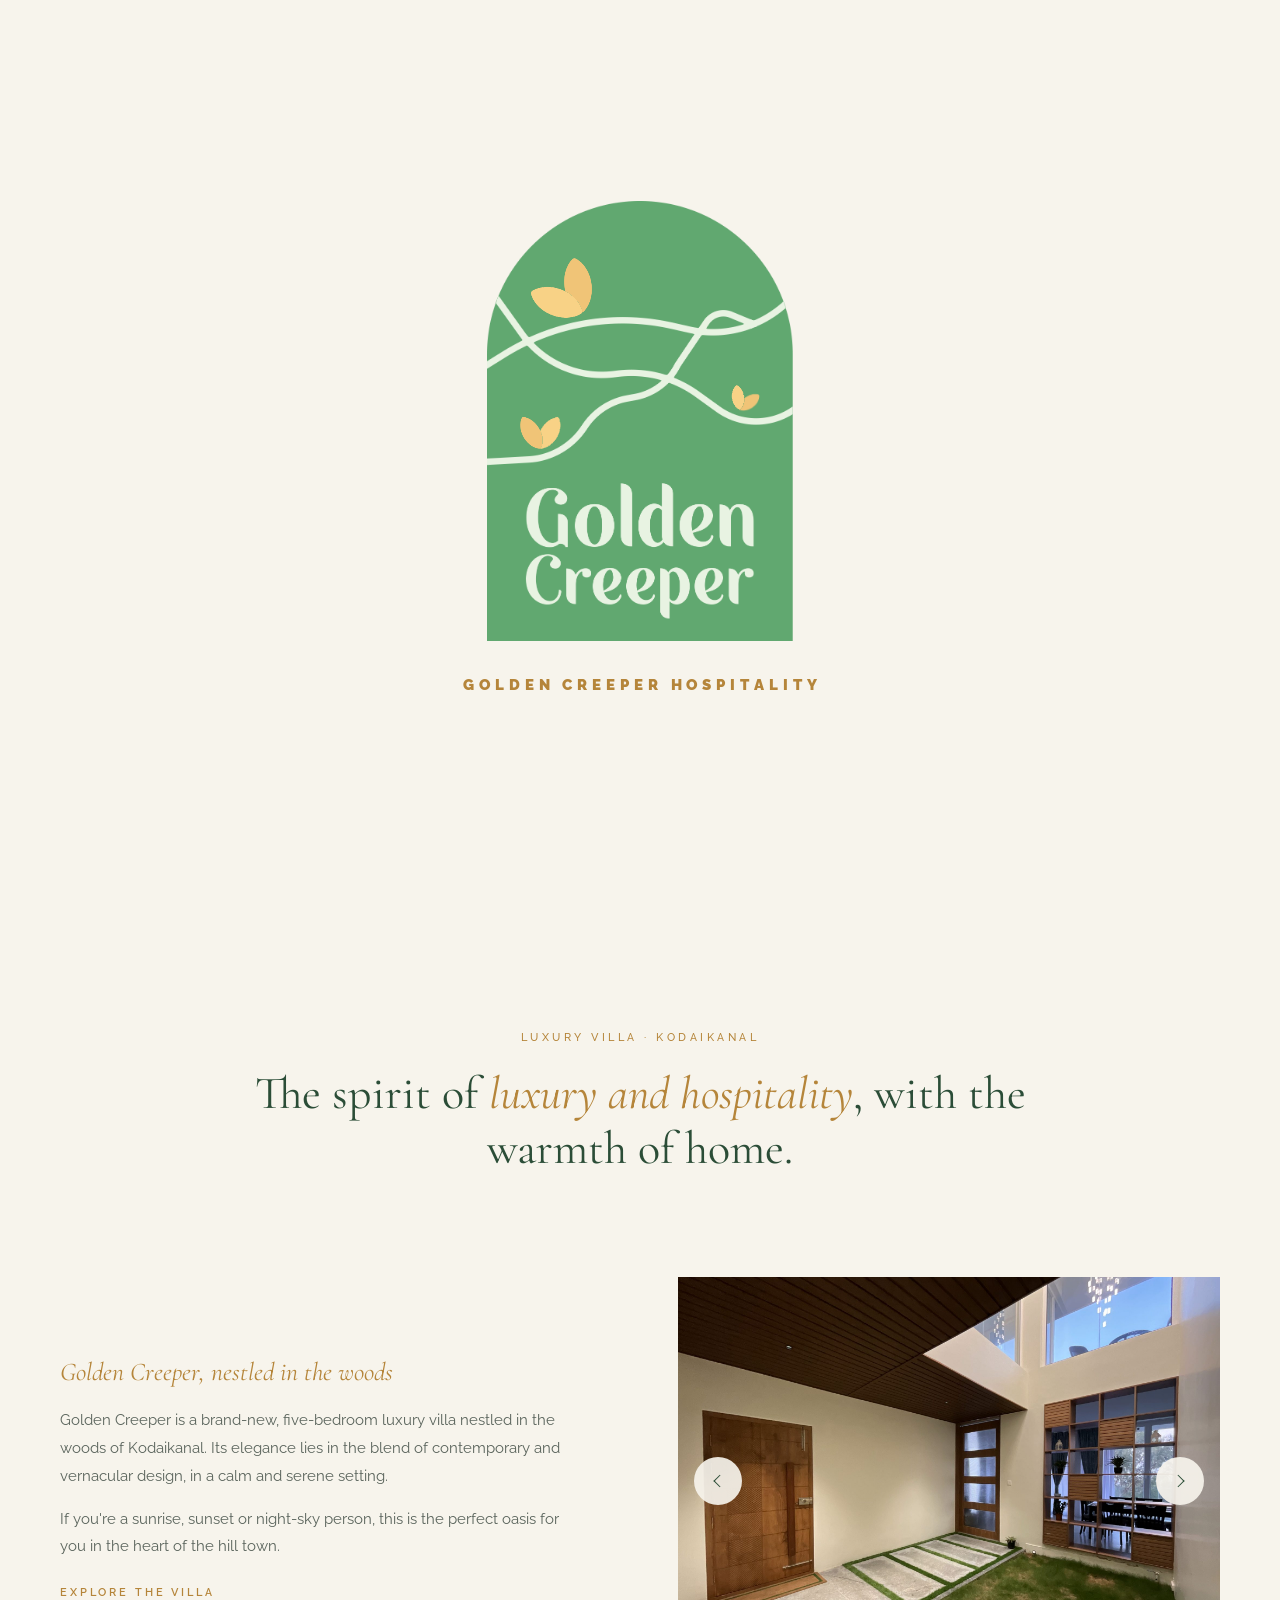
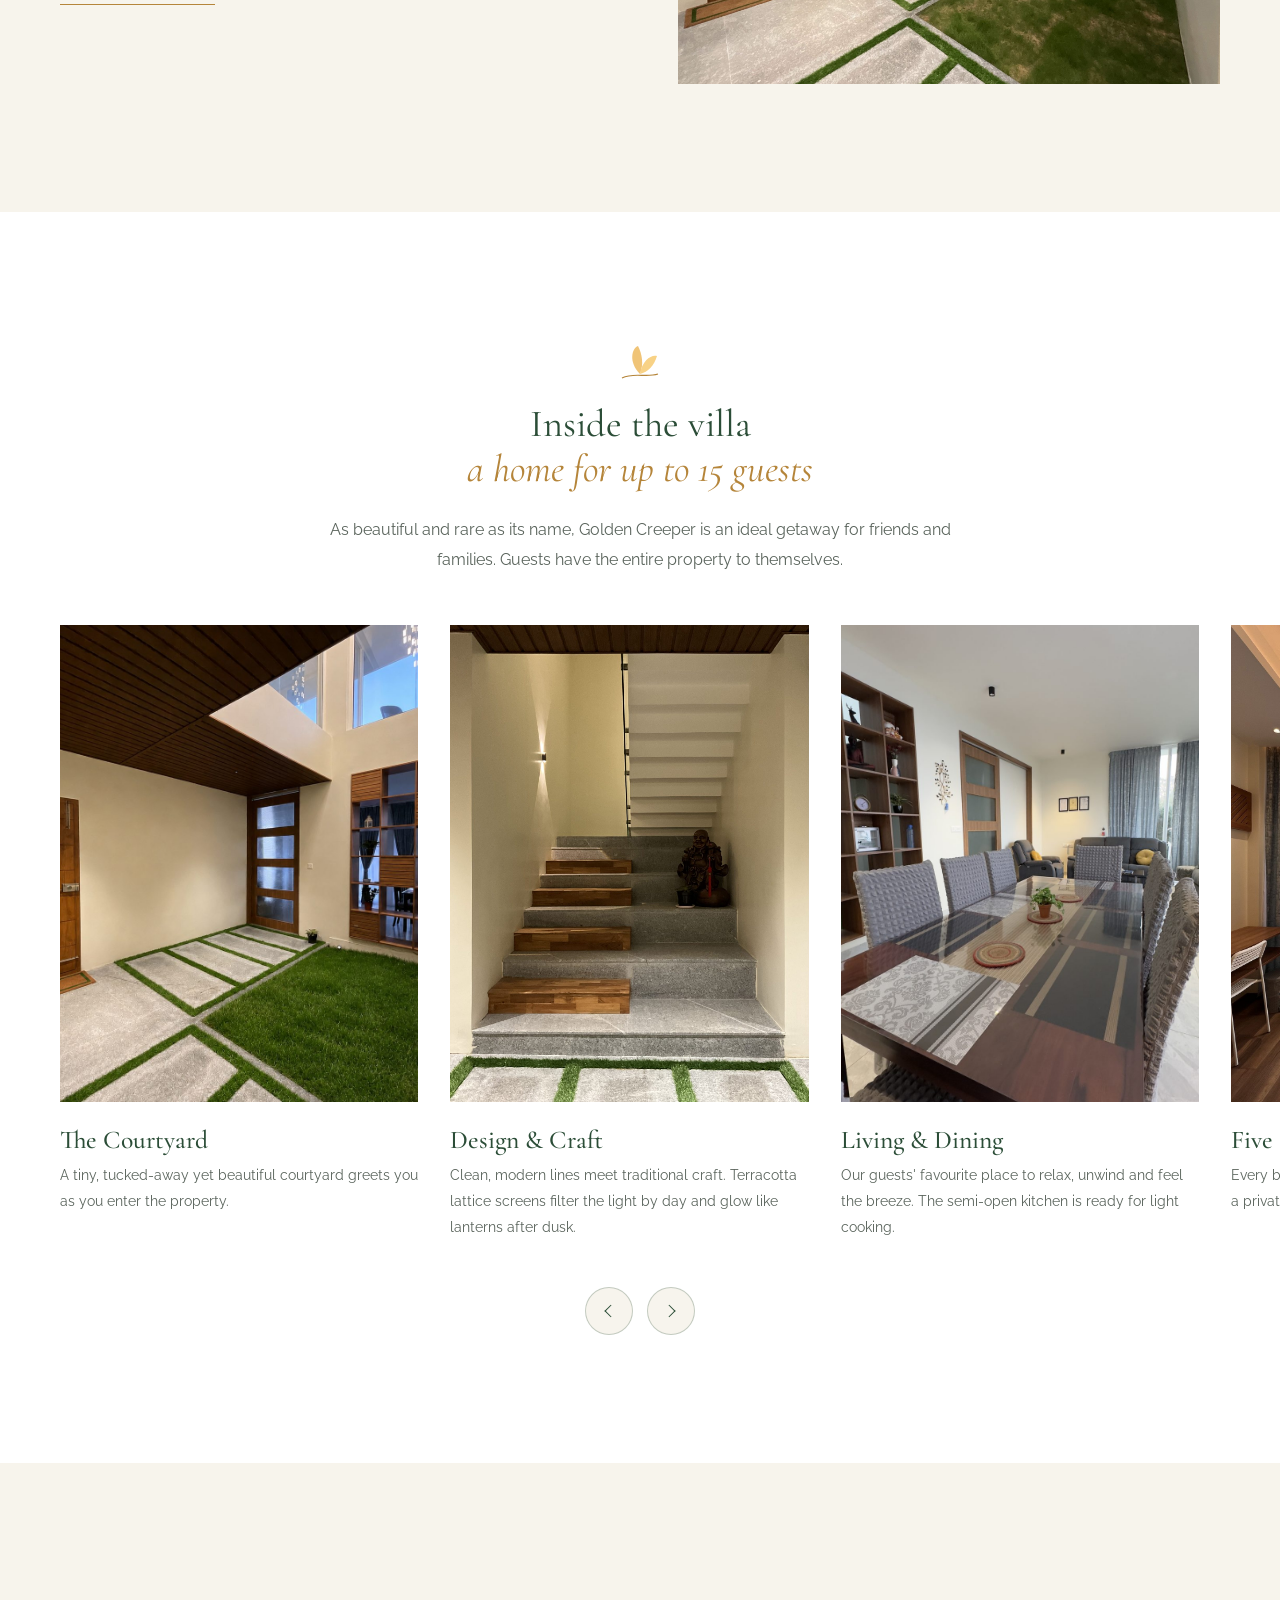
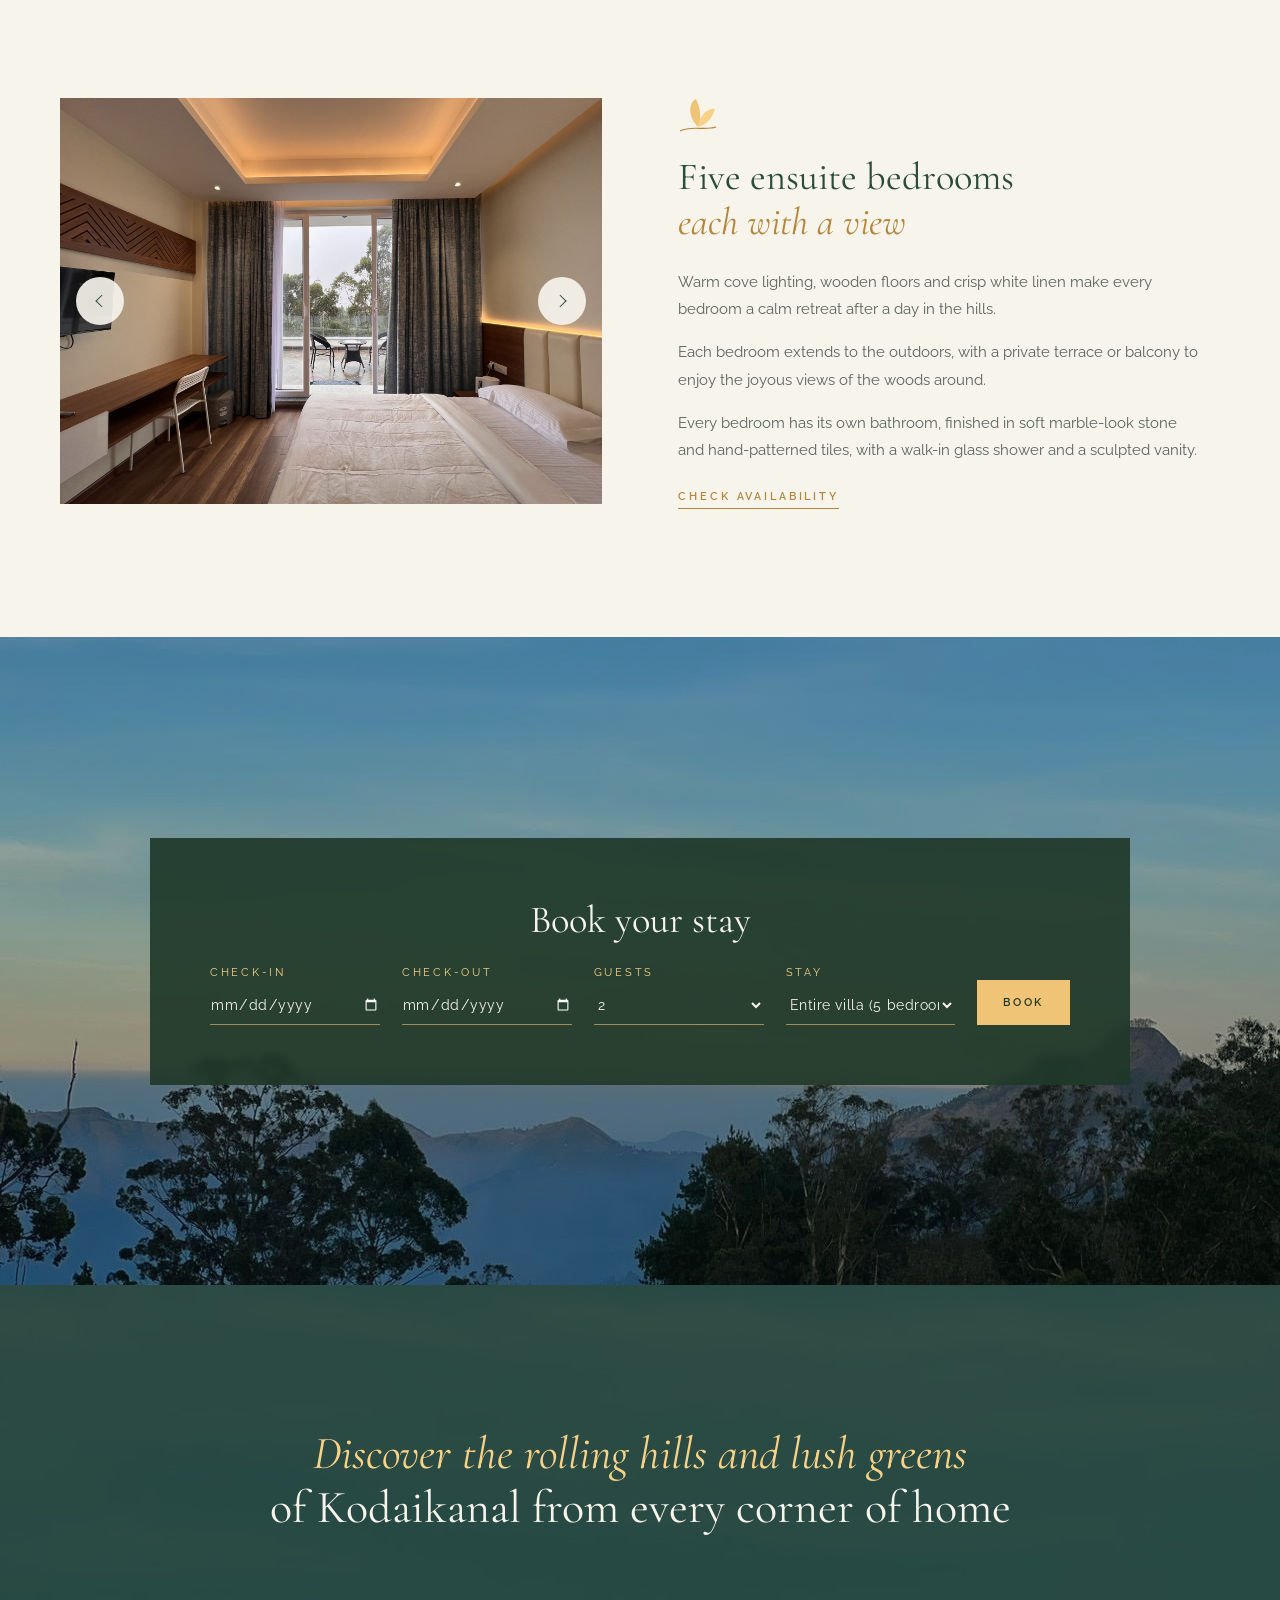
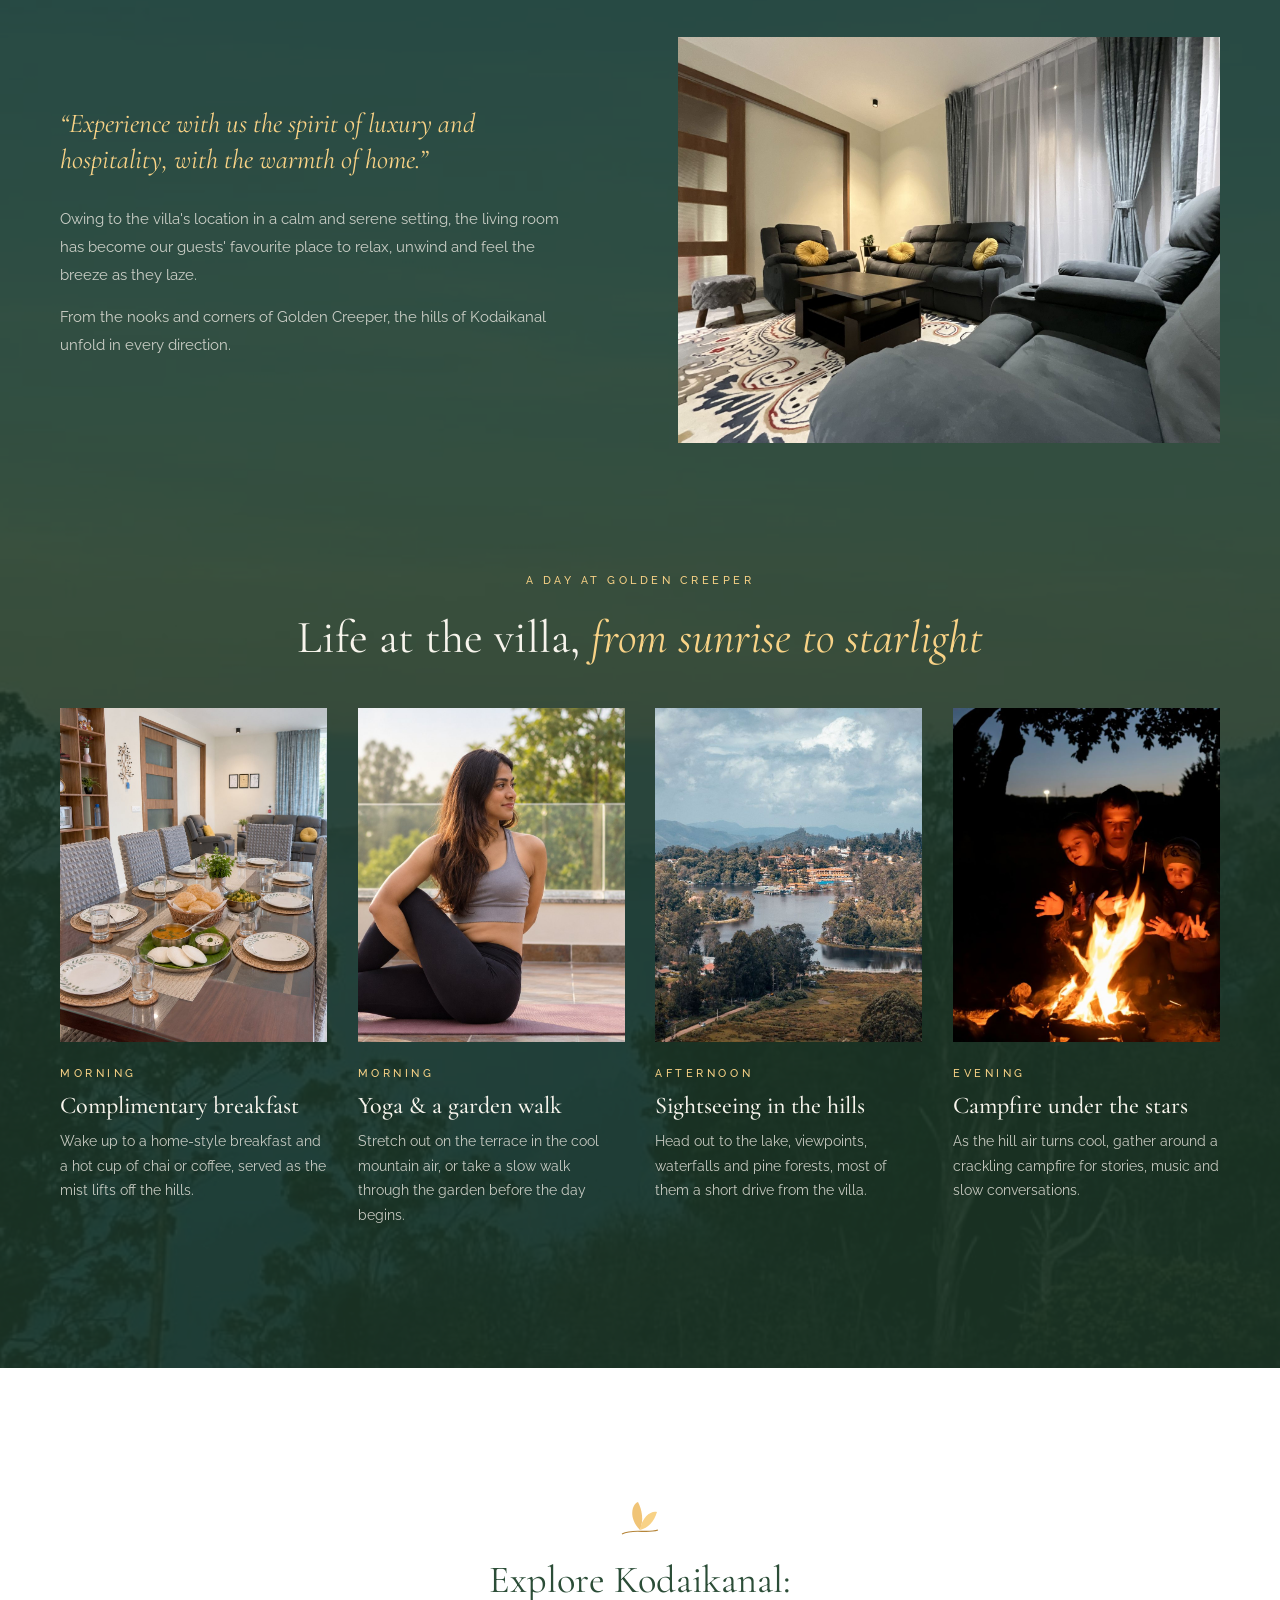
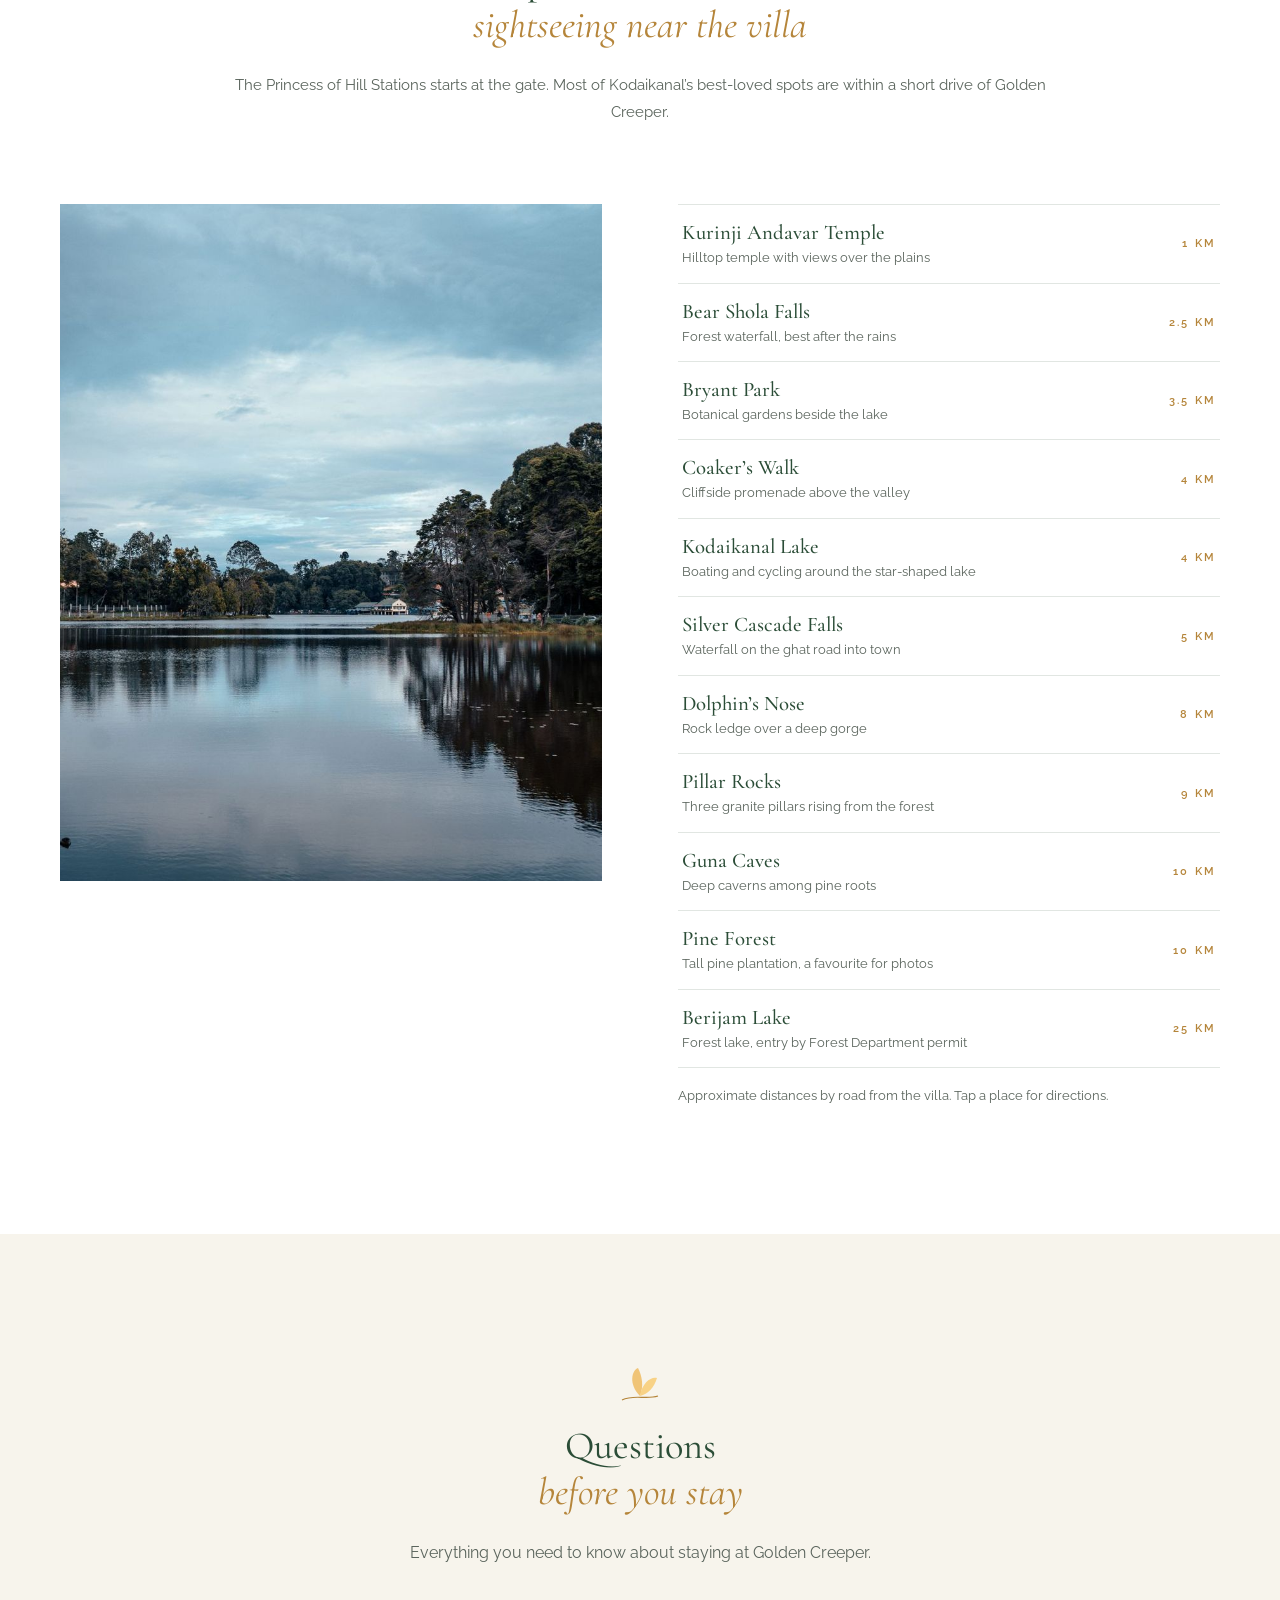
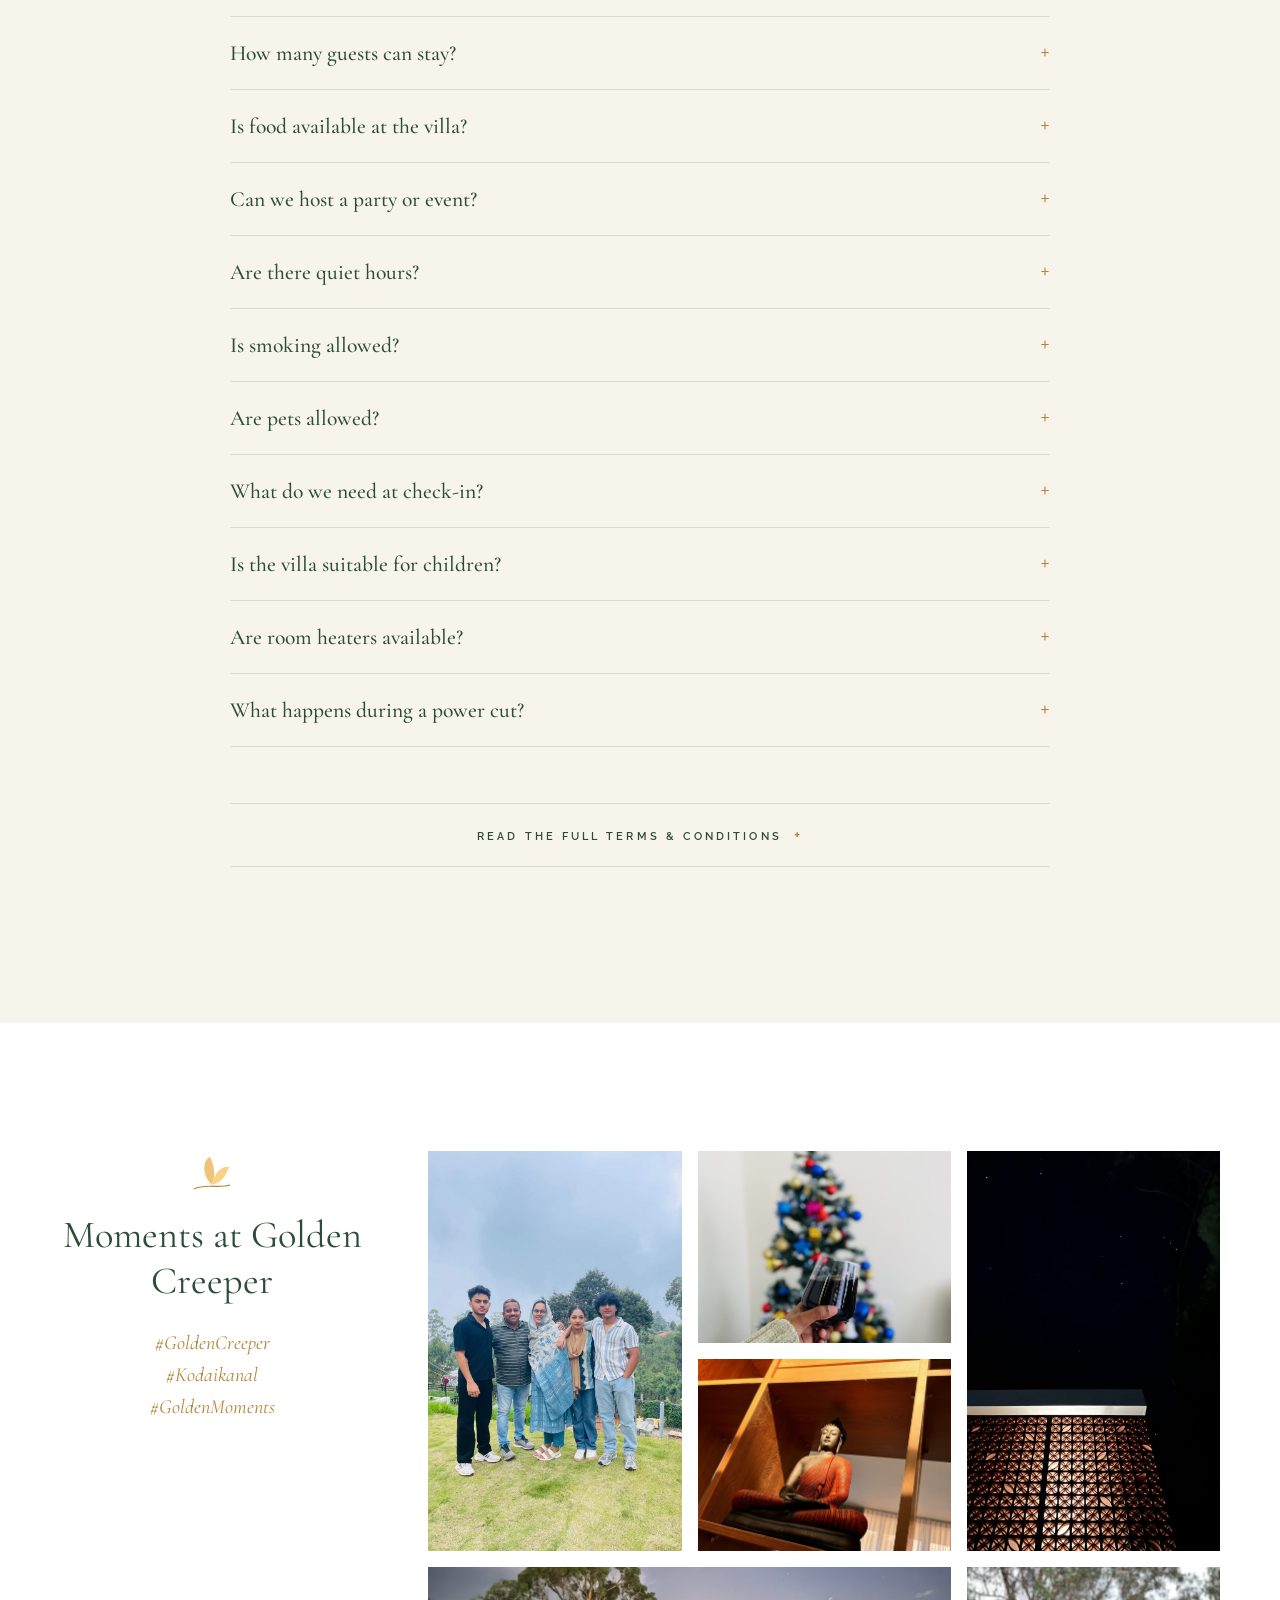
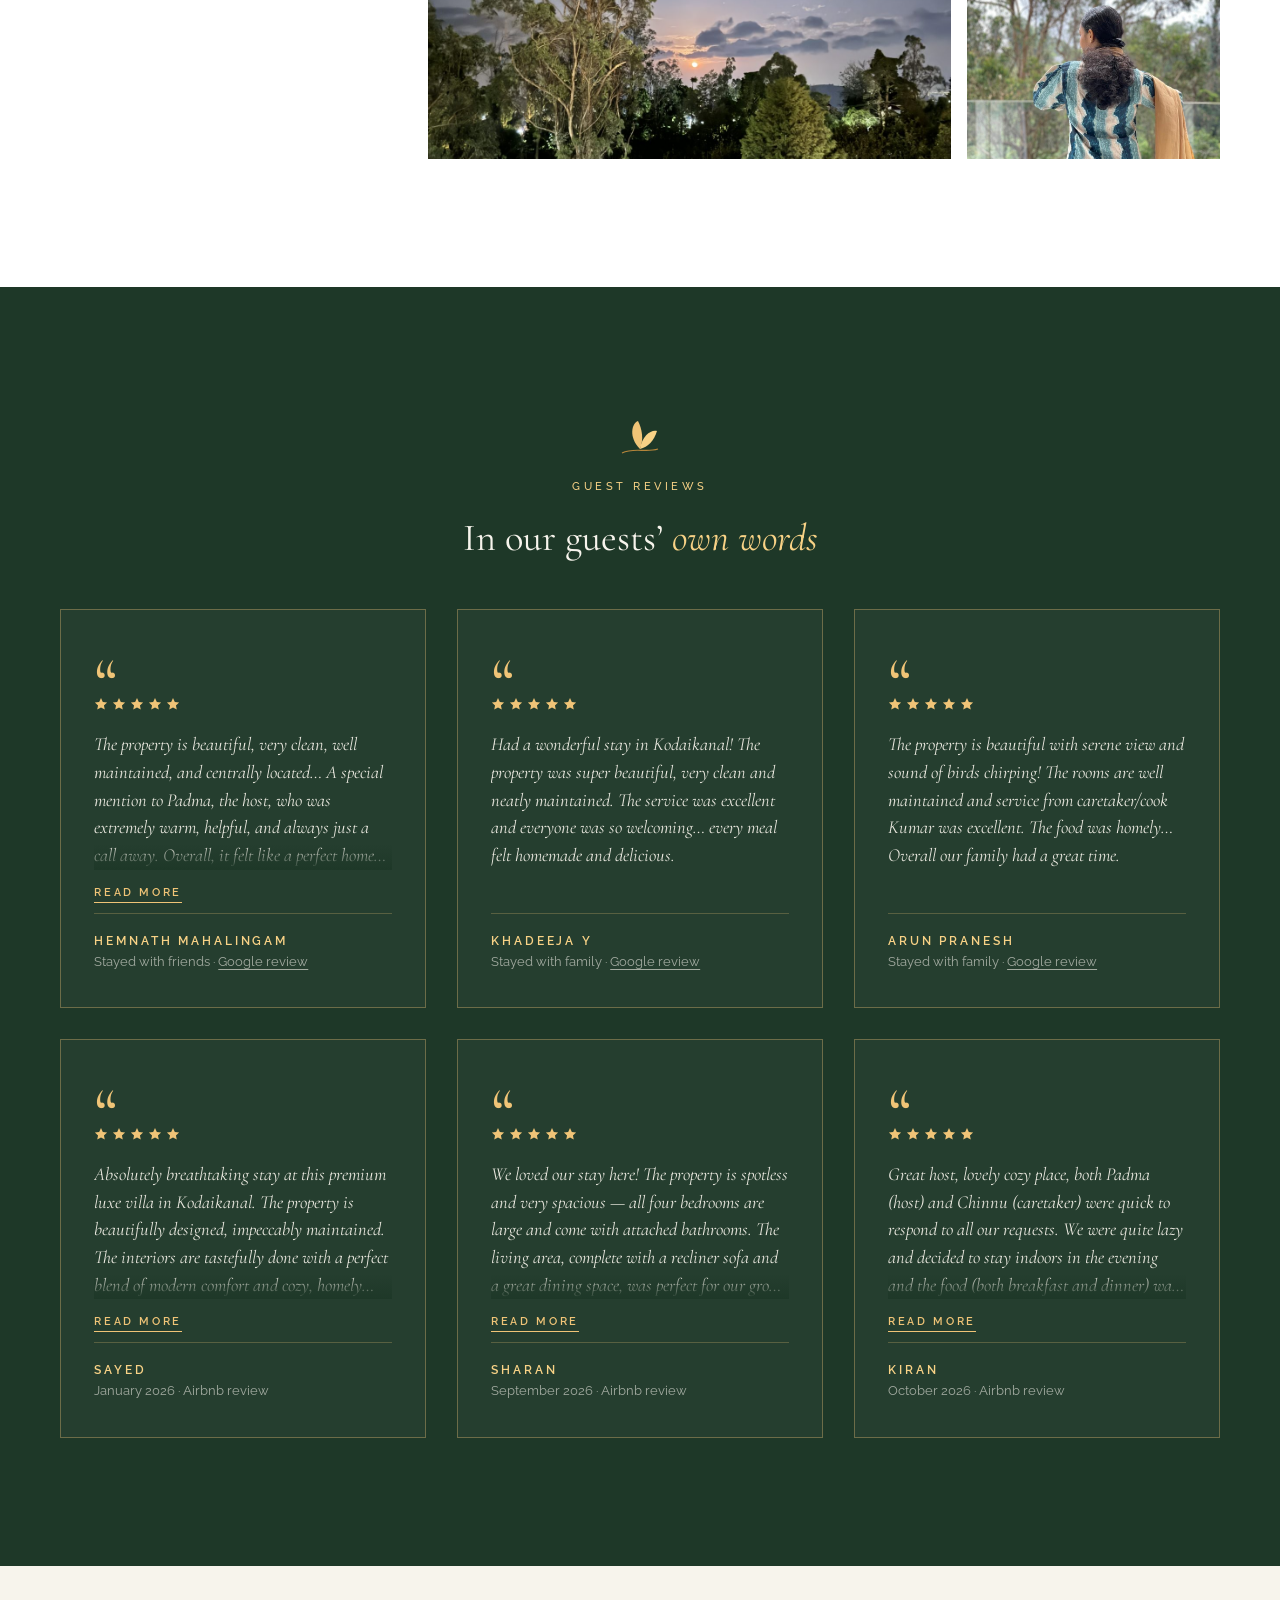
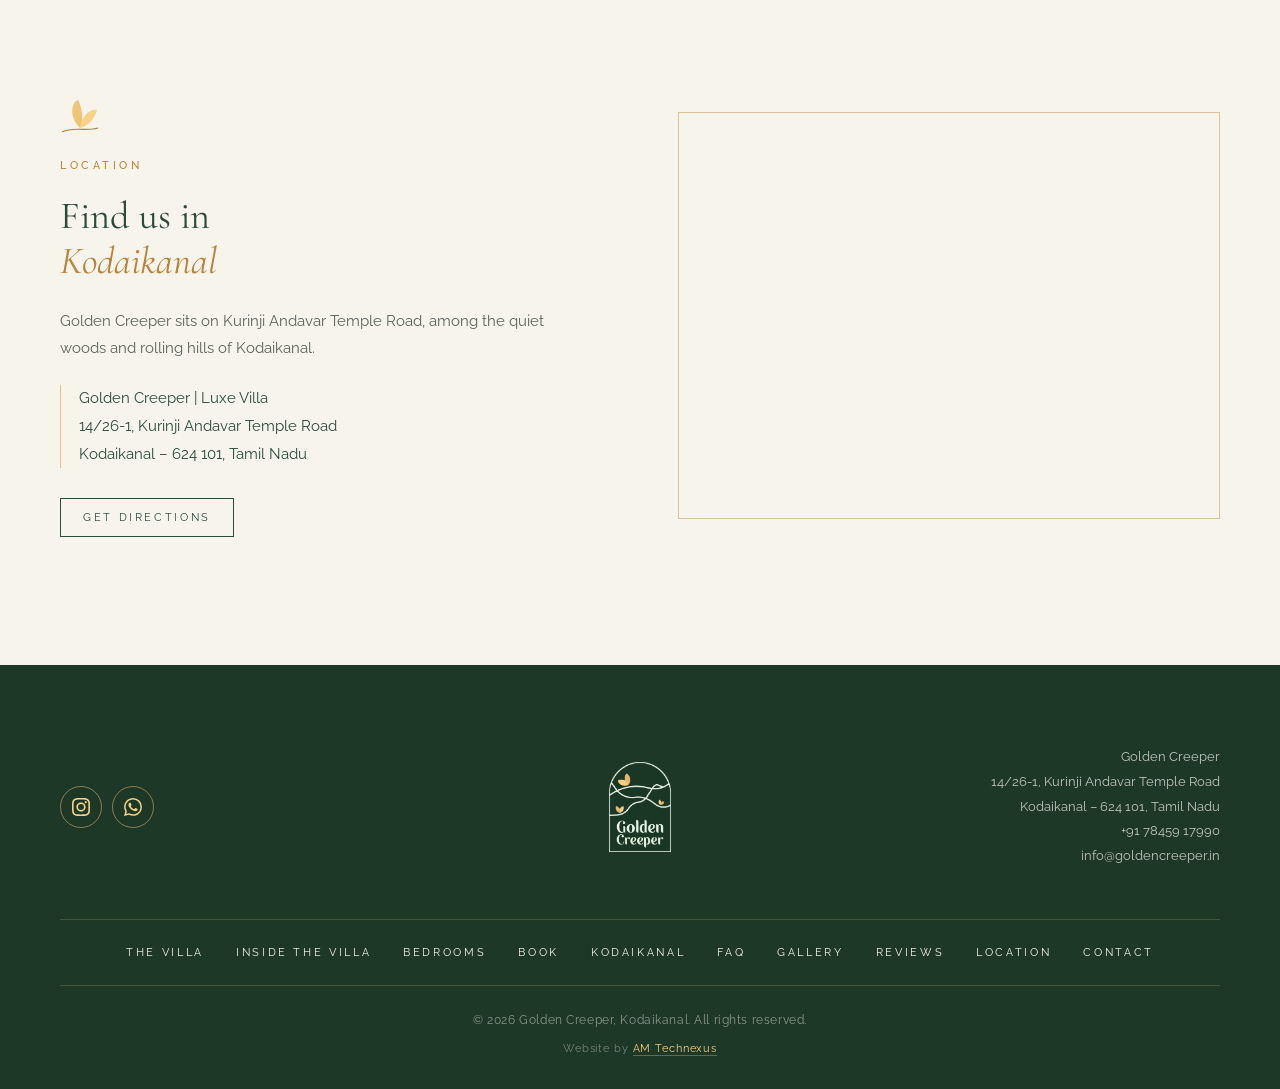
==== kodaikanal/index.html @ 905bf450 "Reviews: full Airbnb text with Read more/less toggle on all cards Generated with [Devin](https://dev" ====
<!doctype html>
<html lang="en">
<head>
  <meta charset="utf-8">
  <meta name="viewport" content="width=device-width, initial-scale=1">
  <title>Golden Creeper · Luxury Villa in Kodaikanal · Official Site</title>
  <meta name="description" content="Golden Creeper is a brand-new five-bedroom luxury villa nestled in the woods of Kodaikanal, for families and friends of up to 15 guests.">
  <link rel="icon" type="image/png" href="../img/logo.png">
  <link rel="preconnect" href="https://fonts.googleapis.com">
  <link rel="preconnect" href="https://fonts.gstatic.com" crossorigin>
  <link href="https://fonts.googleapis.com/css2?family=Cormorant+Garamond:ital,wght@0,400;0,500;0,600;1,400;1,500&family=Playfair+Display&family=Great+Vibes&family=Alex+Brush&family=Raleway:wght@300;400;500;600;900&display=swap" rel="stylesheet">
  <link rel="preload" as="image" href="img/cover.jpg">
  <link rel="stylesheet" href="../css/styles.css">
</head>
<body class="is-intro">

  <!-- ============ INTRO / LANDING SCREEN ============ -->
  <div class="intro" id="intro" aria-hidden="true">
    <div class="intro__bg"></div>
    <div class="intro__stage">
      <div class="intro__logo" id="introLogo">
        <div class="intro__logo-inner">
          <div class="intro__logo-color">
            <img src="../img/logo-base.png" alt="">
            <svg class="intro__creepers" viewBox="0 0 787 1131" aria-hidden="true">
              <defs>
                <filter id="gcSoft" x="-10%" y="-10%" width="120%" height="120%"><feGaussianBlur stdDeviation="7"/></filter>
                <mask id="gcGrow1" maskUnits="userSpaceOnUse" x="0" y="0" width="787" height="700"><path class="vine-grow" pathLength="1" style="--d:0.9s;--t:1.51s" d="M-8.8 441.4 L1.7 425.5 L4.6 420.6 L8.4 416.4 L13.0 412.9 L18.0 409.6 L23.1 406.4 L28.2 403.3 L33.3 400.2 L38.4 397.0 L43.4 393.8 L48.4 390.6 L53.5 387.5 L58.7 384.5 L63.8 381.5 L69.0 378.5 L74.2 375.6 L79.4 372.8 L84.7 370.0 L90.0 367.2 L95.2 364.5 L100.4 362.0 L105.7 359.9 L111.0 357.7 L116.3 355.3 L121.6 352.8 L127.0 350.4 L132.6 348.2 L138.1 346.0 L143.7 343.8 L149.2 341.7 L154.9 339.7 L160.6 337.8 L166.3 335.9 L172.0 334.0 L177.7 332.1 L183.4 330.2 L189.1 328.4 L194.8 326.7 L200.6 325.2 L206.3 323.7 L212.1 322.2 L217.8 320.8 L223.6 319.5 L229.4 318.2 L235.2 317.0 L241.0 315.8 L246.9 314.8 L252.7 313.8 L258.6 312.9 L264.4 312.1 L270.3 311.3 L276.2 310.5 L282.1 309.8 L287.9 309.1 L293.8 308.5 L299.8 308.0 L305.7 307.5 L311.6 307.0 L317.5 306.5 L323.5 306.2 L329.4 306.0 L335.4 306.0 L341.4 306.0 L347.4 306.0 L353.4 306.0 L359.4 306.0 L365.4 306.0 L371.4 306.2 L377.4 306.5 L383.3 306.9 L389.2 307.3 L395.1 307.8 L401.0 308.4 L406.9 309.1 L412.8 309.8 L418.7 310.4 L424.6 311.1 L430.5 311.9 L436.4 312.7 L442.2 313.4 L448.1 314.3 L453.9 315.4 L459.7 316.5 L465.5 317.7 L471.3 318.9 L477.1 320.1 L482.9 321.4 L488.7 322.7 L494.5 324.0 L500.3 325.3 L506.1 326.7 L511.9 328.0 L517.7 329.3 L523.5 330.5 L529.3 331.7 L535.1 332.7 L541.0 333.5 L546.9 334.0 L552.8 334.6 L558.7 335.3 L564.6 335.8 L570.6 336.0 L576.6 336.0 L582.6 336.0 L588.6 336.0 L594.6 335.9 L600.5 335.6 L606.4 335.2 L612.3 334.6 L618.2 333.8 L624.1 332.9 L629.9 331.8 L635.7 330.6 L641.5 329.3 L647.3 328.0 L653.0 326.5 L658.7 324.9 L664.0 322.8 L668.9 320.0 L673.7 317.2 L679.0 315.2 L684.7 313.9 L690.4 312.5 L696.0 310.6 L701.4 308.3 L706.7 305.5 L711.9 302.8 L717.1 299.9 L722.3 296.9 L727.5 293.9 L732.6 290.8 L737.5 287.4 L742.3 283.9 L747.1 280.3 L751.7 276.6 L755.8 272.5 L758.8 267.7 L761.0 262.3 L768.3 248.0"/></mask>
                <mask id="gcGrow2" maskUnits="userSpaceOnUse" x="0" y="0" width="787" height="700"><path class="vine-grow" pathLength="1" style="--d:1.0s;--t:1.64s" d="M26.4 228.2 L29.0 247.0 L30.1 252.8 L31.8 258.4 L34.3 263.7 L37.5 268.7 L40.8 273.7 L44.3 278.5 L47.9 283.3 L51.4 288.2 L54.8 293.1 L58.3 297.9 L61.9 302.7 L65.4 307.6 L68.8 312.6 L72.2 317.4 L75.8 322.2 L79.3 327.1 L82.7 332.0 L86.2 336.8 L89.8 341.6 L93.2 346.5 L96.5 351.5 L100.0 355.8 L104.2 359.3 L108.5 362.4 L112.1 366.3 L115.6 370.9 L119.4 375.4 L123.7 379.6 L128.1 383.6 L132.6 387.5 L137.3 391.2 L142.0 394.9 L146.9 398.4 L151.8 401.8 L156.8 405.2 L161.8 408.4 L166.9 411.5 L172.1 414.5 L177.3 417.3 L182.6 420.0 L188.0 422.6 L193.4 425.0 L198.9 427.3 L204.5 429.4 L210.1 431.4 L215.8 433.3 L221.5 435.1 L227.3 436.8 L233.0 438.4 L238.8 439.8 L244.6 441.0 L250.4 442.1 L256.2 443.1 L262.1 444.0 L268.0 444.7 L273.9 445.3 L279.8 445.7 L285.8 445.9 L291.8 446.0 L297.8 446.0 L303.8 445.9 L309.7 445.7 L315.6 445.2 L321.6 444.7 L327.5 444.1 L333.4 443.5 L339.3 442.9 L345.2 442.3 L351.1 441.8 L357.0 441.3 L363.0 441.1 L369.0 441.0 L375.0 441.0 L380.9 441.2 L386.9 441.5 L392.8 441.9 L398.7 442.5 L404.6 443.1 L410.5 443.9 L416.4 444.7 L422.2 445.6 L428.0 446.7 L433.8 448.0 L439.6 449.3 L445.3 450.9 L450.9 452.9 L456.3 454.9 L461.8 456.5 L467.3 457.8 L472.8 459.5 L478.1 461.7 L483.5 464.1 L489.0 466.5 L494.4 469.0 L499.7 471.6 L505.0 474.3 L510.3 477.1 L515.5 480.0 L520.6 483.0 L525.7 486.2 L530.7 489.5 L535.7 492.8 L540.5 496.3 L545.3 499.9 L550.2 503.4 L555.1 506.8 L560.0 510.2 L564.8 513.8 L569.7 517.3 L574.5 520.7 L579.4 524.2 L584.2 527.8 L589.1 531.3 L594.0 534.7 L599.0 538.0 L604.1 541.2 L609.2 544.2 L614.5 547.0 L619.8 549.6 L625.2 552.1 L630.7 554.4 L636.3 556.4 L642.0 558.3 L647.8 560.0 L653.5 561.4 L659.3 562.7 L665.1 563.7 L671.0 564.5 L677.0 564.9 L682.9 565.2 L688.8 565.5 L694.7 565.5 L700.7 565.3 L706.6 564.9 L712.5 564.5 L718.4 563.7 L724.2 562.5 L730.0 561.2 L735.8 559.9 L741.5 558.3 L747.2 556.5 L752.8 554.4 L758.3 552.1 L763.7 549.6 L769.0 546.8 L774.0 543.7 L778.3 539.9 L781.6 535.2 L784.3 530.0 L792.7 516.4"/></mask>
                <mask id="gcGrow3" maskUnits="userSpaceOnUse" x="0" y="0" width="787" height="700"><path class="vine-grow" pathLength="1" style="--d:1.15s;--t:1.54s" d="M-9.8 672.3 L8.8 669.1 L14.8 668.5 L20.7 668.1 L26.7 667.9 L32.6 667.6 L38.6 667.3 L44.5 666.9 L50.5 666.6 L56.4 666.3 L62.3 666.0 L68.3 665.6 L74.2 665.3 L80.2 665.0 L86.1 664.6 L92.1 664.3 L98.0 664.0 L104.0 663.7 L109.9 663.2 L115.8 662.7 L121.7 661.9 L127.5 661.0 L133.4 659.9 L139.2 658.7 L144.9 657.3 L150.7 655.7 L156.4 653.8 L162.0 651.8 L167.5 649.5 L172.9 647.1 L178.3 644.5 L183.5 641.7 L188.7 638.8 L193.8 635.7 L198.9 632.4 L203.8 629.1 L208.7 625.6 L213.3 621.8 L217.8 617.9 L222.2 613.8 L226.4 609.6 L230.6 605.2 L234.6 600.8 L238.5 596.3 L242.1 591.6 L245.7 586.9 L249.1 582.1 L252.5 577.2 L256.0 572.3 L259.6 567.5 L263.5 563.0 L267.5 558.6 L271.7 554.3 L276.0 550.1 L280.4 546.0 L284.9 542.1 L289.5 538.4 L294.3 534.8 L299.2 531.4 L304.3 528.3 L309.4 525.2 L314.6 522.3 L319.9 519.8 L325.4 517.4 L330.9 515.3 L336.5 513.3 L342.1 511.5 L347.8 509.8 L353.6 508.3 L359.4 507.0 L365.2 505.8 L371.0 504.7 L376.8 503.6 L382.6 502.4 L388.4 501.1 L394.2 499.8 L399.9 498.2 L405.6 496.3 L411.1 494.0 L416.5 491.5 L421.8 488.8 L427.1 486.1 L432.2 483.2 L437.3 480.0 L442.2 476.7 L446.9 473.1 L451.2 469.0 L454.9 464.6 L458.4 460.5 L462.7 457.6 L467.3 455.2 L471.2 451.7 L474.2 446.9 L477.0 441.8 L480.1 436.7 L483.3 431.6 L486.3 426.4 L489.5 421.4 L492.8 416.4 L496.1 411.4 L499.4 406.4 L502.8 401.4 L506.1 396.4 L509.4 391.4 L512.7 386.4 L516.1 381.4 L519.4 376.4 L522.7 371.4 L526.0 366.4 L529.4 361.4 L532.7 356.4 L535.8 351.4 L538.6 346.4 L541.8 341.9 L546.0 338.3 L550.4 334.8 L553.8 330.6 L556.1 325.5 L558.3 320.0 L561.1 314.8 L564.6 310.0 L568.6 305.6 L573.0 301.5 L577.6 297.7 L582.6 294.6 L588.0 292.2 L593.6 290.4 L599.4 289.1 L605.3 288.5 L611.2 288.7 L617.0 289.5 L622.8 290.8 L628.5 292.7 L634.0 294.8 L639.5 297.1 L645.0 299.4 L650.5 301.7 L656.0 304.0 L661.3 306.5 L666.3 309.5 L671.1 312.4 L676.1 314.2 L693.9 319.5 L693.9 319.5"/></mask>
                <mask id="gcGlow" maskUnits="userSpaceOnUse" x="0" y="0" width="787" height="700"><g filter="url(#gcSoft)"><path class="vine-glow" pathLength="1" style="--g:0.00s" d="M-8.8 441.4 L1.7 425.5 L4.6 420.6 L8.4 416.4 L13.0 412.9 L18.0 409.6 L23.1 406.4 L28.2 403.3 L33.3 400.2 L38.4 397.0 L43.4 393.8 L48.4 390.6 L53.5 387.5 L58.7 384.5 L63.8 381.5 L69.0 378.5 L74.2 375.6 L79.4 372.8 L84.7 370.0 L90.0 367.2 L95.2 364.5 L100.4 362.0 L105.7 359.9 L111.0 357.7 L116.3 355.3 L121.6 352.8 L127.0 350.4 L132.6 348.2 L138.1 346.0 L143.7 343.8 L149.2 341.7 L154.9 339.7 L160.6 337.8 L166.3 335.9 L172.0 334.0 L177.7 332.1 L183.4 330.2 L189.1 328.4 L194.8 326.7 L200.6 325.2 L206.3 323.7 L212.1 322.2 L217.8 320.8 L223.6 319.5 L229.4 318.2 L235.2 317.0 L241.0 315.8 L246.9 314.8 L252.7 313.8 L258.6 312.9 L264.4 312.1 L270.3 311.3 L276.2 310.5 L282.1 309.8 L287.9 309.1 L293.8 308.5 L299.8 308.0 L305.7 307.5 L311.6 307.0 L317.5 306.5 L323.5 306.2 L329.4 306.0 L335.4 306.0 L341.4 306.0 L347.4 306.0 L353.4 306.0 L359.4 306.0 L365.4 306.0 L371.4 306.2 L377.4 306.5 L383.3 306.9 L389.2 307.3 L395.1 307.8 L401.0 308.4 L406.9 309.1 L412.8 309.8 L418.7 310.4 L424.6 311.1 L430.5 311.9 L436.4 312.7 L442.2 313.4 L448.1 314.3 L453.9 315.4 L459.7 316.5 L465.5 317.7 L471.3 318.9 L477.1 320.1 L482.9 321.4 L488.7 322.7 L494.5 324.0 L500.3 325.3 L506.1 326.7 L511.9 328.0 L517.7 329.3 L523.5 330.5 L529.3 331.7 L535.1 332.7 L541.0 333.5 L546.9 334.0 L552.8 334.6 L558.7 335.3 L564.6 335.8 L570.6 336.0 L576.6 336.0 L582.6 336.0 L588.6 336.0 L594.6 335.9 L600.5 335.6 L606.4 335.2 L612.3 334.6 L618.2 333.8 L624.1 332.9 L629.9 331.8 L635.7 330.6 L641.5 329.3 L647.3 328.0 L653.0 326.5 L658.7 324.9 L664.0 322.8 L668.9 320.0 L673.7 317.2 L679.0 315.2 L684.7 313.9 L690.4 312.5 L696.0 310.6 L701.4 308.3 L706.7 305.5 L711.9 302.8 L717.1 299.9 L722.3 296.9 L727.5 293.9 L732.6 290.8 L737.5 287.4 L742.3 283.9 L747.1 280.3 L751.7 276.6 L755.8 272.5 L758.8 267.7 L761.0 262.3 L768.3 248.0"/><path class="vine-glow" pathLength="1" style="--g:0.12s" d="M26.4 228.2 L29.0 247.0 L30.1 252.8 L31.8 258.4 L34.3 263.7 L37.5 268.7 L40.8 273.7 L44.3 278.5 L47.9 283.3 L51.4 288.2 L54.8 293.1 L58.3 297.9 L61.9 302.7 L65.4 307.6 L68.8 312.6 L72.2 317.4 L75.8 322.2 L79.3 327.1 L82.7 332.0 L86.2 336.8 L89.8 341.6 L93.2 346.5 L96.5 351.5 L100.0 355.8 L104.2 359.3 L108.5 362.4 L112.1 366.3 L115.6 370.9 L119.4 375.4 L123.7 379.6 L128.1 383.6 L132.6 387.5 L137.3 391.2 L142.0 394.9 L146.9 398.4 L151.8 401.8 L156.8 405.2 L161.8 408.4 L166.9 411.5 L172.1 414.5 L177.3 417.3 L182.6 420.0 L188.0 422.6 L193.4 425.0 L198.9 427.3 L204.5 429.4 L210.1 431.4 L215.8 433.3 L221.5 435.1 L227.3 436.8 L233.0 438.4 L238.8 439.8 L244.6 441.0 L250.4 442.1 L256.2 443.1 L262.1 444.0 L268.0 444.7 L273.9 445.3 L279.8 445.7 L285.8 445.9 L291.8 446.0 L297.8 446.0 L303.8 445.9 L309.7 445.7 L315.6 445.2 L321.6 444.7 L327.5 444.1 L333.4 443.5 L339.3 442.9 L345.2 442.3 L351.1 441.8 L357.0 441.3 L363.0 441.1 L369.0 441.0 L375.0 441.0 L380.9 441.2 L386.9 441.5 L392.8 441.9 L398.7 442.5 L404.6 443.1 L410.5 443.9 L416.4 444.7 L422.2 445.6 L428.0 446.7 L433.8 448.0 L439.6 449.3 L445.3 450.9 L450.9 452.9 L456.3 454.9 L461.8 456.5 L467.3 457.8 L472.8 459.5 L478.1 461.7 L483.5 464.1 L489.0 466.5 L494.4 469.0 L499.7 471.6 L505.0 474.3 L510.3 477.1 L515.5 480.0 L520.6 483.0 L525.7 486.2 L530.7 489.5 L535.7 492.8 L540.5 496.3 L545.3 499.9 L550.2 503.4 L555.1 506.8 L560.0 510.2 L564.8 513.8 L569.7 517.3 L574.5 520.7 L579.4 524.2 L584.2 527.8 L589.1 531.3 L594.0 534.7 L599.0 538.0 L604.1 541.2 L609.2 544.2 L614.5 547.0 L619.8 549.6 L625.2 552.1 L630.7 554.4 L636.3 556.4 L642.0 558.3 L647.8 560.0 L653.5 561.4 L659.3 562.7 L665.1 563.7 L671.0 564.5 L677.0 564.9 L682.9 565.2 L688.8 565.5 L694.7 565.5 L700.7 565.3 L706.6 564.9 L712.5 564.5 L718.4 563.7 L724.2 562.5 L730.0 561.2 L735.8 559.9 L741.5 558.3 L747.2 556.5 L752.8 554.4 L758.3 552.1 L763.7 549.6 L769.0 546.8 L774.0 543.7 L778.3 539.9 L781.6 535.2 L784.3 530.0 L792.7 516.4"/><path class="vine-glow" pathLength="1" style="--g:0.24s" d="M-9.8 672.3 L8.8 669.1 L14.8 668.5 L20.7 668.1 L26.7 667.9 L32.6 667.6 L38.6 667.3 L44.5 666.9 L50.5 666.6 L56.4 666.3 L62.3 666.0 L68.3 665.6 L74.2 665.3 L80.2 665.0 L86.1 664.6 L92.1 664.3 L98.0 664.0 L104.0 663.7 L109.9 663.2 L115.8 662.7 L121.7 661.9 L127.5 661.0 L133.4 659.9 L139.2 658.7 L144.9 657.3 L150.7 655.7 L156.4 653.8 L162.0 651.8 L167.5 649.5 L172.9 647.1 L178.3 644.5 L183.5 641.7 L188.7 638.8 L193.8 635.7 L198.9 632.4 L203.8 629.1 L208.7 625.6 L213.3 621.8 L217.8 617.9 L222.2 613.8 L226.4 609.6 L230.6 605.2 L234.6 600.8 L238.5 596.3 L242.1 591.6 L245.7 586.9 L249.1 582.1 L252.5 577.2 L256.0 572.3 L259.6 567.5 L263.5 563.0 L267.5 558.6 L271.7 554.3 L276.0 550.1 L280.4 546.0 L284.9 542.1 L289.5 538.4 L294.3 534.8 L299.2 531.4 L304.3 528.3 L309.4 525.2 L314.6 522.3 L319.9 519.8 L325.4 517.4 L330.9 515.3 L336.5 513.3 L342.1 511.5 L347.8 509.8 L353.6 508.3 L359.4 507.0 L365.2 505.8 L371.0 504.7 L376.8 503.6 L382.6 502.4 L388.4 501.1 L394.2 499.8 L399.9 498.2 L405.6 496.3 L411.1 494.0 L416.5 491.5 L421.8 488.8 L427.1 486.1 L432.2 483.2 L437.3 480.0 L442.2 476.7 L446.9 473.1 L451.2 469.0 L454.9 464.6 L458.4 460.5 L462.7 457.6 L467.3 455.2 L471.2 451.7 L474.2 446.9 L477.0 441.8 L480.1 436.7 L483.3 431.6 L486.3 426.4 L489.5 421.4 L492.8 416.4 L496.1 411.4 L499.4 406.4 L502.8 401.4 L506.1 396.4 L509.4 391.4 L512.7 386.4 L516.1 381.4 L519.4 376.4 L522.7 371.4 L526.0 366.4 L529.4 361.4 L532.7 356.4 L535.8 351.4 L538.6 346.4 L541.8 341.9 L546.0 338.3 L550.4 334.8 L553.8 330.6 L556.1 325.5 L558.3 320.0 L561.1 314.8 L564.6 310.0 L568.6 305.6 L573.0 301.5 L577.6 297.7 L582.6 294.6 L588.0 292.2 L593.6 290.4 L599.4 289.1 L605.3 288.5 L611.2 288.7 L617.0 289.5 L622.8 290.8 L628.5 292.7 L634.0 294.8 L639.5 297.1 L645.0 299.4 L650.5 301.7 L656.0 304.0 L661.3 306.5 L666.3 309.5 L671.1 312.4 L676.1 314.2 L693.9 319.5 L693.9 319.5"/></g></mask>
              </defs>
              <image href="../img/logo-creeper-1.png" width="787" height="700" mask="url(#gcGrow1)"/>
              <image href="../img/logo-creeper-2.png" width="787" height="700" mask="url(#gcGrow2)"/>
              <image href="../img/logo-creeper-3.png" width="787" height="700" mask="url(#gcGrow3)"/>
              <image class="vine-shine" href="../img/logo-creepers-glow.png" width="787" height="700" mask="url(#gcGlow)"/>
              <image class="leaf" href="../img/logo-leaf-1a.png" x="112" y="146" width="159" height="155" style="--d:1.25s;--r:-35deg;transform-origin:201.8px 299px"/>
              <image class="leaf" href="../img/logo-leaf-1b.png" x="112" y="219" width="134" height="82" style="--d:1.39s;--r:35deg;transform-origin:201.8px 299px"/>
              <image class="leaf" href="../img/logo-leaf-2a.png" x="628" y="473" width="73" height="67" style="--d:2.26s;--r:-35deg;transform-origin:659.0px 538px"/>
              <image class="leaf" href="../img/logo-leaf-2b.png" x="628" y="472" width="34" height="66" style="--d:2.40s;--r:35deg;transform-origin:659.0px 538px"/>
              <image class="leaf" href="../img/logo-leaf-3a.png" x="84" y="554" width="106" height="84" style="--d:1.32s;--r:35deg;transform-origin:136.0px 636px"/>
              <image class="leaf" href="../img/logo-leaf-3b.png" x="136" y="554" width="54" height="84" style="--d:1.46s;--r:-35deg;transform-origin:136.0px 636px"/>
            </svg>
          </div>
          <img class="intro__logo-outline" src="../img/logo-outline.png" alt="">
          <span class="intro__logo-shine"></span>
        </div>
      </div>
      <p class="intro__tagline" aria-label="Golden Creeper Hospitality"><span class="intro__letters" aria-hidden="true"><span style="--i:0">G</span><span style="--i:1">o</span><span style="--i:2">l</span><span style="--i:3">d</span><span style="--i:4">e</span><span style="--i:5">n</span><span class="sp" style="--i:6"></span><span style="--i:7">C</span><span style="--i:8">r</span><span style="--i:9">e</span><span style="--i:10">e</span><span style="--i:11">p</span><span style="--i:12">e</span><span style="--i:13">r</span><span class="sp" style="--i:14"></span><span style="--i:15">H</span><span style="--i:16">o</span><span style="--i:17">s</span><span style="--i:18">p</span><span style="--i:19">i</span><span style="--i:20">t</span><span style="--i:21">a</span><span style="--i:22">l</span><span style="--i:23">i</span><span style="--i:24">t</span><span style="--i:25">y</span></span></p>
    </div>
  </div>

  <!-- ============ HEADER ============ -->
  <header class="header" id="header">
    <button class="header__menu" id="menuBtn" type="button" aria-label="Open menu" aria-expanded="false">
      <span class="burger"><i></i><i></i><i></i></span><span class="header__label">Menu</span>
    </button>
    <a class="header__brand" href="#top" aria-label="Golden Creeper home">
      <img class="header__wordmark header__wordmark--light" src="../img/wordmark.png" alt="Golden Creeper">
      <img class="header__wordmark header__wordmark--dark" src="../img/wordmark-green.png" alt="">
    </a>
    <nav class="header__right">
      <a href="#faq" class="header__link hide-sm">FAQ</a>
      <a href="#book" class="btn btn--line">Book</a>
    </nav>
  </header>

  <!-- ============ FULL-SCREEN MENU ============ -->
  <div class="menu" id="menu">
    <div class="menu__inner">
      <ul class="menu__list">
        <li><a href="#discover">The Villa</a></li>
        <li><a href="#spaces">Inside the Villa</a></li>
        <li><a href="#bedrooms">Bedrooms</a></li>
        <li><a href="#book">Book Your Stay</a></li>
        <li><a href="#experiences">Kodaikanal</a></li>
        <li><a href="#faq">FAQ</a></li>
        <li><a href="#gallery">Gallery</a></li>
        <li><a href="#reviews">Reviews</a></li>
        <li><a href="#location">Location</a></li>
        <li><a href="#contact">Contact</a></li>
      </ul>
      <div class="menu__media"><img src="img/terrace.jpg" alt=""></div>
    </div>
  </div>

  <main id="top">
    <!-- ============ HERO ============ -->
    <section class="hero">
      <div class="hero__media"><img src="img/cover.jpg" alt="Golden Creeper villa lit up at dusk in the woods of Kodaikanal"></div>
      <div class="hero__shade"></div>
      <div class="hero__content">
        <img class="hero__mark" id="heroMark" src="../img/logo-outline.png" alt="Golden Creeper">
        <h1 class="hero__title"><em>Welcome</em> home<br><span class="nowrap">to the hills of Kodaikanal</span></h1>
      </div>
      <aside class="hero__card" id="offers">
        <button class="hero__card-close" type="button" aria-label="Close">&times;</button>
        <p class="kicker">Private luxury villa</p>
        <h3>The whole villa, just for you</h3>
        <p>Five ensuite bedrooms, a courtyard, living and dining spaces and private terraces for up to 15 guests, in the woods of Kodaikanal.</p>
        <a href="#book" class="link">Check availability</a>
      </aside>
      <a href="#discover" class="hero__scroll" aria-label="Scroll down"><span></span></a>
    </section>

    <!-- ============ INTRO TEXT ============ -->
    <section class="section section--ivory" id="discover">
      <div class="container narrow center">
        <p class="kicker reveal">Luxury villa · Kodaikanal</p>
        <h2 class="display reveal">The spirit of <em>luxury and hospitality</em>, with the warmth of home.</h2>
      </div>
      <div class="container split split--text-left">
        <div class="split__text reveal">
          <h3 class="subhead"><em>Golden Creeper, nestled in the woods</em></h3>
          <p>Golden Creeper is a brand-new, five-bedroom luxury villa nestled in the woods of Kodaikanal. Its elegance lies in the blend of contemporary and vernacular design, in a calm and serene setting.</p>
          <p>If you're a sunrise, sunset or night-sky person, this is the perfect oasis for you in the heart of the hill town.</p>
          <a href="#spaces" class="link">Explore the villa</a>
        </div>
        <div class="split__media reveal">
          <div class="slider" data-slider>
            <div class="slider__track">
              <div class="slide"><img src="img/courtyard.jpg" alt="The tucked-away entrance courtyard"></div>
              <div class="slide"><img src="img/valley.jpg" alt="Misty valley and hills of Kodaikanal at dawn"></div>
              <div class="slide"><img src="img/terrace.jpg" alt="Open terrace overlooking the eucalyptus woods at sunset"></div>
              <div class="slide"><img src="img/garden-terrace.jpg" alt="Terraced lawns and stone walls beside the villa"></div>
              <div class="slide"><img src="img/lattice-flowers.jpg" alt="Terracotta lattice facade in golden evening light, framed by wildflowers"></div>
              <div class="slide"><img src="img/garden.jpg" alt="The lawn and garden steps inside the gate"></div>
              <div class="slide"><img src="img/cover.jpg" alt="The villa lit up at dusk in the woods"></div>
            </div>
            <button class="slider__btn slider__btn--prev" aria-label="Previous"></button>
            <button class="slider__btn slider__btn--next" aria-label="Next"></button>
          </div>
        </div>
      </div>
    </section>

    <!-- ============ SPACES ============ -->
    <section class="section section--white" id="spaces">
      <div class="container center narrow">
        <span class="ornament reveal"></span>
        <h2 class="title reveal">Inside the villa<br><em>a home for up to 15 guests</em></h2>
        <p class="lead reveal">As beautiful and rare as its name, Golden Creeper is an ideal getaway for friends and families. Guests have the entire property to themselves.</p>
      </div>
      <div class="rooms" data-slider>
        <div class="slider__track rooms__track">
          <article class="room"><div class="room__img"><img src="img/foyer.jpg" alt="Entrance courtyard with lawn, stone pathway and teak front door"></div><h3>The Courtyard</h3><p>A tiny, tucked-away yet beautiful courtyard greets you as you enter the property.</p></article>
          <article class="room"><div class="room__img"><img src="img/stairs.jpg" alt="Stone and teak staircase rising from the courtyard"></div><h3>Design &amp; Craft</h3><p>Clean, modern lines meet traditional craft. Terracotta lattice screens filter the light by day and glow like lanterns after dusk.</p></article>
          <article class="room"><div class="room__img"><img src="img/dining.jpg" alt="Long dining table beside the living room"></div><h3>Living &amp; Dining</h3><p>Our guests' favourite place to relax, unwind and feel the breeze. The semi-open kitchen is ready for light cooking.</p></article>
          <article class="room"><div class="room__img"><img src="img/bedroom-2.jpg" alt="Bedroom opening onto a private terrace among eucalyptus trees"></div><h3>Five Ensuite Bedrooms</h3><p>Every bedroom has its own bathroom and opens onto a private terrace or balcony.</p></article>
          <article class="room"><div class="room__img"><img src="img/terrace.jpg" alt="Terrace with glass railings overlooking the woods"></div><h3>Terraces &amp; Balconies</h3><p>Step outside to take in the joyous views of the woods and the hills all around.</p></article>
          <article class="room"><div class="room__img"><img src="img/carport.jpg" alt="Covered carport inside the villa gate"></div><h3>Covered Parking</h3><p>A covered carport inside the gate, so you can drive right up to the front door.</p></article>
        </div>
        <div class="rooms__nav">
          <button class="slider__btn slider__btn--prev" aria-label="Previous"></button>
          <button class="slider__btn slider__btn--next" aria-label="Next"></button>
        </div>
      </div>
    </section>

    <!-- ============ BEDROOMS & BATHS ============ -->
    <section class="section section--ivory" id="bedrooms">
      <div class="container split">
        <div class="split__media reveal">
          <div class="slider" data-slider>
            <div class="slider__track">
              <div class="slide"><img src="img/bedroom-2.jpg" alt="Bedroom with sliding doors onto a private terrace"></div>
              <div class="slide"><img src="img/bedroom-1.jpg" alt="Bedroom with a backlit wooden ceiling disc and window seat"></div>
              <div class="slide"><img src="img/bedroom-3.jpg" alt="Bedroom with tall windows and a dressing area"></div>
              <div class="slide"><img src="img/balcony.jpg" alt="Private balcony with seating"></div>
              <div class="slide"><img src="img/bath-1.jpg" alt="Bathroom with walk-in glass shower and round mirror"></div>
              <div class="slide"><img src="img/bath-2.jpg" alt="Shower with lit niche of patterned tiles"></div>
              <div class="slide"><img src="img/bath-3.jpg" alt="Bathroom with vessel basin and warm cove lighting"></div>
              <div class="slide"><img src="img/bath-4.jpg" alt="Bathroom with patterned tile feature wall"></div>
            </div>
            <button class="slider__btn slider__btn--prev" aria-label="Previous"></button>
            <button class="slider__btn slider__btn--next" aria-label="Next"></button>
          </div>
        </div>
        <div class="split__text reveal">
          <span class="ornament"></span>
          <h2 class="title">Five ensuite bedrooms<br><em>each with a view</em></h2>
          <p>Warm cove lighting, wooden floors and crisp white linen make every bedroom a calm retreat after a day in the hills.</p>
          <p>Each bedroom extends to the outdoors, with a private terrace or balcony to enjoy the joyous views of the woods around.</p>
          <p>Every bedroom has its own bathroom, finished in soft marble-look stone and hand-patterned tiles, with a walk-in glass shower and a sculpted vanity.</p>
          <a href="#book" class="link">Check availability</a>
        </div>
      </div>
    </section>

    <!-- ============ BOOK BAND ============ -->
    <section class="book" id="book">
      <div class="book__media"><img src="img/valley.jpg" alt=""></div>
      <div class="book__panel reveal">
        <h2 class="title title--light">Book your stay</h2>
        <form class="book__form" id="bookForm">
          <label>Check-in<input type="date" name="checkin" required></label>
          <label>Check-out<input type="date" name="checkout" required></label>
          <label>Guests<select name="guests">
            <option>1</option><option selected>2</option><option>3</option><option>4</option><option>5</option><option>6</option>
            <option>7</option><option>8</option><option>9</option><option>10</option><option>11</option><option>12</option><option>13</option><option>14</option><option>15</option>
          </select></label>
          <label>Stay<select name="stay">
            <option>Entire villa (5 bedrooms)</option><option>1 bedroom</option><option>2 bedrooms</option><option>3 bedrooms</option><option>4 bedrooms</option>
          </select></label>
          <button class="btn btn--gold" type="submit">Book</button>
        </form>
      </div>
    </section>

    <!-- ============ DARK FEATURE ============ -->
    <section class="feature">
      <div class="feature__bg"><img src="img/valley.jpg" alt=""></div>
      <div class="container feature__head center">
        <h2 class="display display--light reveal"><em>Discover the rolling hills and lush greens</em><br>of Kodaikanal from every corner of home</h2>
      </div>
      <div class="container split feature__body">
        <div class="split__text reveal">
          <blockquote>“Experience with us the spirit of luxury and hospitality, with the warmth of home.”</blockquote>
          <p>Owing to the villa's location in a calm and serene setting, the living room has become our guests' favourite place to relax, unwind and feel the breeze as they laze.</p>
          <p>From the nooks and corners of Golden Creeper, the hills of Kodaikanal unfold in every direction.</p>
        </div>
        <div class="split__media reveal"><img src="img/living-2.jpg" alt="The living room, our guests' favourite place to unwind"></div>
      </div>
      <div class="container day">
        <div class="day__head center reveal">
          <p class="kicker">A day at Golden Creeper</p>
          <h3 class="display display--light">Life at the villa, <em>from sunrise to starlight</em></h3>
        </div>
        <div class="day__grid">
          <article class="day__item reveal">
            <div class="day__img"><img src="img/life-breakfast.jpg" alt="South Indian breakfast of idli, sambar, poori and potato masala on the villa dining table" loading="lazy"></div>
            <p class="kicker">Morning</p>
            <h4>Complimentary breakfast</h4>
            <p>Wake up to a home-style breakfast and a hot cup of chai or coffee, served as the mist lifts off the hills.</p>
          </article>
          <article class="day__item reveal">
            <div class="day__img"><img src="img/life-yoga.jpg" alt="Morning yoga on a sunlit terrace among the trees" loading="lazy"></div>
            <p class="kicker">Morning</p>
            <h4>Yoga &amp; a garden walk</h4>
            <p>Stretch out on the terrace in the cool mountain air, or take a slow walk through the garden before the day begins.</p>
          </article>
          <article class="day__item reveal">
            <div class="day__img"><img src="img/life-sightseeing.jpg" alt="Kodaikanal Lake and the town among the hills" loading="lazy"></div>
            <p class="kicker">Afternoon</p>
            <h4>Sightseeing in the hills</h4>
            <p>Head out to the lake, viewpoints, waterfalls and pine forests, most of them a short drive from the villa.</p>
          </article>
          <article class="day__item reveal">
            <div class="day__img"><img src="img/life-campfire.jpg" alt="A family gathered around a campfire at night" loading="lazy"></div>
            <p class="kicker">Evening</p>
            <h4>Campfire under the stars</h4>
            <p>As the hill air turns cool, gather around a crackling campfire for stories, music and slow conversations.</p>
          </article>
        </div>
      </div>
    </section>

    <!-- ============ EXPERIENCES ============ -->
    <section class="section section--white" id="experiences">
      <div class="container center narrow">
        <span class="ornament reveal"></span>
        <h2 class="title reveal">Explore Kodaikanal:<br><em>sightseeing near the villa</em></h2>
        <p class="reveal">The Princess of Hill Stations starts at the gate. Most of Kodaikanal&rsquo;s best-loved spots are within a short drive of Golden Creeper.</p>
      </div>
      <div class="container split nearby">
        <div class="split__media reveal"><img src="img/lake.jpg" alt="Kodaikanal Lake on a cloudy day" loading="lazy"></div>
        <div class="reveal">
          <ol class="nearby__list">
            <li><a href="https://www.google.com/maps/dir/?api=1&amp;origin=10.2509363,77.4962362&amp;destination=Kurinji+Andavar+Temple%2C+Kodaikanal" target="_blank" rel="noopener"><span class="nearby__text"><span class="nearby__name">Kurinji Andavar Temple</span><span class="nearby__note">Hilltop temple with views over the plains</span></span><span class="nearby__km">1 km</span></a></li>
            <li><a href="https://www.google.com/maps/dir/?api=1&amp;origin=10.2509363,77.4962362&amp;destination=Bear+Shola+Falls%2C+Kodaikanal" target="_blank" rel="noopener"><span class="nearby__text"><span class="nearby__name">Bear Shola Falls</span><span class="nearby__note">Forest waterfall, best after the rains</span></span><span class="nearby__km">2.5 km</span></a></li>
            <li><a href="https://www.google.com/maps/dir/?api=1&amp;origin=10.2509363,77.4962362&amp;destination=Bryant+Park%2C+Kodaikanal" target="_blank" rel="noopener"><span class="nearby__text"><span class="nearby__name">Bryant Park</span><span class="nearby__note">Botanical gardens beside the lake</span></span><span class="nearby__km">3.5 km</span></a></li>
            <li><a href="https://www.google.com/maps/dir/?api=1&amp;origin=10.2509363,77.4962362&amp;destination=Coaker%27s+Walk%2C+Kodaikanal" target="_blank" rel="noopener"><span class="nearby__text"><span class="nearby__name">Coaker&rsquo;s Walk</span><span class="nearby__note">Cliffside promenade above the valley</span></span><span class="nearby__km">4 km</span></a></li>
            <li><a href="https://www.google.com/maps/dir/?api=1&amp;origin=10.2509363,77.4962362&amp;destination=Kodaikanal+Lake" target="_blank" rel="noopener"><span class="nearby__text"><span class="nearby__name">Kodaikanal Lake</span><span class="nearby__note">Boating and cycling around the star-shaped lake</span></span><span class="nearby__km">4 km</span></a></li>
            <li><a href="https://www.google.com/maps/dir/?api=1&amp;origin=10.2509363,77.4962362&amp;destination=Silver+Cascade+Falls%2C+Kodaikanal" target="_blank" rel="noopener"><span class="nearby__text"><span class="nearby__name">Silver Cascade Falls</span><span class="nearby__note">Waterfall on the ghat road into town</span></span><span class="nearby__km">5 km</span></a></li>
            <li><a href="https://www.google.com/maps/dir/?api=1&amp;origin=10.2509363,77.4962362&amp;destination=Dolphin%27s+Nose%2C+Kodaikanal" target="_blank" rel="noopener"><span class="nearby__text"><span class="nearby__name">Dolphin&rsquo;s Nose</span><span class="nearby__note">Rock ledge over a deep gorge</span></span><span class="nearby__km">8 km</span></a></li>
            <li><a href="https://www.google.com/maps/dir/?api=1&amp;origin=10.2509363,77.4962362&amp;destination=Pillar+Rocks%2C+Kodaikanal" target="_blank" rel="noopener"><span class="nearby__text"><span class="nearby__name">Pillar Rocks</span><span class="nearby__note">Three granite pillars rising from the forest</span></span><span class="nearby__km">9 km</span></a></li>
            <li><a href="https://www.google.com/maps/dir/?api=1&amp;origin=10.2509363,77.4962362&amp;destination=Guna+Caves%2C+Kodaikanal" target="_blank" rel="noopener"><span class="nearby__text"><span class="nearby__name">Guna Caves</span><span class="nearby__note">Deep caverns among pine roots</span></span><span class="nearby__km">10 km</span></a></li>
            <li><a href="https://www.google.com/maps/dir/?api=1&amp;origin=10.2509363,77.4962362&amp;destination=Pine+Forest%2C+Kodaikanal" target="_blank" rel="noopener"><span class="nearby__text"><span class="nearby__name">Pine Forest</span><span class="nearby__note">Tall pine plantation, a favourite for photos</span></span><span class="nearby__km">10 km</span></a></li>
            <li><a href="https://www.google.com/maps/dir/?api=1&amp;origin=10.2509363,77.4962362&amp;destination=Berijam+Lake%2C+Kodaikanal" target="_blank" rel="noopener"><span class="nearby__text"><span class="nearby__name">Berijam Lake</span><span class="nearby__note">Forest lake, entry by Forest Department permit</span></span><span class="nearby__km">25 km</span></a></li>
          </ol>
          <p class="nearby__foot">Approximate distances by road from the villa. Tap a place for directions.</p>
        </div>
      </div>
    </section>

    <!-- ============ FAQ ============ -->
    <section class="section section--ivory" id="faq">
      <div class="container center narrow">
        <span class="ornament reveal"></span>
        <h2 class="title reveal">Questions<br><em>before you stay</em></h2>
        <p class="lead reveal">Everything you need to know about staying at Golden Creeper.</p>
      </div>
      <div class="container narrow faq">
        <details class="faq__item reveal"><summary>How many guests can stay?</summary><p>The villa hosts up to 15 guests. Only the guests named in the booking may stay; bookings that exceed this will not be honoured.</p></details>
        <details class="faq__item reveal"><summary>Is food available at the villa?</summary><p>Yes. Breakfast is complimentary, and an à la carte menu is available for lunch and dinner.</p></details>
        <details class="faq__item reveal"><summary>Can we host a party or event?</summary><p>No. Parties and large gatherings of any kind are strictly prohibited. A cleaning charge of Rs 1,000 applies if extra cleaning is needed.</p></details>
        <details class="faq__item reveal"><summary>Are there quiet hours?</summary><p>Yes. Please keep music and voices low after 10 PM out of respect for our neighbours.</p></details>
        <details class="faq__item reveal"><summary>Is smoking allowed?</summary><p>Only on the balconies and terraces, using the ashtrays provided. There is no smoking, chewing tobacco or spitting inside or around the property.</p></details>
        <details class="faq__item reveal"><summary>Are pets allowed?</summary><p>We're unable to host pets at the property.</p></details>
        <details class="faq__item reveal"><summary>What do we need at check-in?</summary><p>Every guest completes a registration form with a driving licence, Aadhaar, voter ID or passport. Foreign nationals also share passport and visa details.</p></details>
        <details class="faq__item reveal"><summary>Is the villa suitable for children?</summary><p>Children are very welcome. Please supervise them at all times, especially on the balconies, and don't lean on the glass railings.</p></details>
        <details class="faq__item reveal"><summary>Are room heaters available?</summary><p>Yes, electric room heaters are provided on request.</p></details>
        <details class="faq__item reveal"><summary>What happens during a power cut?</summary><p>The lights and sockets on the inverter connection keep running on the in-house UPS.</p></details>
      </div>
      <div class="container narrow">
        <details class="terms reveal">
          <summary>Read the full terms &amp; conditions</summary>
          <div class="terms__body">
            <h4>General regulations</h4>
            <ul>
              <li>Guests must not pursue any commercial or illegal activity on the property, including using the host's internet connection to access illegal sites.</li>
              <li>Guests must not take anything from the property that belongs to the owner.</li>
              <li>Guests are responsible for the safe custody of all valuables and money they bring. The housekeeper and manager are not responsible for any loss or theft.</li>
              <li>Please turn off gas, stoves, switches and appliances when not in use. Guests are liable for any damage caused by negligence.</li>
              <li>Please hand over the house keys to the caretaker at check-out.</li>
            </ul>
            <h4>Security</h4>
            <ul>
              <li>Whenever you leave the villa, please make sure all windows and doors are closed and locked to keep the villa secure and to keep out rain, insects, mosquitoes and animals.</li>
              <li>The owner and caretaker are not responsible for any accident or self-harm during the stay.</li>
            </ul>
            <h4>Footwear</h4>
            <ul><li>Please leave your footwear at the villa entrance and use the slippers provided inside.</li></ul>
            <h4>Noise &amp; neighbourhood</h4>
            <ul>
              <li>Guests are fully responsible for the safety and security of their children at all times.</li>
              <li>Music and volume must be kept to the lowest level after 10 PM. Neighbours may complain to the local authorities about loud noise, and guests will bear any resulting charges.</li>
            </ul>
            <h4>Visitors</h4>
            <ul><li>Only the number of guests booked may stay; extra guests are not allowed. The property has a maximum of 15 guests, and bookings that exceed this will not be honoured.</li></ul>
            <h4>Events</h4>
            <ul>
              <li>Parties and large gatherings of any kind are strictly prohibited.</li>
              <li>A cleaning charge of Rs 1,000 applies for extra cleaning, for example after a party.</li>
            </ul>
            <h4>Pets</h4>
            <ul><li>Pets are not allowed on the property.</li></ul>
            <h4>Balcony &amp; deck areas</h4>
            <ul>
              <li>Do not lean on the balcony glass railings. Babies and children must be supervised on the balconies at all times.</li>
              <li>Clothes may be dried only on the drying racks, not on the balcony or terrace railings.</li>
            </ul>
            <h4>Power &amp; backup</h4>
            <ul>
              <li>Electric room heaters are provided on request.</li>
              <li>During power cuts, only the lights and sockets on the inverter connection will work, on the in-house UPS.</li>
            </ul>
            <h4>Smoking</h4>
            <ul>
              <li>No smoking inside the property. Smoking is allowed only on the balcony and terrace areas.</li>
              <li>No chewing tobacco or spitting in or around the property. Cigarette butts must go in the ashtrays provided, not on the grounds. Any damage will be charged to the guest.</li>
            </ul>
            <h4>Damages &amp; breakages</h4>
            <ul>
              <li>Please do not move or rearrange any furniture, artefacts, cutlery, linen or decorations.</li>
              <li>Guests and their party are responsible for any damage to or loss of these items.</li>
            </ul>
            <h4>Compliance</h4>
            <ul><li>Breaking any of these house rules breaches the terms and conditions of occupancy. The owner and manager may end the stay of any guest or visitor who refuses to follow them.</li></ul>
          </div>
        </details>
      </div>
    </section>

    <!-- ============ GALLERY ============ -->
    <section class="section section--white" id="gallery">
      <div class="gallery container">
        <div class="gallery__intro reveal">
          <span class="ornament"></span>
          <h2 class="title">Moments at Golden Creeper</h2>
          <p class="handles"><em>#GoldenCreeper<br>#Kodaikanal<br>#GoldenMoments</em></p>
        </div>
        <div class="gallery__grid">
          <figure class="g1 reveal"><img src="img/moment-family.jpg" alt="A family of guests on the villa lawn" loading="lazy"></figure>
          <figure class="g2 reveal"><img src="img/christmas.jpg" alt="Christmas at the villa" loading="lazy"></figure>
          <figure class="g3 reveal"><img src="img/moment-view.jpg" alt="A guest taking in the eucalyptus woods from the terrace" loading="lazy"></figure>
          <figure class="g4 reveal"><img style="object-position:50% 85%" src="img/lattice-night.jpg" alt="The glowing lattice under a starry sky" loading="lazy"></figure>
          <figure class="g5 reveal"><img style="object-position:50% 50%" src="img/starry-night.jpg" alt="Moonrise and stars over the woods from the terrace" loading="lazy"></figure>
          <figure class="g6 reveal"><img src="img/buddha.jpg" alt="A Buddha statue in the sunlit living-room shelves" loading="lazy"></figure>
        </div>
      </div>
    </section>
    <!-- ============ REVIEWS ============ -->
    <section class="reviews" id="reviews">
      <div class="container center narrow">
        <span class="ornament reveal"></span>
        <p class="kicker reveal">Guest reviews</p>
        <h2 class="title title--light reveal">In our guests&rsquo; <em>own words</em></h2>
      </div>
      <div class="container">
        <div class="reviews__list">
          <figure class="review reveal">
            <div class="review__stars" role="img" aria-label="Rated 5 out of 5"><svg viewBox="0 0 20 20" aria-hidden="true"><path d="M10 1.5l2.6 5.6 6.1.7-4.5 4.2 1.2 6L10 15l-5.4 3 1.2-6L1.3 7.8l6.1-.7z"/></svg><svg viewBox="0 0 20 20" aria-hidden="true"><path d="M10 1.5l2.6 5.6 6.1.7-4.5 4.2 1.2 6L10 15l-5.4 3 1.2-6L1.3 7.8l6.1-.7z"/></svg><svg viewBox="0 0 20 20" aria-hidden="true"><path d="M10 1.5l2.6 5.6 6.1.7-4.5 4.2 1.2 6L10 15l-5.4 3 1.2-6L1.3 7.8l6.1-.7z"/></svg><svg viewBox="0 0 20 20" aria-hidden="true"><path d="M10 1.5l2.6 5.6 6.1.7-4.5 4.2 1.2 6L10 15l-5.4 3 1.2-6L1.3 7.8l6.1-.7z"/></svg><svg viewBox="0 0 20 20" aria-hidden="true"><path d="M10 1.5l2.6 5.6 6.1.7-4.5 4.2 1.2 6L10 15l-5.4 3 1.2-6L1.3 7.8l6.1-.7z"/></svg></div>
            <blockquote class="review__text">The property is beautiful, very clean, well maintained, and centrally located&hellip; A special mention to Padma, the host, who was extremely warm, helpful, and always just a call away. Overall, it felt like a perfect home away from home in Kodaikanal.</blockquote>
            <button class="review__more" type="button" aria-expanded="false">Read more</button>
            <figcaption class="review__by"><span class="review__name">Hemnath Mahalingam</span><span class="review__meta">Stayed with friends &middot; <a href="https://share.google/P3jqXFSqR9djDPU3i" target="_blank" rel="noopener">Google review</a></span></figcaption>
          </figure>
          <figure class="review reveal">
            <div class="review__stars" role="img" aria-label="Rated 5 out of 5"><svg viewBox="0 0 20 20" aria-hidden="true"><path d="M10 1.5l2.6 5.6 6.1.7-4.5 4.2 1.2 6L10 15l-5.4 3 1.2-6L1.3 7.8l6.1-.7z"/></svg><svg viewBox="0 0 20 20" aria-hidden="true"><path d="M10 1.5l2.6 5.6 6.1.7-4.5 4.2 1.2 6L10 15l-5.4 3 1.2-6L1.3 7.8l6.1-.7z"/></svg><svg viewBox="0 0 20 20" aria-hidden="true"><path d="M10 1.5l2.6 5.6 6.1.7-4.5 4.2 1.2 6L10 15l-5.4 3 1.2-6L1.3 7.8l6.1-.7z"/></svg><svg viewBox="0 0 20 20" aria-hidden="true"><path d="M10 1.5l2.6 5.6 6.1.7-4.5 4.2 1.2 6L10 15l-5.4 3 1.2-6L1.3 7.8l6.1-.7z"/></svg><svg viewBox="0 0 20 20" aria-hidden="true"><path d="M10 1.5l2.6 5.6 6.1.7-4.5 4.2 1.2 6L10 15l-5.4 3 1.2-6L1.3 7.8l6.1-.7z"/></svg></div>
            <blockquote class="review__text">Had a wonderful stay in Kodaikanal! The property was super beautiful, very clean and neatly maintained. The service was excellent and everyone was so welcoming&hellip; every meal felt homemade and delicious.</blockquote>
            <button class="review__more" type="button" aria-expanded="false">Read more</button>
            <figcaption class="review__by"><span class="review__name">Khadeeja Y</span><span class="review__meta">Stayed with family &middot; <a href="https://share.google/GL1rX3VuOD65A2c68" target="_blank" rel="noopener">Google review</a></span></figcaption>
          </figure>
          <figure class="review reveal">
            <div class="review__stars" role="img" aria-label="Rated 5 out of 5"><svg viewBox="0 0 20 20" aria-hidden="true"><path d="M10 1.5l2.6 5.6 6.1.7-4.5 4.2 1.2 6L10 15l-5.4 3 1.2-6L1.3 7.8l6.1-.7z"/></svg><svg viewBox="0 0 20 20" aria-hidden="true"><path d="M10 1.5l2.6 5.6 6.1.7-4.5 4.2 1.2 6L10 15l-5.4 3 1.2-6L1.3 7.8l6.1-.7z"/></svg><svg viewBox="0 0 20 20" aria-hidden="true"><path d="M10 1.5l2.6 5.6 6.1.7-4.5 4.2 1.2 6L10 15l-5.4 3 1.2-6L1.3 7.8l6.1-.7z"/></svg><svg viewBox="0 0 20 20" aria-hidden="true"><path d="M10 1.5l2.6 5.6 6.1.7-4.5 4.2 1.2 6L10 15l-5.4 3 1.2-6L1.3 7.8l6.1-.7z"/></svg><svg viewBox="0 0 20 20" aria-hidden="true"><path d="M10 1.5l2.6 5.6 6.1.7-4.5 4.2 1.2 6L10 15l-5.4 3 1.2-6L1.3 7.8l6.1-.7z"/></svg></div>
            <blockquote class="review__text">The property is beautiful with serene view and sound of birds chirping! The rooms are well maintained and service from caretaker/cook Kumar was excellent. The food was homely&hellip; Overall our family had a great time.</blockquote>
            <button class="review__more" type="button" aria-expanded="false">Read more</button>
            <figcaption class="review__by"><span class="review__name">Arun Pranesh</span><span class="review__meta">Stayed with family &middot; <a href="https://share.google/6e0MXGbFPizs7Uhui" target="_blank" rel="noopener">Google review</a></span></figcaption>
          </figure>
          <figure class="review reveal">
            <div class="review__stars" role="img" aria-label="Rated 5 out of 5"><svg viewBox="0 0 20 20" aria-hidden="true"><path d="M10 1.5l2.6 5.6 6.1.7-4.5 4.2 1.2 6L10 15l-5.4 3 1.2-6L1.3 7.8l6.1-.7z"/></svg><svg viewBox="0 0 20 20" aria-hidden="true"><path d="M10 1.5l2.6 5.6 6.1.7-4.5 4.2 1.2 6L10 15l-5.4 3 1.2-6L1.3 7.8l6.1-.7z"/></svg><svg viewBox="0 0 20 20" aria-hidden="true"><path d="M10 1.5l2.6 5.6 6.1.7-4.5 4.2 1.2 6L10 15l-5.4 3 1.2-6L1.3 7.8l6.1-.7z"/></svg><svg viewBox="0 0 20 20" aria-hidden="true"><path d="M10 1.5l2.6 5.6 6.1.7-4.5 4.2 1.2 6L10 15l-5.4 3 1.2-6L1.3 7.8l6.1-.7z"/></svg><svg viewBox="0 0 20 20" aria-hidden="true"><path d="M10 1.5l2.6 5.6 6.1.7-4.5 4.2 1.2 6L10 15l-5.4 3 1.2-6L1.3 7.8l6.1-.7z"/></svg></div>
            <blockquote class="review__text">Absolutely breathtaking stay at this premium luxe villa in Kodaikanal. The property is beautifully designed, impeccably maintained. The interiors are tastefully done with a perfect blend of modern comfort and cozy, homely warmth. The rooms are spacious, spotless, and equipped with all the amenities one would expect from a high-end luxury stay. The staff is exceptionally courteous, attentive, and always ready to help without being intrusive, which elevates the entire experience. The food was delicious and freshly prepared, with special attention to our preferences. What truly stands out is the peaceful ambiance — it's the perfect escape from city chaos, yet close enough to key attractions in Kodaikanal for easy sightseeing. Whether it's enjoying a cup of coffee on the balcony, relaxing by the fireplace, or simply soaking in the serenity, every moment here feels memorable. Highly recommended for families, couples, and group of members. Solid 5 star.</blockquote>
            <button class="review__more" type="button" aria-expanded="false">Read more</button>
            <figcaption class="review__by"><span class="review__name">Sayed</span><span class="review__meta">January 2026 &middot; Airbnb review</span></figcaption>
          </figure>
          <figure class="review reveal">
            <div class="review__stars" role="img" aria-label="Rated 5 out of 5"><svg viewBox="0 0 20 20" aria-hidden="true"><path d="M10 1.5l2.6 5.6 6.1.7-4.5 4.2 1.2 6L10 15l-5.4 3 1.2-6L1.3 7.8l6.1-.7z"/></svg><svg viewBox="0 0 20 20" aria-hidden="true"><path d="M10 1.5l2.6 5.6 6.1.7-4.5 4.2 1.2 6L10 15l-5.4 3 1.2-6L1.3 7.8l6.1-.7z"/></svg><svg viewBox="0 0 20 20" aria-hidden="true"><path d="M10 1.5l2.6 5.6 6.1.7-4.5 4.2 1.2 6L10 15l-5.4 3 1.2-6L1.3 7.8l6.1-.7z"/></svg><svg viewBox="0 0 20 20" aria-hidden="true"><path d="M10 1.5l2.6 5.6 6.1.7-4.5 4.2 1.2 6L10 15l-5.4 3 1.2-6L1.3 7.8l6.1-.7z"/></svg><svg viewBox="0 0 20 20" aria-hidden="true"><path d="M10 1.5l2.6 5.6 6.1.7-4.5 4.2 1.2 6L10 15l-5.4 3 1.2-6L1.3 7.8l6.1-.7z"/></svg></div>
            <blockquote class="review__text">We loved our stay here! The property is spotless and very spacious — all four bedrooms are large and come with attached bathrooms. The living area, complete with a recliner sofa and a great dining space, was perfect for our group to hang out, play games, and have fun. A huge highlight was the in-house food. Both the veg and non-veg dishes were delicious and tasted like authentic, home-cooked meals. The caretaker was also available 24/7 and very helpful. At night, the surroundings are completely peaceful, and stargazing from the roof was an amazing experience. Totally worth the price!</blockquote>
            <button class="review__more" type="button" aria-expanded="false">Read more</button>
            <figcaption class="review__by"><span class="review__name">Sharan</span><span class="review__meta">September 2026 &middot; Airbnb review</span></figcaption>
          </figure>
          <figure class="review reveal">
            <div class="review__stars" role="img" aria-label="Rated 5 out of 5"><svg viewBox="0 0 20 20" aria-hidden="true"><path d="M10 1.5l2.6 5.6 6.1.7-4.5 4.2 1.2 6L10 15l-5.4 3 1.2-6L1.3 7.8l6.1-.7z"/></svg><svg viewBox="0 0 20 20" aria-hidden="true"><path d="M10 1.5l2.6 5.6 6.1.7-4.5 4.2 1.2 6L10 15l-5.4 3 1.2-6L1.3 7.8l6.1-.7z"/></svg><svg viewBox="0 0 20 20" aria-hidden="true"><path d="M10 1.5l2.6 5.6 6.1.7-4.5 4.2 1.2 6L10 15l-5.4 3 1.2-6L1.3 7.8l6.1-.7z"/></svg><svg viewBox="0 0 20 20" aria-hidden="true"><path d="M10 1.5l2.6 5.6 6.1.7-4.5 4.2 1.2 6L10 15l-5.4 3 1.2-6L1.3 7.8l6.1-.7z"/></svg><svg viewBox="0 0 20 20" aria-hidden="true"><path d="M10 1.5l2.6 5.6 6.1.7-4.5 4.2 1.2 6L10 15l-5.4 3 1.2-6L1.3 7.8l6.1-.7z"/></svg></div>
            <blockquote class="review__text">Great host, lovely cozy place, both Padma (host) and Chinnu (caretaker) were quick to respond to all our requests. We were quite lazy and decided to stay indoors in the evening and the food (both breakfast and dinner) was nice.</blockquote>
            <button class="review__more" type="button" aria-expanded="false">Read more</button>
            <figcaption class="review__by"><span class="review__name">Kiran</span><span class="review__meta">October 2026 &middot; Airbnb review</span></figcaption>
          </figure>
        </div>
      </div>
    </section>
    <!-- ============ LOCATION ============ -->
    <section class="section section--ivory" id="location">
      <div class="container split location">
        <div class="split__text reveal">
          <span class="ornament"></span>
          <p class="kicker">Location</p>
          <h2 class="title">Find us in<br><em>Kodaikanal</em></h2>
          <p>Golden Creeper sits on Kurinji Andavar Temple Road, among the quiet woods and rolling hills of Kodaikanal.</p>
          <address class="location__address">Golden Creeper | Luxe Villa<br>14/26-1, Kurinji Andavar Temple Road<br>Kodaikanal – 624 101, Tamil Nadu</address>
          <div class="location__actions">
            <a href="https://maps.app.goo.gl/Nrv1e7bVHPSLemMFA" class="btn btn--line" target="_blank" rel="noopener">Get directions</a>
          </div>
        </div>
        <div class="location__map reveal">
          <iframe src="https://www.google.com/maps?q=10.2509363,77.4962362&amp;z=15&amp;output=embed" title="Golden Creeper on Google Maps" loading="lazy" referrerpolicy="no-referrer-when-downgrade" allowfullscreen></iframe>
        </div>
      </div>
    </section>
  </main>

  <!-- ============ FOOTER ============ -->
  <footer class="footer" id="contact">
    <div class="container footer__top">
      <div class="footer__social">
        <a href="https://www.instagram.com/goldencreeperkodai/" aria-label="Instagram" target="_blank" rel="noopener"><svg viewBox="0 0 24 24" aria-hidden="true"><path d="M7.0301.084c-1.2768.0602-2.1487.264-2.911.5634-.7888.3075-1.4575.72-2.1228 1.3877-.6652.6677-1.075 1.3368-1.3802 2.127-.2954.7638-.4956 1.6365-.552 2.914-.0564 1.2775-.0689 1.6882-.0626 4.947.0062 3.2586.0206 3.6671.0825 4.9473.061 1.2765.264 2.1482.5635 2.9107.308.7889.72 1.4573 1.388 2.1228.6679.6655 1.3365 1.0743 2.1285 1.38.7632.295 1.6361.4961 2.9134.552 1.2773.056 1.6884.069 4.9462.0627 3.2578-.0062 3.668-.0207 4.9478-.0814 1.28-.0607 2.147-.2652 2.9098-.5633.7889-.3086 1.4578-.72 2.1228-1.3881.665-.6682 1.0745-1.3378 1.3795-2.1284.2957-.7632.4966-1.636.552-2.9124.056-1.2809.0692-1.6898.063-4.948-.0063-3.2583-.021-3.6668-.0817-4.9465-.0607-1.2797-.264-2.1487-.5633-2.9117-.3084-.7889-.72-1.4568-1.3876-2.1228C21.2982 1.33 20.628.9208 19.8378.6165 19.074.321 18.2017.1197 16.9244.0645 15.6471.0093 15.236-.005 11.977.0014 8.718.0076 8.31.0215 7.0301.0839m.1402 21.6932c-1.17-.0509-1.8053-.2453-2.2287-.408-.5606-.216-.96-.4771-1.3819-.895-.422-.4178-.6811-.8186-.9-1.378-.1644-.4234-.3624-1.058-.4171-2.228-.0595-1.2645-.072-1.6442-.079-4.848-.007-3.2037.0053-3.583.0607-4.848.05-1.169.2456-1.805.408-2.2282.216-.5613.4762-.96.895-1.3816.4188-.4217.8184-.6814 1.3783-.9003.423-.1651 1.0575-.3614 2.227-.4171 1.2655-.06 1.6447-.072 4.848-.079 3.2033-.007 3.5835.005 4.8495.0608 1.169.0508 1.8053.2445 2.228.408.5608.216.96.4754 1.3816.895.4217.4194.6816.8176.9005 1.3787.1653.4217.3617 1.056.4169 2.2263.0602 1.2655.0739 1.645.0796 4.848.0058 3.203-.0055 3.5834-.061 4.848-.051 1.17-.245 1.8055-.408 2.2294-.216.5604-.4763.96-.8954 1.3814-.419.4215-.8181.6811-1.3783.9-.4224.1649-1.0577.3617-2.2262.4174-1.2656.0595-1.6448.072-4.8493.079-3.2045.007-3.5825-.006-4.848-.0608M16.953 5.5864A1.44 1.44 0 1 0 18.39 4.144a1.44 1.44 0 0 0-1.437 1.4424M5.8385 12.012c.0067 3.4032 2.7706 6.1557 6.173 6.1493 3.4026-.0065 6.157-2.7701 6.1506-6.1733-.0065-3.4032-2.771-6.1565-6.174-6.1498-3.403.0067-6.156 2.771-6.1496 6.1738M8 12.0077a4 4 0 1 1 4.008 3.9921A3.9996 3.9996 0 0 1 8 12.0077"/></svg></a><a href="https://wa.me/917845917990" aria-label="WhatsApp" target="_blank" rel="noopener"><svg viewBox="0 0 24 24" aria-hidden="true"><path d="M17.472 14.382c-.297-.149-1.758-.867-2.03-.967-.273-.099-.471-.148-.67.15-.197.297-.767.966-.94 1.164-.173.199-.347.223-.644.075-.297-.15-1.255-.463-2.39-1.475-.883-.788-1.48-1.761-1.653-2.059-.173-.297-.018-.458.13-.606.134-.133.298-.347.446-.52.149-.174.198-.298.298-.497.099-.198.05-.371-.025-.52-.075-.149-.669-1.612-.916-2.207-.242-.579-.487-.5-.669-.51-.173-.008-.371-.01-.57-.01-.198 0-.52.074-.792.372-.272.297-1.04 1.016-1.04 2.479 0 1.462 1.065 2.875 1.213 3.074.149.198 2.096 3.2 5.077 4.487.709.306 1.262.489 1.694.625.712.227 1.36.195 1.871.118.571-.085 1.758-.719 2.006-1.413.248-.694.248-1.289.173-1.413-.074-.124-.272-.198-.57-.347m-5.421 7.403h-.004a9.87 9.87 0 01-5.031-1.378l-.361-.214-3.741.982.998-3.648-.235-.374a9.86 9.86 0 01-1.51-5.26c.001-5.45 4.436-9.884 9.888-9.884 2.64 0 5.122 1.03 6.988 2.898a9.825 9.825 0 012.893 6.994c-.003 5.45-4.437 9.884-9.885 9.884m8.413-18.297A11.815 11.815 0 0012.05 0C5.495 0 .16 5.335.157 11.892c0 2.096.547 4.142 1.588 5.945L.057 24l6.305-1.654a11.882 11.882 0 005.683 1.448h.005c6.554 0 11.89-5.335 11.893-11.893a11.821 11.821 0 00-3.48-8.413Z"/></svg></a>
      </div>
      <img class="footer__logo" src="../img/logo-outline.png" alt="Golden Creeper">
      <address>
        Golden Creeper<br>
        14/26-1, Kurinji Andavar Temple Road<br>
        Kodaikanal – 624 101, Tamil Nadu<br>
        <a href="tel:+917845917990">+91 78459 17990</a><br>
        <a href="mailto:info@goldencreeper.in">info@goldencreeper.in</a>
      </address>
    </div>
    <nav class="footer__nav">
      <a href="#discover">The Villa</a><a href="#spaces">Inside the Villa</a><a href="#bedrooms">Bedrooms</a><a href="#book">Book</a><a href="#experiences">Kodaikanal</a><a href="#faq">FAQ</a><a href="#gallery">Gallery</a><a href="#reviews">Reviews</a><a href="#location">Location</a><a href="#contact">Contact</a>
    </nav>
    <p class="footer__legal">&copy; <span id="year"></span> Golden Creeper, Kodaikanal. All rights reserved.</p>
    <p class="footer__credit">Website by <a href="https://amtechnexus.com/" target="_blank" rel="noopener">AM Technexus</a></p>
  </footer>

  <script src="../js/main.js"></script>
</body>
</html>
---- css/styles.css ----
:root{
  --ivory:#F7F4EC; --cream:#E8F3E2; --green:#61A870; --forest:#1E3828; --forest-2:#2B4D37;
  --gold:#F0C477; --gold-soft:#F8D286; --gold-deep:#B5853A; --ink:#2A2F2A; --muted:#5A645C;
  --serif:"Cormorant Garamond", "Cochin", Georgia, serif; --sans:"Raleway", Arial, sans-serif;
  --ease:cubic-bezier(.2,.7,.2,1); --ease-io:cubic-bezier(.77,0,.18,1);
}
*,*::before,*::after{box-sizing:border-box}
html{scroll-behavior:smooth}
body{margin:0;font-family:var(--sans);color:var(--ink);background:var(--ivory);-webkit-font-smoothing:antialiased}
body.is-intro,body.menu-open{overflow:hidden}
img{display:block;max-width:100%}
a{color:inherit;text-decoration:none}
button{font:inherit;color:inherit;background:none;border:0;cursor:pointer;padding:0}
em{font-style:italic}

/* ================= INTRO ================= */
.intro{position:fixed;inset:0;z-index:300;display:grid;place-items:center;background-color:#fff;cursor:pointer;transition:background-color 1.2s ease}
.intro__bg{position:absolute;inset:0;background:var(--ivory);clip-path:polygon(50% 0,50% 0,50% 100%,50% 100%);animation:bkgAppear 1.4s .15s var(--ease-io) forwards;transition:opacity 1.2s ease .1s}
.intro__stage{position:relative;display:flex;flex-direction:column;align-items:center}
.intro__logo{height:min(52vh,440px);aspect-ratio:787/1131;transform-origin:center center;will-change:transform}
.intro__logo-inner{position:relative;width:100%;height:100%;opacity:0;animation:logoGrow 1.9s .55s var(--ease) forwards}
.intro__logo-inner img{position:absolute;inset:0;width:100%;height:100%}
.intro__logo-outline{opacity:0}
.intro__logo-color{position:absolute;inset:0}
.intro__creepers{position:absolute;inset:0;width:100%;height:100%;overflow:visible}
.vine-grow{fill:none;stroke:#fff;stroke-width:30;stroke-dasharray:1 1;stroke-dashoffset:1;animation:vineGrow var(--t) var(--d) linear forwards}
.vine-glow{fill:none;stroke:#fff;stroke-width:34;stroke-linecap:round;stroke-dasharray:.16 1.4;stroke-dashoffset:.22;animation:vineGlow 1.5s calc(2.9s + var(--g)) ease-in-out forwards}
.leaf{transform-box:view-box;opacity:0;transform:rotate(var(--r)) scale(.15);animation:leafOut .85s var(--d) cubic-bezier(.22,.9,.3,1.12) forwards}
.intro__logo-shine{position:absolute;inset:0;-webkit-mask:url(../img/logo-leaves.png) center/100% 100% no-repeat;mask:url(../img/logo-leaves.png) center/100% 100% no-repeat;background:linear-gradient(115deg,rgba(255,255,255,0) 38%,rgba(255,255,255,1) 50%,rgba(255,255,255,0) 62%) 120% 0/300% 100% no-repeat,linear-gradient(rgba(255,232,150,.7),rgba(255,232,150,.7));opacity:0;pointer-events:none;animation:leafShine 1s 3.6s ease-in-out forwards}
.intro.is-leaving .intro__logo-shine{opacity:0!important;animation:none}
.intro__tagline{margin:3.4vh 0 0;display:flex;flex-direction:column;align-items:center;font-family:var(--sans);font-weight:900;font-size:clamp(13px,1.2vw,16px);letter-spacing:.32em;text-transform:uppercase;color:var(--gold-deep);white-space:nowrap}
.intro__letters{padding-left:.32em}
.intro__letters span{display:inline-block;opacity:0;transform:translateY(.7em);filter:blur(5px);animation:letterIn .9s calc(1.9s + var(--i) * 45ms) var(--ease) forwards}
.intro__letters .sp{width:.5em}
.intro.is-leaving{background-color:transparent;pointer-events:none}
.intro.is-leaving .intro__bg{opacity:0}
.intro.is-leaving .intro__tagline{opacity:0!important;transition:opacity .5s}
.intro.is-leaving .intro__logo{transition:transform 1.45s cubic-bezier(.65,0,.25,1)}
.intro.is-leaving .intro__logo-color{opacity:0;transition:opacity 1s ease .25s}
.intro.is-leaving .intro__logo-outline{opacity:1;transition:opacity 1s ease .25s}
.intro.is-fading .intro__logo{opacity:0;transform:scale(.94);transition:opacity .9s ease,transform 1.2s cubic-bezier(.65,0,.25,1)}
.intro.is-fading .intro__logo-outline{opacity:0}

@keyframes bkgAppear{from{clip-path:polygon(50% 0,50% 0,50% 100%,50% 100%)}to{clip-path:polygon(0 0,100% 0,100% 100%,0 100%)}}
@keyframes logoGrow{0%{opacity:0;transform:scale(.6)}35%{opacity:1}100%{opacity:1;transform:scale(1)}}
@keyframes letterIn{to{opacity:1;transform:none;filter:blur(0)}}
@keyframes vineGrow{to{stroke-dashoffset:0}}
@keyframes vineGlow{to{stroke-dashoffset:-1.22}}
@keyframes leafOut{60%{opacity:1}to{opacity:1;transform:none}}
@keyframes leafShine{0%{opacity:0;background-position:120% 0,0 0}20%{opacity:1}60%{opacity:1}100%{opacity:0;background-position:-20% 0,0 0}}
@keyframes fadeIn{to{opacity:1}}

/* ================= HEADER ================= */
.header{position:fixed;top:0;left:0;right:0;z-index:160;display:flex;align-items:center;justify-content:space-between;padding:22px clamp(20px,3vw,44px);color:#fff;transition:background-color .5s,color .5s,padding .5s,box-shadow .5s,opacity .9s .3s,transform .9s .3s var(--ease)}
body.is-intro .header{opacity:0;transform:translateY(-20px)}
.header--solid{background:var(--ivory);color:var(--forest-2);padding-top:12px;padding-bottom:12px;box-shadow:0 1px 0 rgba(43,77,55,.08)}
.header__menu{display:flex;align-items:center;gap:14px;font-size:11px;letter-spacing:.28em;text-transform:uppercase}
.burger{display:grid;gap:5px;width:26px}
.burger i{display:block;height:1px;background:currentColor;transition:transform .4s,opacity .3s}
.burger i:nth-child(2){width:70%}
.header__brand{position:absolute;left:50%;transform:translateX(-50%);height:48px;transition:opacity .5s}
.header__wordmark{height:100%;width:auto}
.header__wordmark--dark{display:none}
.header--solid .header__wordmark--light{display:none}
.header--solid .header__wordmark--dark{display:block}
.header__right{display:flex;align-items:center;gap:28px;font-size:11px;letter-spacing:.24em;text-transform:uppercase}
.header__link{position:relative}
.btn{display:inline-block;font-size:11px;letter-spacing:.24em;text-transform:uppercase;padding:12px 22px;transition:background-color .3s,color .3s,border-color .3s}
.btn--line{border:1px solid currentColor}
.btn--line:hover{background:var(--gold);border-color:var(--gold);color:var(--forest)}
.btn--gold{background:var(--gold);color:var(--forest);font-weight:600}
.btn--gold:hover{background:var(--gold-soft)}
body.menu-open .header{background:transparent;color:#fff;box-shadow:none}
body.menu-open .header__brand{opacity:0}
body.menu-open .burger i:nth-child(1){transform:translateY(6px) rotate(45deg)}
body.menu-open .burger i:nth-child(2){opacity:0}
body.menu-open .burger i:nth-child(3){transform:translateY(-6px) rotate(-45deg)}

/* ================= MENU ================= */
.menu{position:fixed;inset:0;z-index:150;background:var(--forest);color:var(--ivory);clip-path:inset(0 0 100% 0);transition:clip-path .9s var(--ease-io);visibility:hidden}
body.menu-open .menu{clip-path:inset(0 0 0 0);visibility:visible}
.menu__inner{display:grid;grid-template-columns:1fr 1fr;height:100%}
.menu__list{list-style:none;margin:0;padding:120px clamp(30px,8vw,120px) 60px;display:flex;flex-direction:column;justify-content:center;gap:1.4vh}
.menu__list li{opacity:0;transform:translateY(20px);transition:opacity .6s,transform .6s var(--ease)}
body.menu-open .menu__list li{opacity:1;transform:none}
body.menu-open .menu__list li:nth-child(1){transition-delay:.35s}
body.menu-open .menu__list li:nth-child(2){transition-delay:.4s}
body.menu-open .menu__list li:nth-child(3){transition-delay:.45s}
body.menu-open .menu__list li:nth-child(4){transition-delay:.5s}
body.menu-open .menu__list li:nth-child(5){transition-delay:.55s}
body.menu-open .menu__list li:nth-child(6){transition-delay:.6s}
body.menu-open .menu__list li:nth-child(7){transition-delay:.65s}
.menu__list a{font-family:var(--serif);font-size:clamp(1.8rem,3.4vw,3rem);transition:color .3s,padding-left .3s}
.menu__list a:hover{color:var(--gold);padding-left:12px}
.menu__media{overflow:hidden}
.menu__media img{width:100%;height:100%;object-fit:cover;transform:scale(1.15);transition:transform 1.6s var(--ease)}
body.menu-open .menu__media img{transform:scale(1)}

/* ================= HERO ================= */
.hero{position:relative;height:100vh;height:100svh;min-height:620px;overflow:hidden;color:#fff;background:var(--forest)}
.hero__media,.hero__shade{position:absolute;inset:0}
.hero__media img{width:100%;height:100%;object-fit:cover;transform:scale(1.14)}
body.is-revealing .hero__media img,body.is-ready .hero__media img{transform:scale(1);transition:transform 9s cubic-bezier(.15,.6,.2,1)}
.hero__shade{background:radial-gradient(ellipse 55% 50% at 50% 55%,rgba(14,28,19,.38),rgba(14,28,19,0) 70%),linear-gradient(180deg,rgba(14,28,19,.55) 0%,rgba(14,28,19,.22) 35%,rgba(14,28,19,.3) 65%,rgba(14,28,19,.72) 100%)}
.hero__content{position:absolute;inset:0;display:flex;flex-direction:column;align-items:center;justify-content:flex-end;text-align:center;padding:clamp(96px,12vh,124px) 20px clamp(104px,13vh,130px)}
.hero__mark{display:none}
body.is-intro .hero__mark{opacity:0}
.hero__title{font-family:"Alex Brush",cursive;font-weight:400;font-size:calc(1.3 * clamp(1.7rem,3.2vw,3rem));line-height:1.2;margin:0;text-shadow:0 2px 30px rgba(0,0,0,.25);transition:opacity 1.2s .45s,transform 1.2s .45s var(--ease)}
.hero__title em{color:var(--gold-soft);font-style:normal;font-weight:400;font-size:1.15em;line-height:1}
body.is-intro .hero__title{opacity:0;transform:translateY(24px)}
@media (min-width:561px){.hero__title{align-self:flex-start;text-align:left;margin-left:clamp(4px,4vw,64px)}}
.hero__card{position:absolute;right:clamp(20px,3vw,44px);bottom:48px;width:min(360px,calc(100% - 40px));background:var(--ivory);color:var(--ink);padding:30px 32px 26px;border-top:3px solid var(--gold);transition:opacity 1s 1s,transform 1s 1s var(--ease)}
body.is-intro .hero__card{opacity:0;transform:translateY(30px)}
.hero__card.is-closed{display:none}
.hero__card h3{font-family:var(--serif);font-weight:500;font-size:1.5rem;color:var(--forest-2);margin:.2em 0 .5em;line-height:1.15}
.hero__card p{font-size:13.5px;line-height:1.7;color:var(--muted);margin:0 0 14px}
.hero__card .kicker{margin:0}
.hero__card-close{position:absolute;top:10px;right:14px;font-size:22px;line-height:1;color:var(--muted)}
.hero__scroll{position:absolute;left:50%;bottom:28px;width:1px;height:60px;background:rgba(255,255,255,.3);overflow:hidden;transition:opacity 1s 1.2s}
.hero__scroll span{position:absolute;left:0;top:-50%;width:1px;height:50%;background:#fff;animation:scrollLine 2.2s infinite var(--ease-io)}
body.is-intro .hero__scroll{opacity:0}
@keyframes scrollLine{0%{top:-50%}100%{top:100%}}

/* ================= COMMON ================= */
.container{width:100%;max-width:1240px;margin:0 auto;padding:0 clamp(20px,4vw,40px)}
.narrow{max-width:900px}
.center{text-align:center}
.section{padding:clamp(80px,10vw,140px) 0}
.section--ivory{background:var(--ivory)}
.section--white{background:#fff}
.kicker{font-size:11px;letter-spacing:.32em;text-transform:uppercase;color:var(--gold-deep);margin:0 0 18px;font-weight:500}
.display,.title{font-family:var(--serif);font-weight:400;color:var(--forest-2);line-height:1.18;margin:0 0 .6em}
.display{font-size:clamp(2rem,3.6vw,3.2rem)}
.title{font-size:clamp(1.9rem,3vw,2.7rem)}
.display em,.title em{color:var(--gold-deep)}
.display--light,.title--light{color:var(--ivory)}
.display--light em{color:var(--gold-soft)}
.subhead{font-family:var(--serif);font-weight:400;font-size:1.6rem;color:var(--gold-deep);margin:0 0 .8em}
p{font-size:15px;line-height:1.85;color:var(--muted);font-weight:400}
.link{display:inline-block;margin-top:10px;font-size:11px;letter-spacing:.26em;text-transform:uppercase;color:var(--gold-deep);font-weight:600;padding-bottom:6px;background:linear-gradient(currentColor,currentColor) left bottom/100% 1px no-repeat;transition:background-size .4s var(--ease)}
.link:hover{background-size:30% 1px}
.ornament{display:block;width:40px;height:40px;margin:0 auto 22px;background:url("data:image/svg+xml,%3Csvg xmlns='http://www.w3.org/2000/svg' viewBox='0 0 40 40'%3E%3Cpath d='M20 34 C 8 22 12 8 18 6 C 22 14 24 24 20 34Z' fill='%23F0C477'/%3E%3Cpath d='M20 34 C 22 20 32 14 37 16 C 34 26 28 32 20 34Z' fill='%23F8D286'/%3E%3Cpath d='M2 38 C 14 32 26 38 38 34' stroke='%23B5853A' stroke-width='1.2' fill='none'/%3E%3C/svg%3E") center/contain no-repeat}
.split__text .ornament{margin-left:0}

.split{display:grid;grid-template-columns:1fr 1fr;gap:clamp(40px,6vw,96px);align-items:center;margin-top:clamp(60px,8vw,110px)}
.split__media{overflow:hidden}
.split__media>img,.slide img{width:100%;aspect-ratio:4/3;object-fit:cover}
.split__media--tall>img{aspect-ratio:4/5}
.split__text{max-width:520px}

/* slider */
.slider{position:relative;overflow:hidden}
.slider__track{display:flex;transition:transform .9s var(--ease-io)}
.slide{flex:0 0 100%}
.slider__btn{position:absolute;top:50%;width:48px;height:48px;margin-top:-24px;border-radius:50%;background:rgba(247,244,236,.92);transition:background-color .3s;z-index:2}
.slider__btn::after{content:"";position:absolute;top:50%;left:50%;width:9px;height:9px;border-top:1px solid var(--forest-2);border-right:1px solid var(--forest-2)}
.slider__btn--prev{left:16px}.slider__btn--prev::after{transform:translate(-30%,-50%) rotate(-135deg)}
.slider__btn--next{right:16px}.slider__btn--next::after{transform:translate(-70%,-50%) rotate(45deg)}
.slider__btn:hover{background:var(--gold)}

/* rooms */
.rooms{margin-top:50px;overflow:hidden;position:relative}
.rooms__track{gap:32px;padding:0 max(clamp(20px,4vw,40px),calc((100vw - 1240px)/2 + 40px))}
.room{flex:0 0 clamp(270px,28vw,380px)}
.room__img{overflow:hidden;margin-bottom:22px}
.room__img img{width:100%;aspect-ratio:3/4;object-fit:cover;transition:transform 1.2s var(--ease)}
.room:hover .room__img img{transform:scale(1.06)}
.room h3,.card h3{font-family:var(--serif);font-weight:500;font-size:1.6rem;color:var(--forest-2);margin:0 0 .3em}
.room p{margin:0 0 6px;font-size:14px}
.rooms__nav{display:flex;justify-content:center;gap:14px;margin-top:40px}
.rooms__nav .slider__btn{position:relative;top:auto;left:auto;right:auto;margin:0;border:1px solid rgba(43,77,55,.25)}

/* book */
.book{position:relative;min-height:72vh;display:grid;place-items:center;padding:100px 20px;overflow:hidden}
.book__media{position:absolute;inset:0}
.book__media img{width:100%;height:100%;object-fit:cover}
.book__media::after{content:"";position:absolute;inset:0;background:rgba(14,28,19,.35)}
.book__panel{position:relative;background:rgba(30,56,40,.9);backdrop-filter:blur(4px);padding:clamp(30px,5vw,60px);text-align:center;width:min(980px,100%)}
.book__form{display:grid;grid-template-columns:repeat(4,1fr) auto;gap:22px;align-items:end;margin-top:18px}
.book__form label{display:flex;flex-direction:column;gap:8px;text-align:left;font-size:10.5px;letter-spacing:.26em;text-transform:uppercase;color:var(--gold-soft)}
.book__form label{min-width:0}
.book__form input,.book__form select{width:100%;min-width:0;background:transparent;border:0;border-bottom:1px solid rgba(240,196,119,.6);color:var(--ivory);font:inherit;font-size:14px;letter-spacing:.04em;text-transform:none;padding:10px 0;color-scheme:dark}
.book__form select option{color:var(--ink)}
.book__form .btn{padding:16px 26px}
.book__alt{margin:28px 0 0;display:flex;flex-direction:column;align-items:center;gap:14px;font-size:10.5px;letter-spacing:.26em;text-transform:uppercase;color:rgba(247,244,236,.75)}
.book__icons{display:flex;gap:14px}
.book__icons a{width:48px;height:48px;border-radius:50%;border:1px solid rgba(240,196,119,.6);display:grid;place-items:center;color:var(--gold-soft);transition:background-color .3s,color .3s}
.book__icons svg{width:20px;height:20px;fill:currentColor}
.book__icons a:hover{background:var(--gold);color:var(--forest)}

/* feature */
.feature{position:relative;background:var(--forest);color:var(--ivory);padding:clamp(90px,11vw,160px) 0;overflow:hidden}
.feature__bg{position:absolute;inset:0;opacity:.14}
.feature__bg img{width:100%;height:100%;object-fit:cover}
.feature .container{position:relative}
.feature p{color:rgba(247,244,236,.78)}
.feature blockquote{font-family:var(--serif);font-style:italic;font-size:1.7rem;line-height:1.35;color:var(--gold-soft);margin:0 0 1em}

/* cards */
.cards{display:grid;grid-template-columns:repeat(3,1fr);gap:clamp(24px,3vw,44px);margin-top:50px}
.card__img{overflow:hidden;margin-bottom:24px}
.card__img img{width:100%;aspect-ratio:4/5;object-fit:cover;transition:transform 1.2s var(--ease)}
.card:hover .card__img img{transform:scale(1.06)}
.card .kicker{margin-bottom:8px}
.card p{font-size:14px;margin:0 0 6px}
.card:nth-child(2){transition-delay:.12s}.card:nth-child(3){transition-delay:.24s}

/* gallery */
.gallery{display:grid;grid-template-columns:1fr 2.6fr;gap:clamp(30px,5vw,70px);align-items:start}
.gallery__intro{position:sticky;top:120px;text-align:center}
.gallery__intro .ornament{margin-left:auto}
.handles{font-family:var(--serif);font-size:1.25rem;color:var(--gold-deep);line-height:1.6}
.gallery__grid{display:grid;grid-template-columns:repeat(3,1fr);grid-auto-rows:clamp(140px,15vw,220px);gap:16px}
.gallery__grid figure{margin:0;overflow:hidden}
.gallery__grid img{width:100%;height:100%;object-fit:cover;transition:transform 1.2s var(--ease)}
.gallery__grid figure:hover img{transform:scale(1.06)}
.g1{grid-area:1/1/3/2}.g2{grid-area:1/2/2/3}.g4{grid-area:1/3/3/4}.g6{grid-area:2/2/3/3}.g5{grid-area:3/1/4/3}.g3{grid-area:3/3/4/4}
.g2{transition-delay:.1s}.g3{transition-delay:.2s}

/* location */
.location{margin-top:0}
.location__address{font-style:normal;font-size:15px;line-height:1.85;color:var(--forest-2);margin:22px 0 30px;padding-left:18px;border-left:1px solid var(--gold)}
.location__actions{display:flex;flex-wrap:wrap;align-items:center;gap:18px 30px}
.location__actions .btn{color:var(--forest-2)}
.location__actions .link{margin-top:0}
.location__map{position:relative;aspect-ratio:4/3;padding:12px;border:1px solid rgba(181,133,58,.45)}
.location__map iframe{width:100%;height:100%;border:0;display:block;filter:grayscale(.35) sepia(.12) contrast(.95);transition:filter .6s}
.location__map:hover iframe{filter:none}

/* footer */
.footer{background:var(--forest);color:var(--ivory);padding:80px 0 30px;text-align:center}
.footer__top{display:grid;grid-template-columns:1fr auto 1fr;align-items:center;gap:40px}
.footer__social{display:flex;gap:10px;justify-self:start}
.footer__social a{width:42px;height:42px;border-radius:50%;border:1px solid rgba(240,196,119,.5);display:grid;place-items:center;color:var(--gold-soft);transition:background-color .3s,color .3s}
.footer__social svg{width:18px;height:18px;fill:currentColor}
.footer__social a:hover{background:var(--gold);color:var(--forest)}
.footer__logo{height:90px;width:auto}
.footer address{font-style:normal;justify-self:end;text-align:right;font-size:13px;line-height:1.9;color:rgba(247,244,236,.75)}
.footer__nav{display:flex;flex-wrap:wrap;justify-content:center;gap:12px 32px;margin:50px auto 0;padding:26px 20px;border-top:1px solid rgba(240,196,119,.2);border-bottom:1px solid rgba(240,196,119,.2);max-width:1160px;font-size:11px;letter-spacing:.24em;text-transform:uppercase}
.footer__nav a:hover{color:var(--gold)}
.footer__legal{font-size:11.5px;color:rgba(247,244,236,.5);margin:24px 0 0;letter-spacing:.05em}
.footer__credit{font-size:11px;color:rgba(247,244,236,.4);margin:8px 0 0;letter-spacing:.08em}
.footer__credit a{color:var(--gold-soft);border-bottom:1px solid rgba(240,196,119,.35);transition:color .3s,border-color .3s}
.footer__credit a:hover{color:var(--gold);border-color:var(--gold)}

/* house rules */
.lead{font-size:16px;max-width:640px;margin:0 auto}
.faq{margin-top:48px}
.faq__item:first-child{border-top:1px solid rgba(43,77,55,.15)}
.faq__item{border-bottom:1px solid rgba(43,77,55,.15)}
.faq__item summary{cursor:pointer;list-style:none;display:flex;justify-content:space-between;align-items:center;gap:20px;padding:22px 0;font-family:var(--serif);font-weight:500;font-size:1.35rem;line-height:1.3;color:var(--forest-2)}
.faq__item summary::-webkit-details-marker{display:none}
.faq__item summary::after{content:"+";flex:none;color:var(--gold-deep);font-family:var(--sans);font-size:24px;font-weight:300;line-height:1}
.faq__item[open] summary::after{content:"\2212"}
.faq__item p{margin:0 0 24px;font-size:14.5px;line-height:1.8;color:var(--muted);max-width:640px}
.terms{margin:56px 0 28px;border-top:1px solid rgba(43,77,55,.15);border-bottom:1px solid rgba(43,77,55,.15)}
.terms summary{cursor:pointer;list-style:none;padding:22px 0;text-align:center;font-size:11px;letter-spacing:.28em;text-transform:uppercase;color:var(--forest-2);font-weight:600}
.terms summary::-webkit-details-marker{display:none}
.terms summary::after{content:"+";margin-left:12px;color:var(--gold-deep);font-size:15px}
.terms[open] summary::after{content:"\2212"}
.terms__body{padding:0 0 30px}
.terms__body h4{font-family:var(--serif);font-weight:500;font-size:1.25rem;color:var(--gold-deep);margin:1.4em 0 .3em}
.terms__body ul{margin:0;padding-left:1.2em}
.terms__body li{font-size:14px;line-height:1.75;color:var(--muted);margin-bottom:4px}

img.pos-right{object-position:78% 50%}
.hero__media img{object-position:62% 50%}

/* reveal on scroll */
.reveal{opacity:0;transform:translateY(40px);transition:opacity 1.1s ease,transform 1.1s var(--ease)}
.reveal.in-view{opacity:1;transform:none}
.reveal>img,.reveal .slide img{transform:scale(1.08);transition:transform 1.8s var(--ease)}
.reveal.in-view>img,.reveal.in-view .slide img{transform:scale(1)}

/* responsive */
@media (max-width:1100px) and (min-width:901px){
}
@media (max-width:1360px) and (min-width:901px){
  .hero__content{padding-right:calc(clamp(20px,3vw,44px) + 380px)}
}
@media (max-width:900px){
  .hide-sm{display:none}
  .header__label{display:none}
  .split,.cards,.gallery,.footer__top{grid-template-columns:1fr}
  .location__map{aspect-ratio:1/1;padding:8px}
  .split--text-left .split__text{order:2}
  .split__text{max-width:none}
  .gallery__intro{position:static}
  .book__form{grid-template-columns:1fr 1fr}
  .book__form .btn{grid-column:1/-1}
  .footer__top{gap:28px}
  .footer__logo{order:-1;justify-self:center;height:64px}
  .footer__social,.footer address{justify-self:center;text-align:center}
  .footer__social{order:1}
  .menu__inner{grid-template-columns:1fr}
  .menu__media{display:none}
  .hero__card{display:none}
  .hero__title{font-size:clamp(2rem,10.2vw,3.4rem);line-height:1.12}
  .hero__title .nowrap{white-space:nowrap}
  .header__brand{height:38px}
}
@media (max-width:900px){
  .slider__track{overflow-x:auto;scroll-snap-type:x mandatory;overscroll-behavior-x:contain;scrollbar-width:none;-webkit-overflow-scrolling:touch;transform:none!important;transition:none;gap:12px}
  .slider__track::-webkit-scrollbar{display:none}
  .slider__track>*{scroll-snap-align:start}
  .slider .slide{flex-basis:88%}
  .rooms__track{gap:16px;scroll-padding-left:clamp(20px,4vw,40px)}
  .slider__btn,.rooms__nav{display:none}
}
@media (prefers-reduced-motion:reduce){
  *,*::before,*::after{animation-duration:.01ms!important;animation-delay:0s!important;transition-duration:.01ms!important;transition-delay:0s!important}
}
.slider--portrait{max-width:440px;margin:0 auto}
.slider--portrait .slide img{aspect-ratio:3/4}

/* life at the villa */
.day{margin-top:clamp(80px,10vw,140px)}
.day__head .kicker{color:var(--gold-soft)}
.day__grid{display:grid;grid-template-columns:repeat(4,1fr);gap:clamp(20px,2.4vw,36px);margin-top:44px}
.day__img{overflow:hidden;margin-bottom:22px}
.day__img img{width:100%;aspect-ratio:4/5;object-fit:cover;transition:transform 1.2s var(--ease)}
.day__item:hover .day__img img{transform:scale(1.06)}
.day__item .kicker{color:var(--gold-soft);margin-bottom:8px}
.day__item h4{font-family:var(--serif);font-weight:500;font-size:1.5rem;line-height:1.2;color:var(--ivory);margin:0 0 .35em}
.day__item p:last-child{font-size:14px;line-height:1.75;margin:0}
.day__item:nth-child(2){transition-delay:.1s}.day__item:nth-child(3){transition-delay:.2s}.day__item:nth-child(4){transition-delay:.3s}
/* nearby sightseeing */
.nearby{align-items:start;margin-top:clamp(50px,6vw,80px)}
.nearby .split__media img{aspect-ratio:4/5;object-fit:cover}
.nearby__list{list-style:none;margin:0;padding:0;border-top:1px solid rgba(43,77,55,.14)}
.nearby__list a{display:flex;align-items:center;justify-content:space-between;gap:20px;padding:15px 4px;border-bottom:1px solid rgba(43,77,55,.14);transition:background-color .3s,padding .3s}
.nearby__list a:hover{background:var(--ivory);padding-left:12px;padding-right:12px}
.nearby__text{display:flex;flex-direction:column;gap:2px}
.nearby__name{font-family:var(--serif);font-weight:500;font-size:1.3rem;line-height:1.25;color:var(--forest-2)}
.nearby__note{font-size:13px;line-height:1.5;color:var(--muted)}
.nearby__km{flex:none;font-size:11px;letter-spacing:.2em;text-transform:uppercase;font-weight:600;color:var(--gold-deep);white-space:nowrap}
.nearby__foot{margin:18px 0 0;font-size:12.5px;line-height:1.6}
@media (max-width:1100px){
  .day__grid{grid-template-columns:repeat(2,1fr)}
}
@media (max-width:900px){
  .day__grid{display:flex;overflow-x:auto;scroll-snap-type:x mandatory;overscroll-behavior-x:contain;scrollbar-width:none;-webkit-overflow-scrolling:touch;gap:14px;margin-right:calc(-1 * var(--pad,20px));padding-right:20px}
  .day__grid::-webkit-scrollbar{display:none}
  .day__item{flex:0 0 78%;scroll-snap-align:start}
  .nearby .split__media{display:none}
  .nearby__name{font-size:1.2rem}
}

/* Reviews */
.reviews{position:relative;background:var(--forest);color:var(--ivory);padding:clamp(80px,10vw,140px) 0}
.reviews .kicker{color:var(--gold-soft)}
.reviews .title em{color:var(--gold-soft)}
.reviews__list{display:grid;grid-template-columns:repeat(3,1fr);gap:clamp(18px,2.4vw,32px);margin-top:clamp(28px,4vw,48px)}
.review{position:relative;margin:0;display:flex;flex-direction:column;padding:clamp(30px,3vw,42px) clamp(26px,2.6vw,36px);border:1px solid rgba(240,196,119,.35);background:rgba(247,244,236,.03)}
.review::before{content:"\201C";display:block;height:.5em;margin-bottom:14px;font-family:var(--serif);font-size:4.4rem;line-height:1;color:var(--gold)}
.review__stars{display:flex;gap:4px;margin-bottom:20px}
.review__stars svg{width:14px;height:14px;fill:var(--gold)}
.review__text{position:relative;margin:0 0 28px;font-family:var(--serif);font-style:italic;font-size:clamp(1.15rem,1.35vw,1.3rem);line-height:1.5;color:rgba(247,244,236,.92);flex:1;display:-webkit-box;-webkit-box-orient:vertical;-webkit-line-clamp:5;overflow:hidden}
.review.is-open .review__text{display:block;-webkit-line-clamp:unset}
.review.is-clamped:not(.is-open) .review__text::after{content:"";position:absolute;left:0;right:0;bottom:0;height:1.4em;background:linear-gradient(rgba(30,56,40,0),var(--forest))}
.review__by{display:flex;flex-direction:column;gap:6px;padding-top:20px;border-top:1px solid rgba(240,196,119,.25)}
.review__name{font-size:12px;letter-spacing:.24em;text-transform:uppercase;font-weight:600;color:var(--gold-soft)}
.review__meta{font-size:12.5px;color:rgba(247,244,236,.6)}
.review__meta a{color:inherit;text-decoration:underline;text-underline-offset:3px}
.review__meta a:hover{color:var(--gold-soft)}
.review__more{display:none;align-self:flex-start;margin:-12px 0 10px;font-size:11px;letter-spacing:.24em;text-transform:uppercase;font-weight:600;color:var(--gold);padding-bottom:4px;background:linear-gradient(currentColor,currentColor) left bottom/100% 1px no-repeat;transition:color .3s}
.review.is-clamped .review__more{display:inline-block}
.review__more:hover{color:var(--gold-soft)}
@media (max-width:900px){
  .reviews__list{display:flex;overflow-x:auto;scroll-snap-type:x mandatory;gap:16px;margin-left:calc(-1 * clamp(20px,4vw,40px));margin-right:calc(-1 * clamp(20px,4vw,40px));padding:24px clamp(20px,4vw,40px) 8px;scrollbar-width:none}
  .reviews__list::-webkit-scrollbar{display:none}
  .review{flex:0 0 min(84%,420px);scroll-snap-align:center}
}
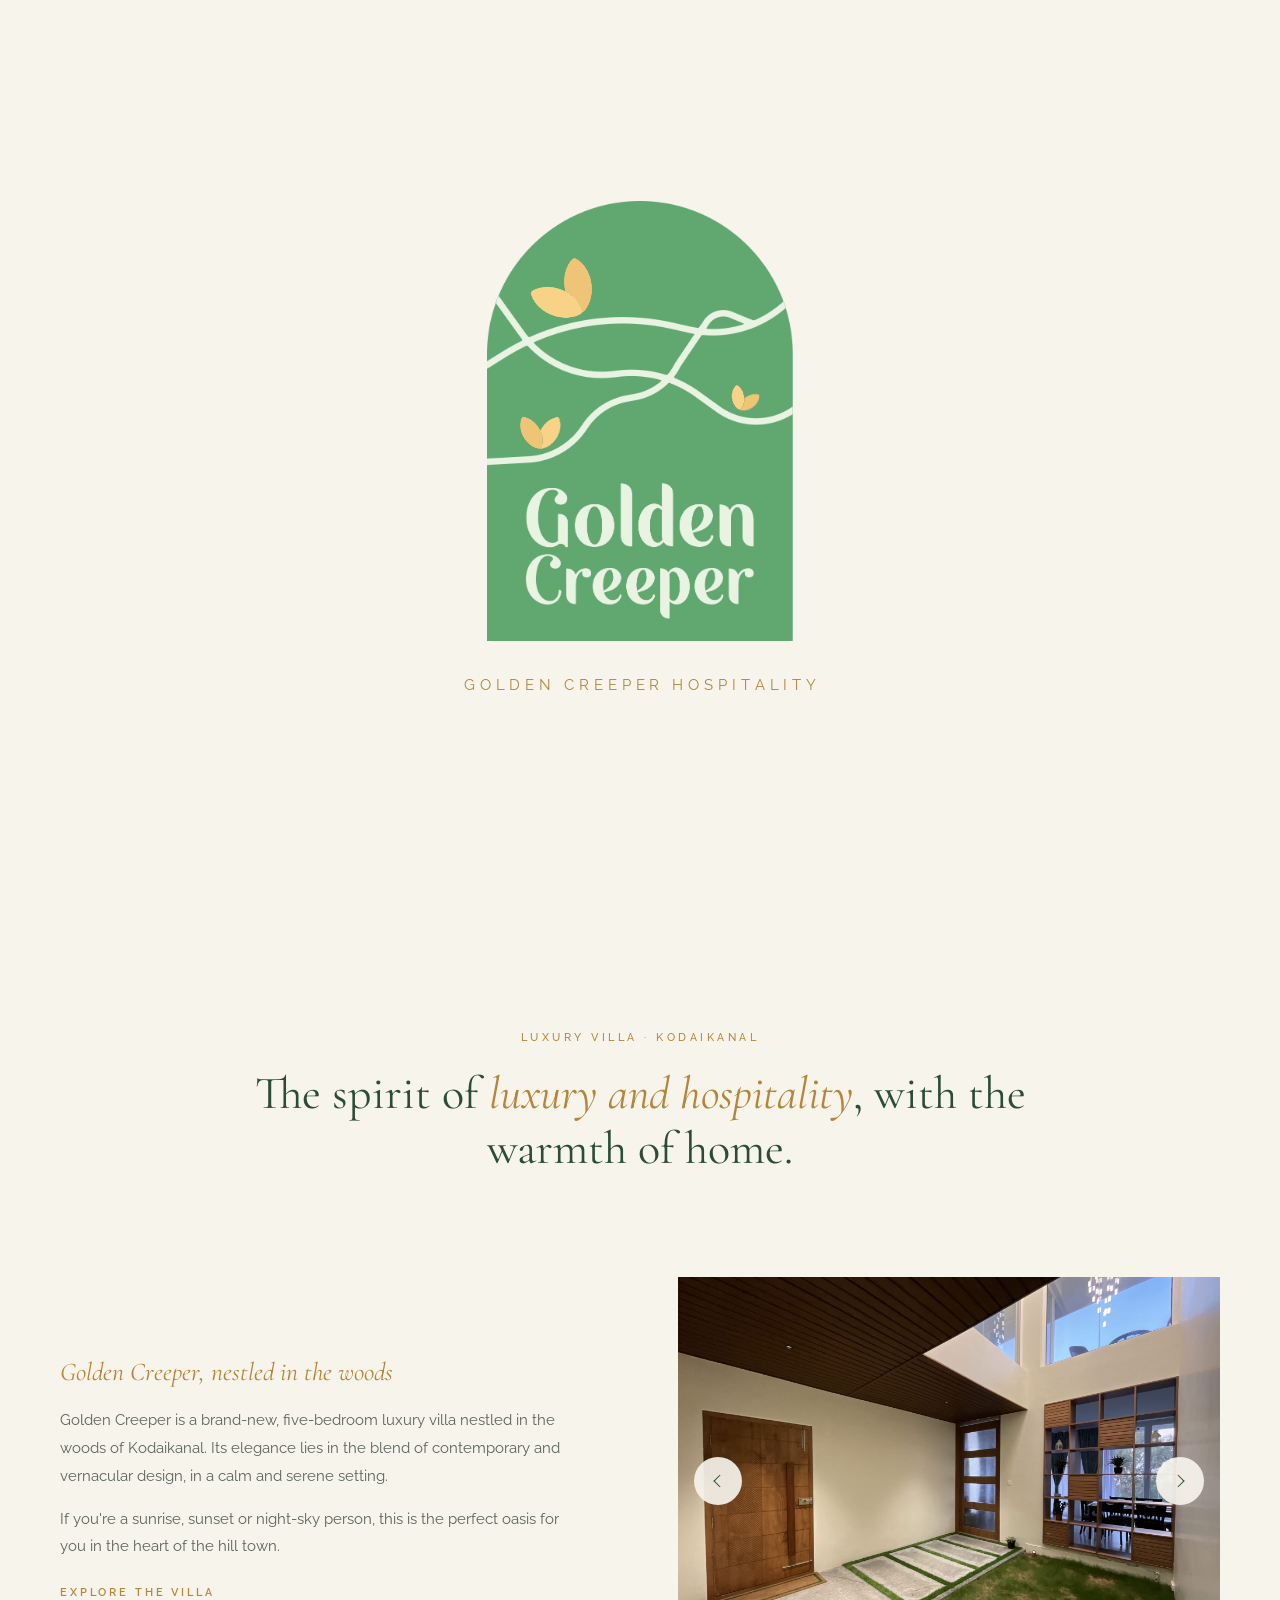
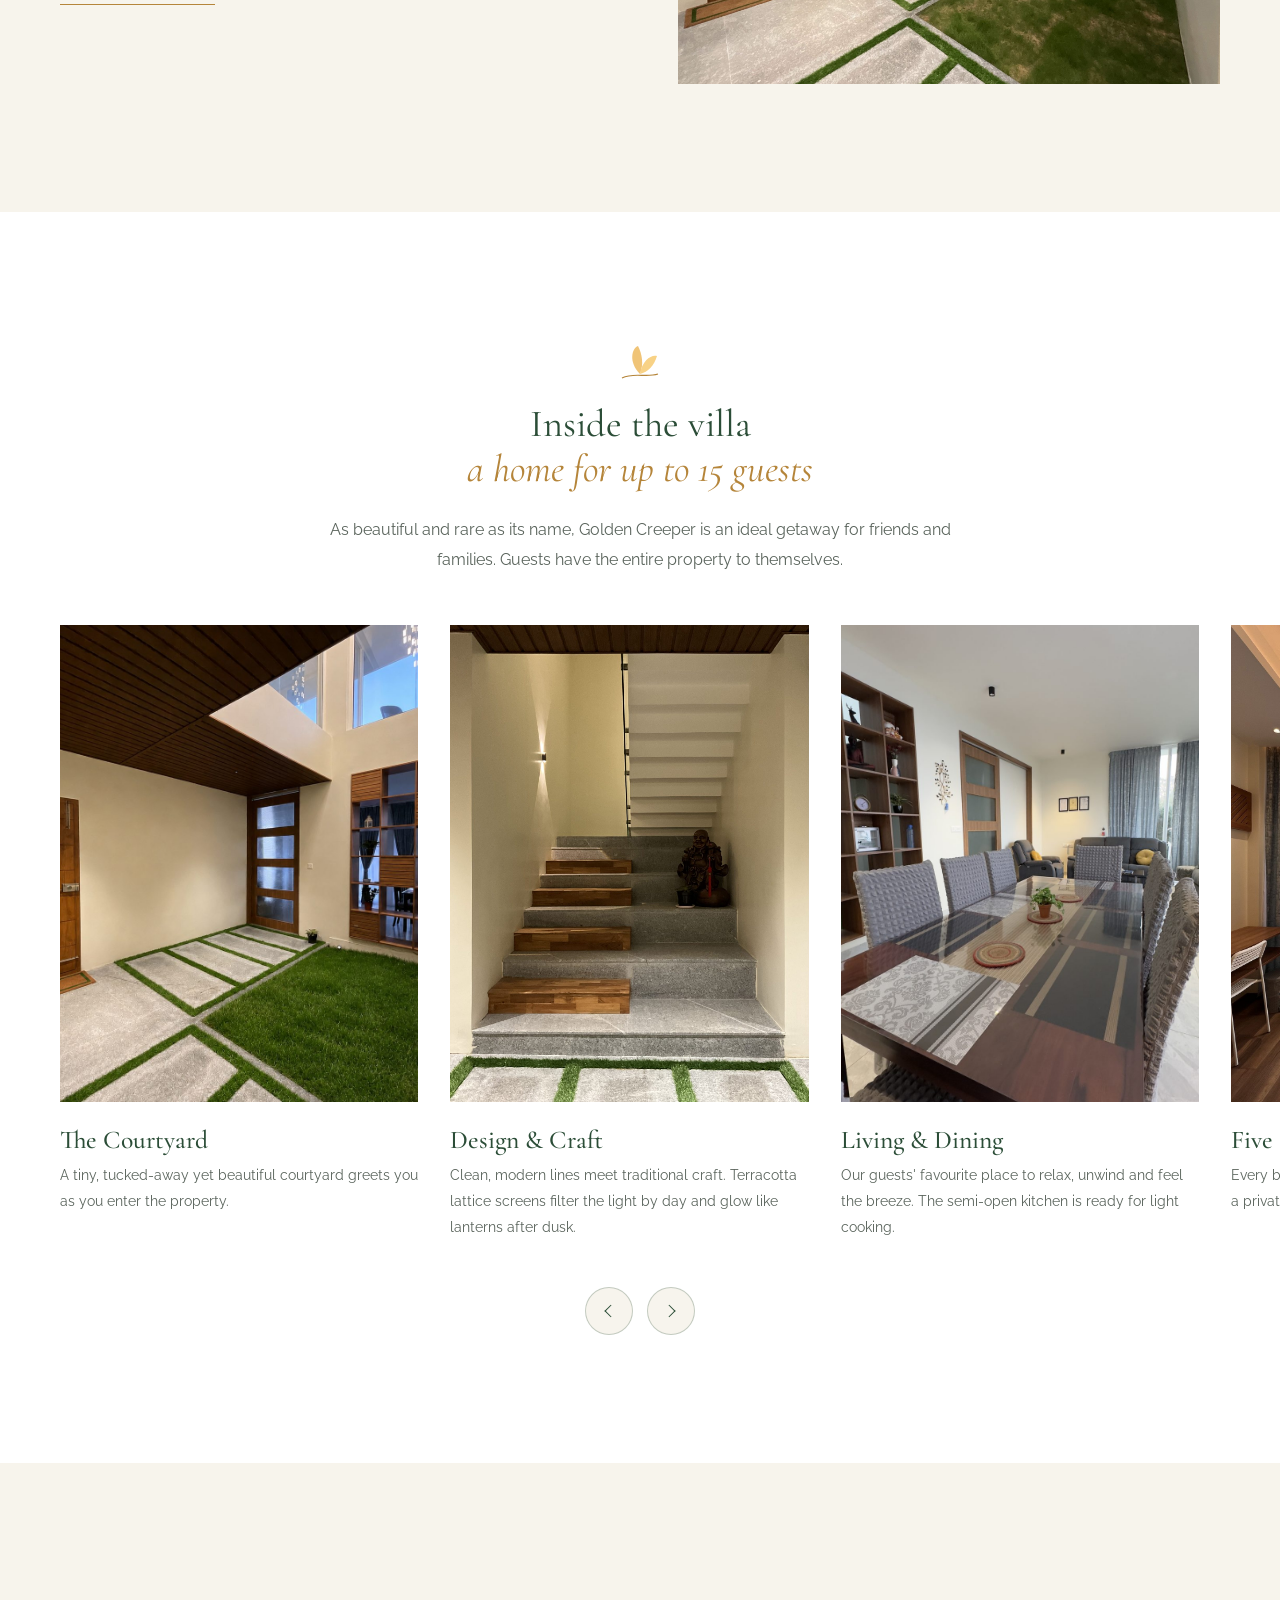
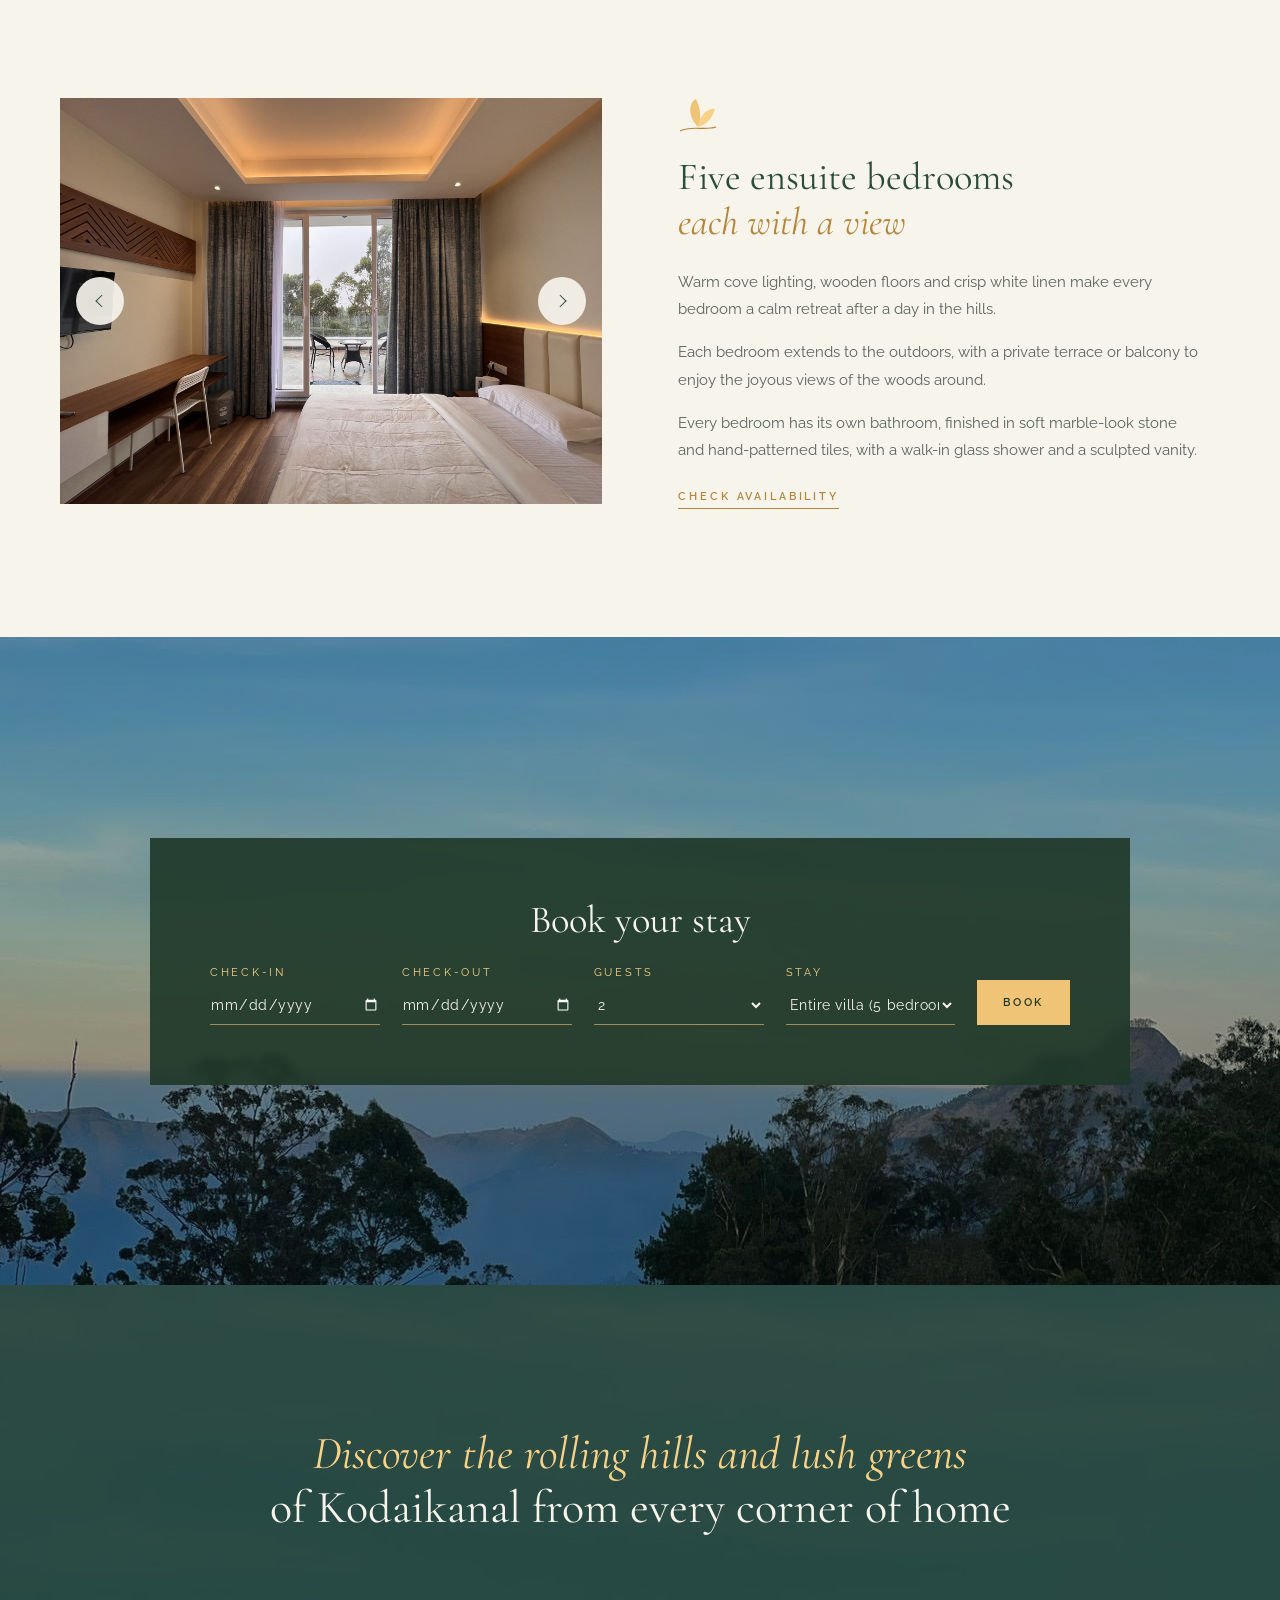
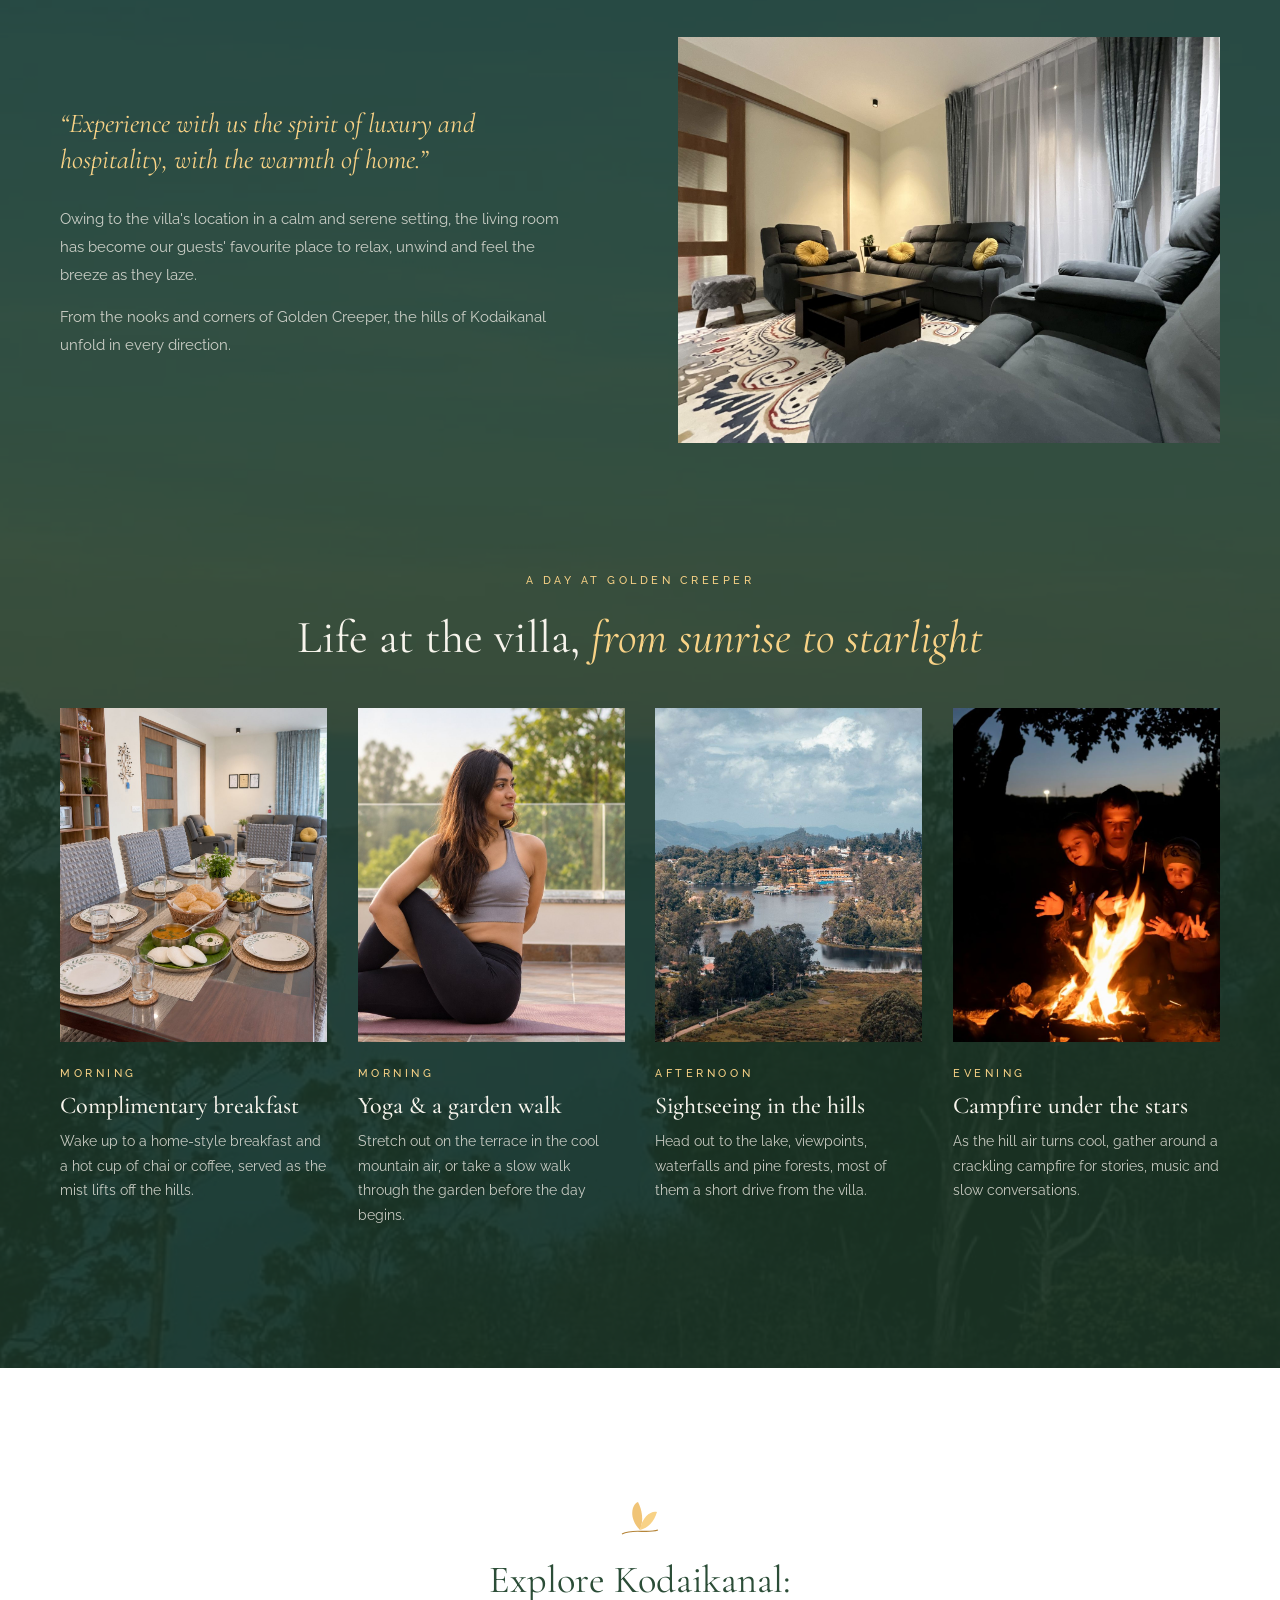
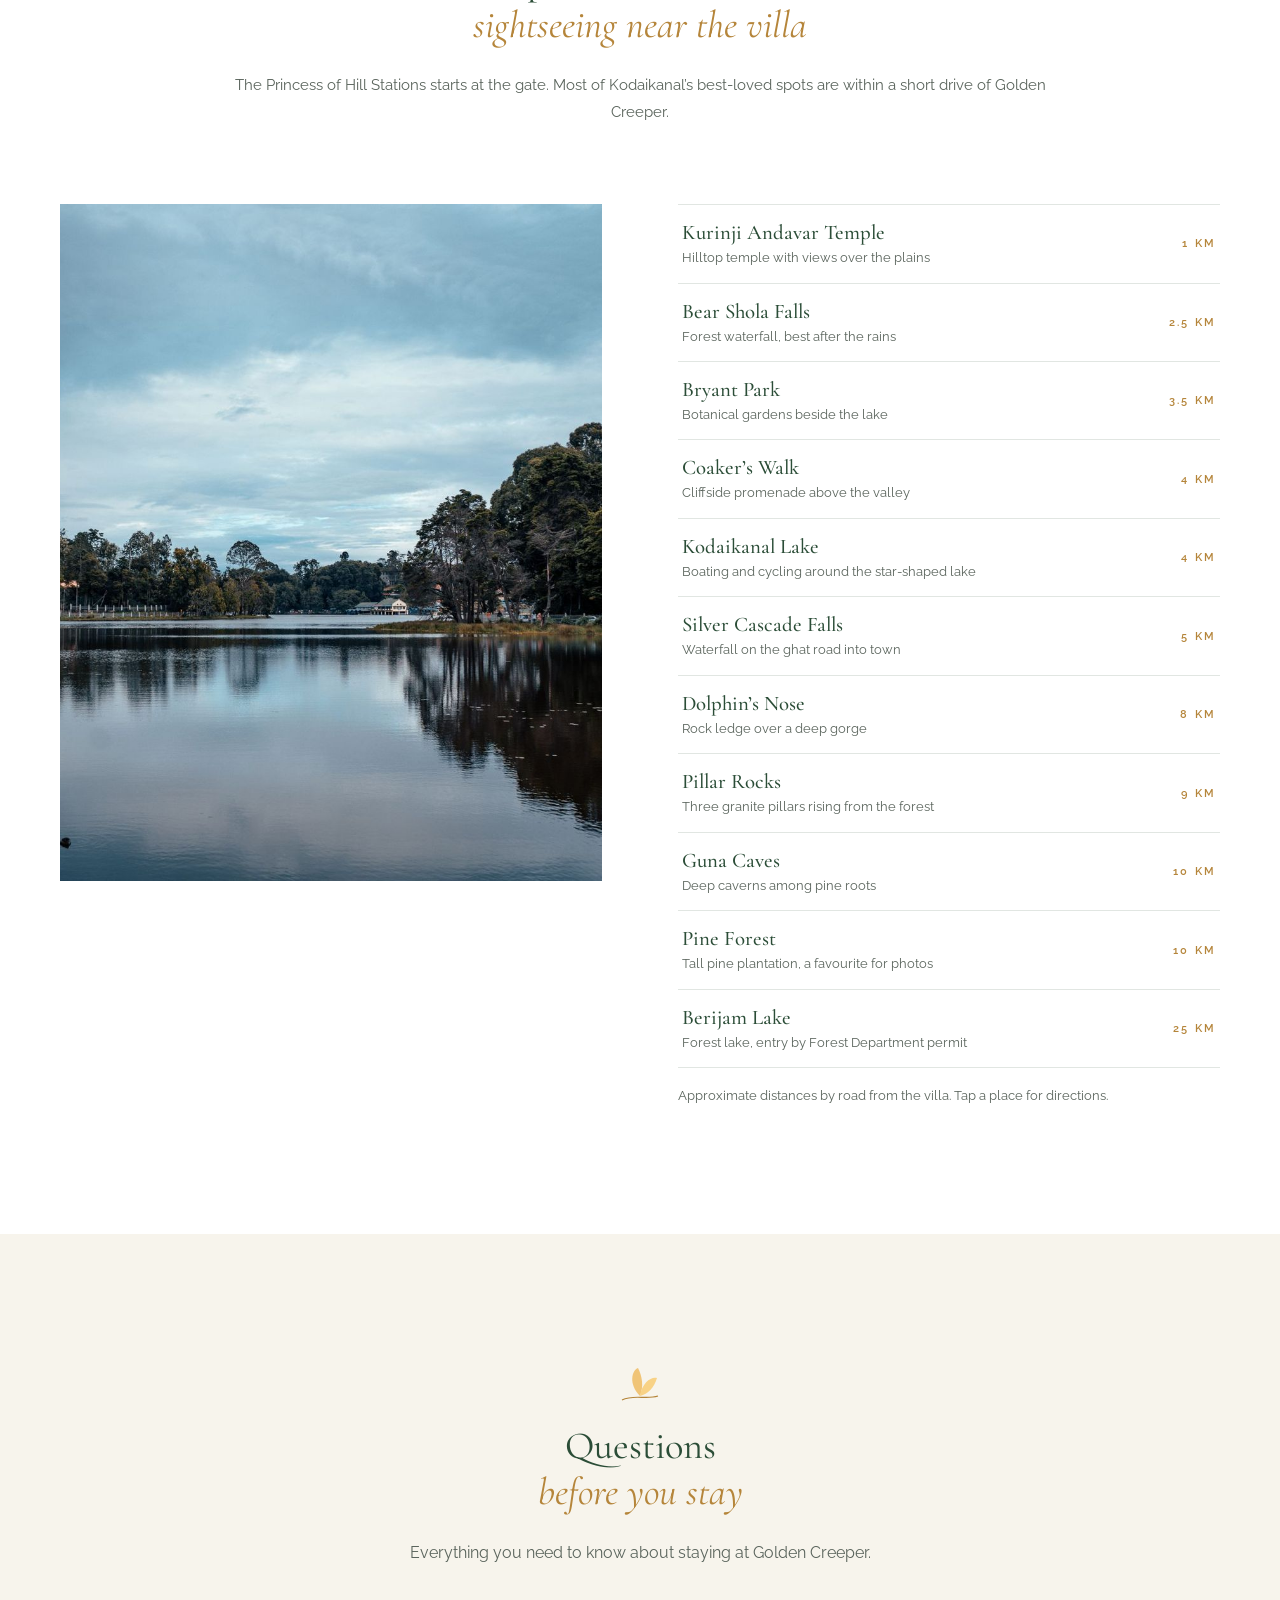
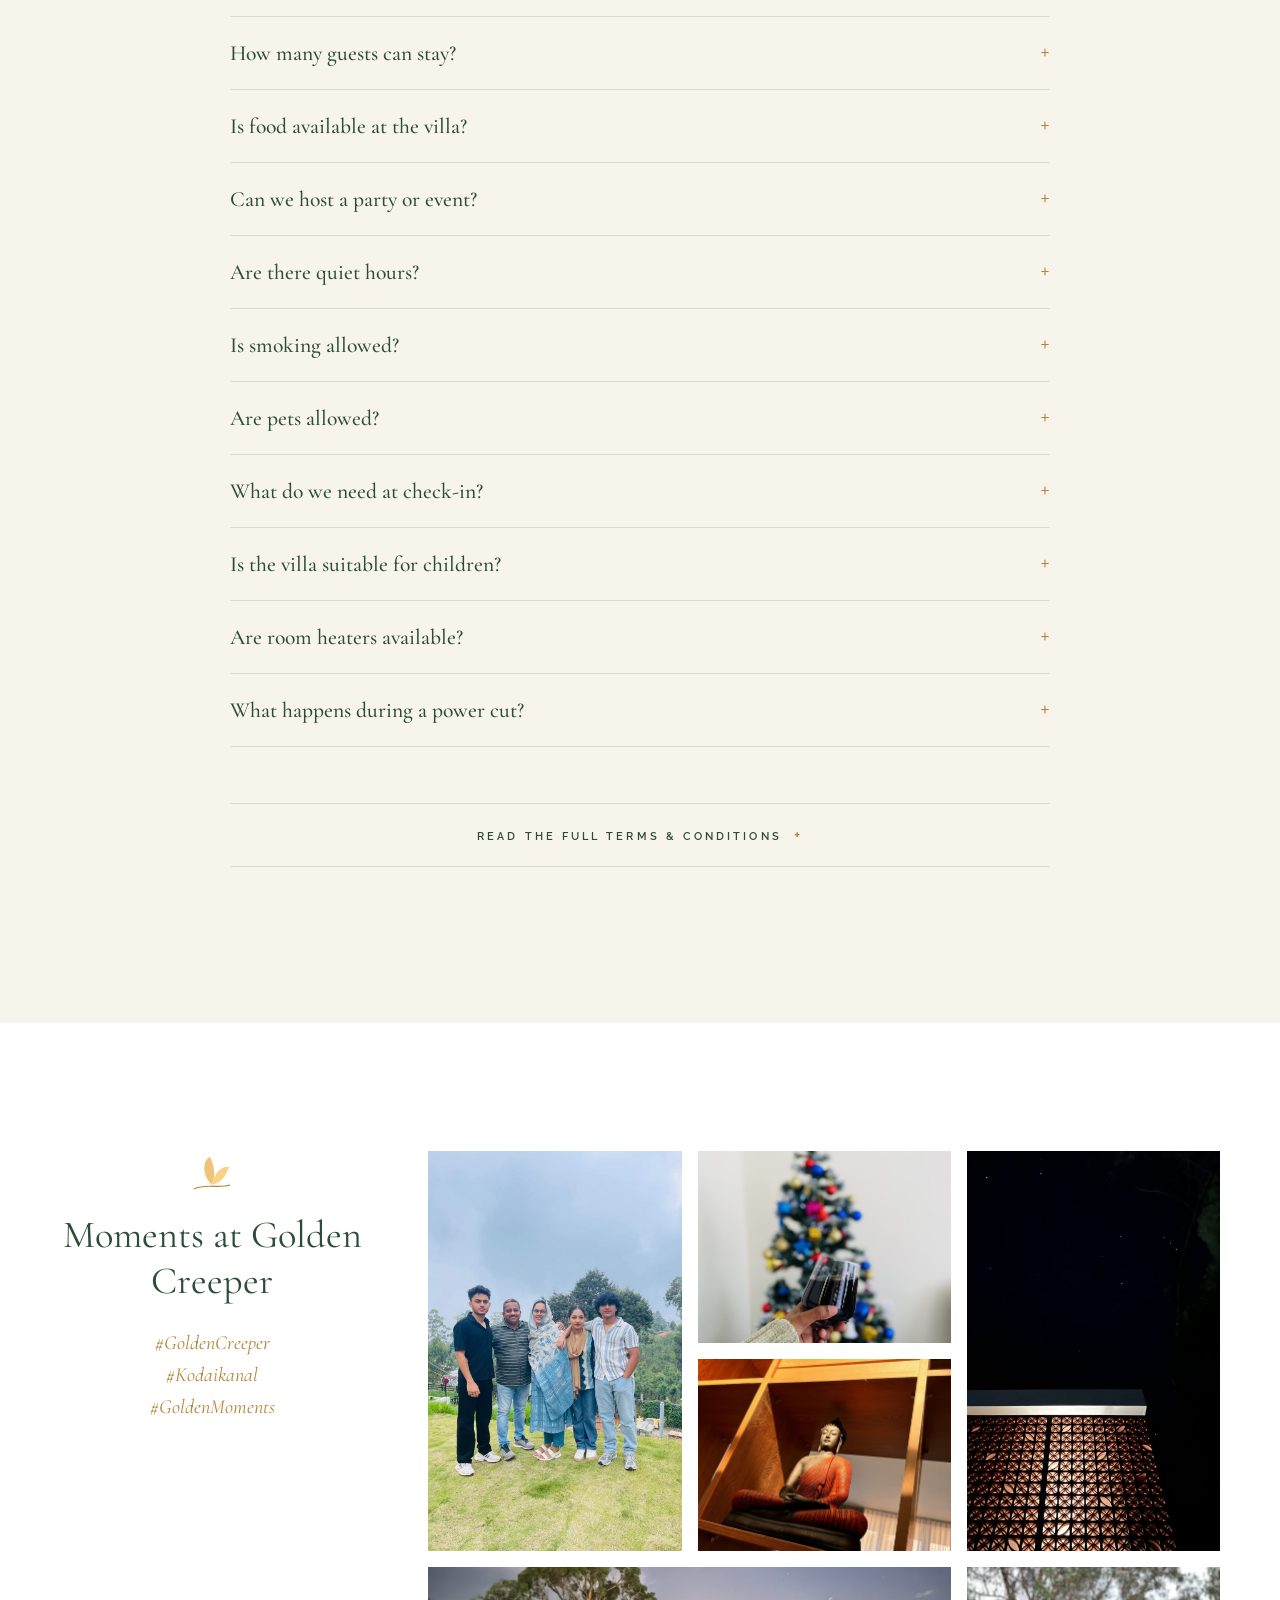
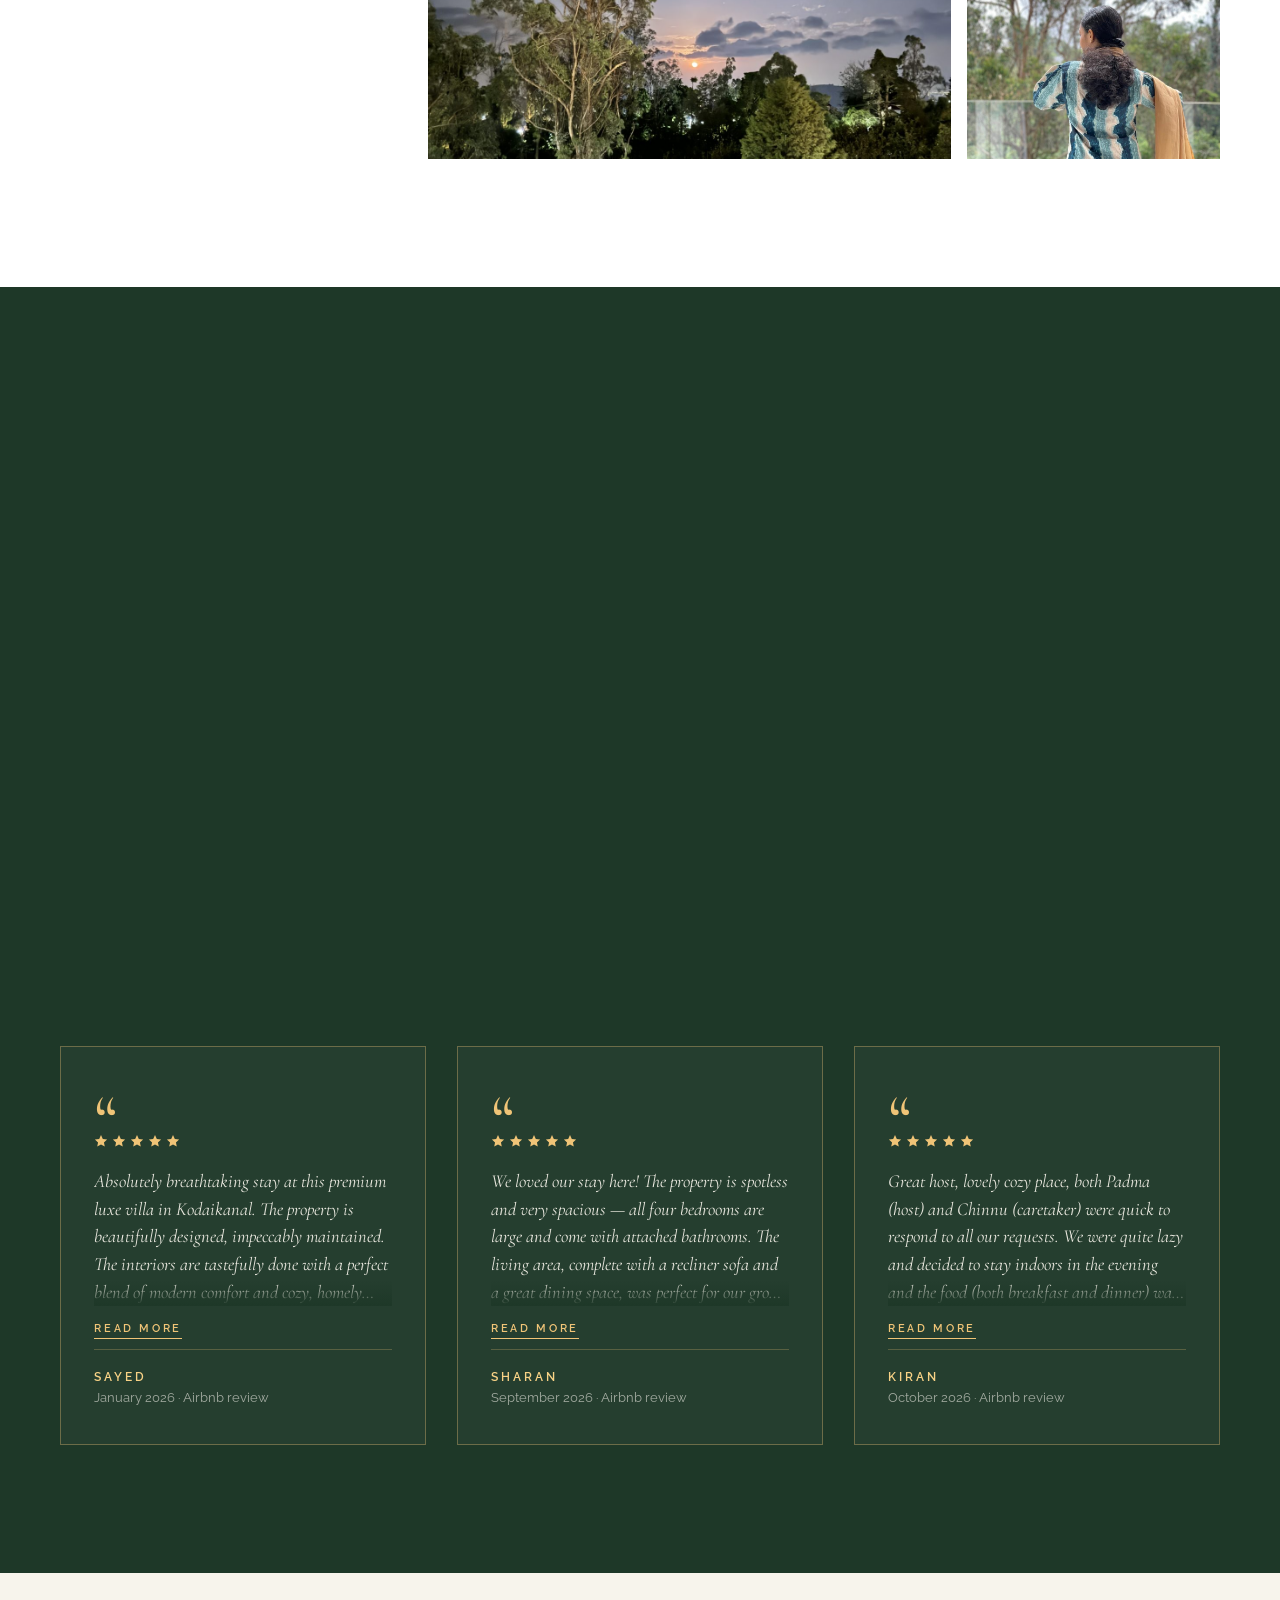
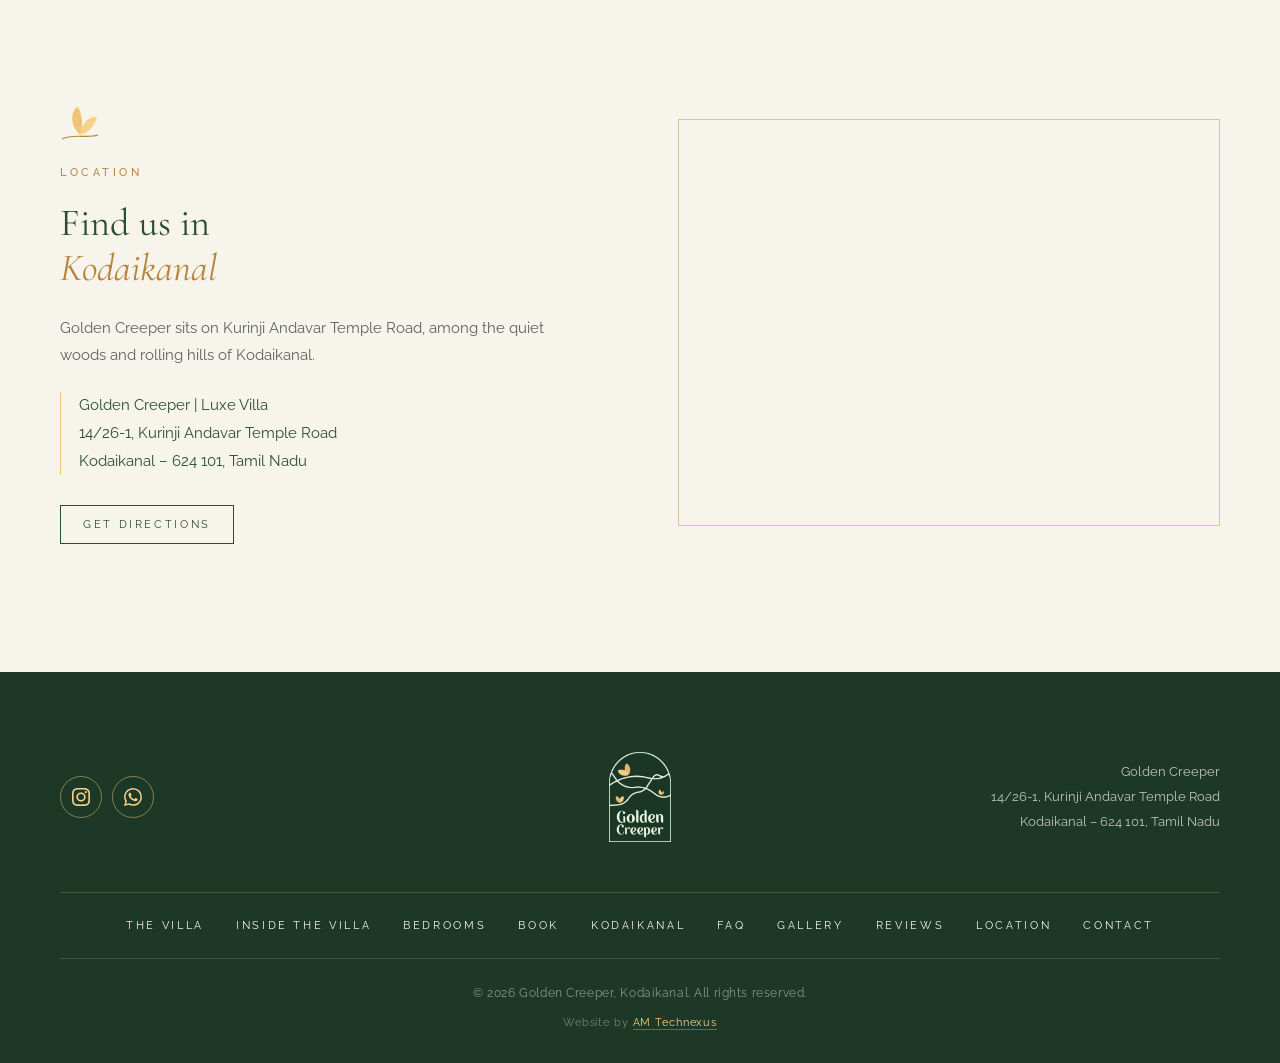
==== commit e322a404: "Reviews heading in two-line serif title; drop phone and email from footer Generated with [Devin](htt" ====
--- a/kodaikanal/index.html
+++ b/kodaikanal/index.html
@@ -384,8 +384,7 @@
     <section class="reviews" id="reviews">
       <div class="container center narrow">
         <span class="ornament reveal"></span>
-        <p class="kicker reveal">Guest reviews</p>
-        <h2 class="title title--light reveal">In our guests&rsquo; <em>own words</em></h2>
+        <h2 class="title title--light reveal">Guest reviews<br><em>in our guests&rsquo; own words</em></h2>
       </div>
       <div class="container">
         <div class="reviews__list">
@@ -458,9 +457,7 @@
       <address>
         Golden Creeper<br>
         14/26-1, Kurinji Andavar Temple Road<br>
-        Kodaikanal – 624 101, Tamil Nadu<br>
-        <a href="tel:+917845917990">+91 78459 17990</a><br>
-        <a href="mailto:info@goldencreeper.in">info@goldencreeper.in</a>
+        Kodaikanal – 624 101, Tamil Nadu
       </address>
     </div>
     <nav class="footer__nav">
--- a/css/styles.css
+++ b/css/styles.css
@@ -28,7 +28,7 @@
 .leaf{transform-box:view-box;opacity:0;transform:rotate(var(--r)) scale(.15);animation:leafOut .85s var(--d) cubic-bezier(.22,.9,.3,1.12) forwards}
 .intro__logo-shine{position:absolute;inset:0;-webkit-mask:url(../img/logo-leaves.png) center/100% 100% no-repeat;mask:url(../img/logo-leaves.png) center/100% 100% no-repeat;background:linear-gradient(115deg,rgba(255,255,255,0) 38%,rgba(255,255,255,1) 50%,rgba(255,255,255,0) 62%) 120% 0/300% 100% no-repeat,linear-gradient(rgba(255,232,150,.7),rgba(255,232,150,.7));opacity:0;pointer-events:none;animation:leafShine 1s 3.6s ease-in-out forwards}
 .intro.is-leaving .intro__logo-shine{opacity:0!important;animation:none}
-.intro__tagline{margin:3.4vh 0 0;display:flex;flex-direction:column;align-items:center;font-family:var(--sans);font-weight:900;font-size:clamp(13px,1.2vw,16px);letter-spacing:.32em;text-transform:uppercase;color:var(--gold-deep);white-space:nowrap}
+.intro__tagline{margin:3.4vh 0 0;display:flex;flex-direction:column;align-items:center;font-family:var(--sans);font-weight:400;font-size:clamp(13px,1.2vw,16px);letter-spacing:.32em;text-transform:uppercase;color:var(--gold-deep);white-space:nowrap}
 .intro__letters{padding-left:.32em}
 .intro__letters span{display:inline-block;opacity:0;transform:translateY(.7em);filter:blur(5px);animation:letterIn .9s calc(1.9s + var(--i) * 45ms) var(--ease) forwards}
 .intro__letters .sp{width:.5em}
@@ -105,8 +105,8 @@
 .hero__content{position:absolute;inset:0;display:flex;flex-direction:column;align-items:center;justify-content:flex-end;text-align:center;padding:clamp(96px,12vh,124px) 20px clamp(104px,13vh,130px)}
 .hero__mark{display:none}
 body.is-intro .hero__mark{opacity:0}
-.hero__title{font-family:"Alex Brush",cursive;font-weight:400;font-size:calc(1.3 * clamp(1.7rem,3.2vw,3rem));line-height:1.2;margin:0;text-shadow:0 2px 30px rgba(0,0,0,.25);transition:opacity 1.2s .45s,transform 1.2s .45s var(--ease)}
-.hero__title em{color:var(--gold-soft);font-style:normal;font-weight:400;font-size:1.15em;line-height:1}
+.hero__title{font-family:var(--serif);font-weight:400;font-size:calc(1.1 * clamp(1.7rem,3.2vw,3rem));line-height:1.2;margin:0;text-shadow:0 2px 30px rgba(0,0,0,.25);transition:opacity 1.2s .45s,transform 1.2s .45s var(--ease)}
+.hero__title em{font-family:"Alex Brush",cursive;color:var(--gold-soft);font-style:normal;font-weight:400;font-size:1.7em;line-height:.8}
 body.is-intro .hero__title{opacity:0;transform:translateY(24px)}
 @media (min-width:561px){.hero__title{align-self:flex-start;text-align:left;margin-left:clamp(4px,4vw,64px)}}
 .hero__card{position:absolute;right:clamp(20px,3vw,44px);bottom:48px;width:min(360px,calc(100% - 40px));background:var(--ivory);color:var(--ink);padding:30px 32px 26px;border-top:3px solid var(--gold);transition:opacity 1s 1s,transform 1s 1s var(--ease)}
@@ -295,7 +295,8 @@
   .menu__inner{grid-template-columns:1fr}
   .menu__media{display:none}
   .hero__card{display:none}
-  .hero__title{font-size:clamp(2rem,10.2vw,3.4rem);line-height:1.12}
+  .hero__content{padding-left:6px;padding-right:6px}
+  .hero__title{font-size:clamp(1.55rem,6.05vw,3.4rem);line-height:1.15}
   .hero__title .nowrap{white-space:nowrap}
   .header__brand{height:38px}
 }
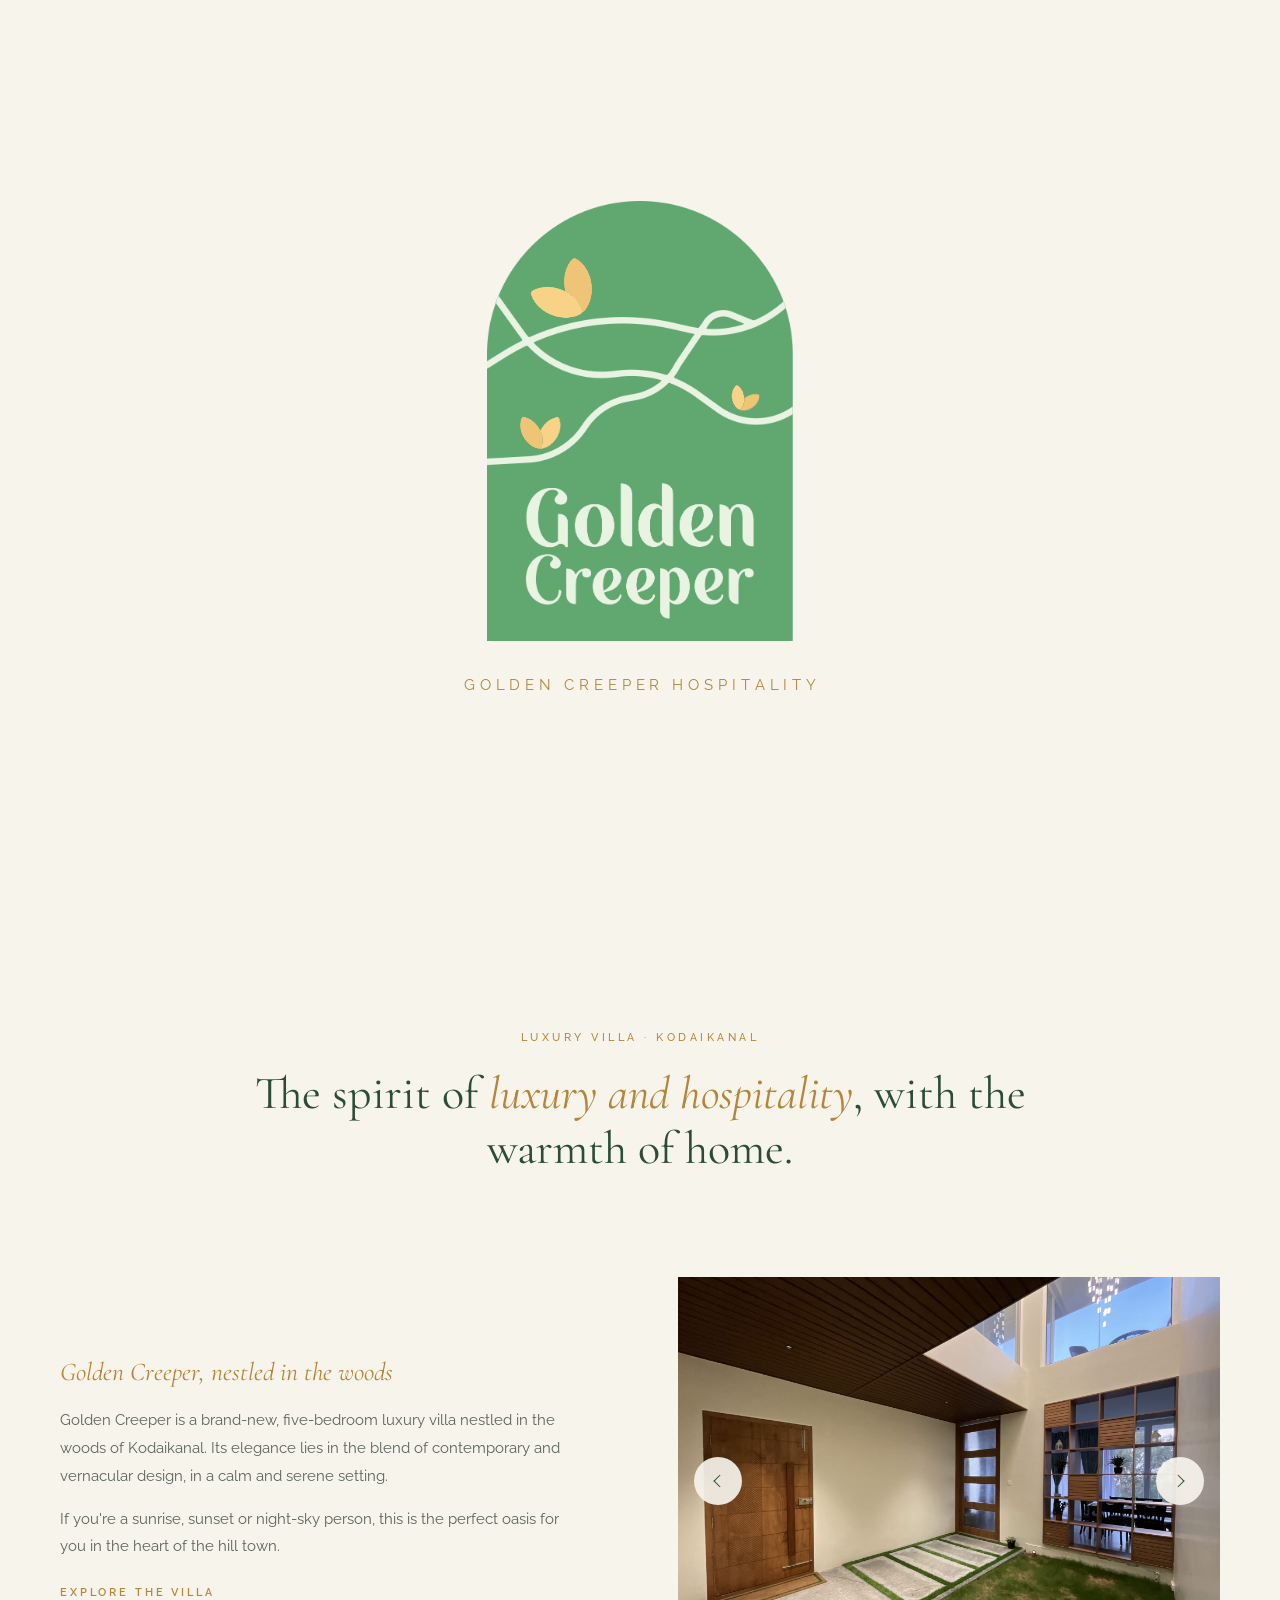
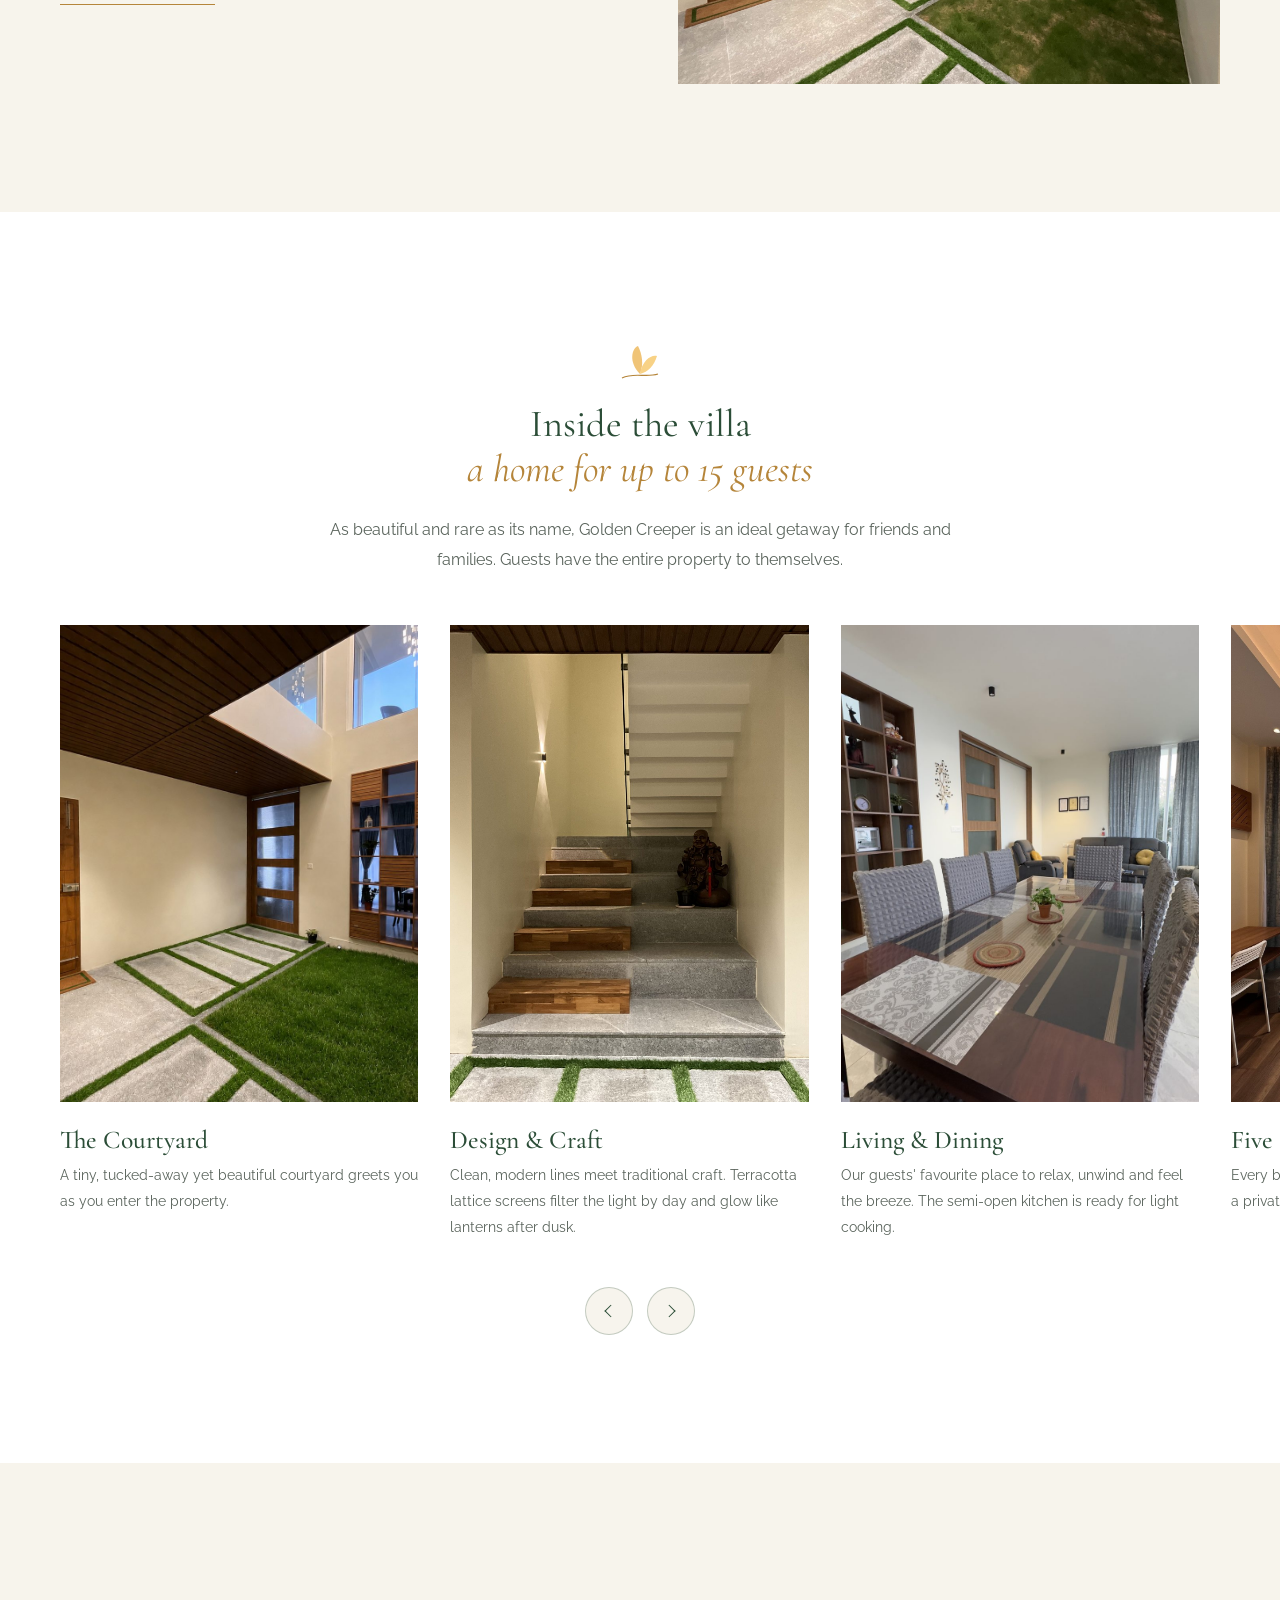
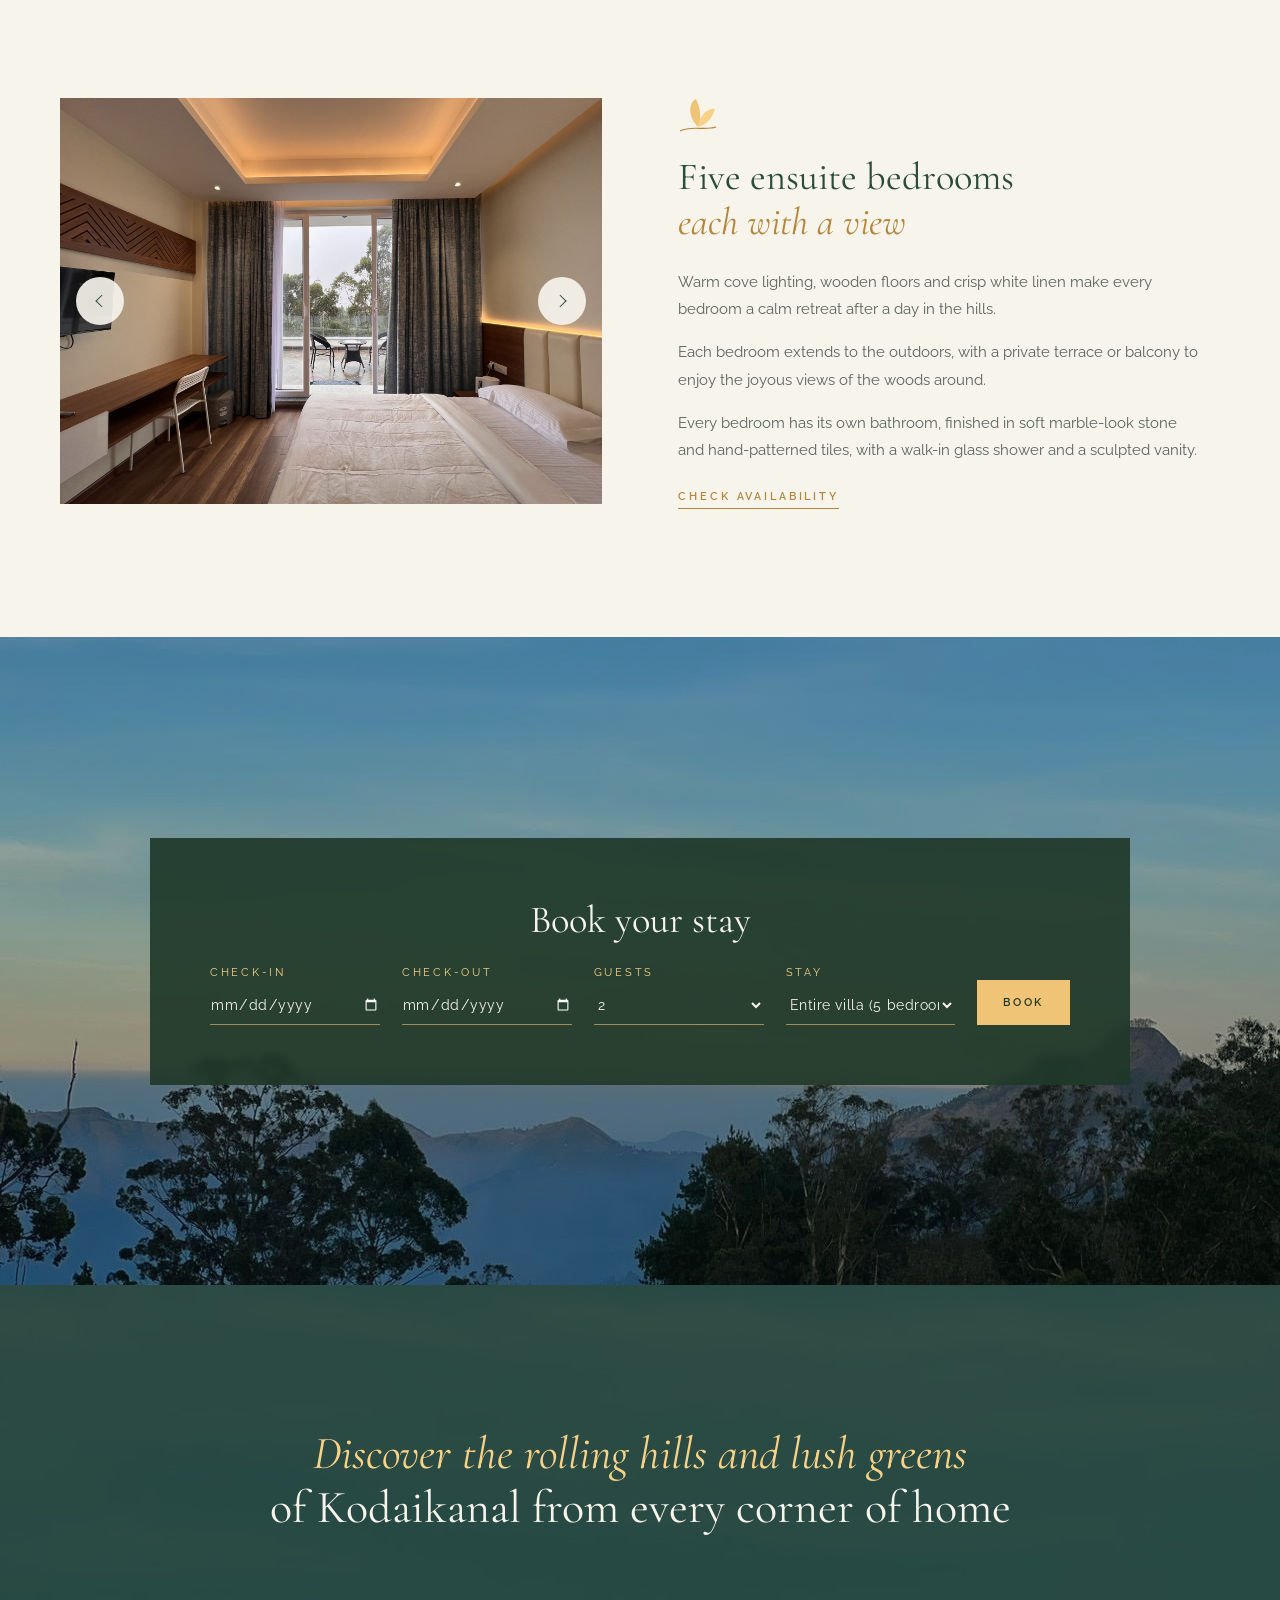
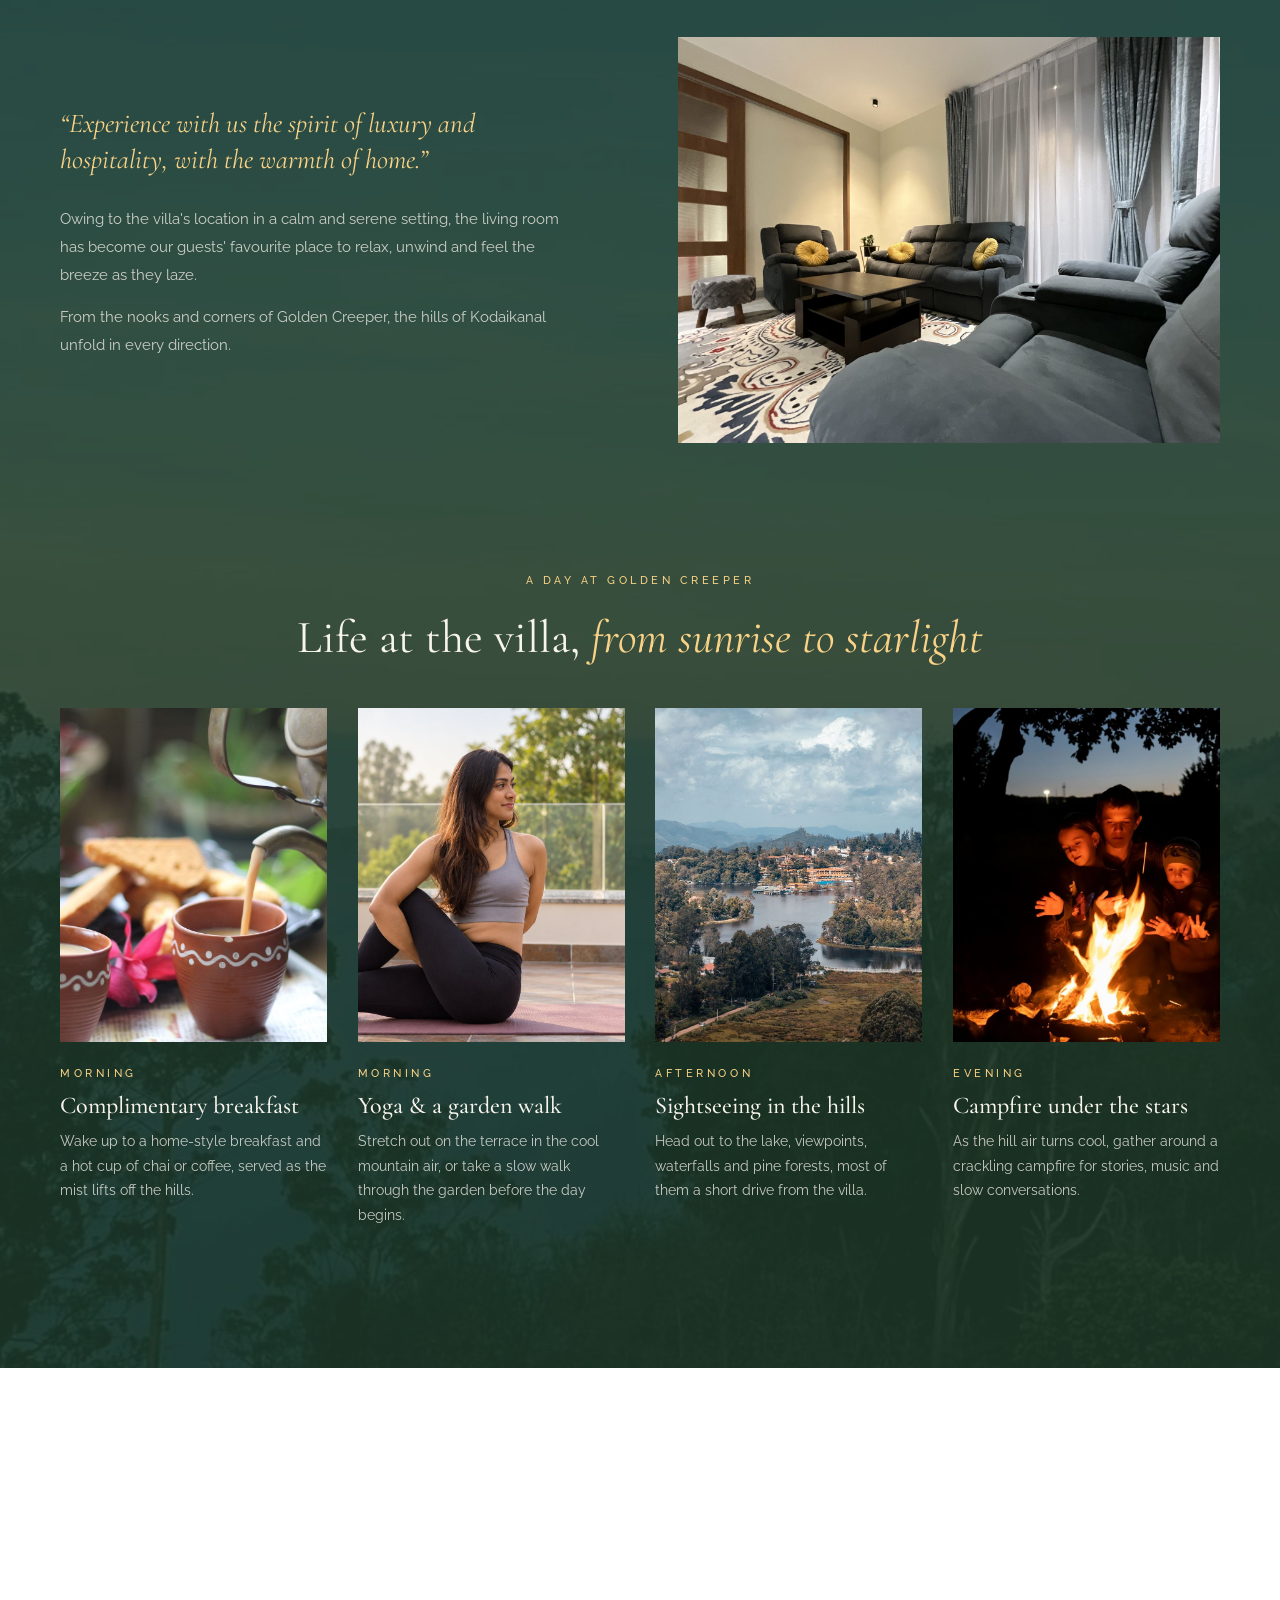
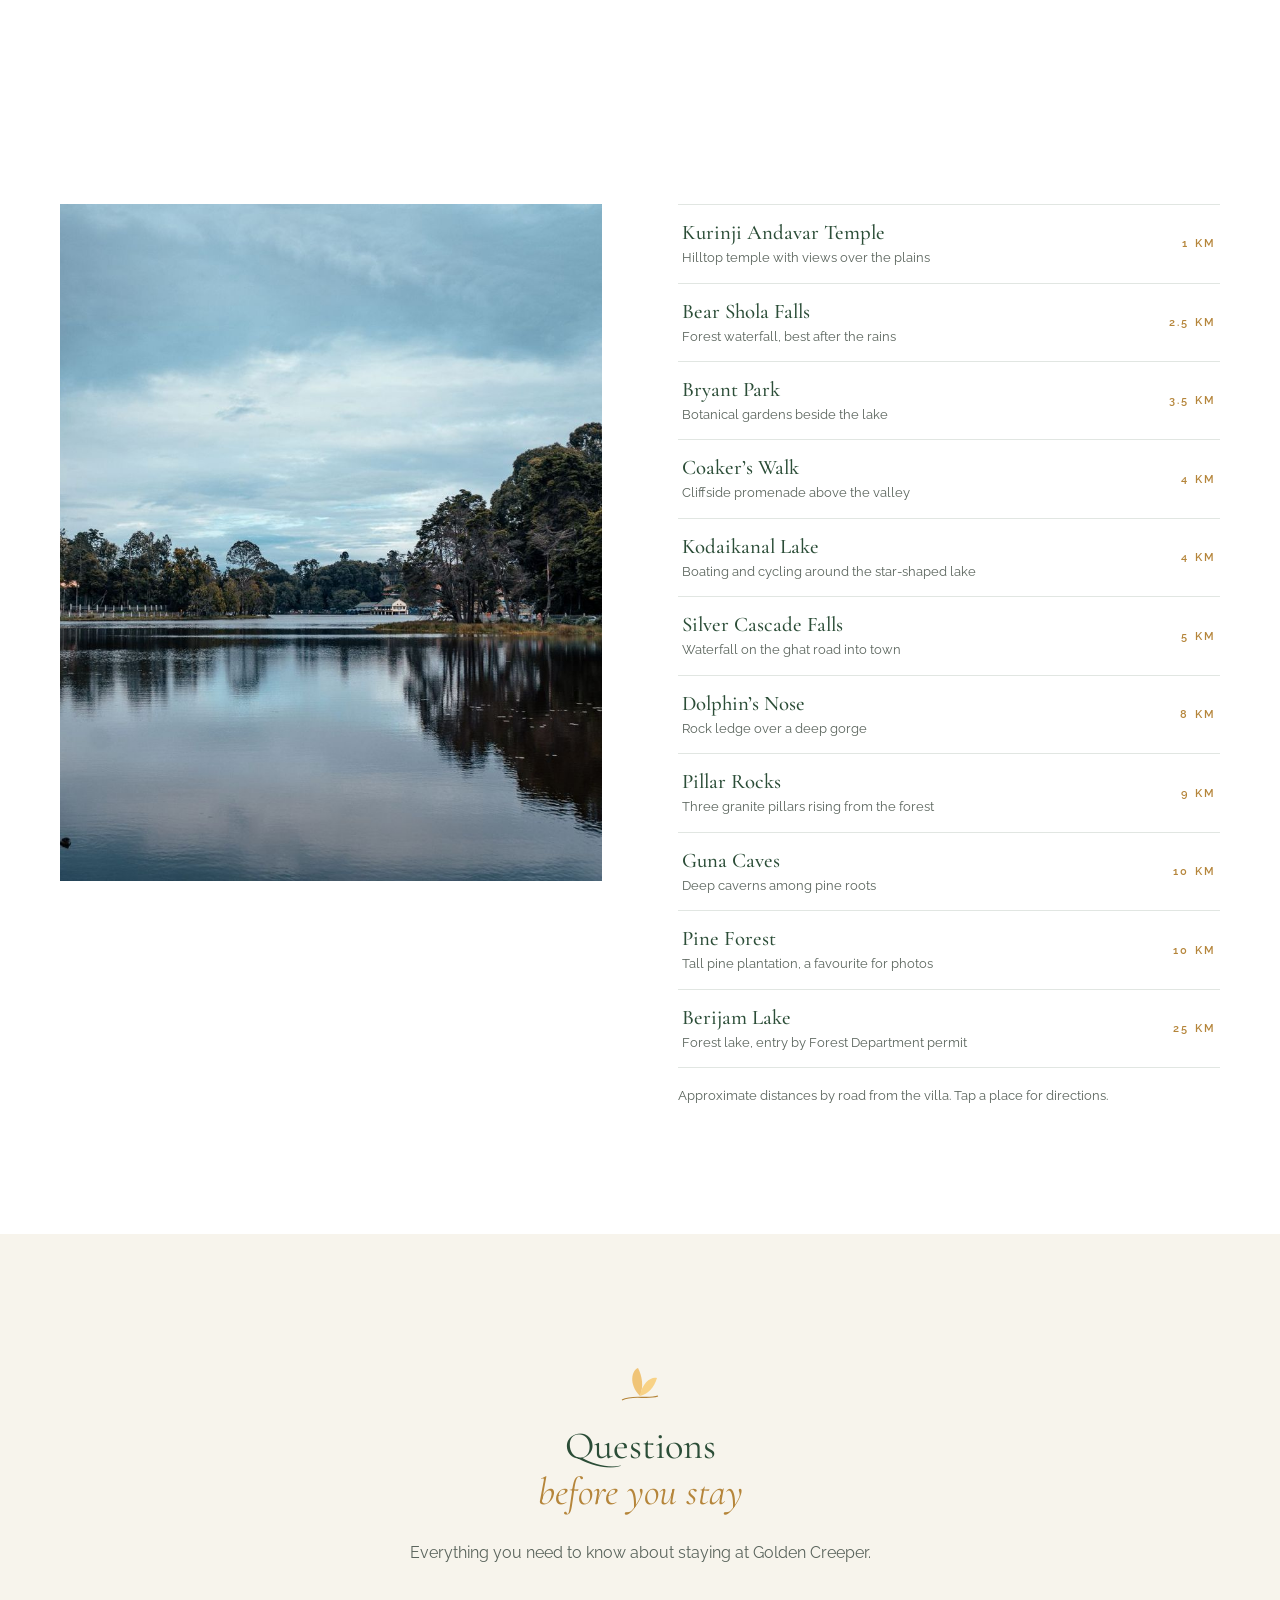
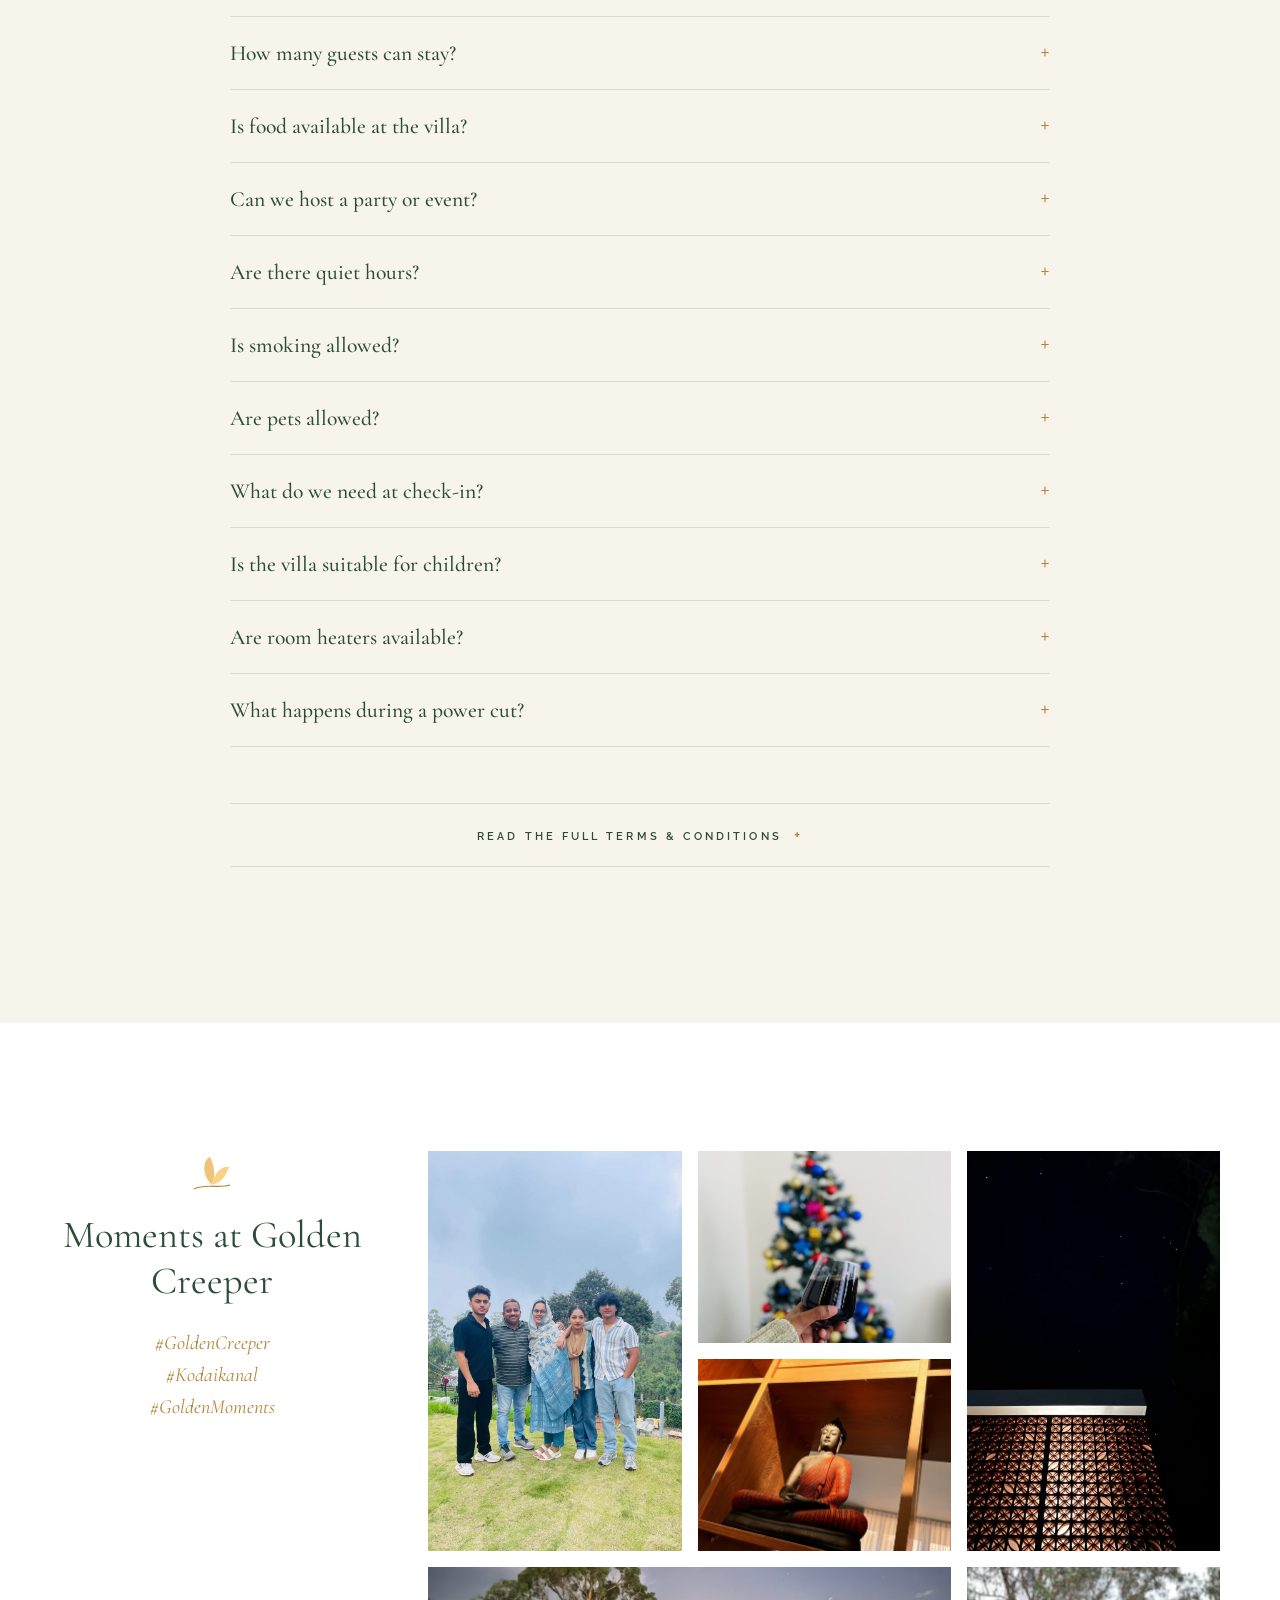
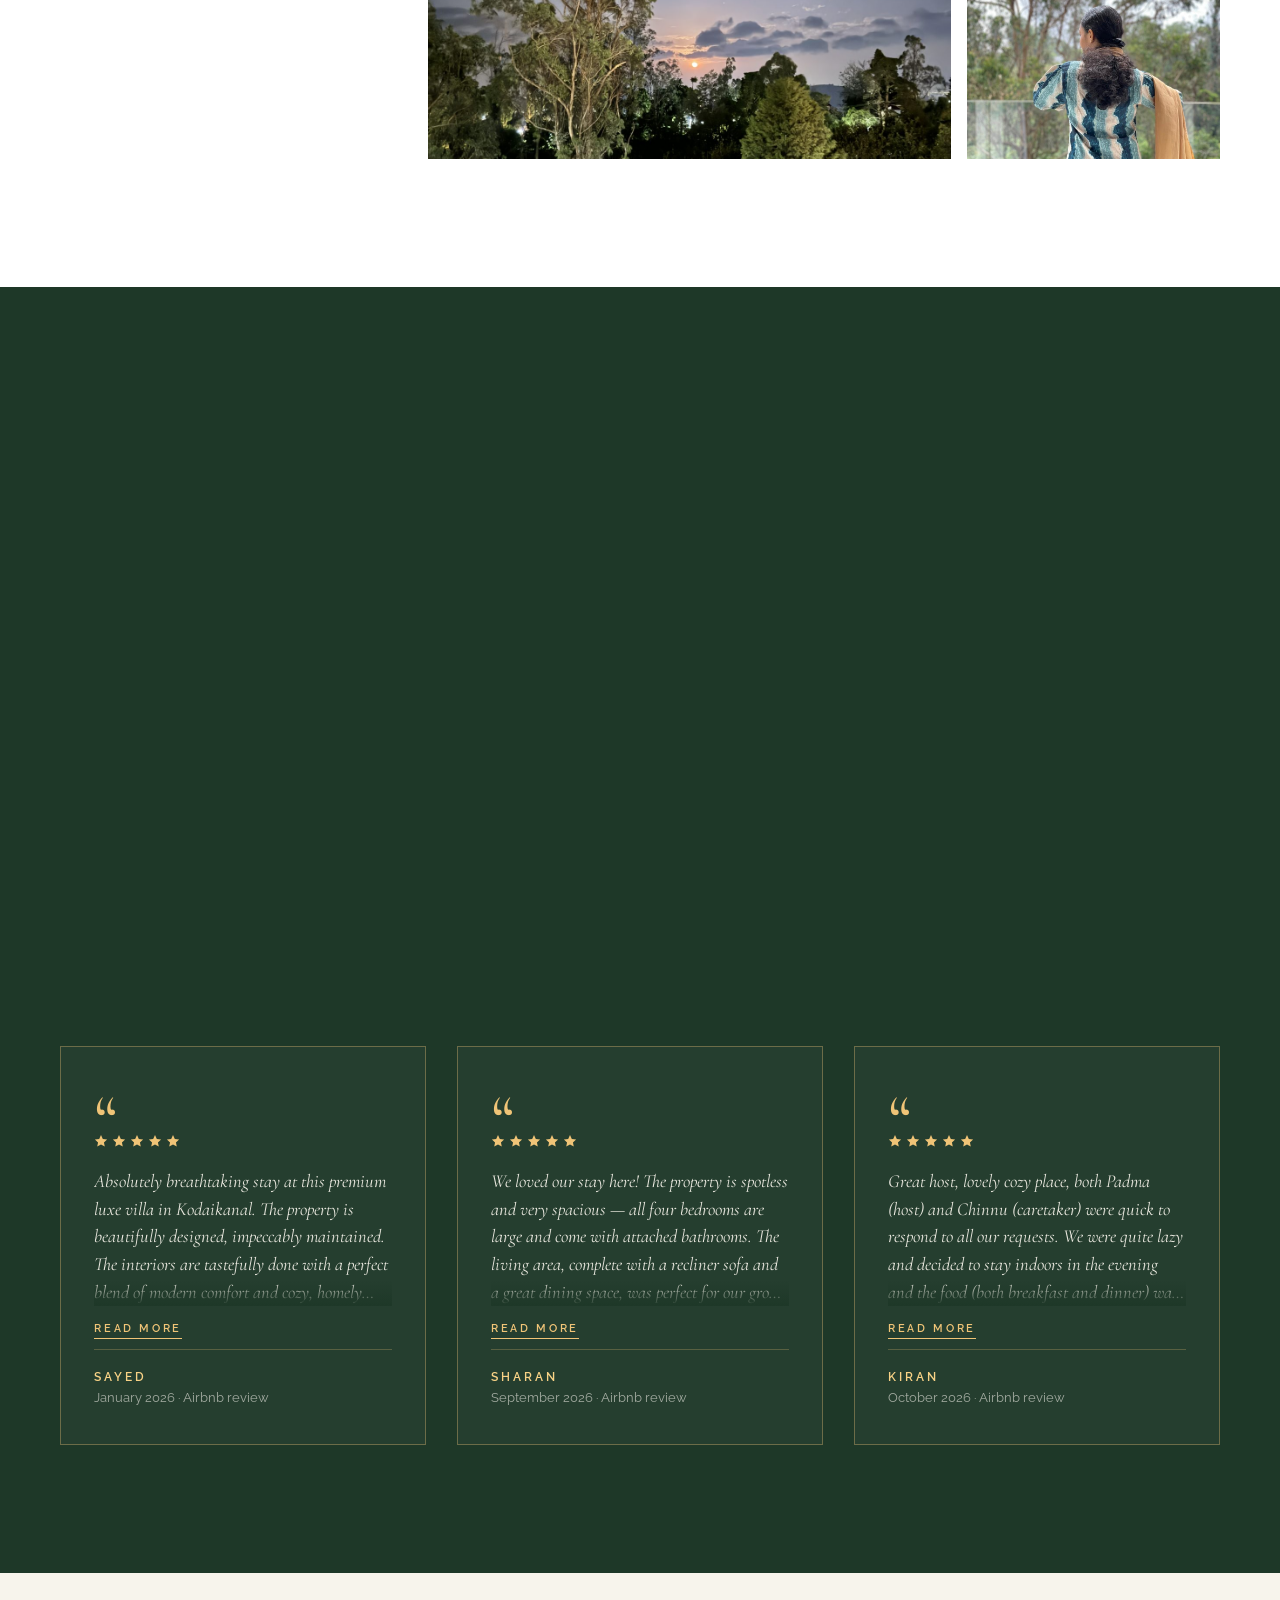
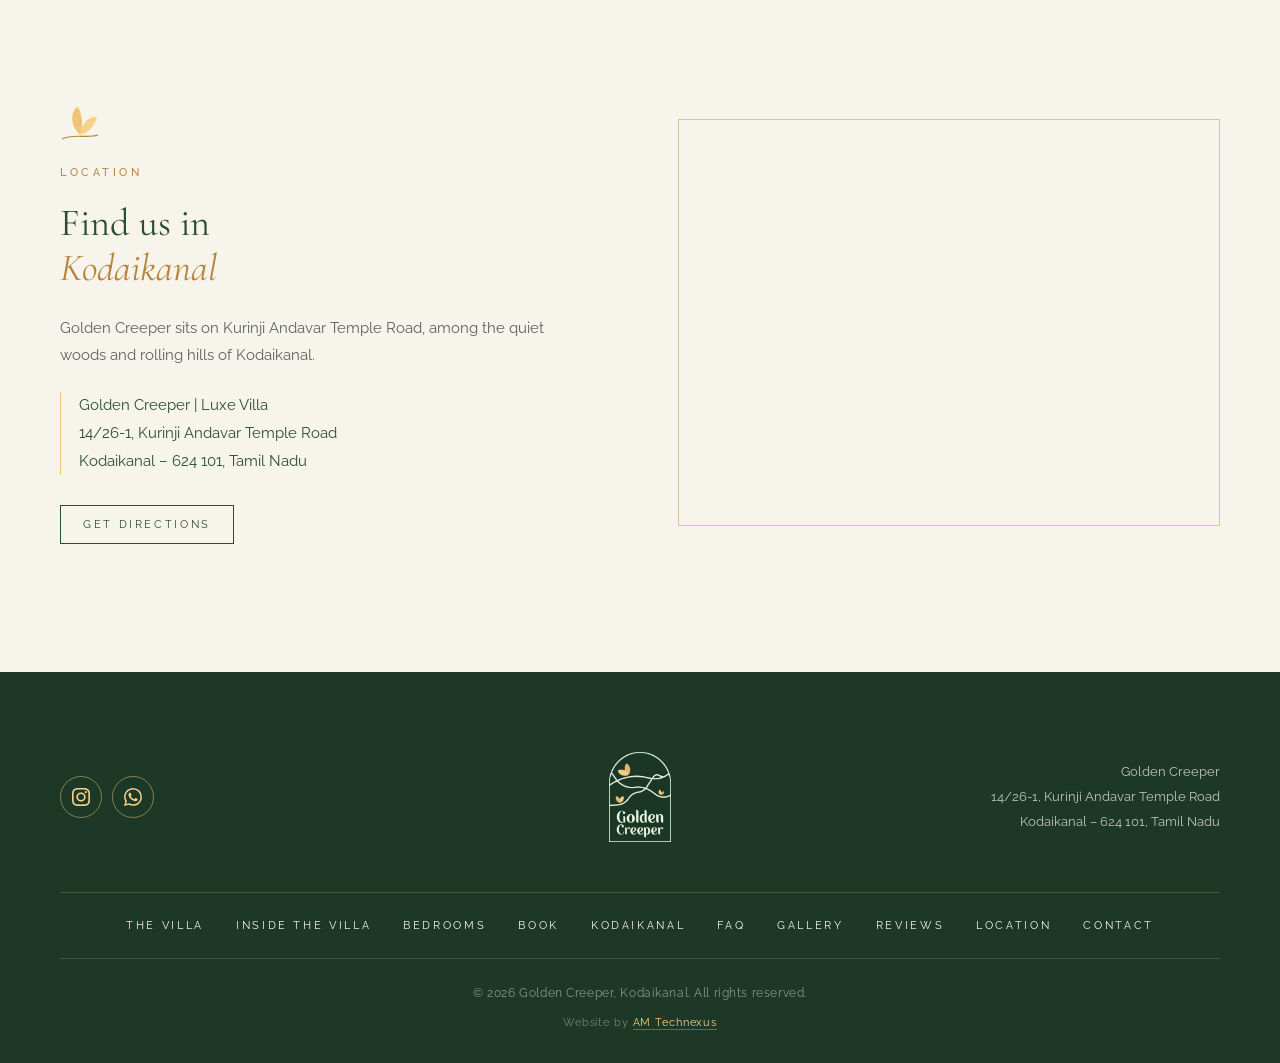
==== commit c6f5823b: "Life at the villa: restore earlier chai photo for complimentary breakfast Generated with [Devin](htt" ====
--- a/kodaikanal/index.html
+++ b/kodaikanal/index.html
@@ -228,7 +228,7 @@
         </div>
         <div class="day__grid">
           <article class="day__item reveal">
-            <div class="day__img"><img src="img/life-breakfast.jpg" alt="South Indian breakfast of idli, sambar, poori and potato masala on the villa dining table" loading="lazy"></div>
+            <div class="day__img"><img src="img/life-breakfast.jpg" alt="Hot chai poured into clay cups with breakfast snacks" loading="lazy"></div>
             <p class="kicker">Morning</p>
             <h4>Complimentary breakfast</h4>
             <p>Wake up to a home-style breakfast and a hot cup of chai or coffee, served as the mist lifts off the hills.</p>
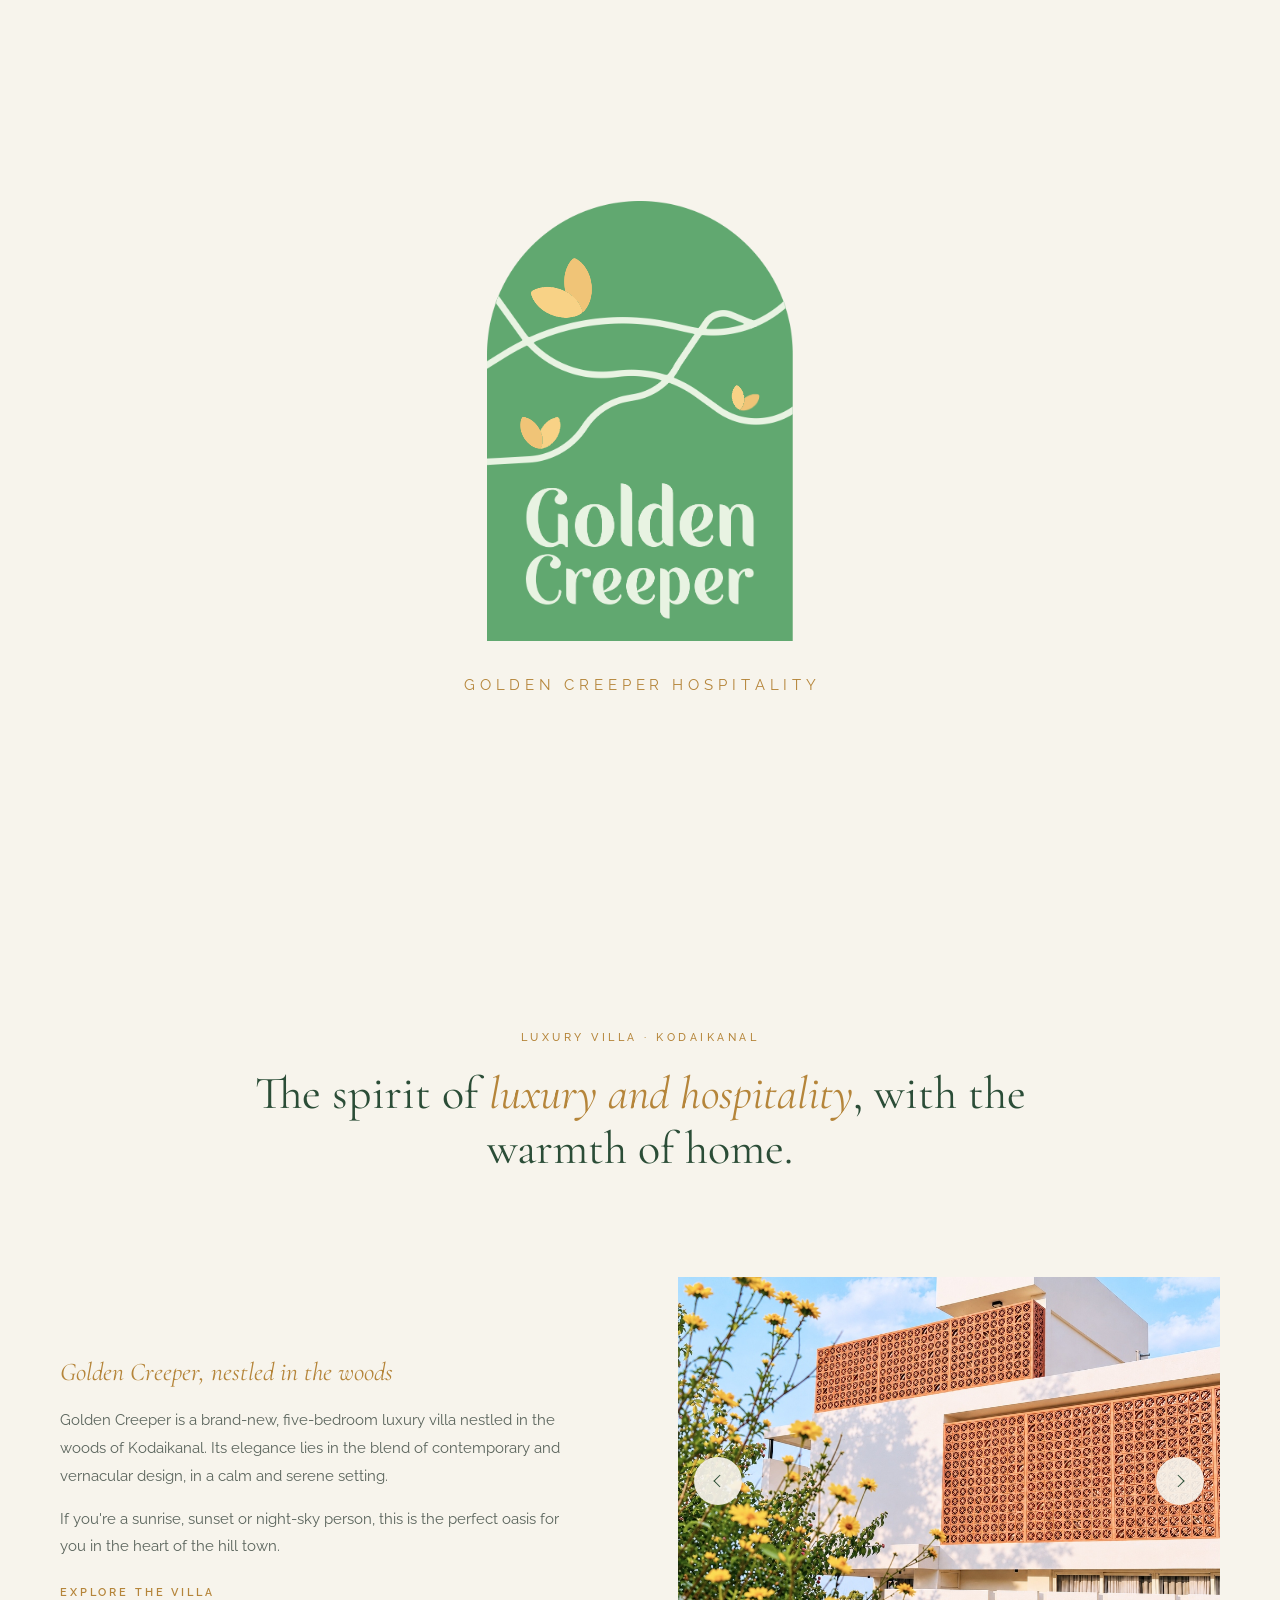
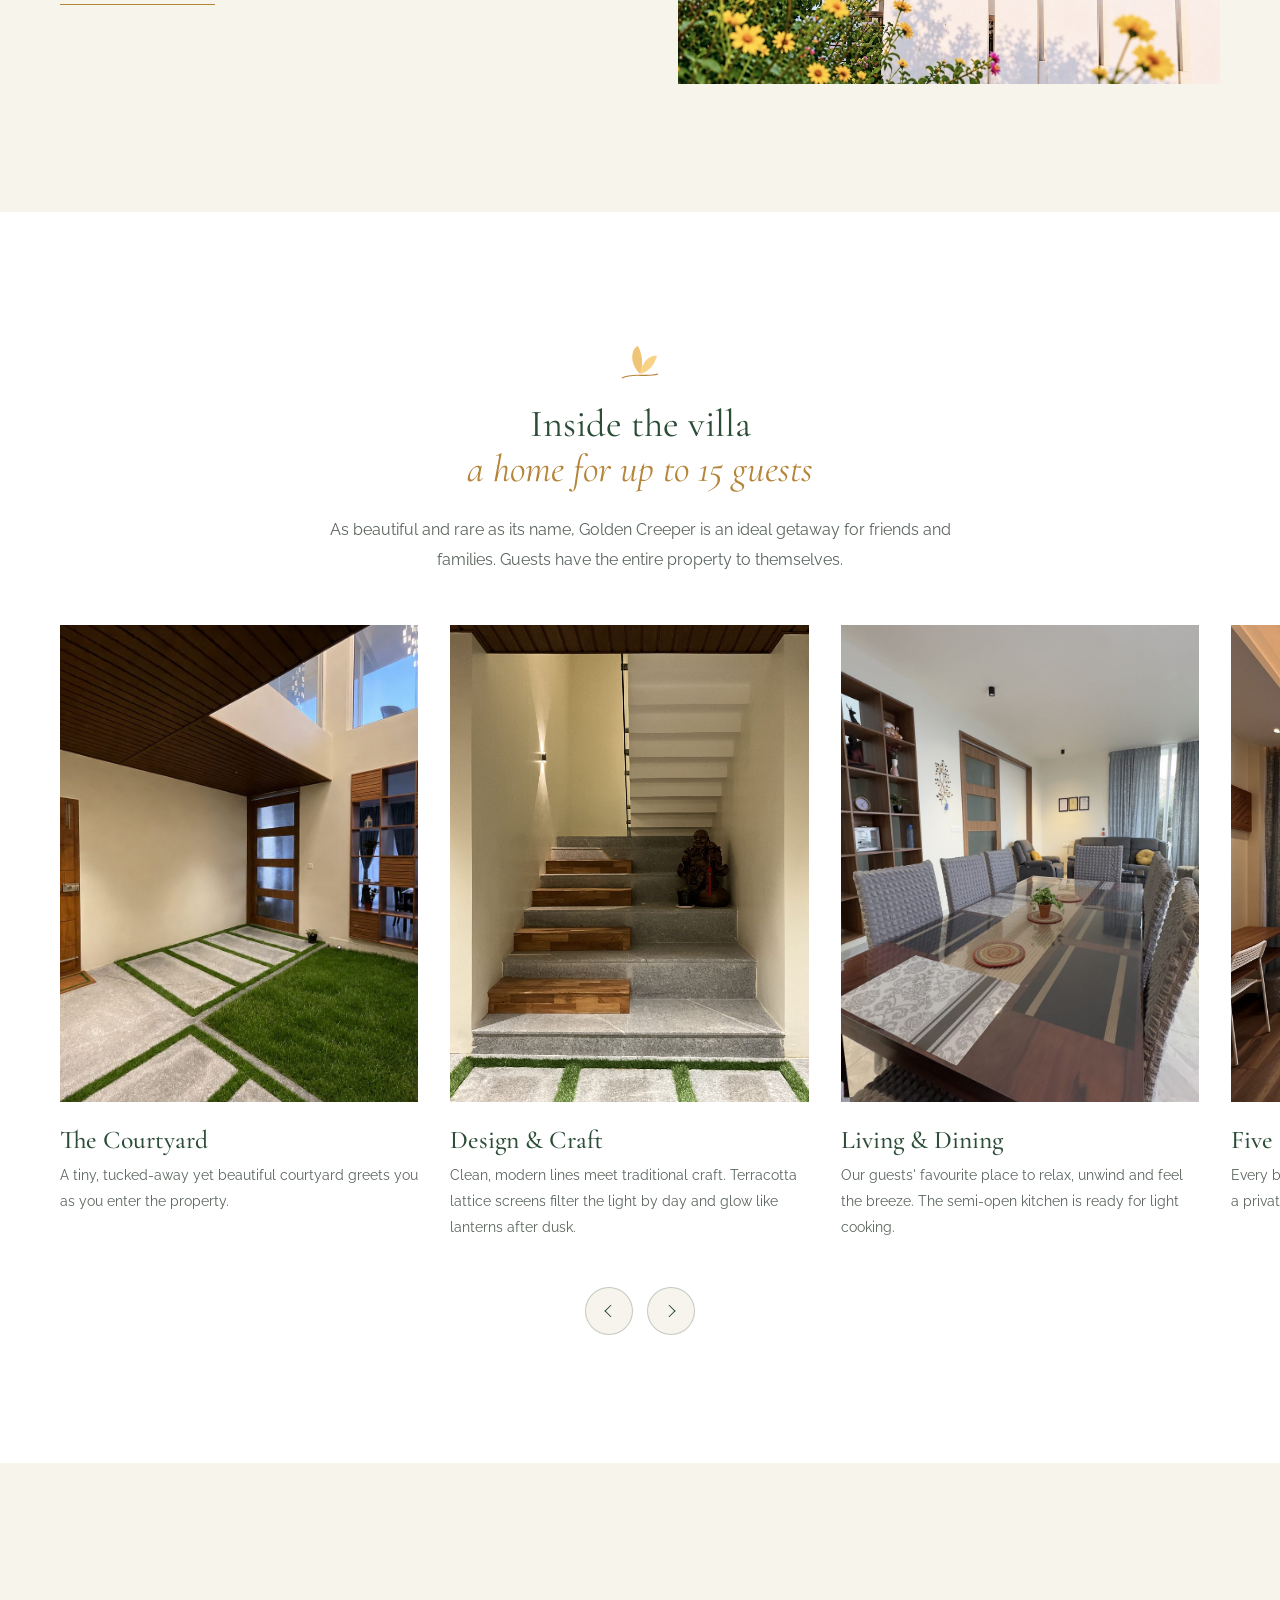
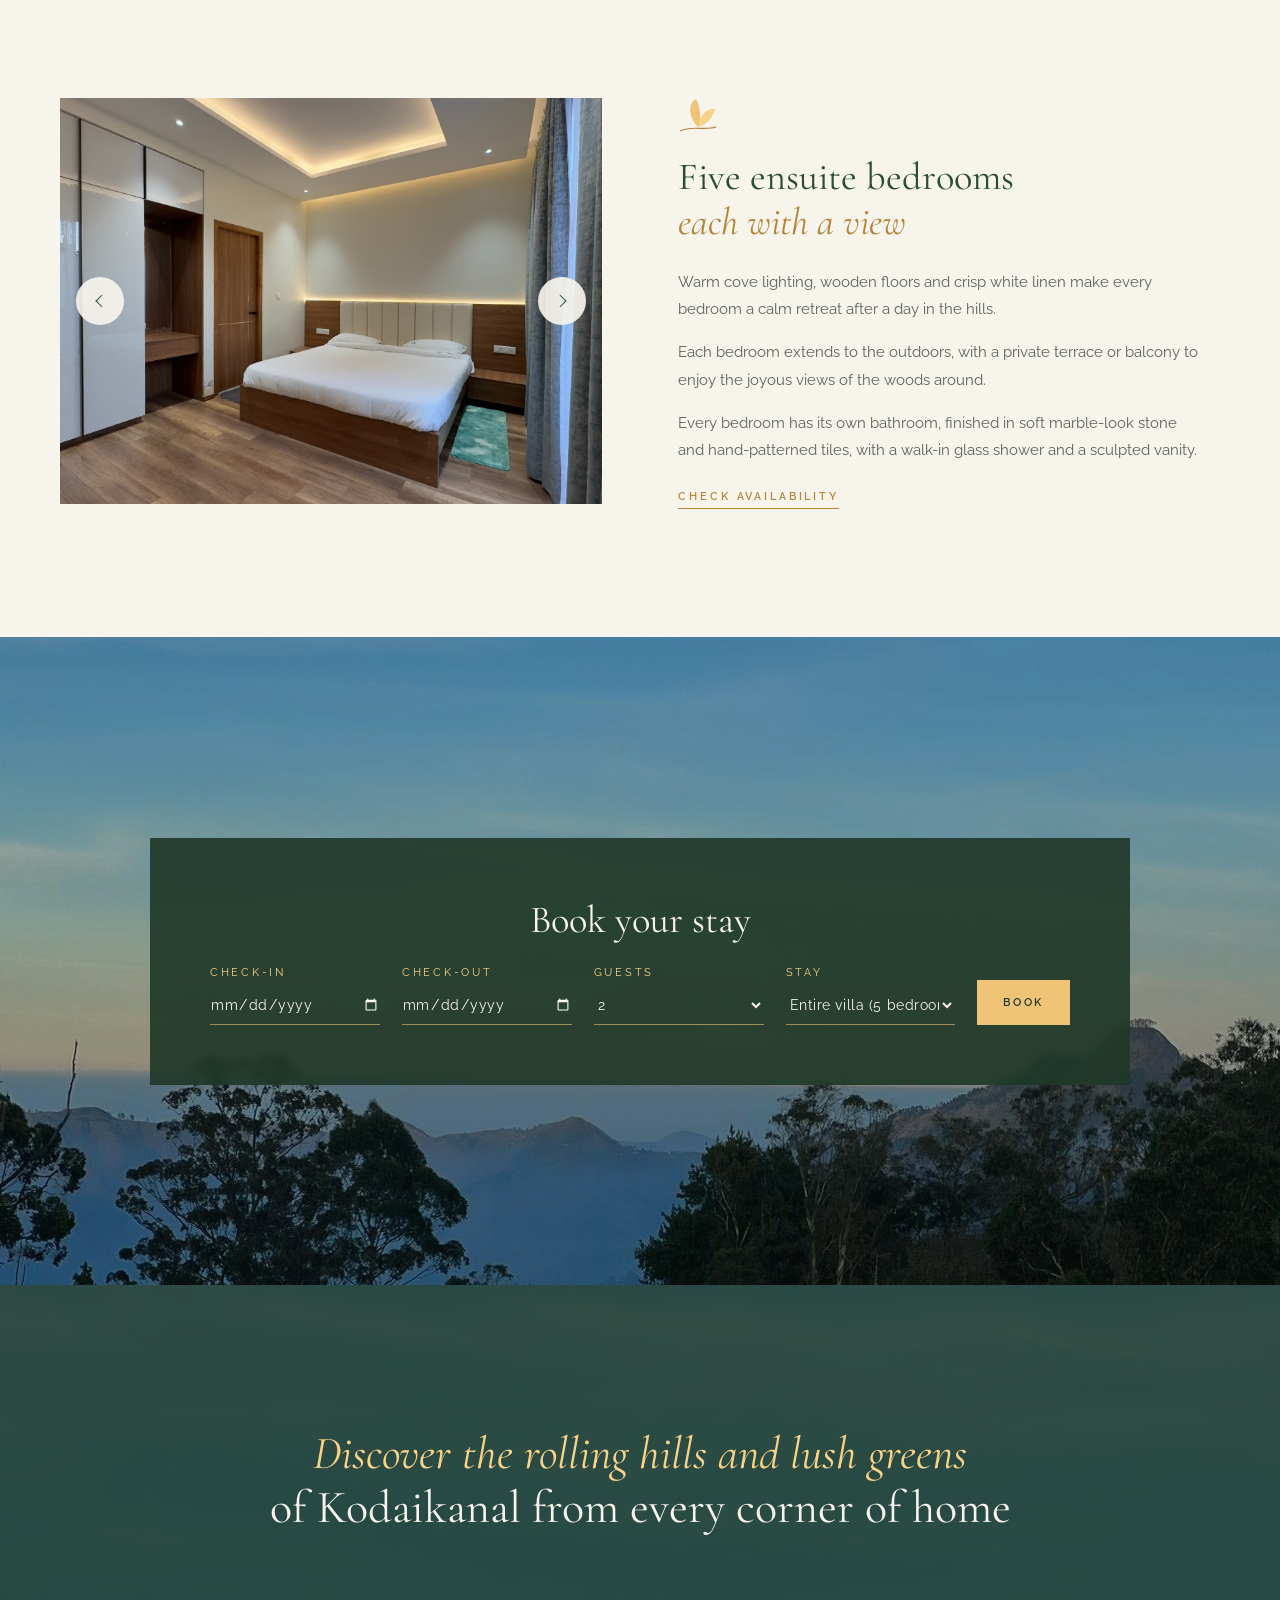
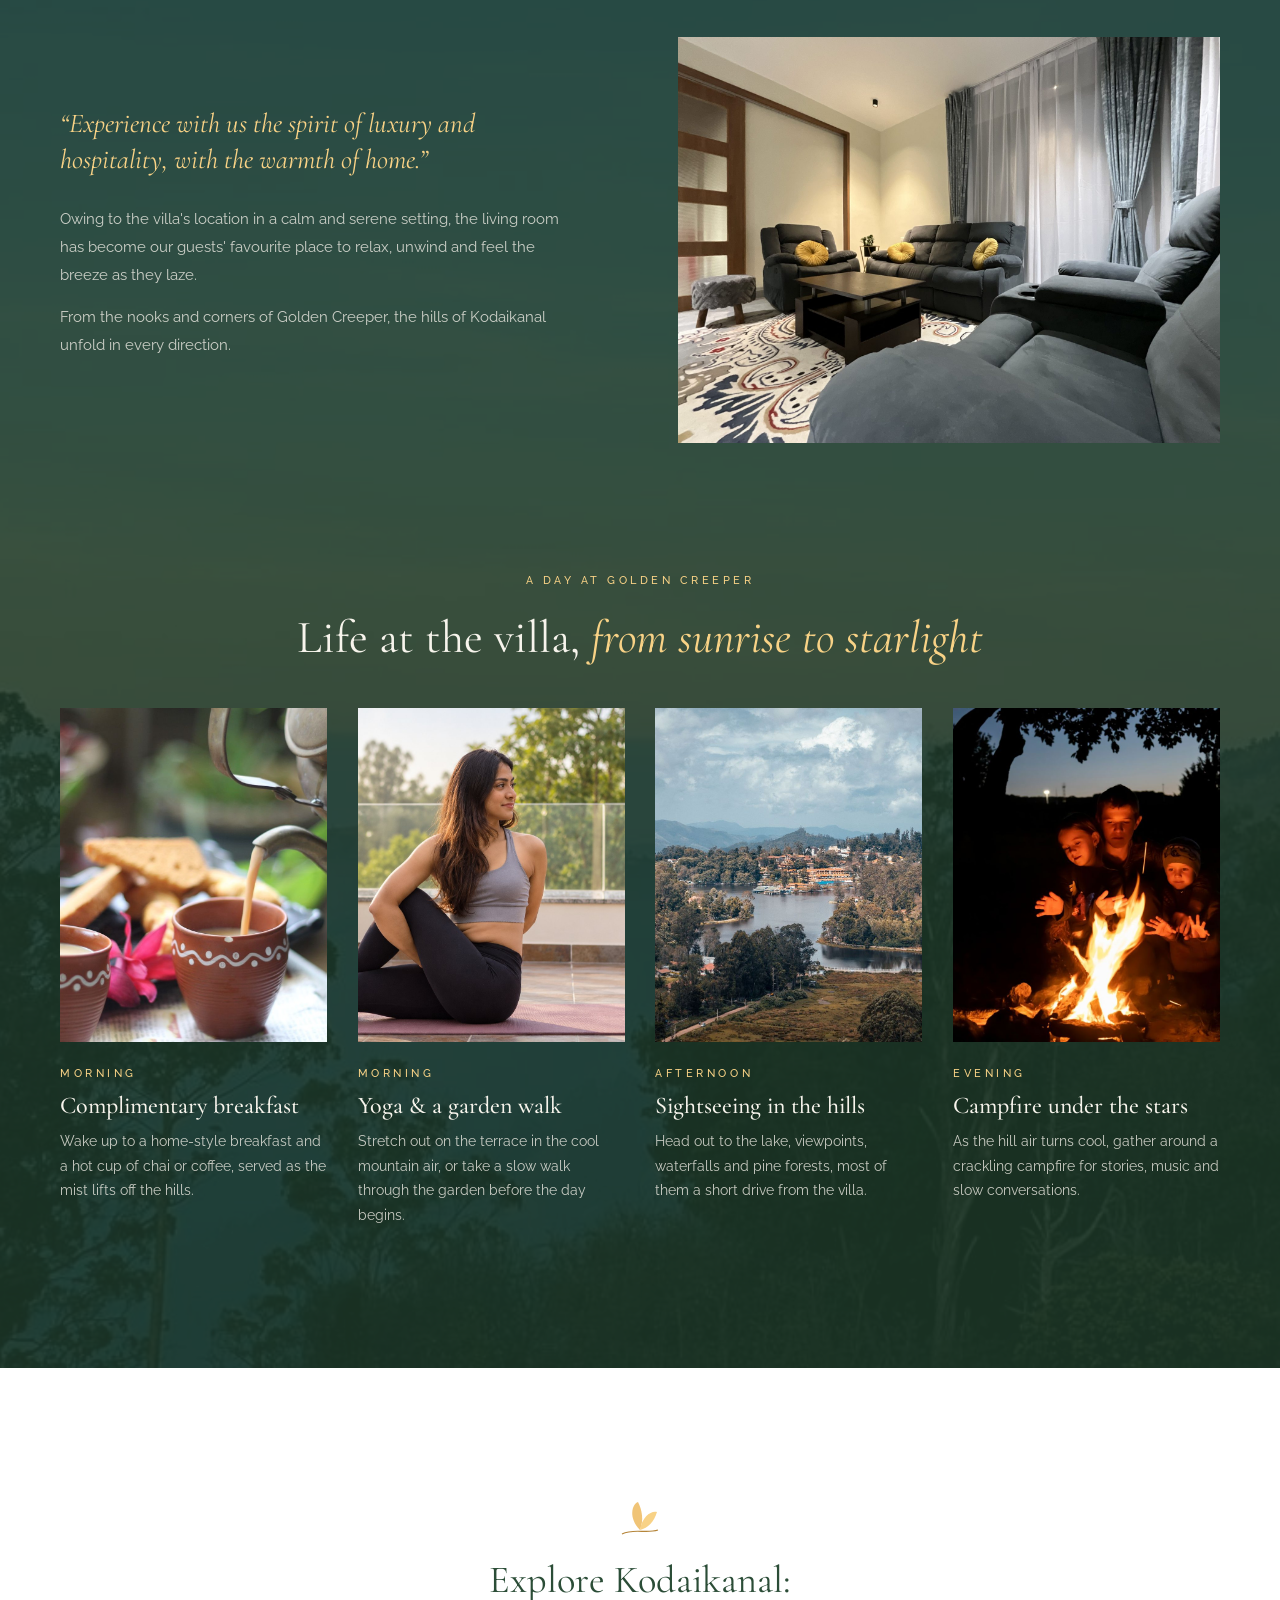
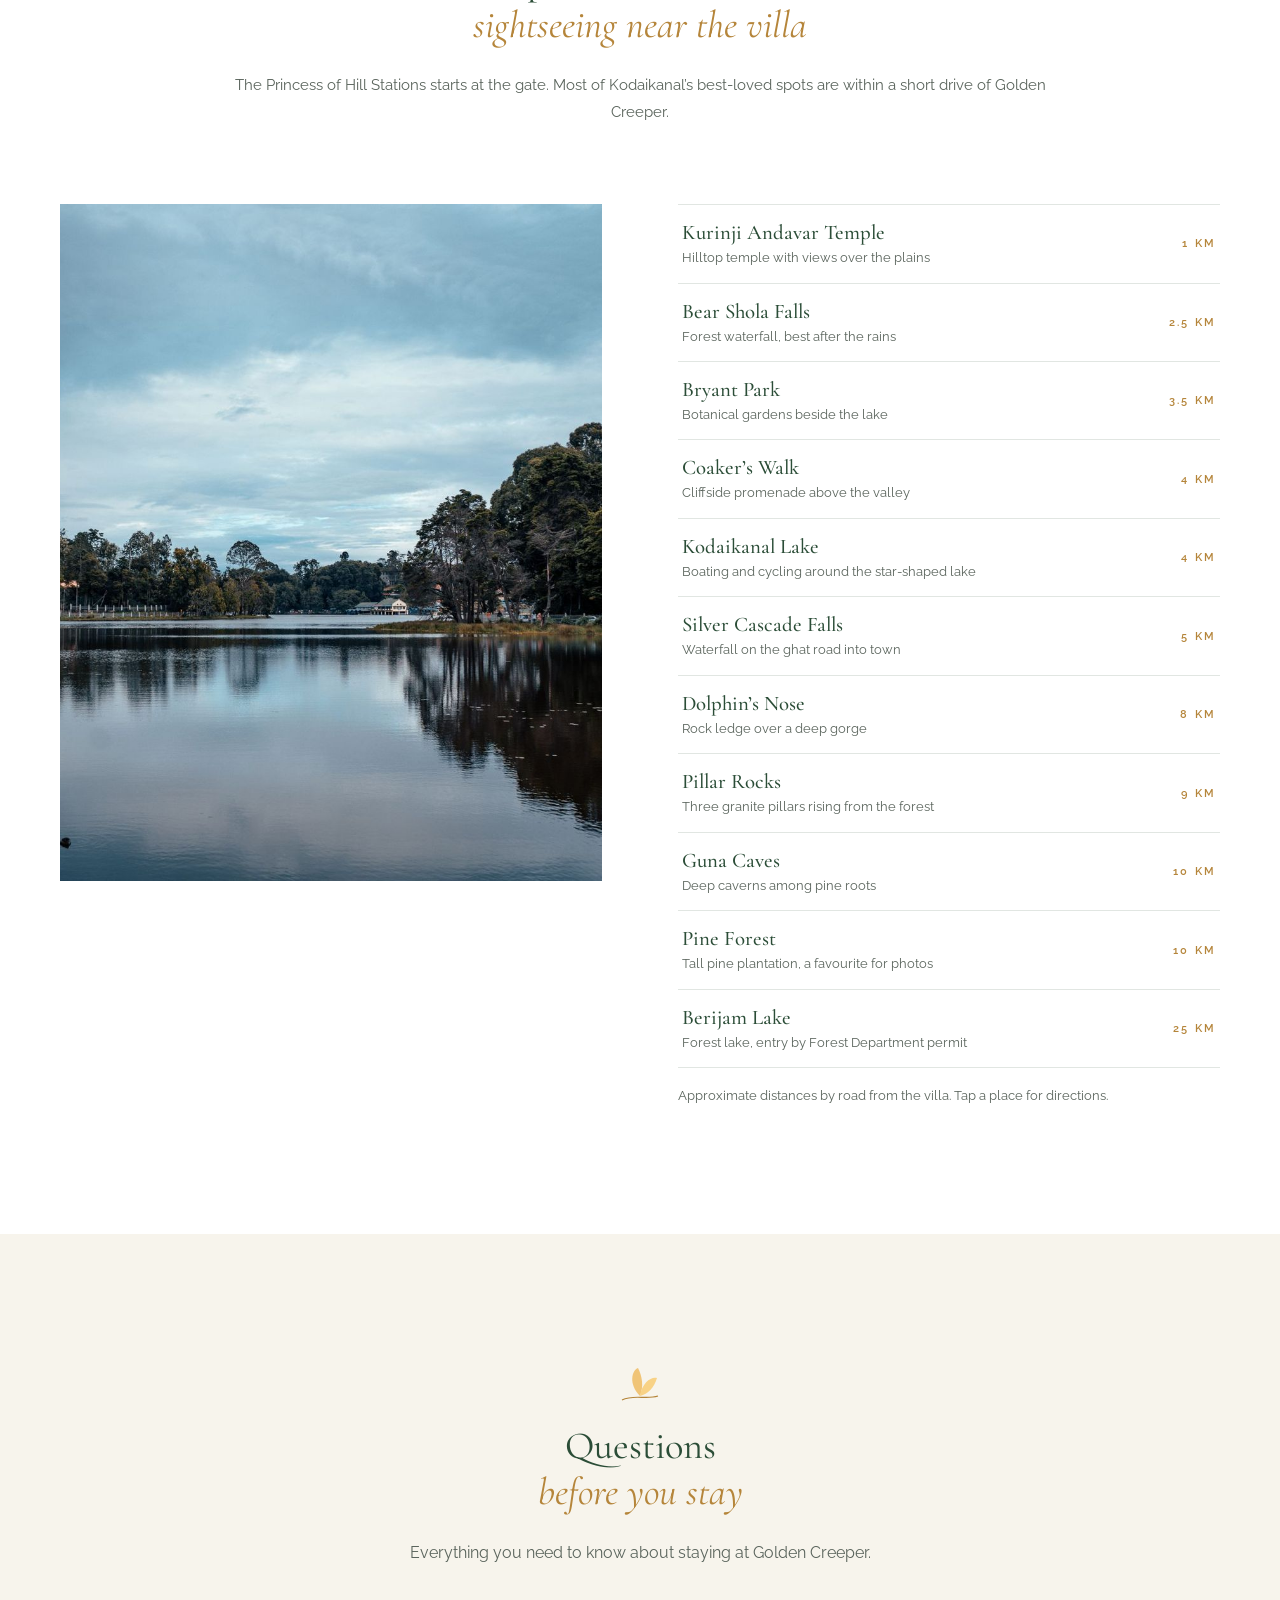
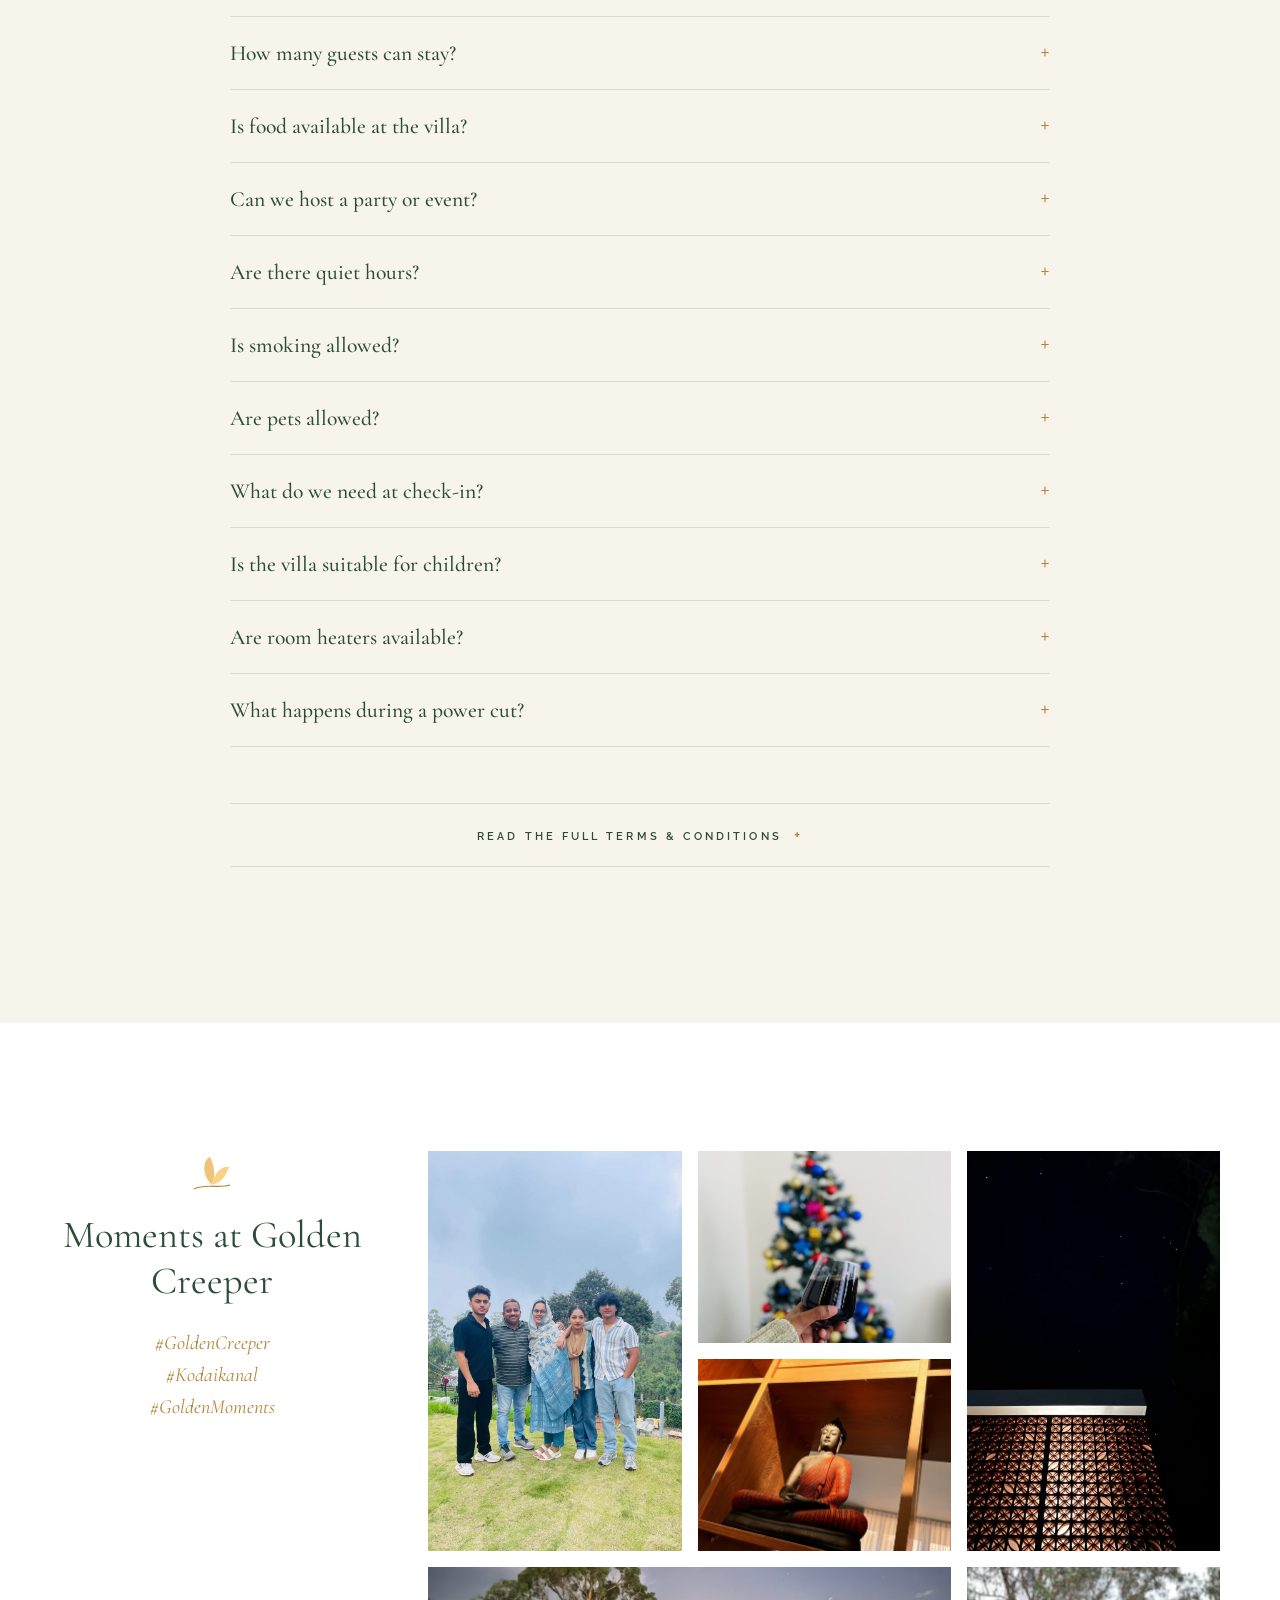
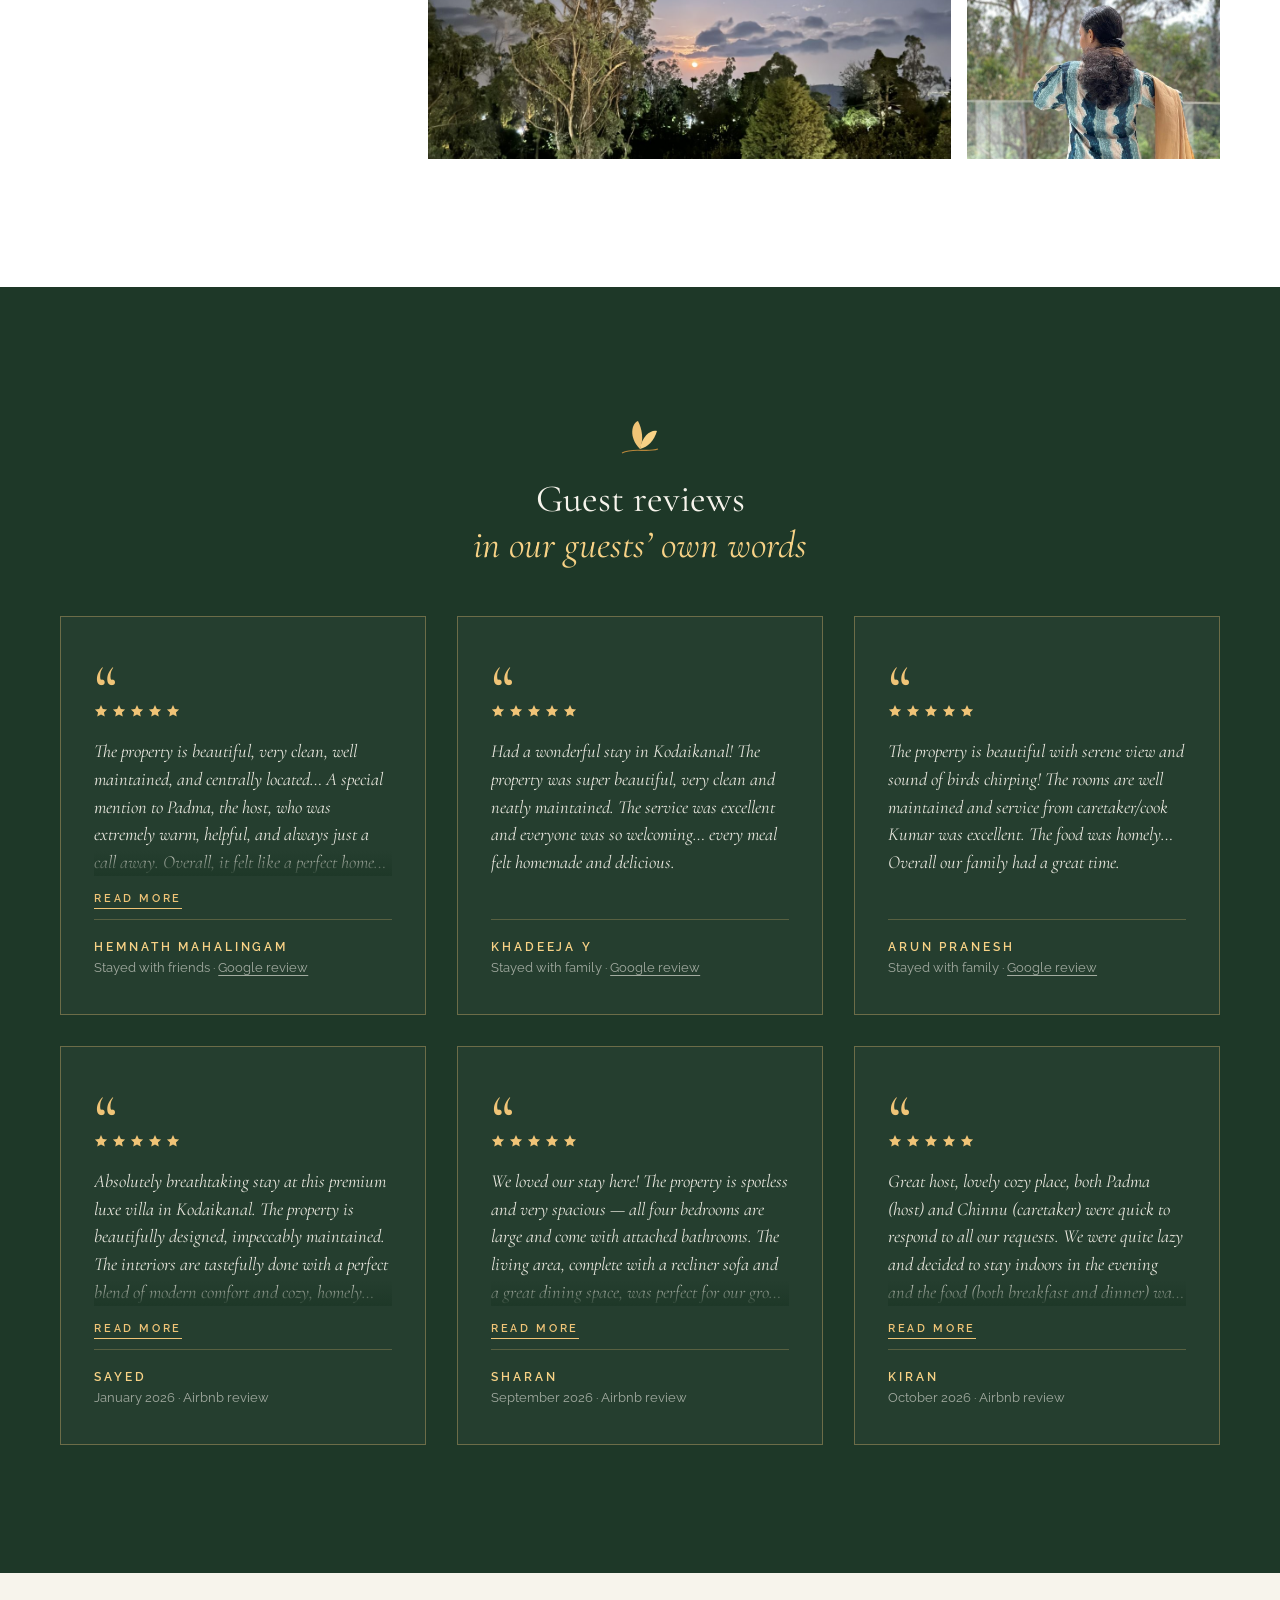
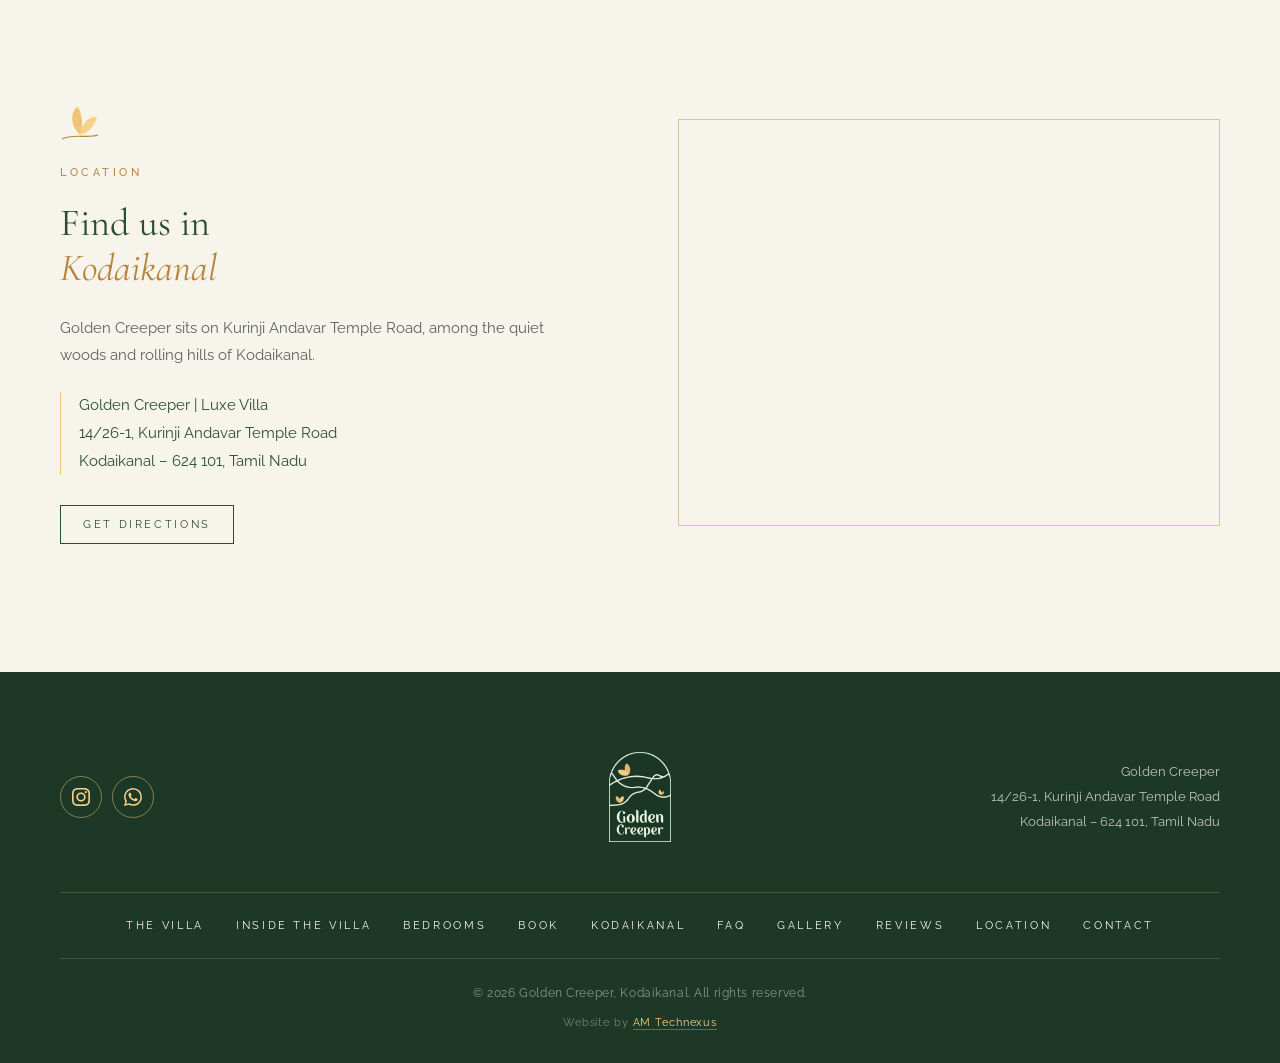
==== commit bfa89928: "New photos: discover slider (5) and bedrooms/baths slider (10) Generated with [Devin](https://devin." ====
--- a/kodaikanal/index.html
+++ b/kodaikanal/index.html
@@ -119,13 +119,11 @@
         <div class="split__media reveal">
           <div class="slider" data-slider>
             <div class="slider__track">
-              <div class="slide"><img src="img/courtyard.jpg" alt="The tucked-away entrance courtyard"></div>
-              <div class="slide"><img src="img/valley.jpg" alt="Misty valley and hills of Kodaikanal at dawn"></div>
-              <div class="slide"><img src="img/terrace.jpg" alt="Open terrace overlooking the eucalyptus woods at sunset"></div>
-              <div class="slide"><img src="img/garden-terrace.jpg" alt="Terraced lawns and stone walls beside the villa"></div>
-              <div class="slide"><img src="img/lattice-flowers.jpg" alt="Terracotta lattice facade in golden evening light, framed by wildflowers"></div>
-              <div class="slide"><img src="img/garden.jpg" alt="The lawn and garden steps inside the gate"></div>
-              <div class="slide"><img src="img/cover.jpg" alt="The villa lit up at dusk in the woods"></div>
+              <div class="slide"><img src="img/facade-flowers.jpg" alt="The villa's terracotta lattice facade framed by yellow wildflowers"></div>
+              <div class="slide"><img src="img/hills-dawn.jpg" alt="Layered misty hills of Kodaikanal under a dawn sky"></div>
+              <div class="slide"><img src="img/terrace-clouds.jpg" alt="The tiled terrace with glass railings under golden evening clouds"></div>
+              <div class="slide"><img src="img/lawn-gate.jpg" alt="The manicured lawn, stone retaining walls and villa gate"></div>
+              <div class="slide"><img src="img/lawn-wall.jpg" alt="Tiered lawns and stone walls beside the villa"></div>
             </div>
             <button class="slider__btn slider__btn--prev" aria-label="Previous"></button>
             <button class="slider__btn slider__btn--next" aria-label="Next"></button>
@@ -163,14 +161,16 @@
         <div class="split__media reveal">
           <div class="slider" data-slider>
             <div class="slider__track">
-              <div class="slide"><img src="img/bedroom-2.jpg" alt="Bedroom with sliding doors onto a private terrace"></div>
-              <div class="slide"><img src="img/bedroom-1.jpg" alt="Bedroom with a backlit wooden ceiling disc and window seat"></div>
-              <div class="slide"><img src="img/bedroom-3.jpg" alt="Bedroom with tall windows and a dressing area"></div>
-              <div class="slide"><img src="img/balcony.jpg" alt="Private balcony with seating"></div>
-              <div class="slide"><img src="img/bath-1.jpg" alt="Bathroom with walk-in glass shower and round mirror"></div>
-              <div class="slide"><img src="img/bath-2.jpg" alt="Shower with lit niche of patterned tiles"></div>
-              <div class="slide"><img src="img/bath-3.jpg" alt="Bathroom with vessel basin and warm cove lighting"></div>
-              <div class="slide"><img src="img/bath-4.jpg" alt="Bathroom with patterned tile feature wall"></div>
+              <div class="slide"><img src="img/bedroom-4.jpg" alt="Bedroom with warm cove lighting and a sliding wardrobe"></div>
+              <div class="slide"><img src="img/bedroom-5.jpg" alt="Bedroom with a picture window over the headboard and wooded views"></div>
+              <div class="slide"><img src="img/bedroom-6.jpg" alt="Bedroom with a backlit ceiling disc and deep blue headboard"></div>
+              <div class="slide"><img src="img/bedroom-7.jpg" alt="Bedroom opening onto a private balcony with glass railings"></div>
+              <div class="slide"><img src="img/bedroom-8.jpg" alt="Bedroom with tall windows looking into the evening hills"></div>
+              <div class="slide"><img src="img/balcony-2.jpg" alt="Covered balcony with chairs overlooking the woods"></div>
+              <div class="slide"><img src="img/bath-5.jpg" alt="Bathroom with vessel basin and round mirror"></div>
+              <div class="slide"><img src="img/bath-6.jpg" alt="Walk-in glass shower with patterned tile feature wall"></div>
+              <div class="slide"><img src="img/bath-7.jpg" alt="Bathroom with patterned tile accent wall and vessel basin"></div>
+              <div class="slide"><img src="img/bath-8.jpg" alt="Bathroom with walk-in glass shower and sculpted vanity"></div>
             </div>
             <button class="slider__btn slider__btn--prev" aria-label="Previous"></button>
             <button class="slider__btn slider__btn--next" aria-label="Next"></button>
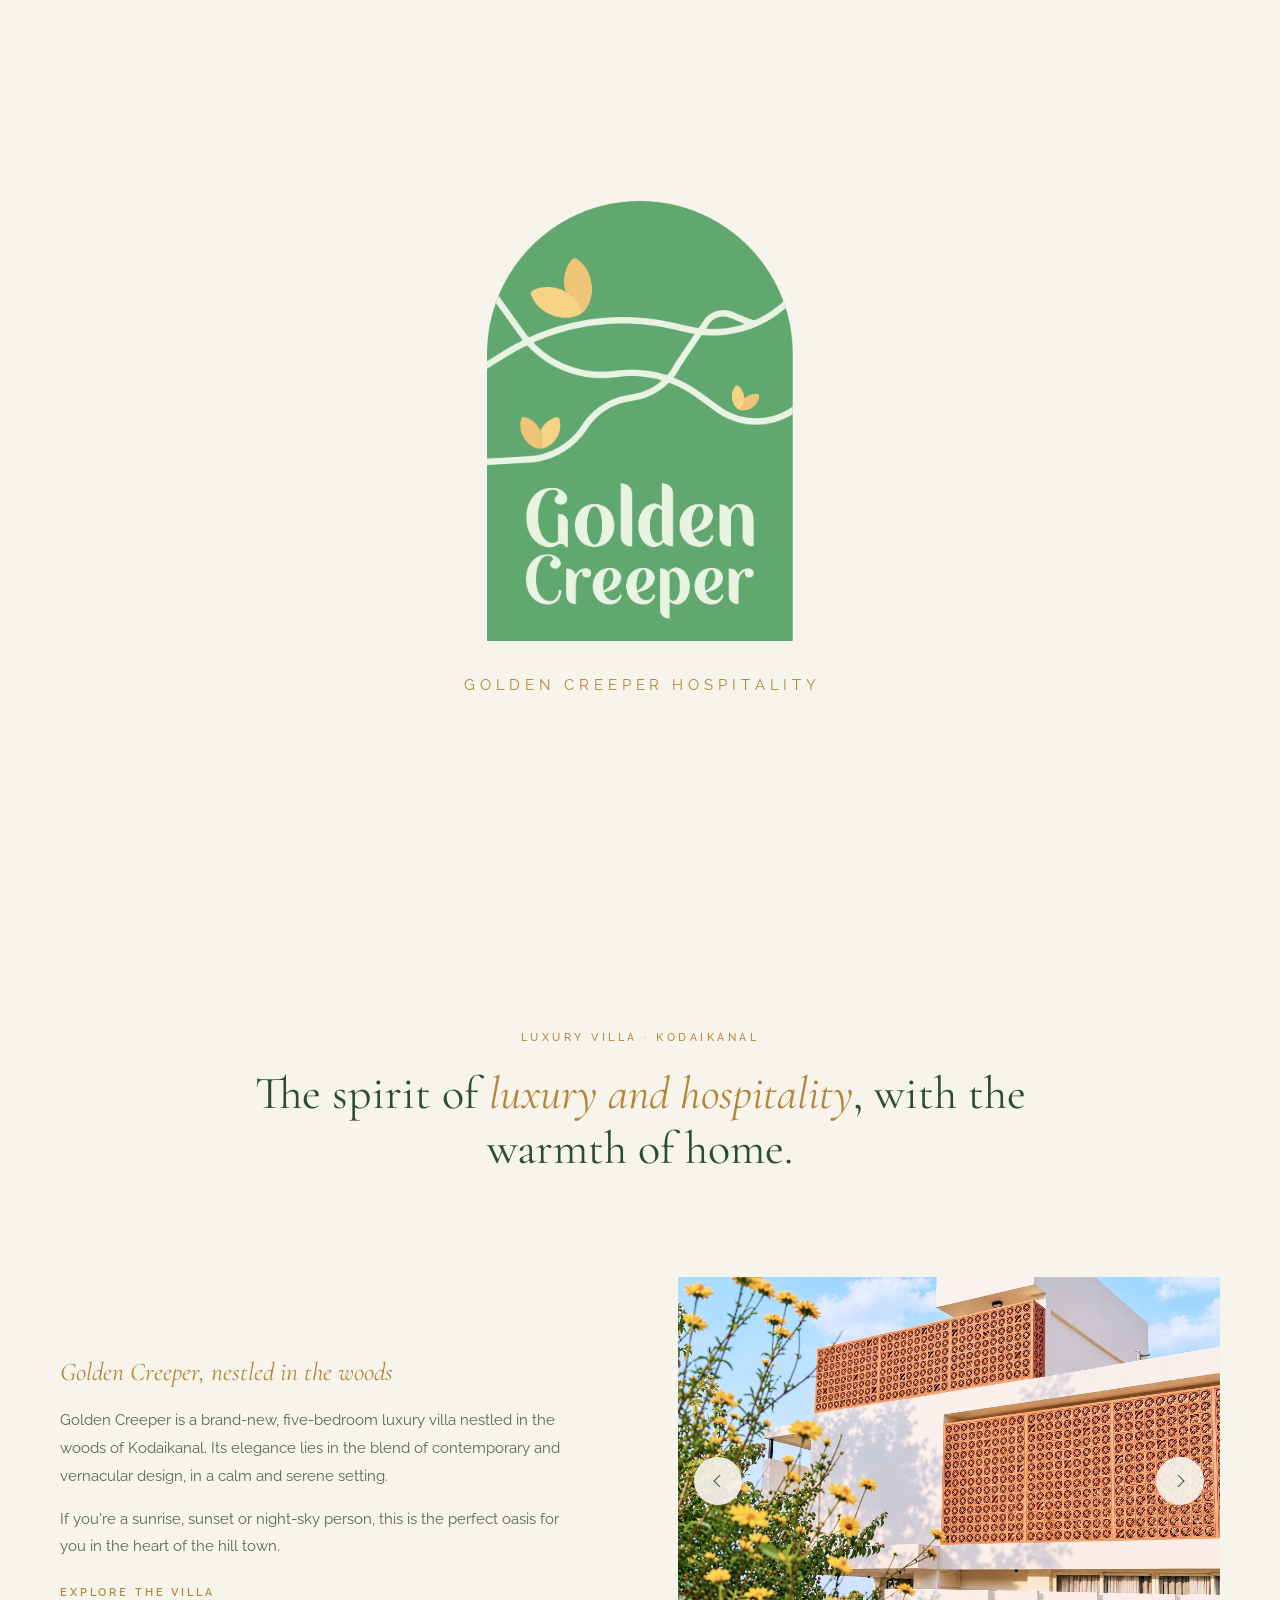
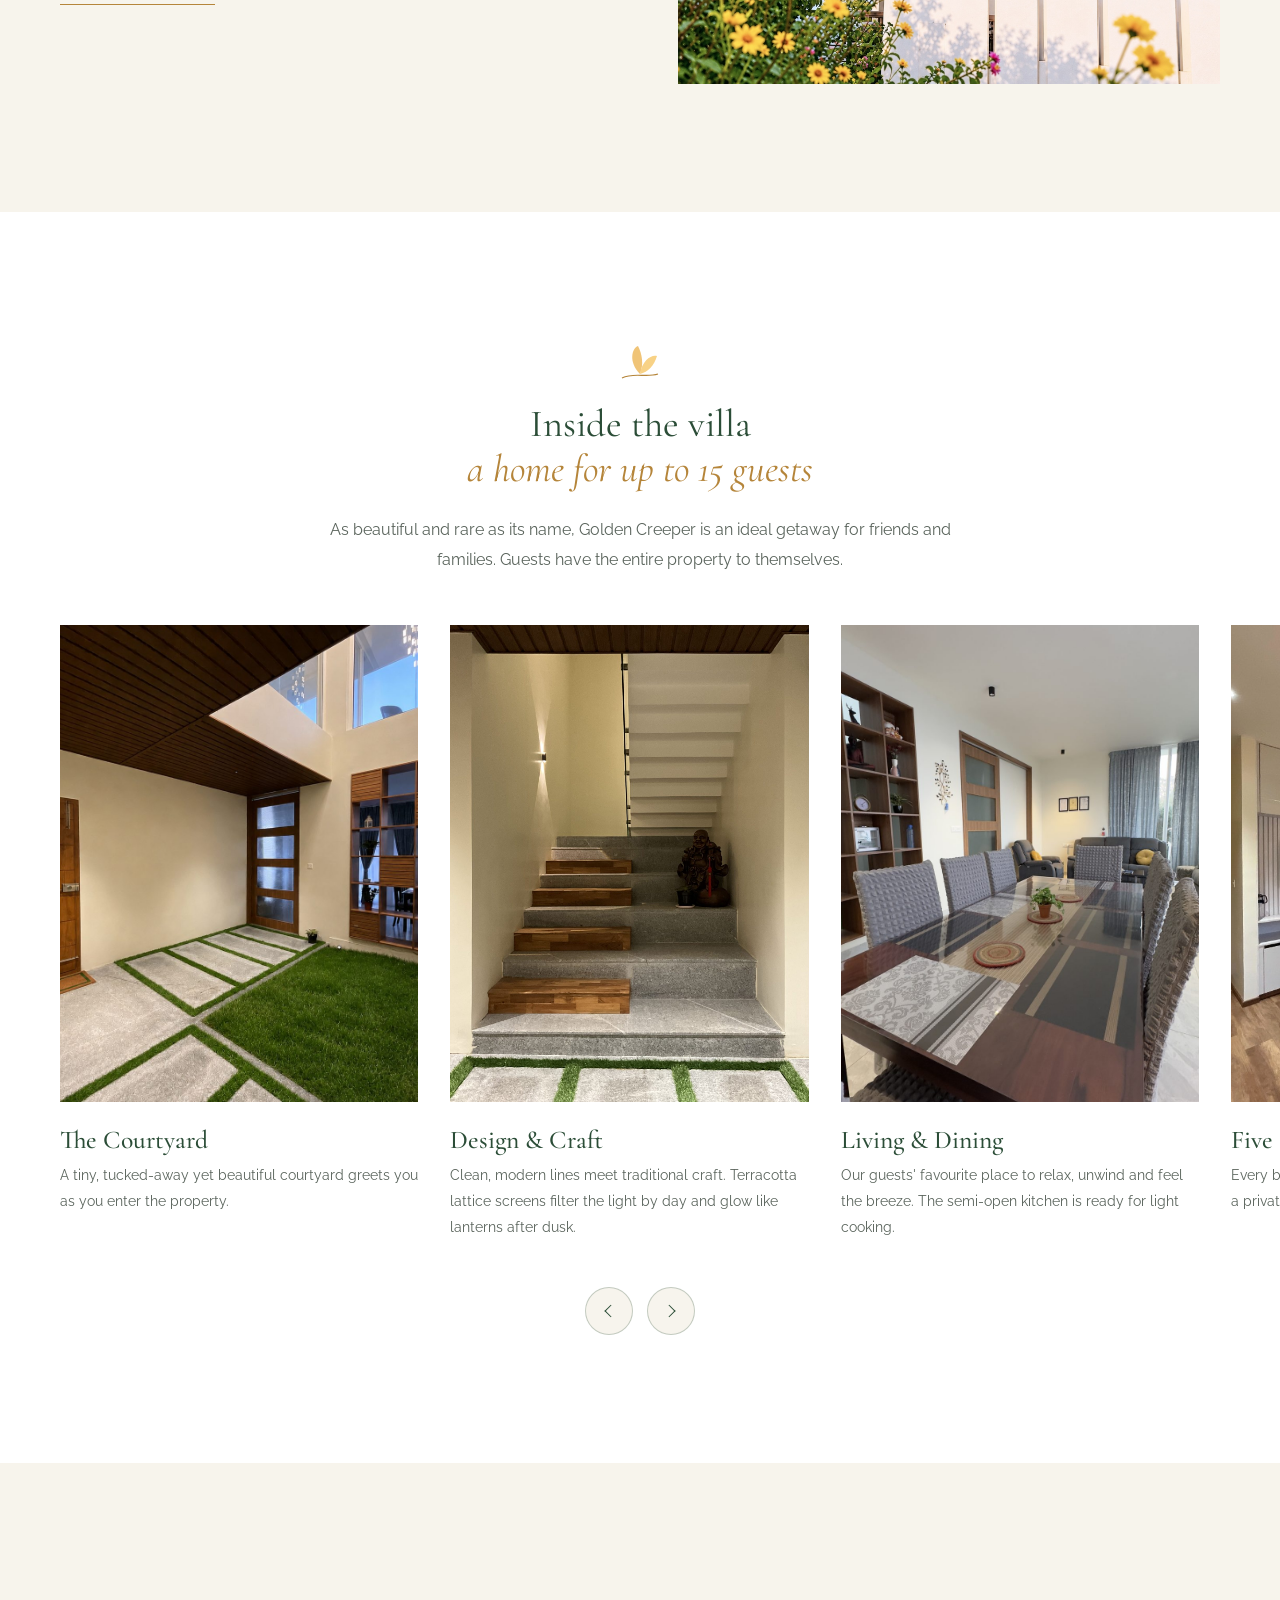
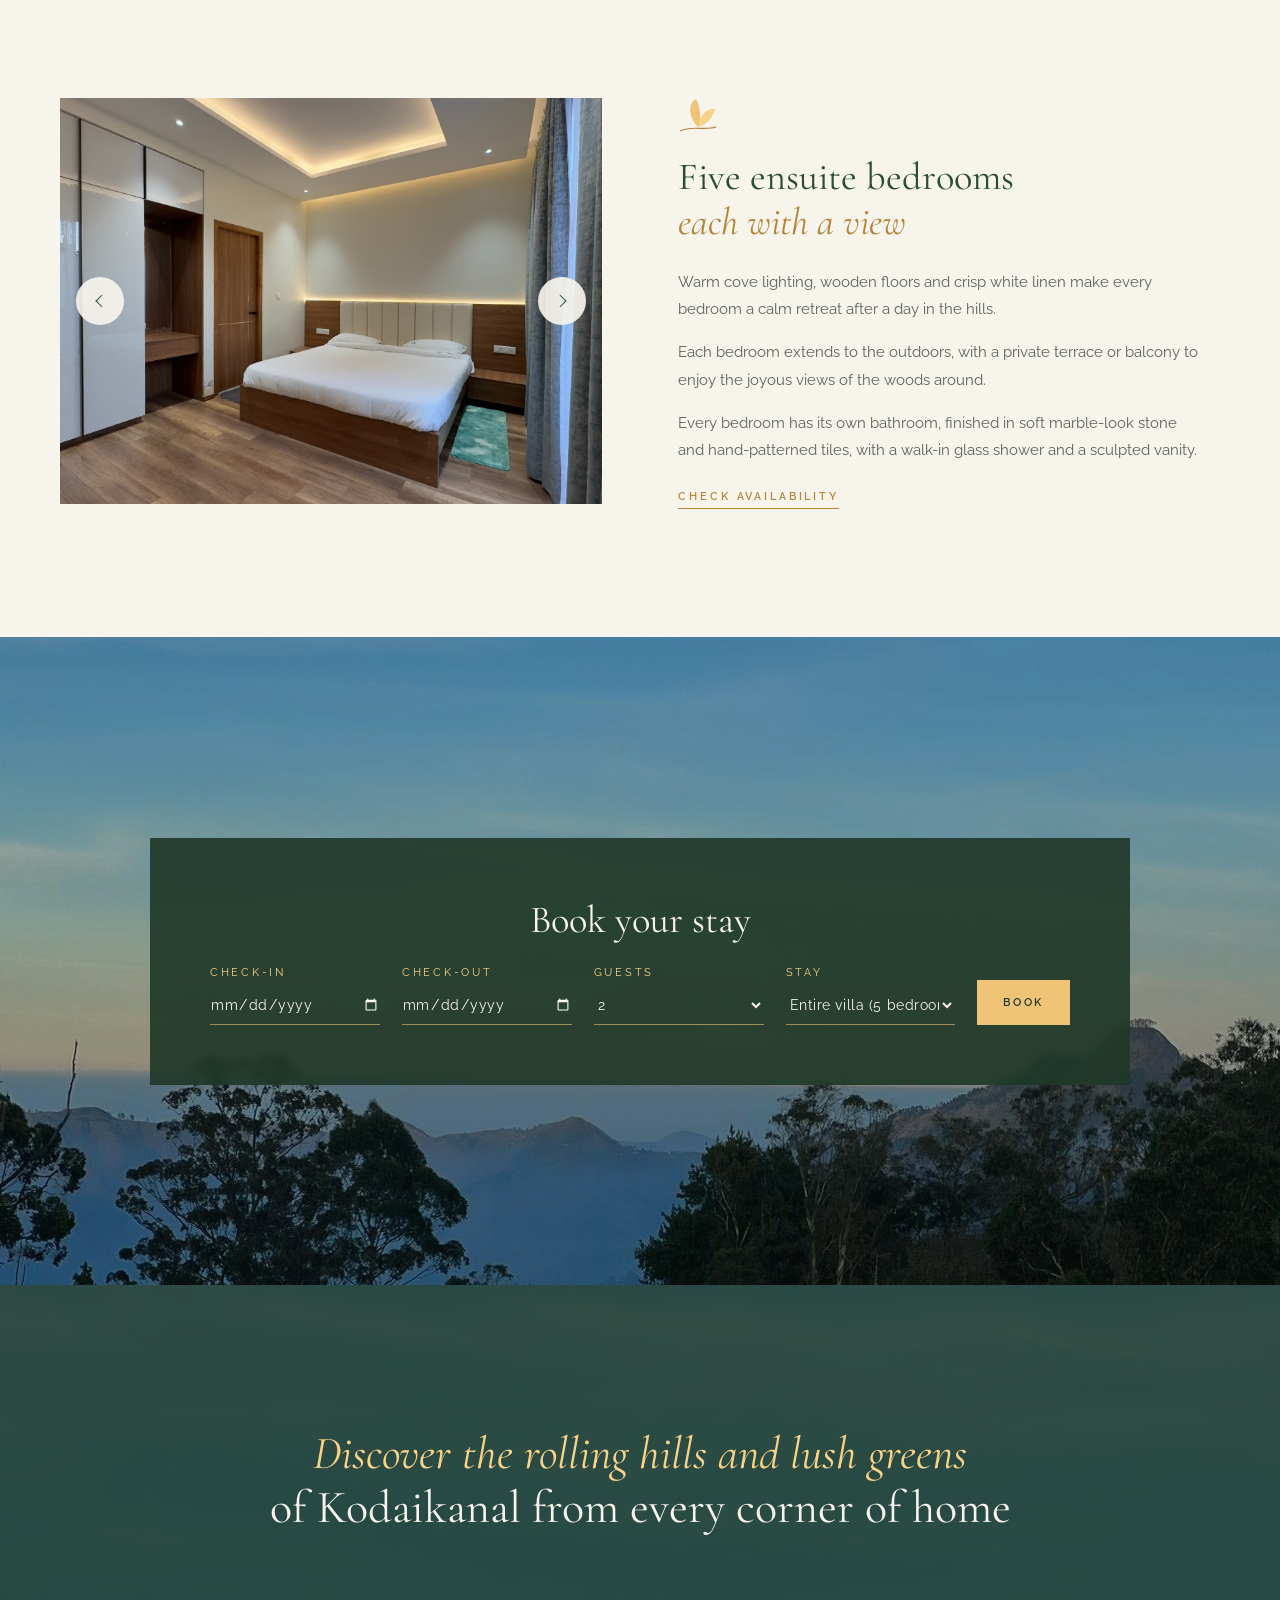
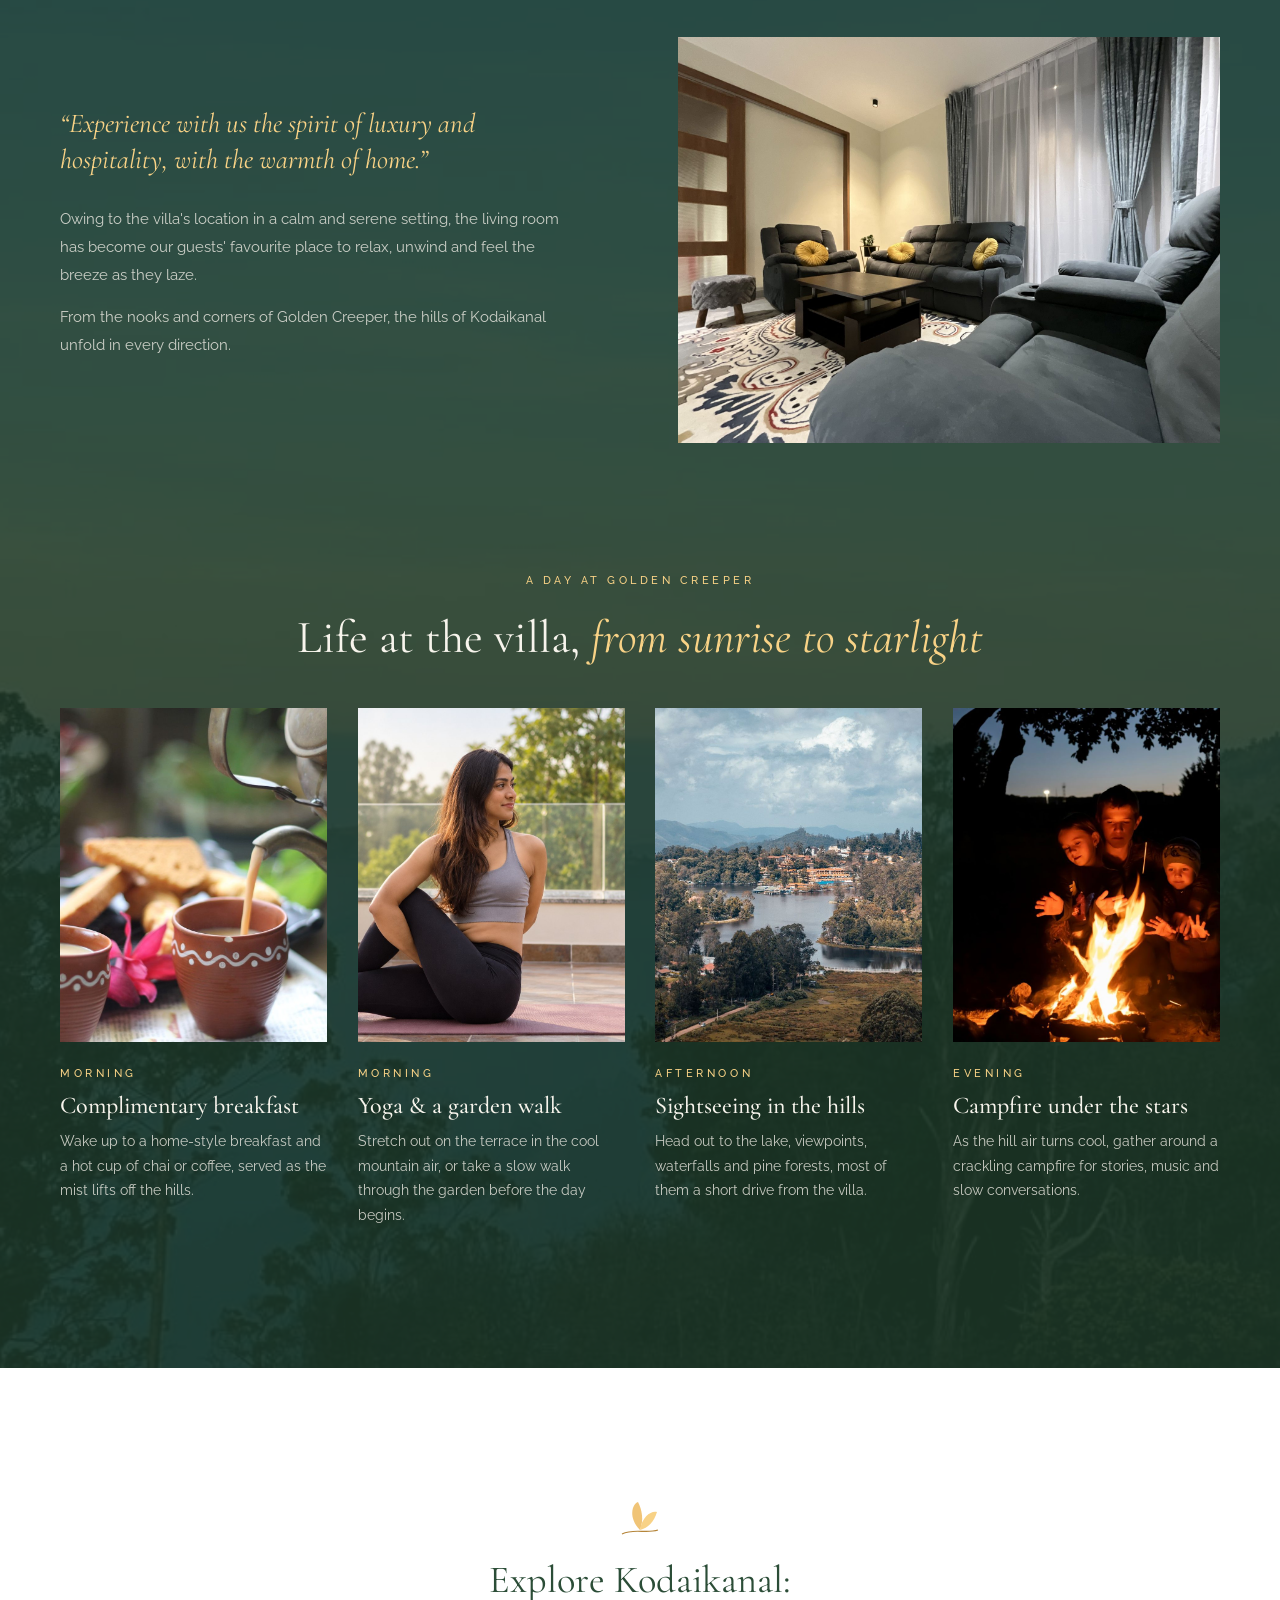
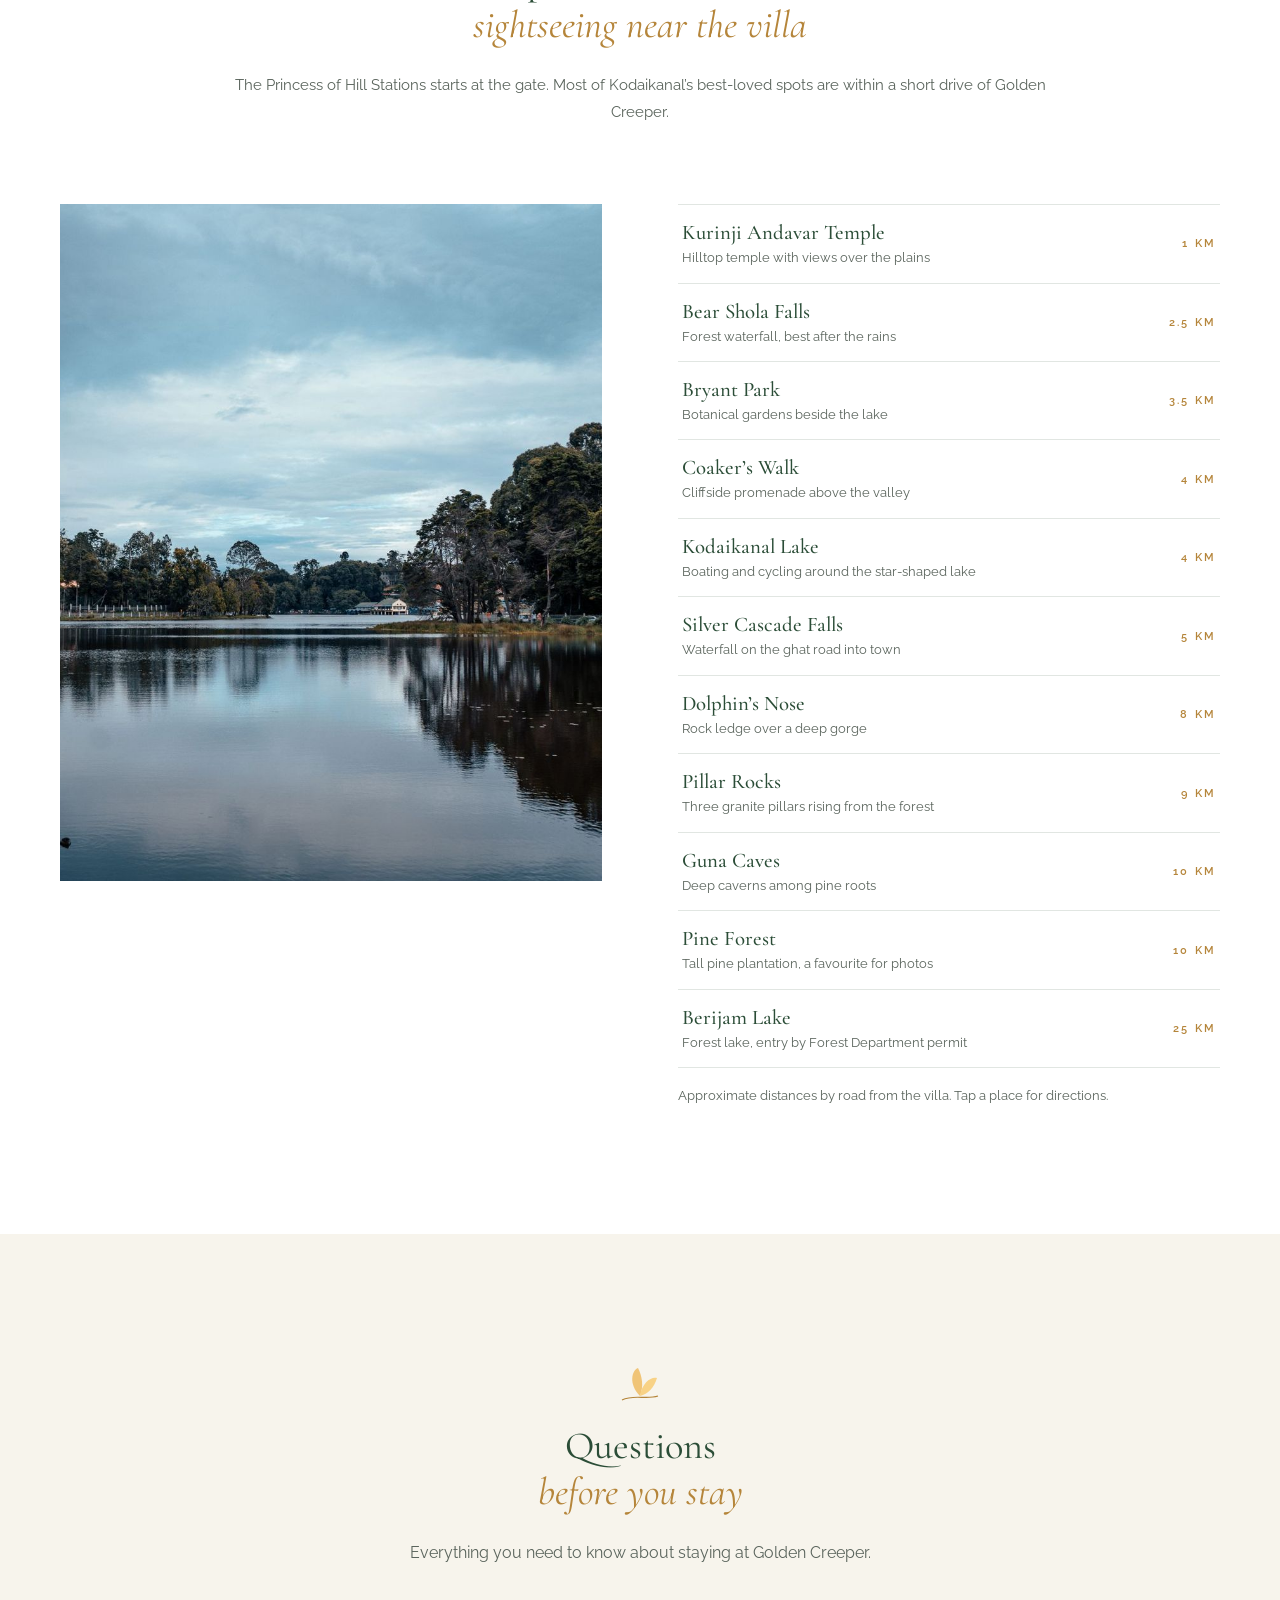
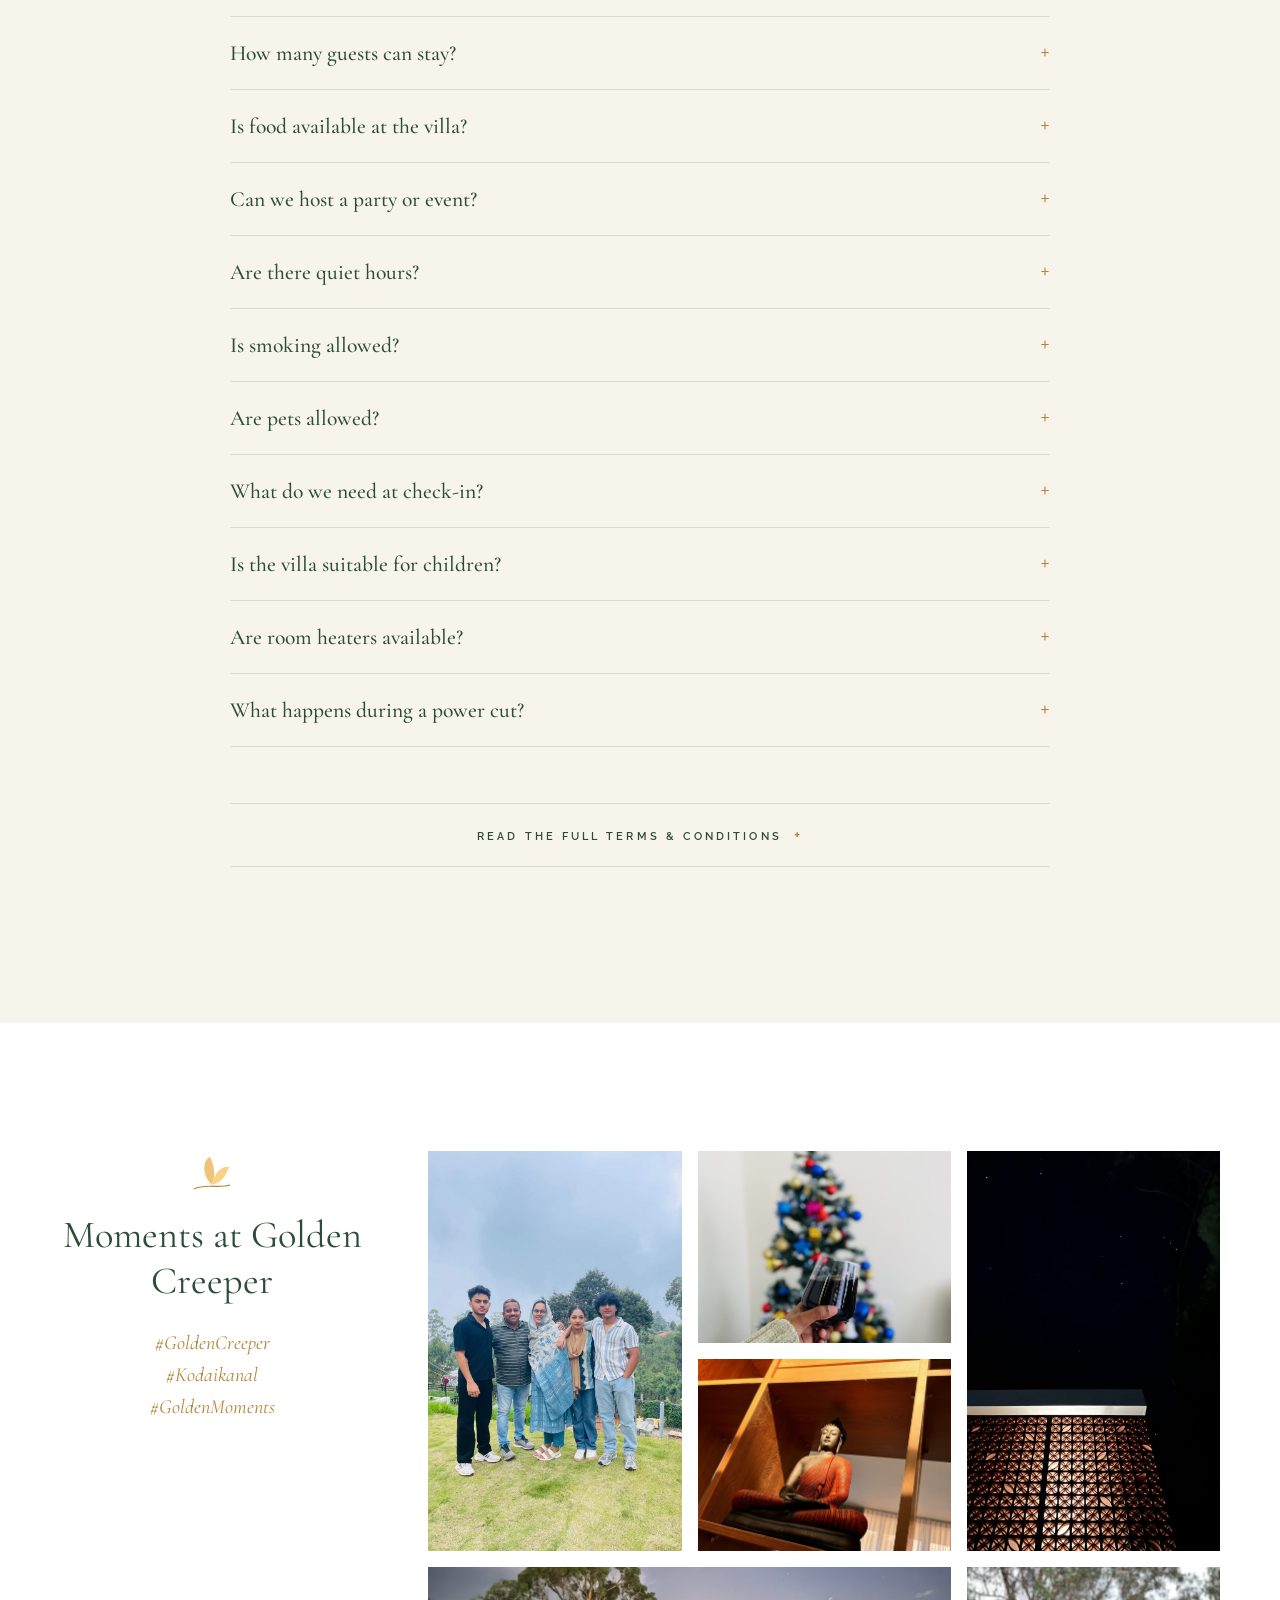
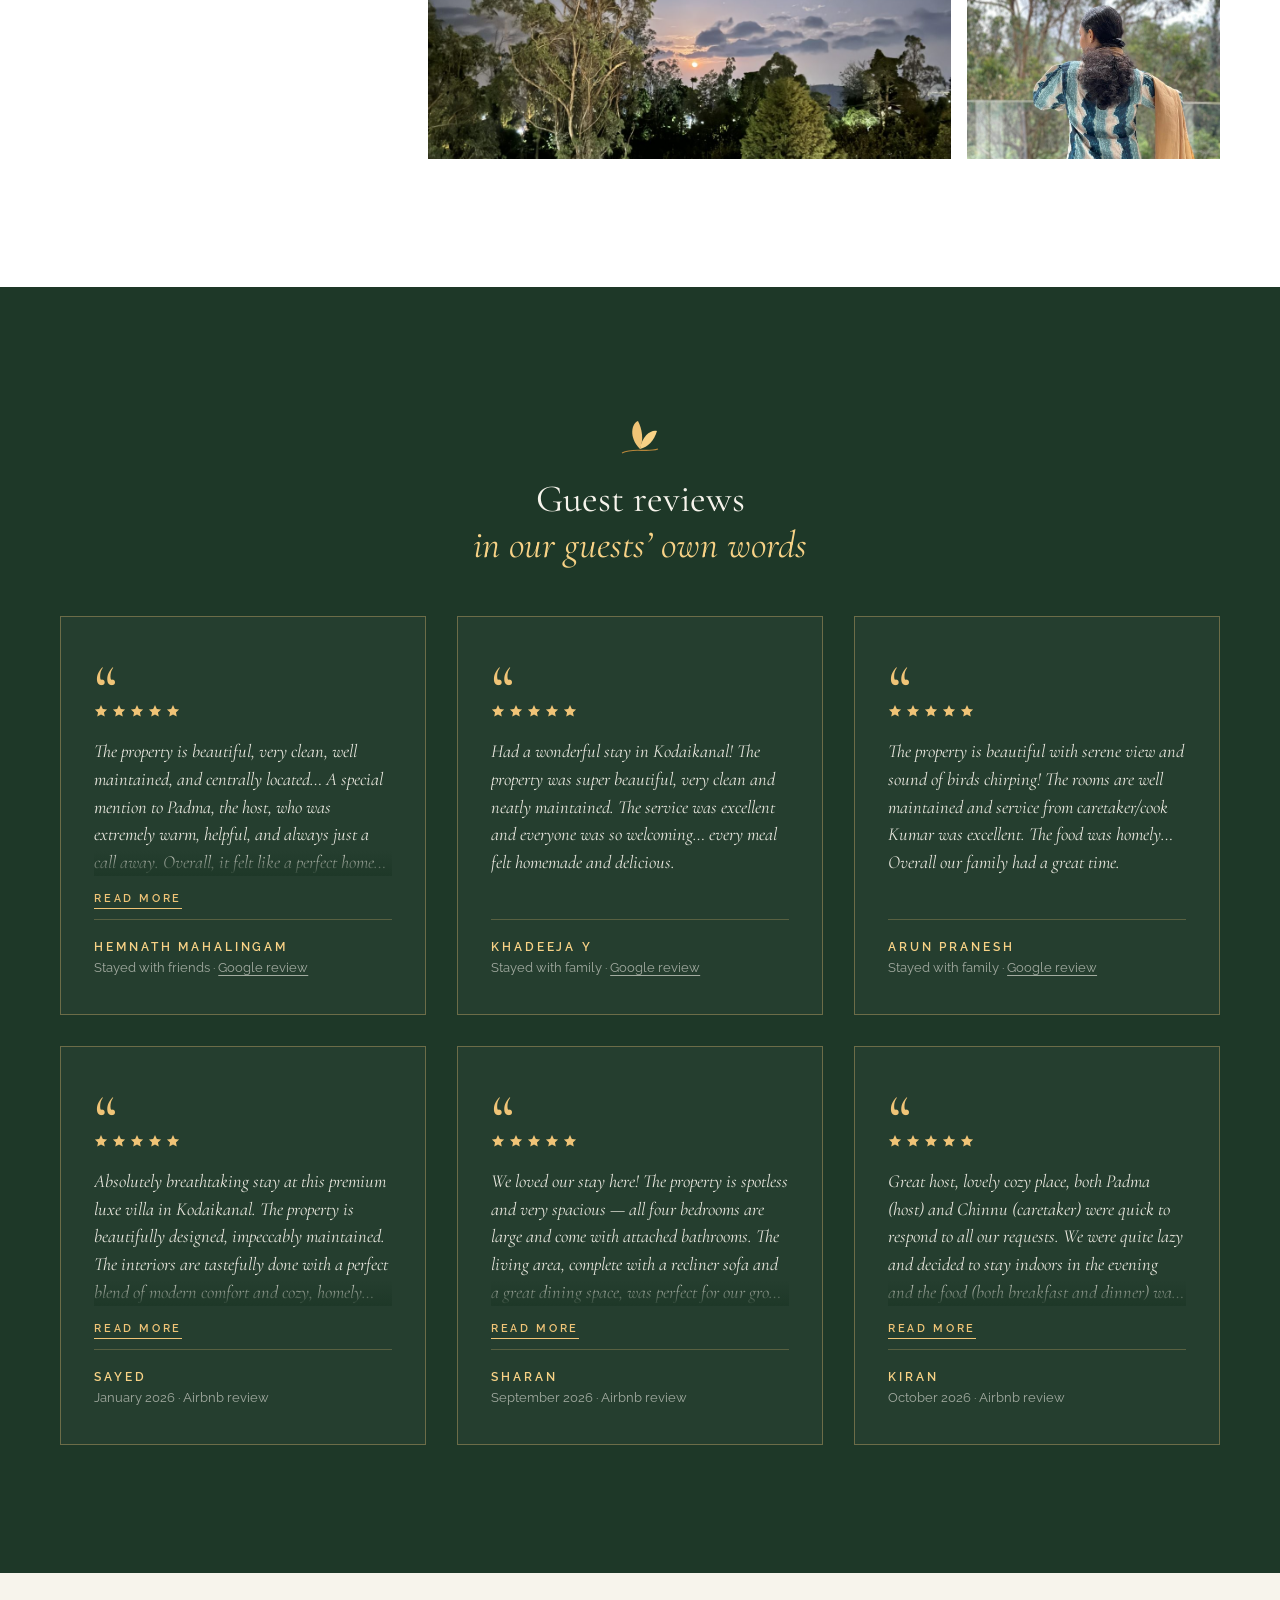
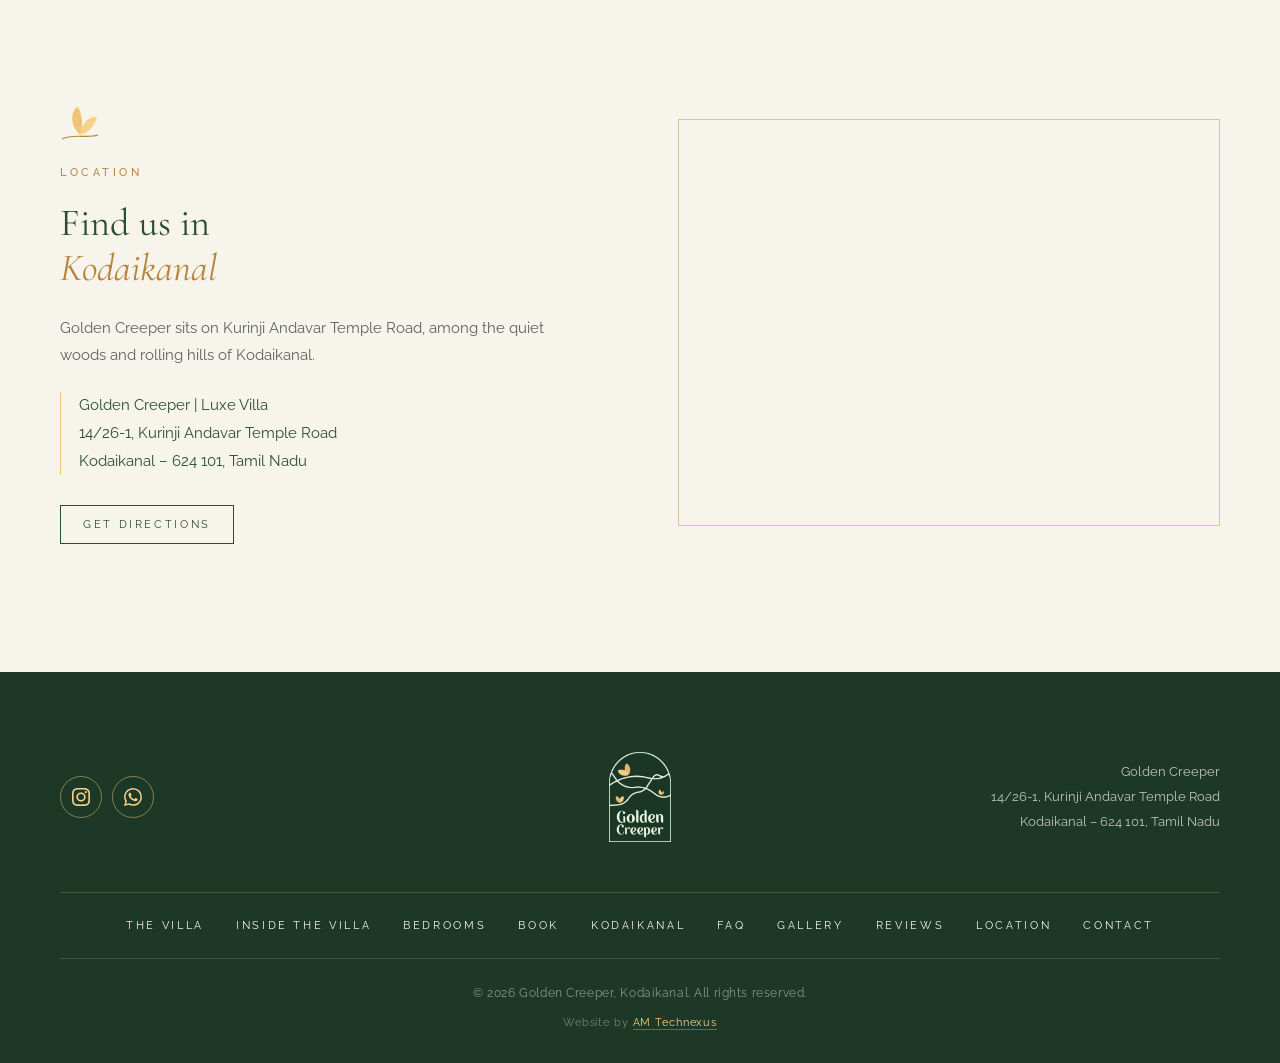
==== commit e02c482c: "Inside the villa: bedroom card uses the ceiling-disc bedroom photo Generated with [Devin](https://de" ====
--- a/kodaikanal/index.html
+++ b/kodaikanal/index.html
@@ -144,7 +144,7 @@
           <article class="room"><div class="room__img"><img src="img/foyer.jpg" alt="Entrance courtyard with lawn, stone pathway and teak front door"></div><h3>The Courtyard</h3><p>A tiny, tucked-away yet beautiful courtyard greets you as you enter the property.</p></article>
           <article class="room"><div class="room__img"><img src="img/stairs.jpg" alt="Stone and teak staircase rising from the courtyard"></div><h3>Design &amp; Craft</h3><p>Clean, modern lines meet traditional craft. Terracotta lattice screens filter the light by day and glow like lanterns after dusk.</p></article>
           <article class="room"><div class="room__img"><img src="img/dining.jpg" alt="Long dining table beside the living room"></div><h3>Living &amp; Dining</h3><p>Our guests' favourite place to relax, unwind and feel the breeze. The semi-open kitchen is ready for light cooking.</p></article>
-          <article class="room"><div class="room__img"><img src="img/bedroom-2.jpg" alt="Bedroom opening onto a private terrace among eucalyptus trees"></div><h3>Five Ensuite Bedrooms</h3><p>Every bedroom has its own bathroom and opens onto a private terrace or balcony.</p></article>
+          <article class="room"><div class="room__img"><img src="img/bedroom-6.jpg" alt="Bedroom with a backlit ceiling disc and deep blue headboard"></div><h3>Five Ensuite Bedrooms</h3><p>Every bedroom has its own bathroom and opens onto a private terrace or balcony.</p></article>
           <article class="room"><div class="room__img"><img src="img/terrace.jpg" alt="Terrace with glass railings overlooking the woods"></div><h3>Terraces &amp; Balconies</h3><p>Step outside to take in the joyous views of the woods and the hills all around.</p></article>
           <article class="room"><div class="room__img"><img src="img/carport.jpg" alt="Covered carport inside the villa gate"></div><h3>Covered Parking</h3><p>A covered carport inside the gate, so you can drive right up to the front door.</p></article>
         </div>
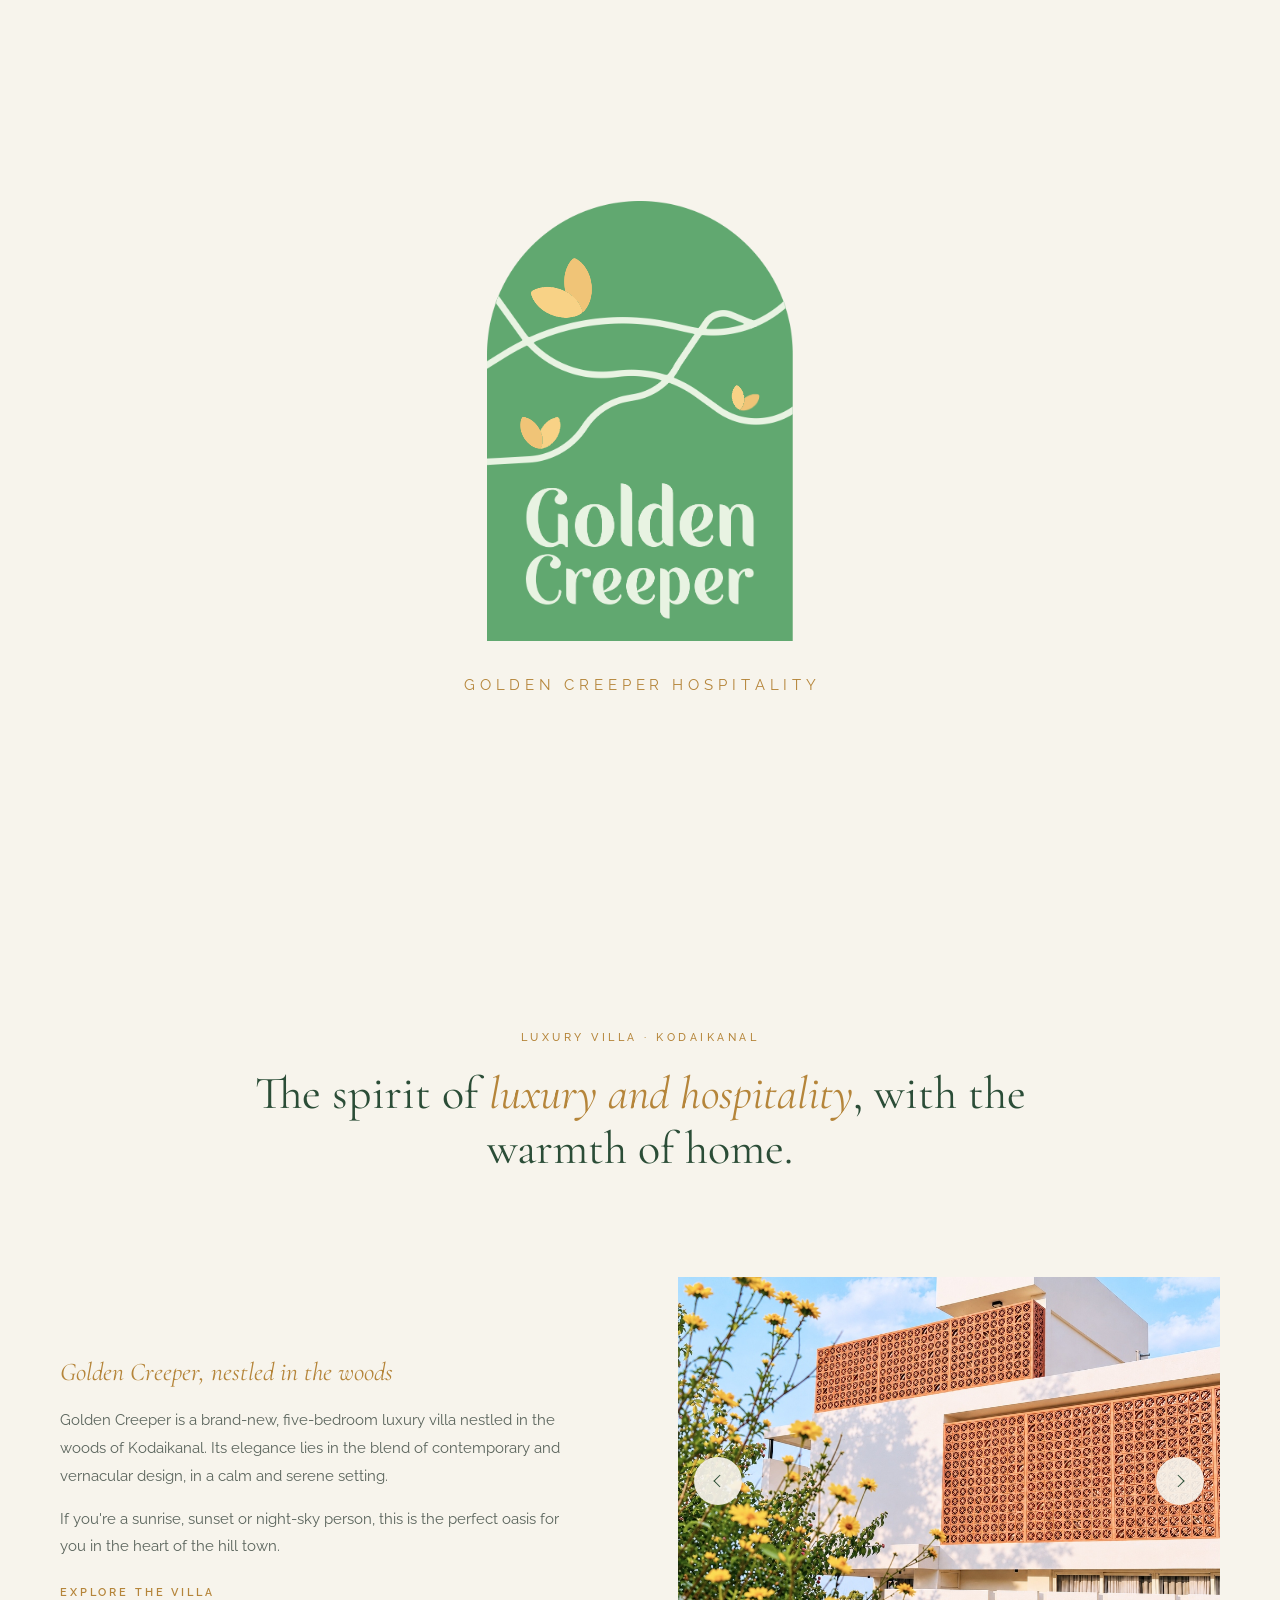
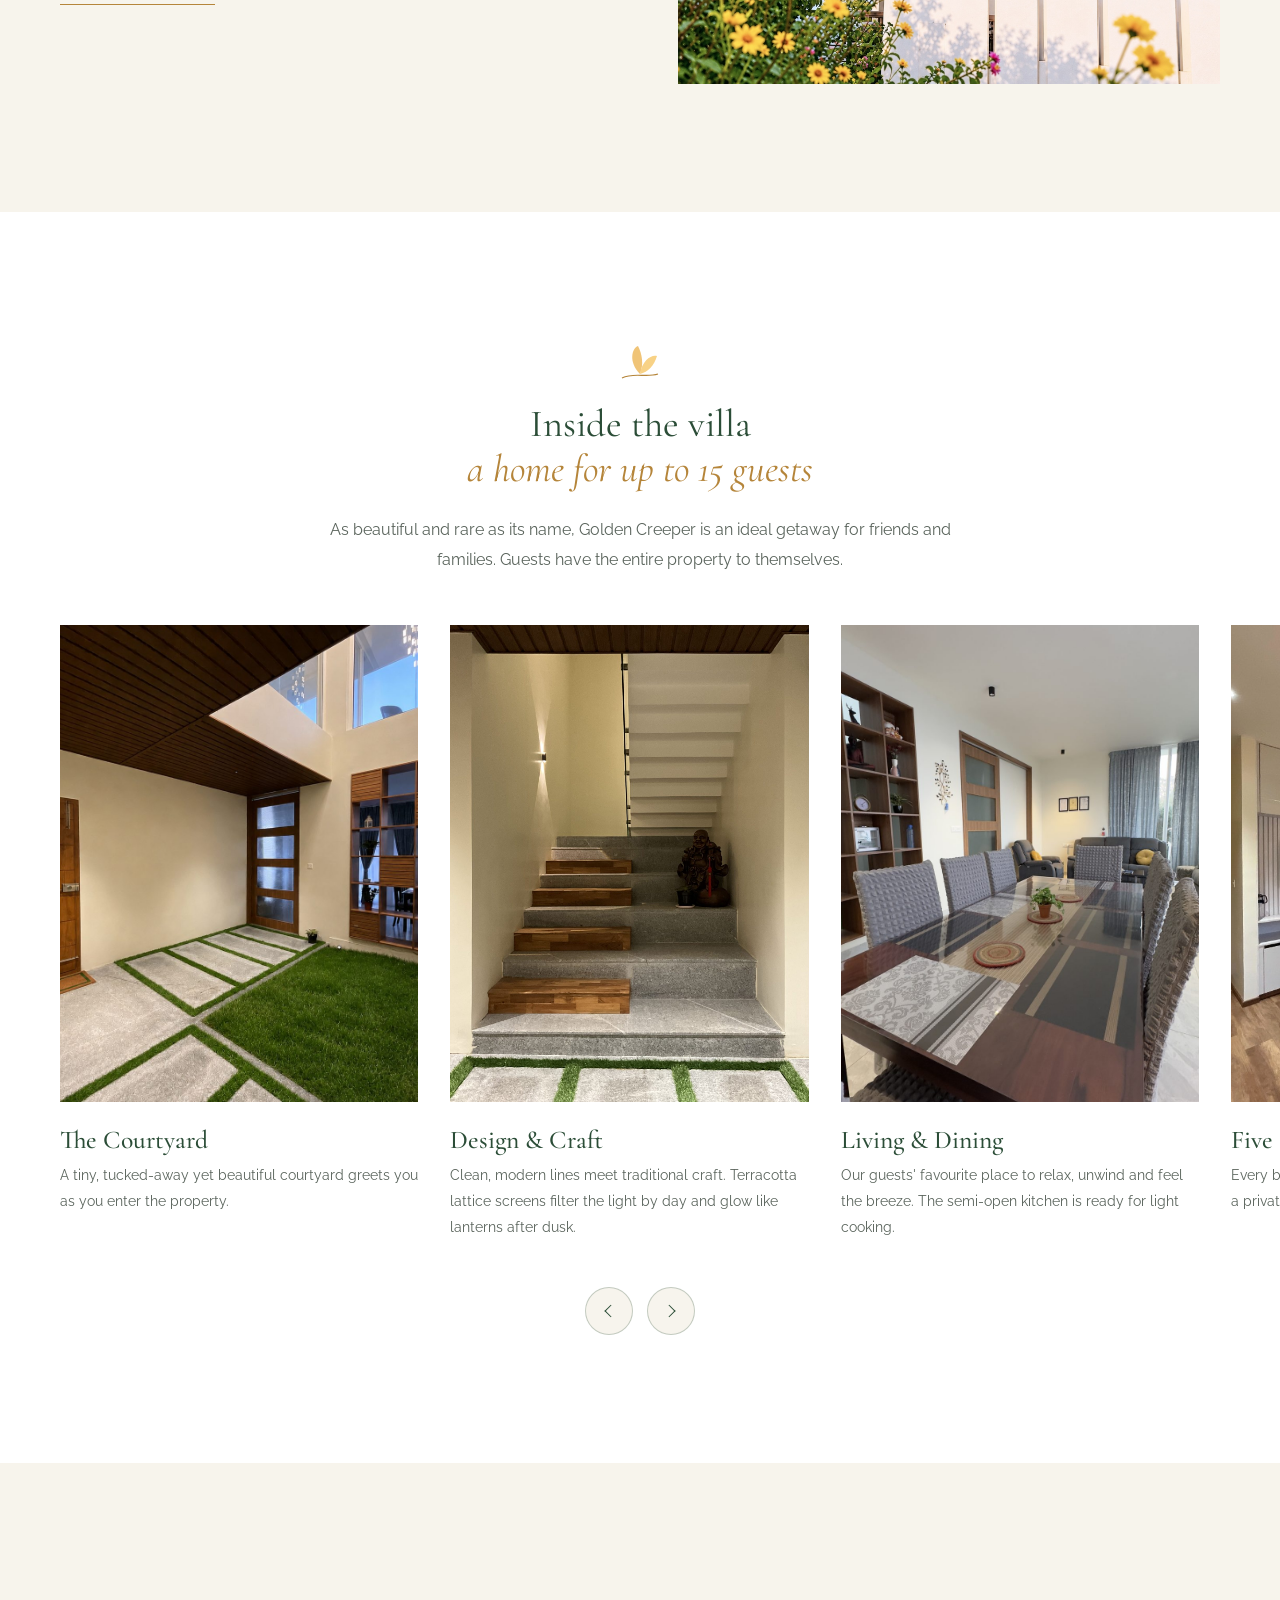
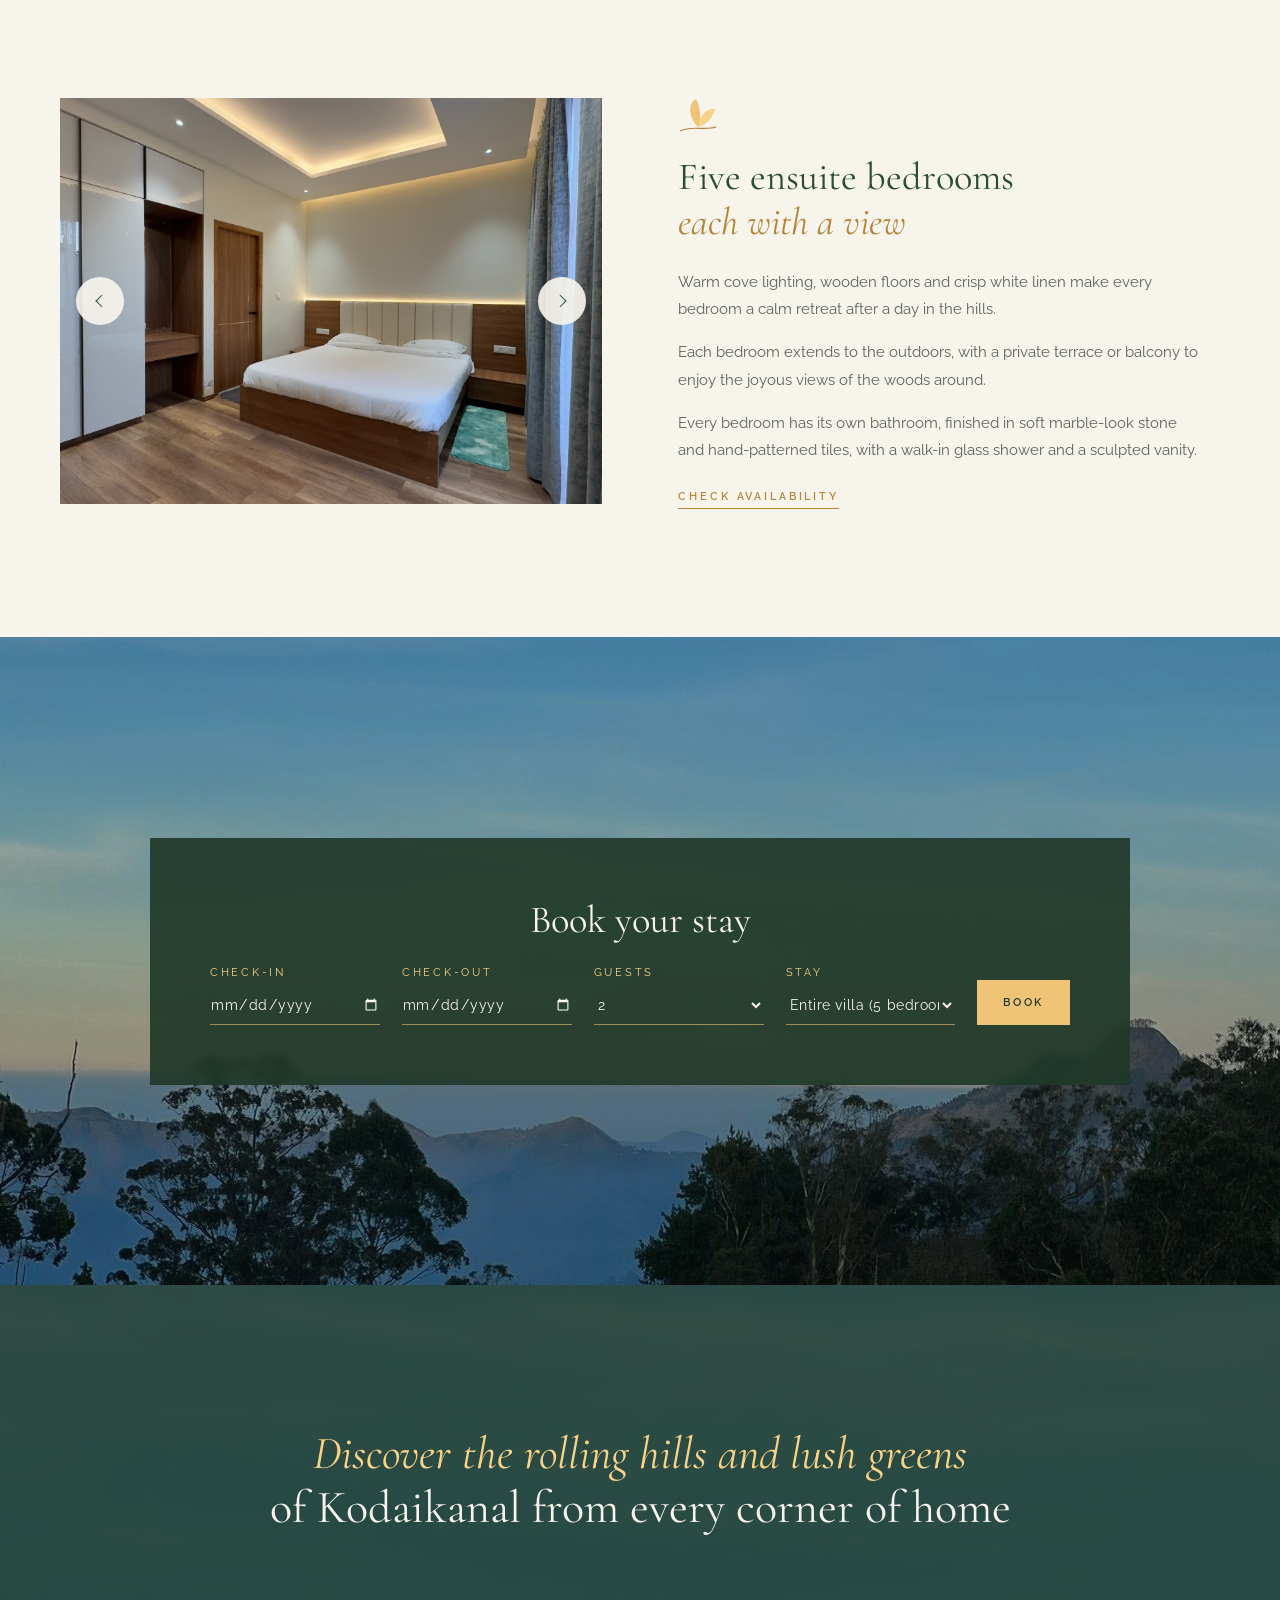
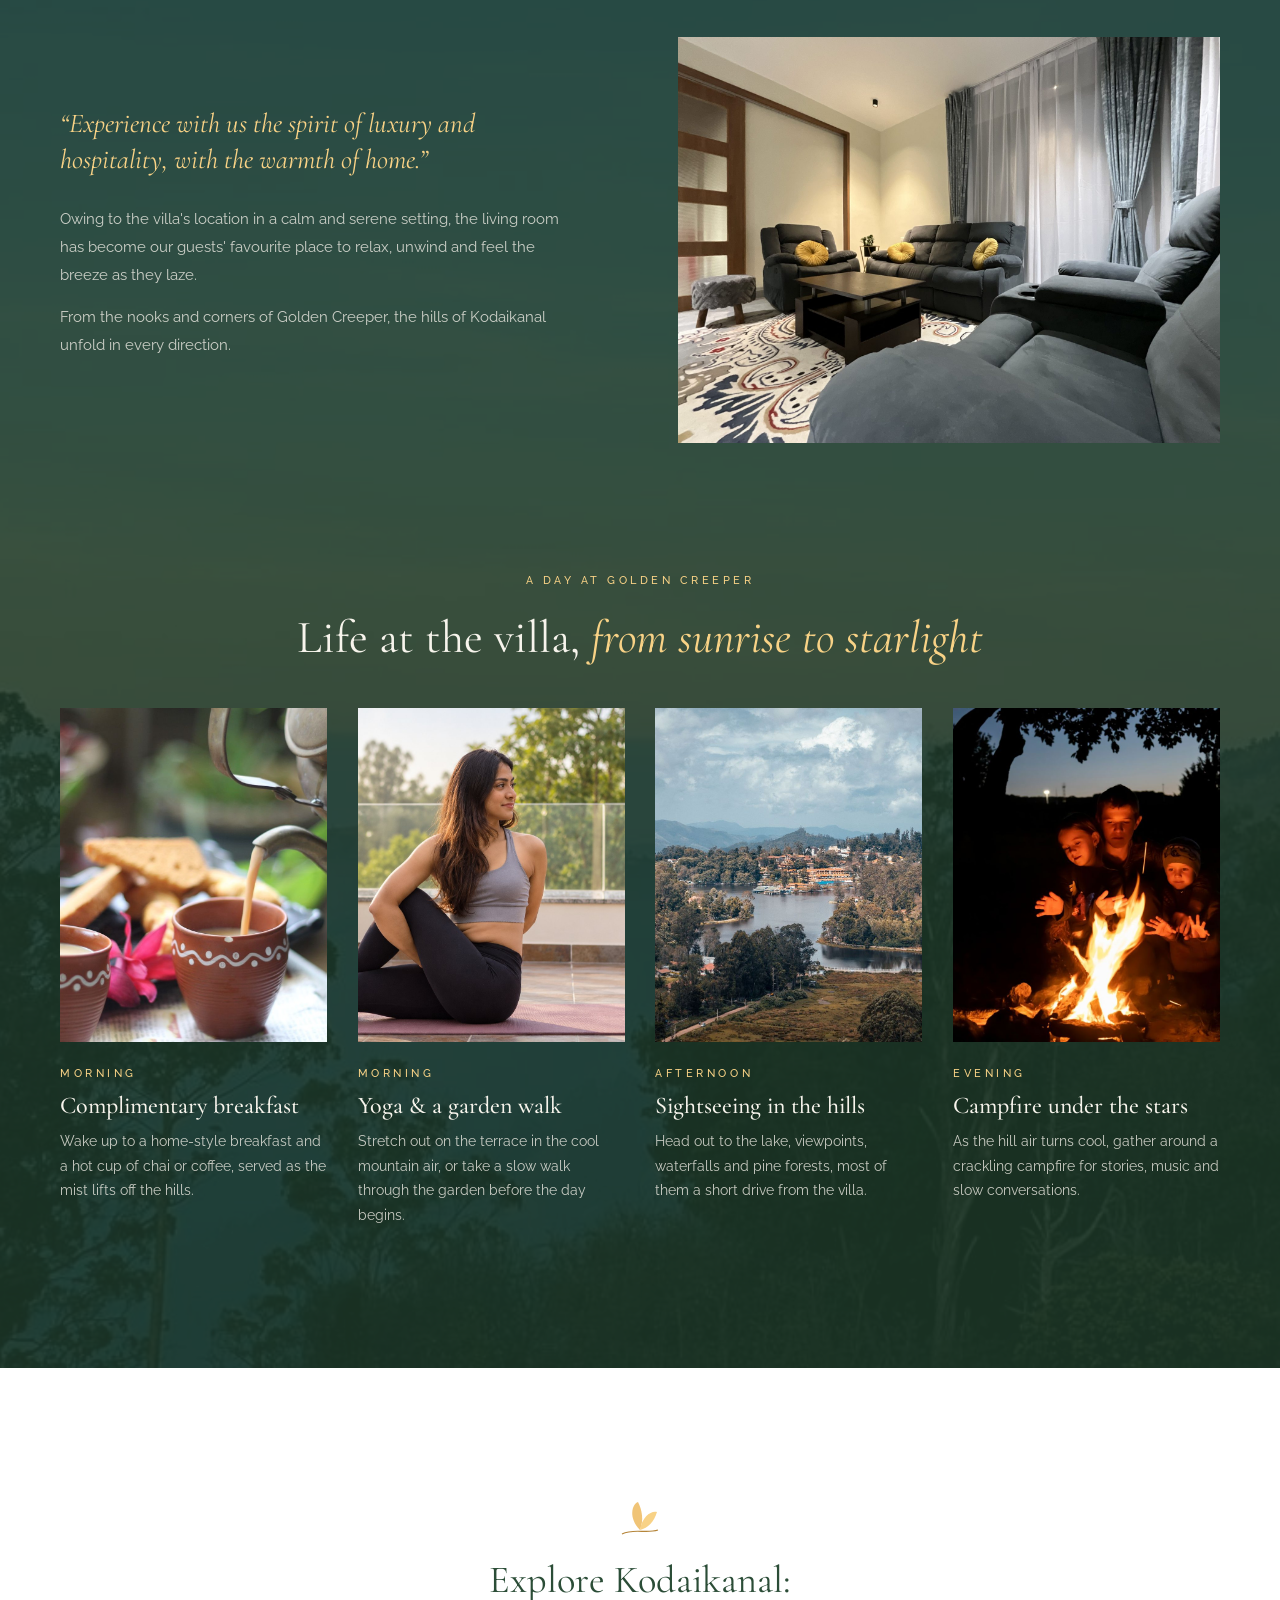
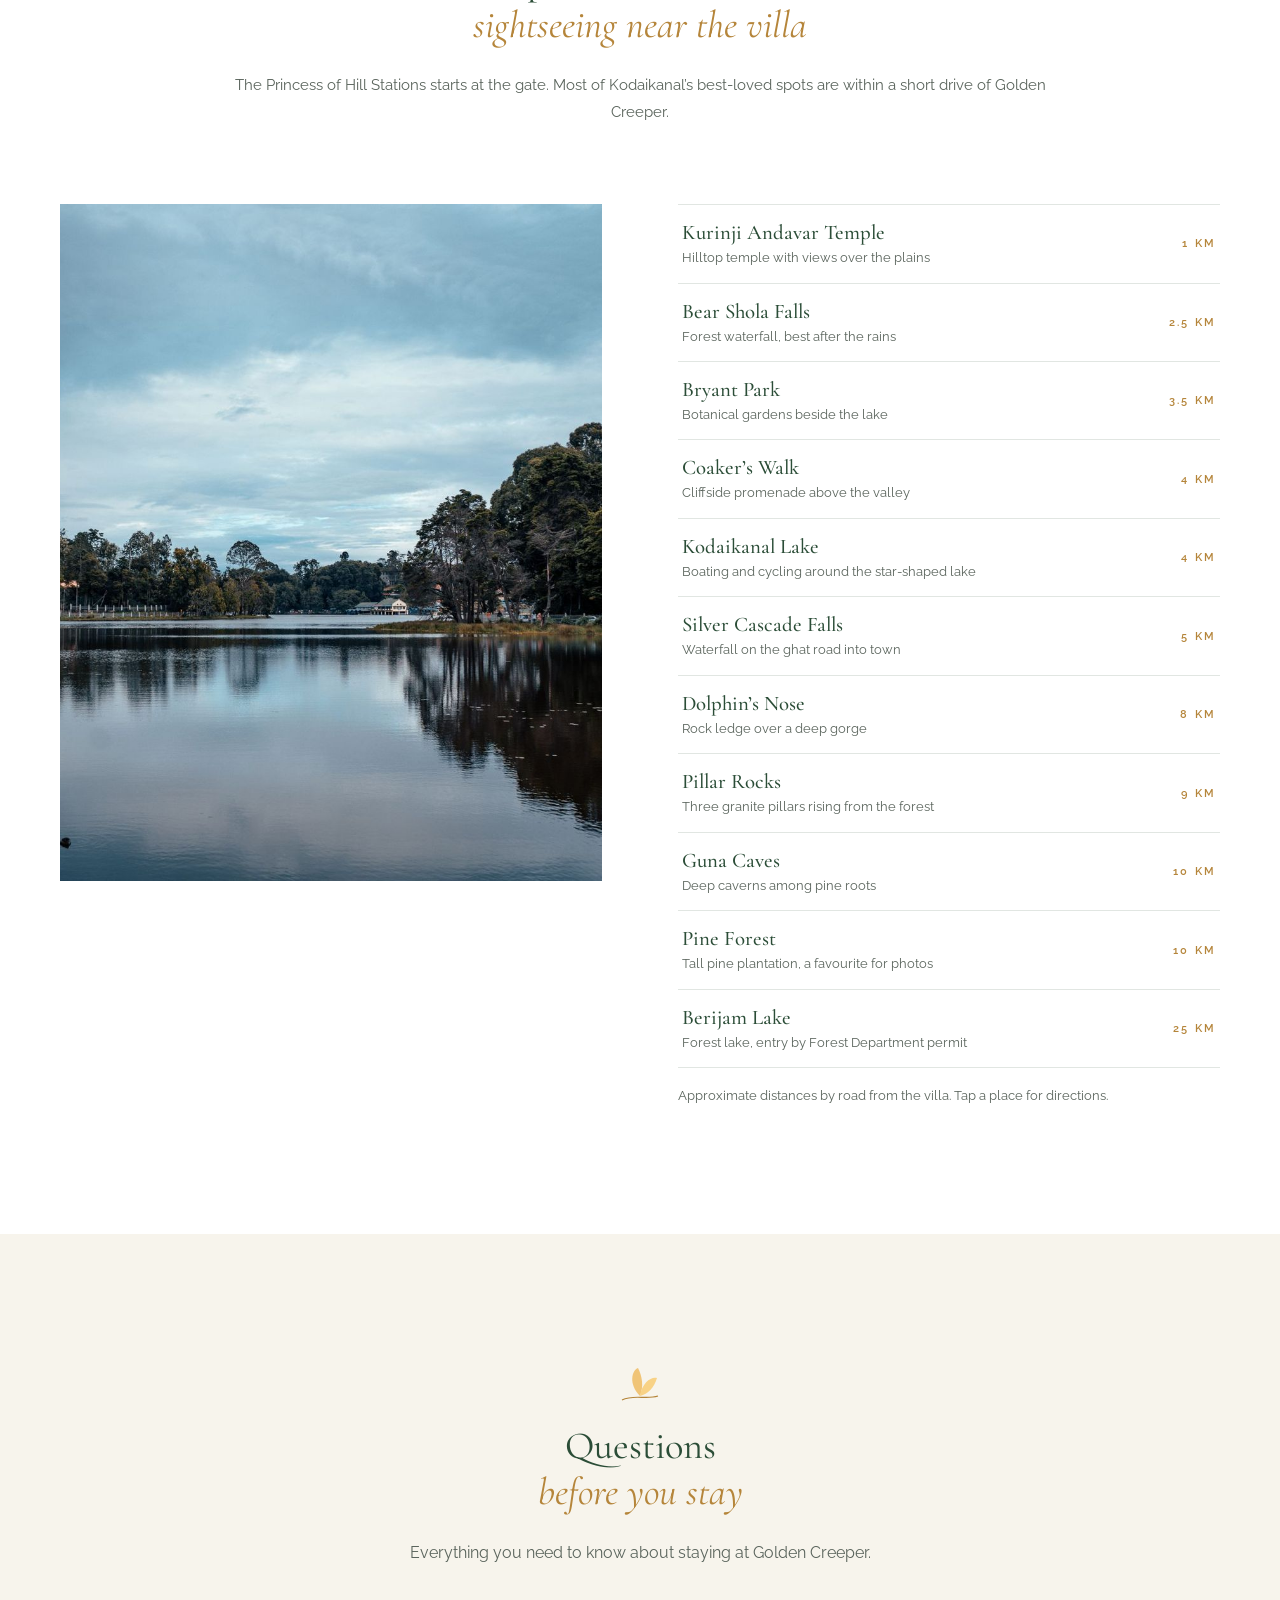
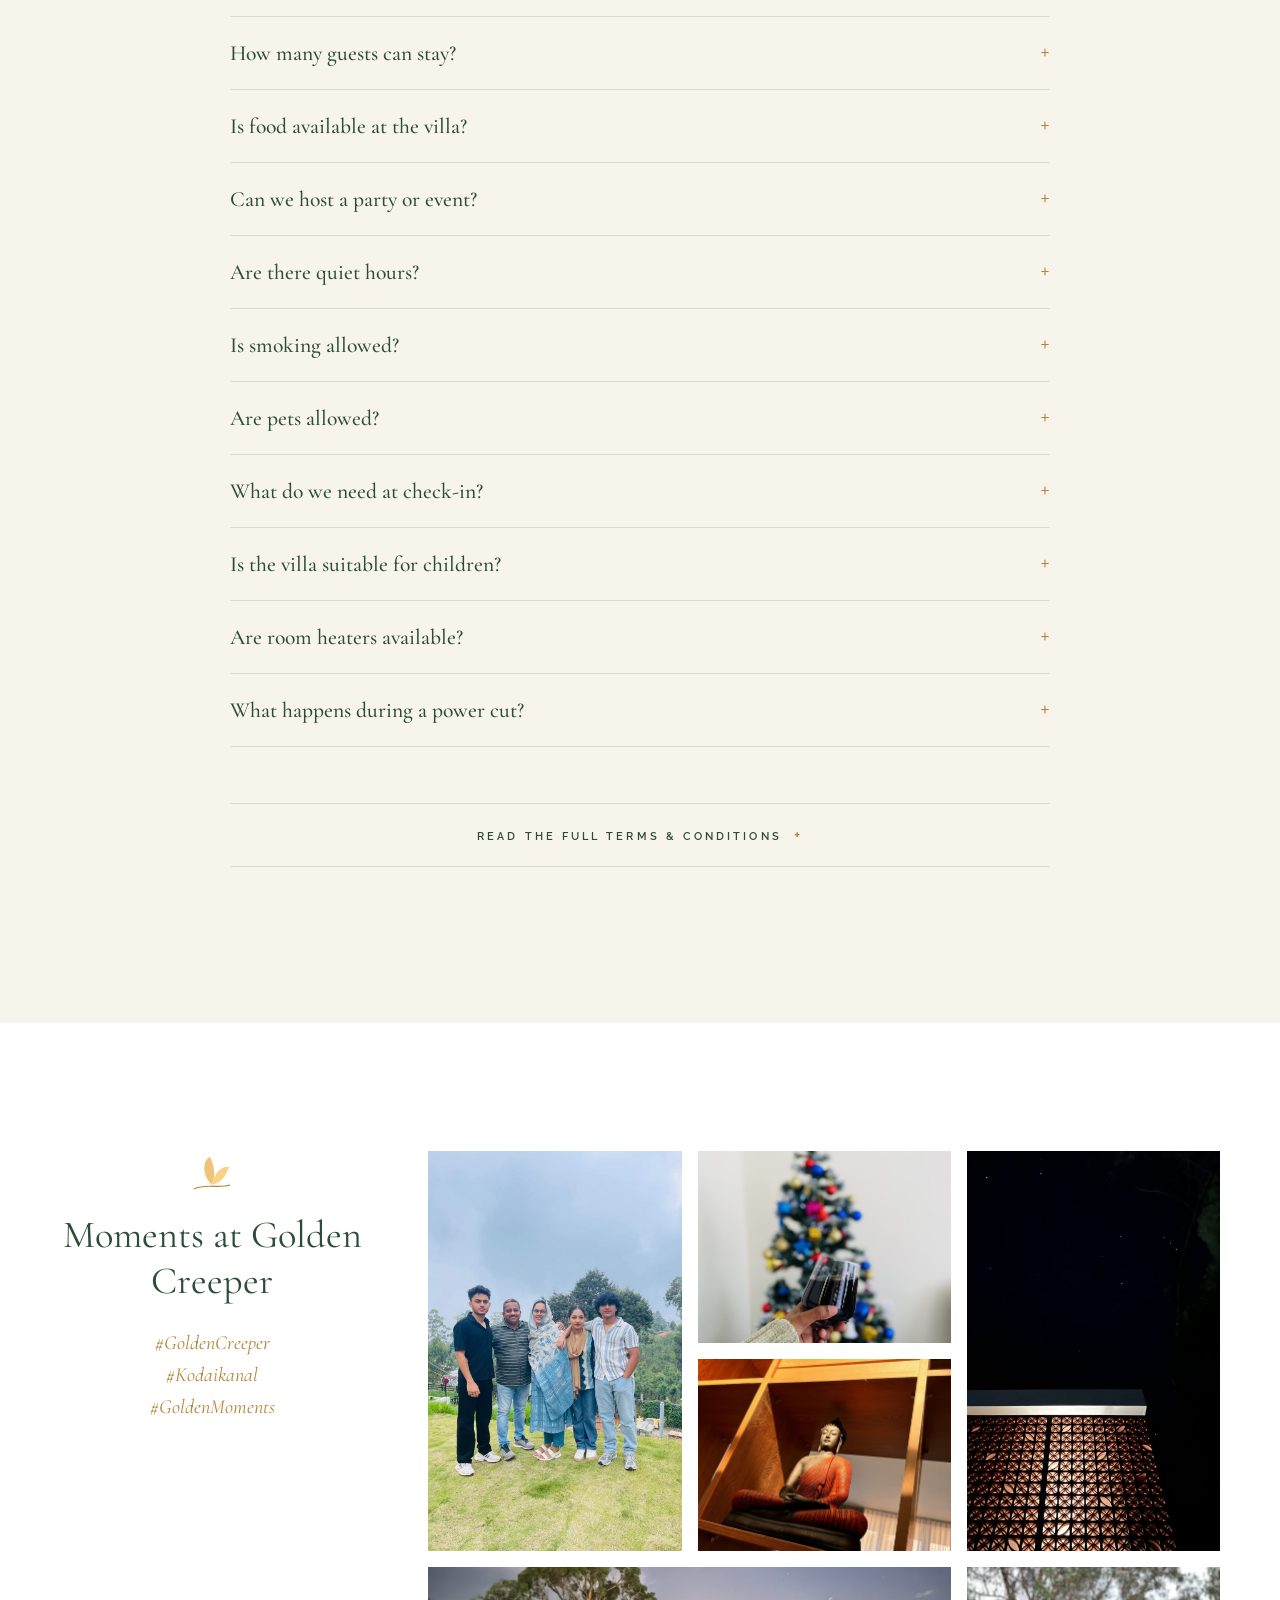
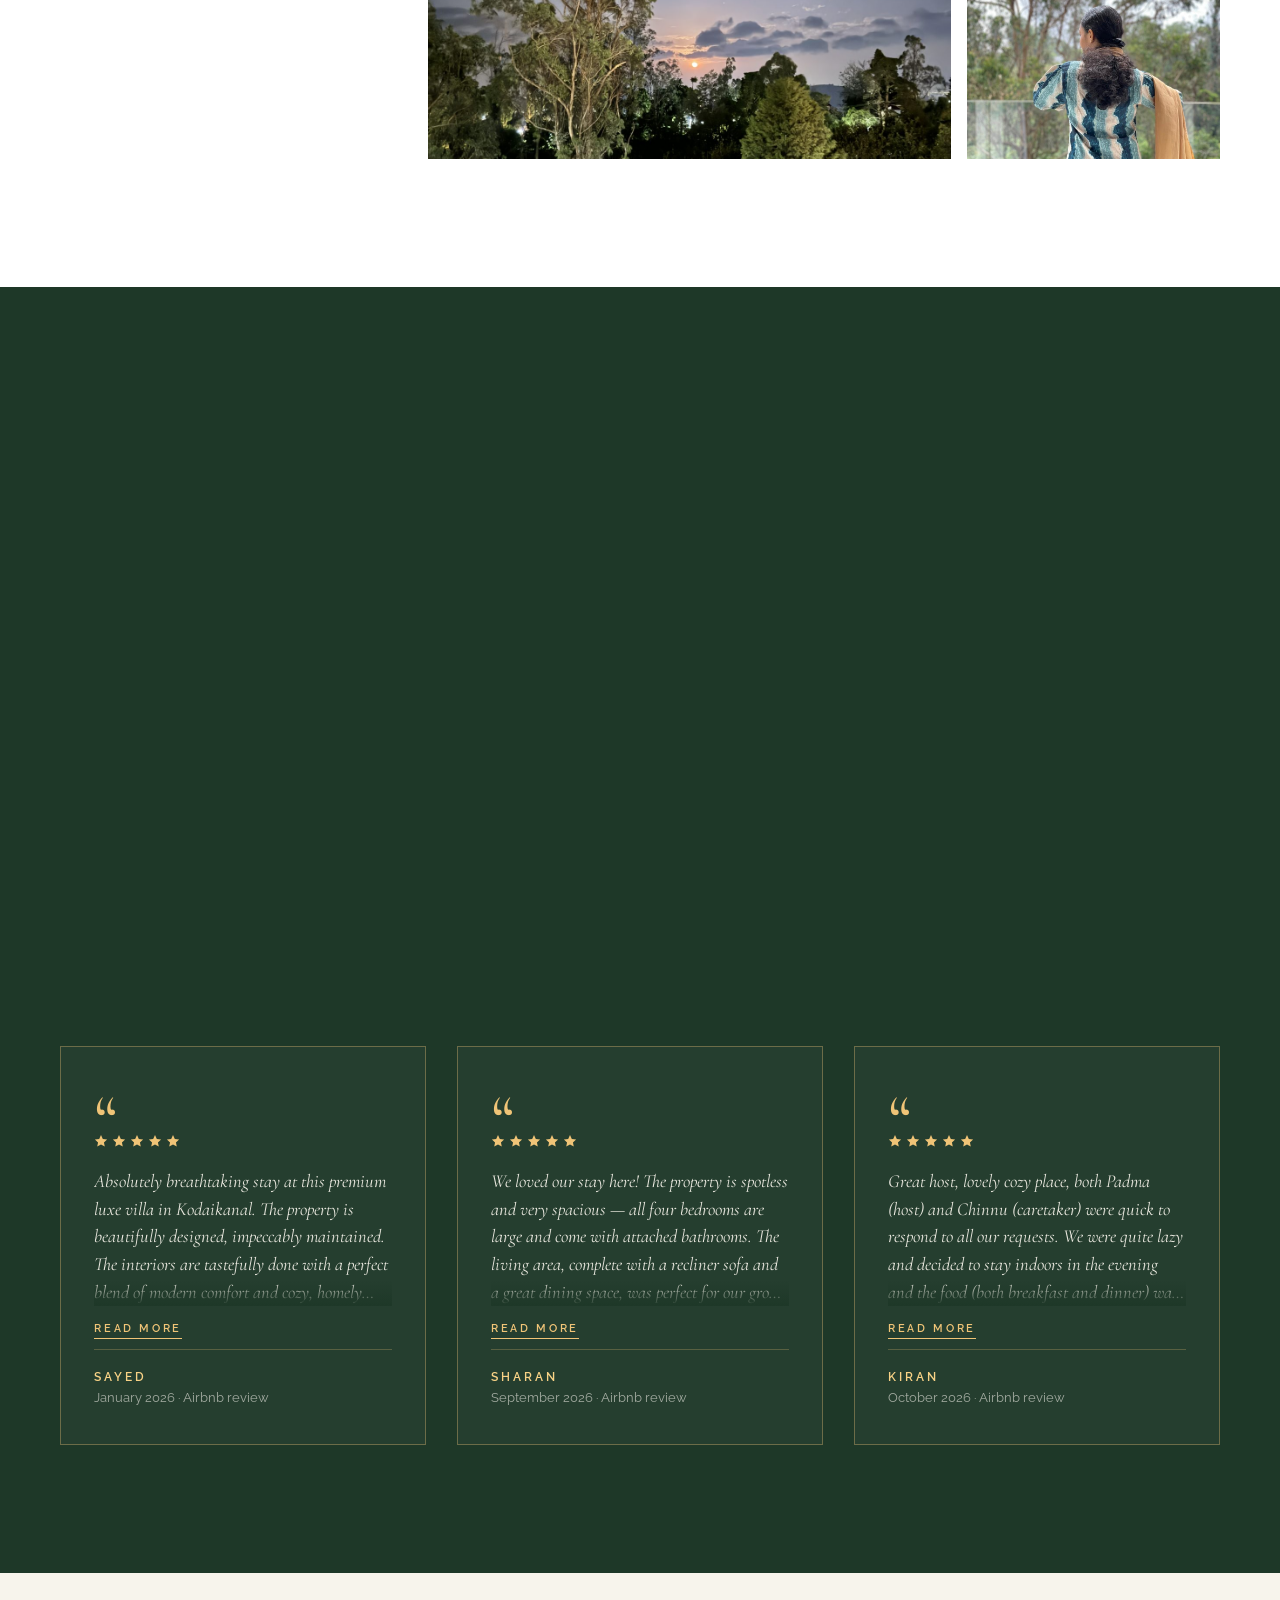
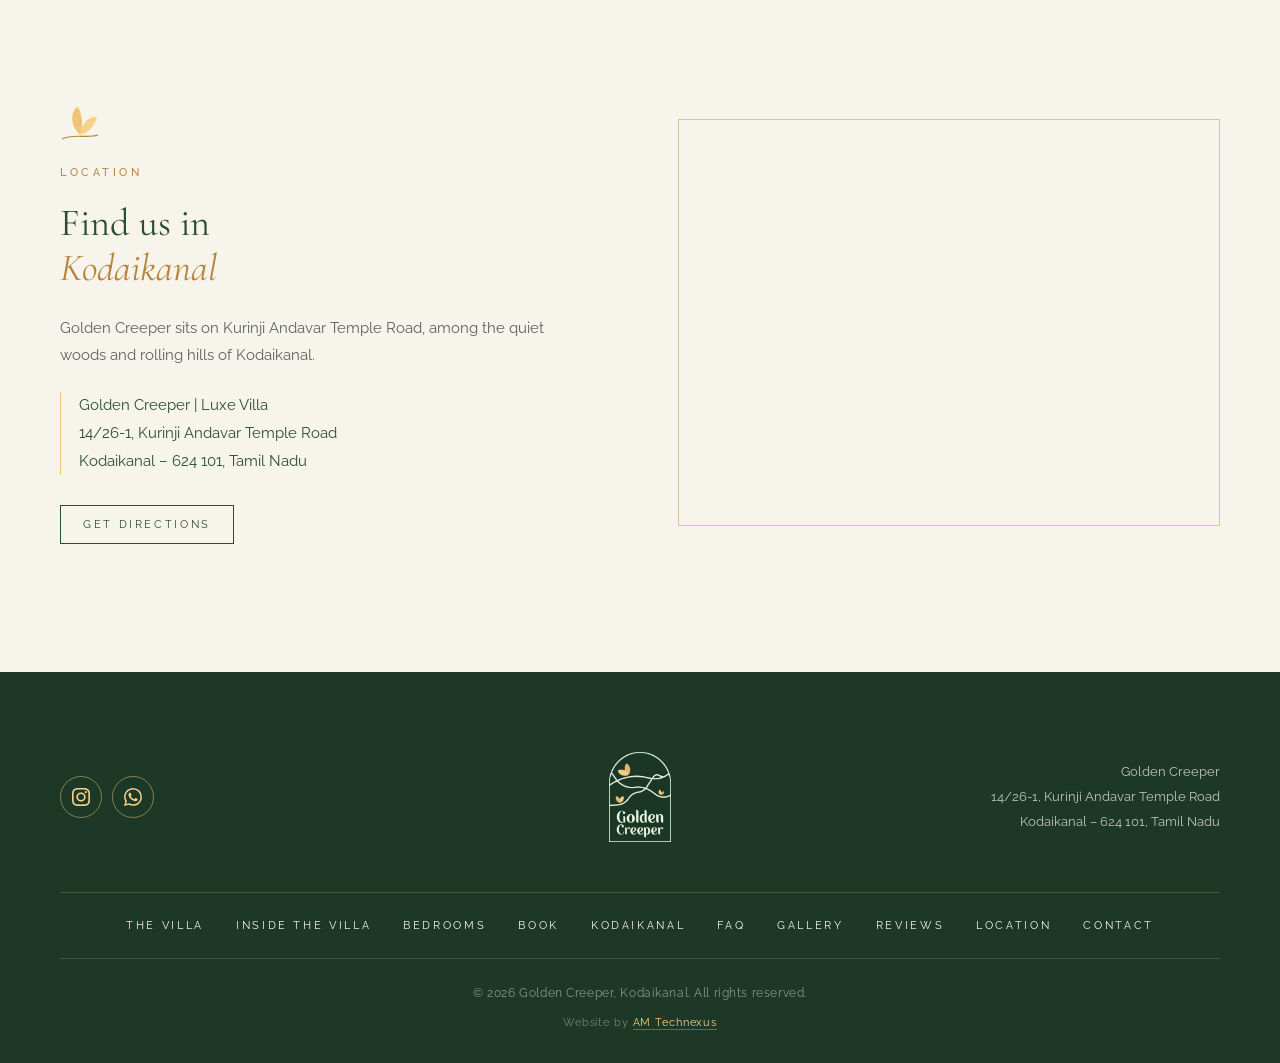
==== commit 296a62a2: "Bedrooms slider: bottom-anchor bathroom shots slightly (65%) Generated with [Devin](https://devin.ai" ====
--- a/kodaikanal/index.html
+++ b/kodaikanal/index.html
@@ -167,10 +167,10 @@
               <div class="slide"><img src="img/bedroom-7.jpg" alt="Bedroom opening onto a private balcony with glass railings"></div>
               <div class="slide"><img src="img/bedroom-8.jpg" alt="Bedroom with tall windows looking into the evening hills"></div>
               <div class="slide"><img src="img/balcony-2.jpg" alt="Covered balcony with chairs overlooking the woods"></div>
-              <div class="slide"><img src="img/bath-5.jpg" alt="Bathroom with vessel basin and round mirror"></div>
-              <div class="slide"><img src="img/bath-6.jpg" alt="Walk-in glass shower with patterned tile feature wall"></div>
-              <div class="slide"><img src="img/bath-7.jpg" alt="Bathroom with patterned tile accent wall and vessel basin"></div>
-              <div class="slide"><img src="img/bath-8.jpg" alt="Bathroom with walk-in glass shower and sculpted vanity"></div>
+              <div class="slide"><img style="object-position:50% 65%" src="img/bath-5.jpg" alt="Bathroom with vessel basin and round mirror"></div>
+              <div class="slide"><img style="object-position:50% 65%" src="img/bath-6.jpg" alt="Walk-in glass shower with patterned tile feature wall"></div>
+              <div class="slide"><img style="object-position:50% 65%" src="img/bath-7.jpg" alt="Bathroom with patterned tile accent wall and vessel basin"></div>
+              <div class="slide"><img style="object-position:50% 65%" src="img/bath-8.jpg" alt="Bathroom with walk-in glass shower and sculpted vanity"></div>
             </div>
             <button class="slider__btn slider__btn--prev" aria-label="Previous"></button>
             <button class="slider__btn slider__btn--next" aria-label="Next"></button>
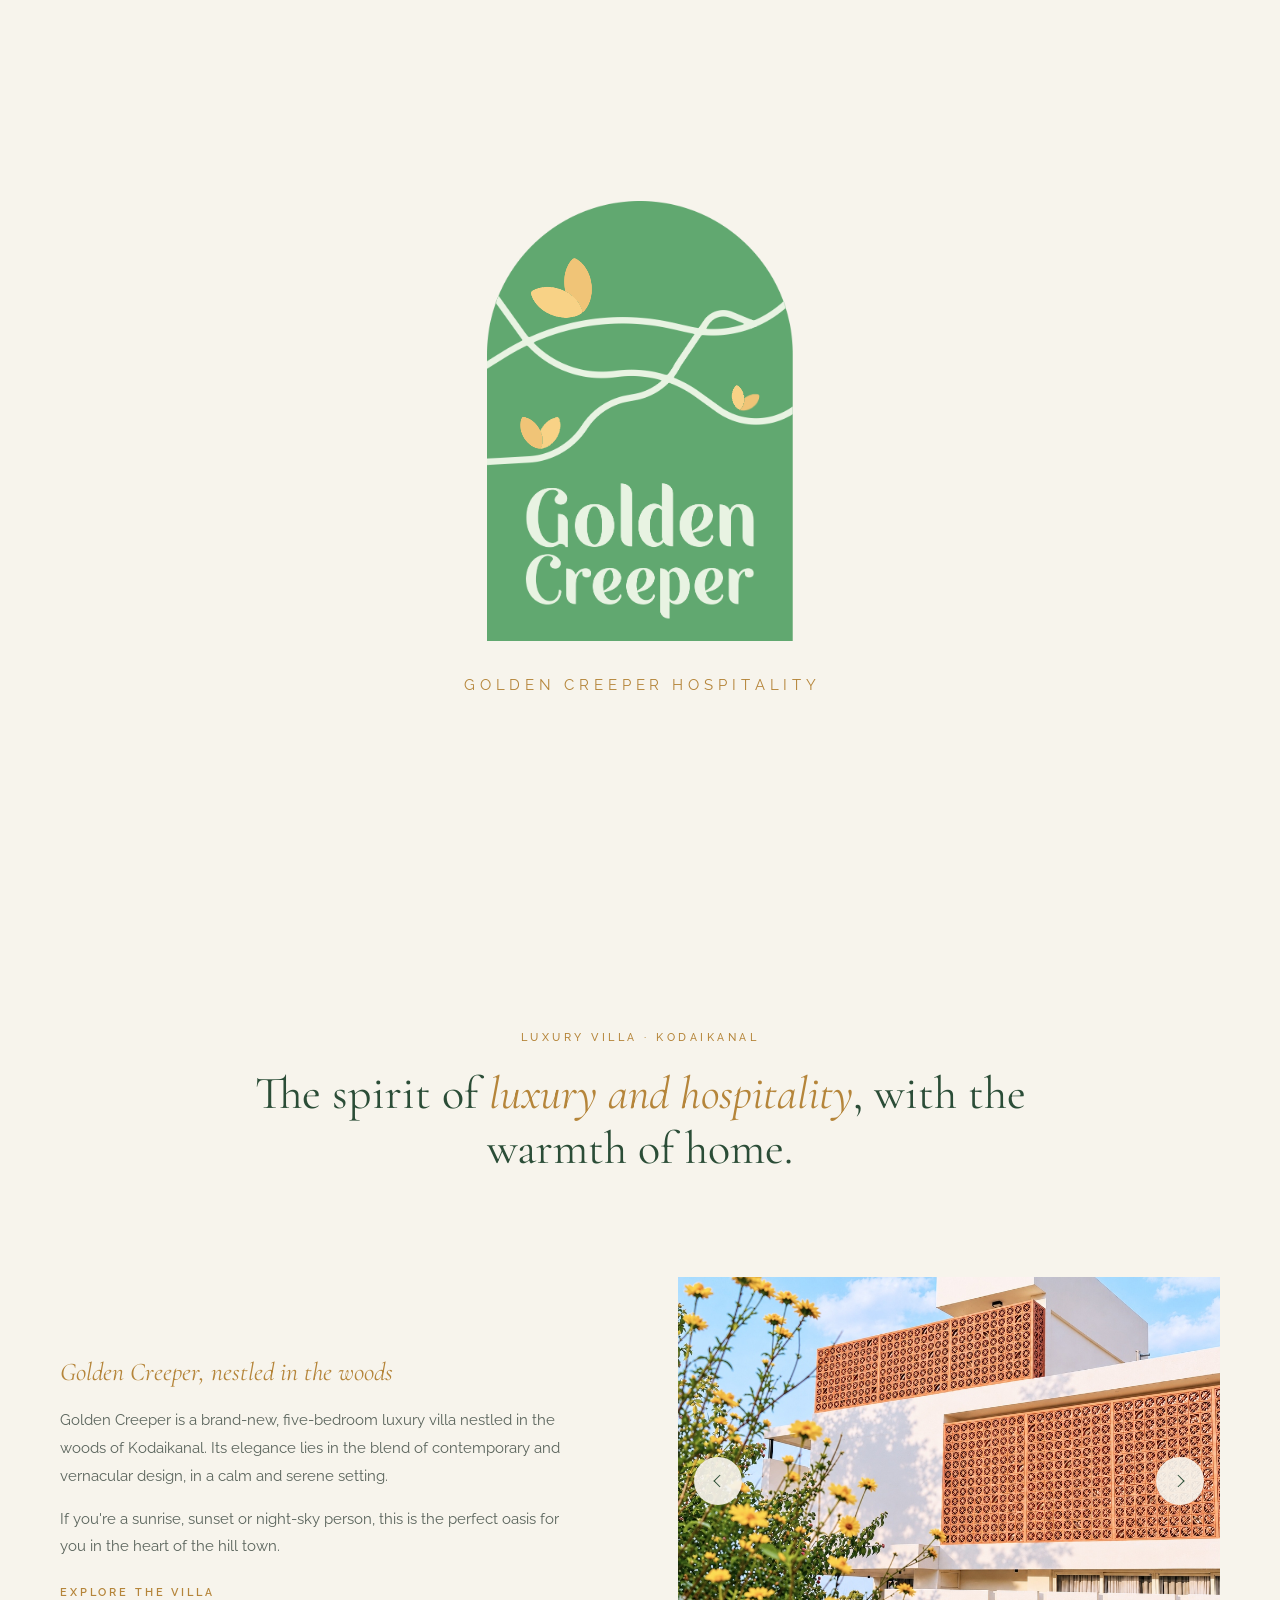
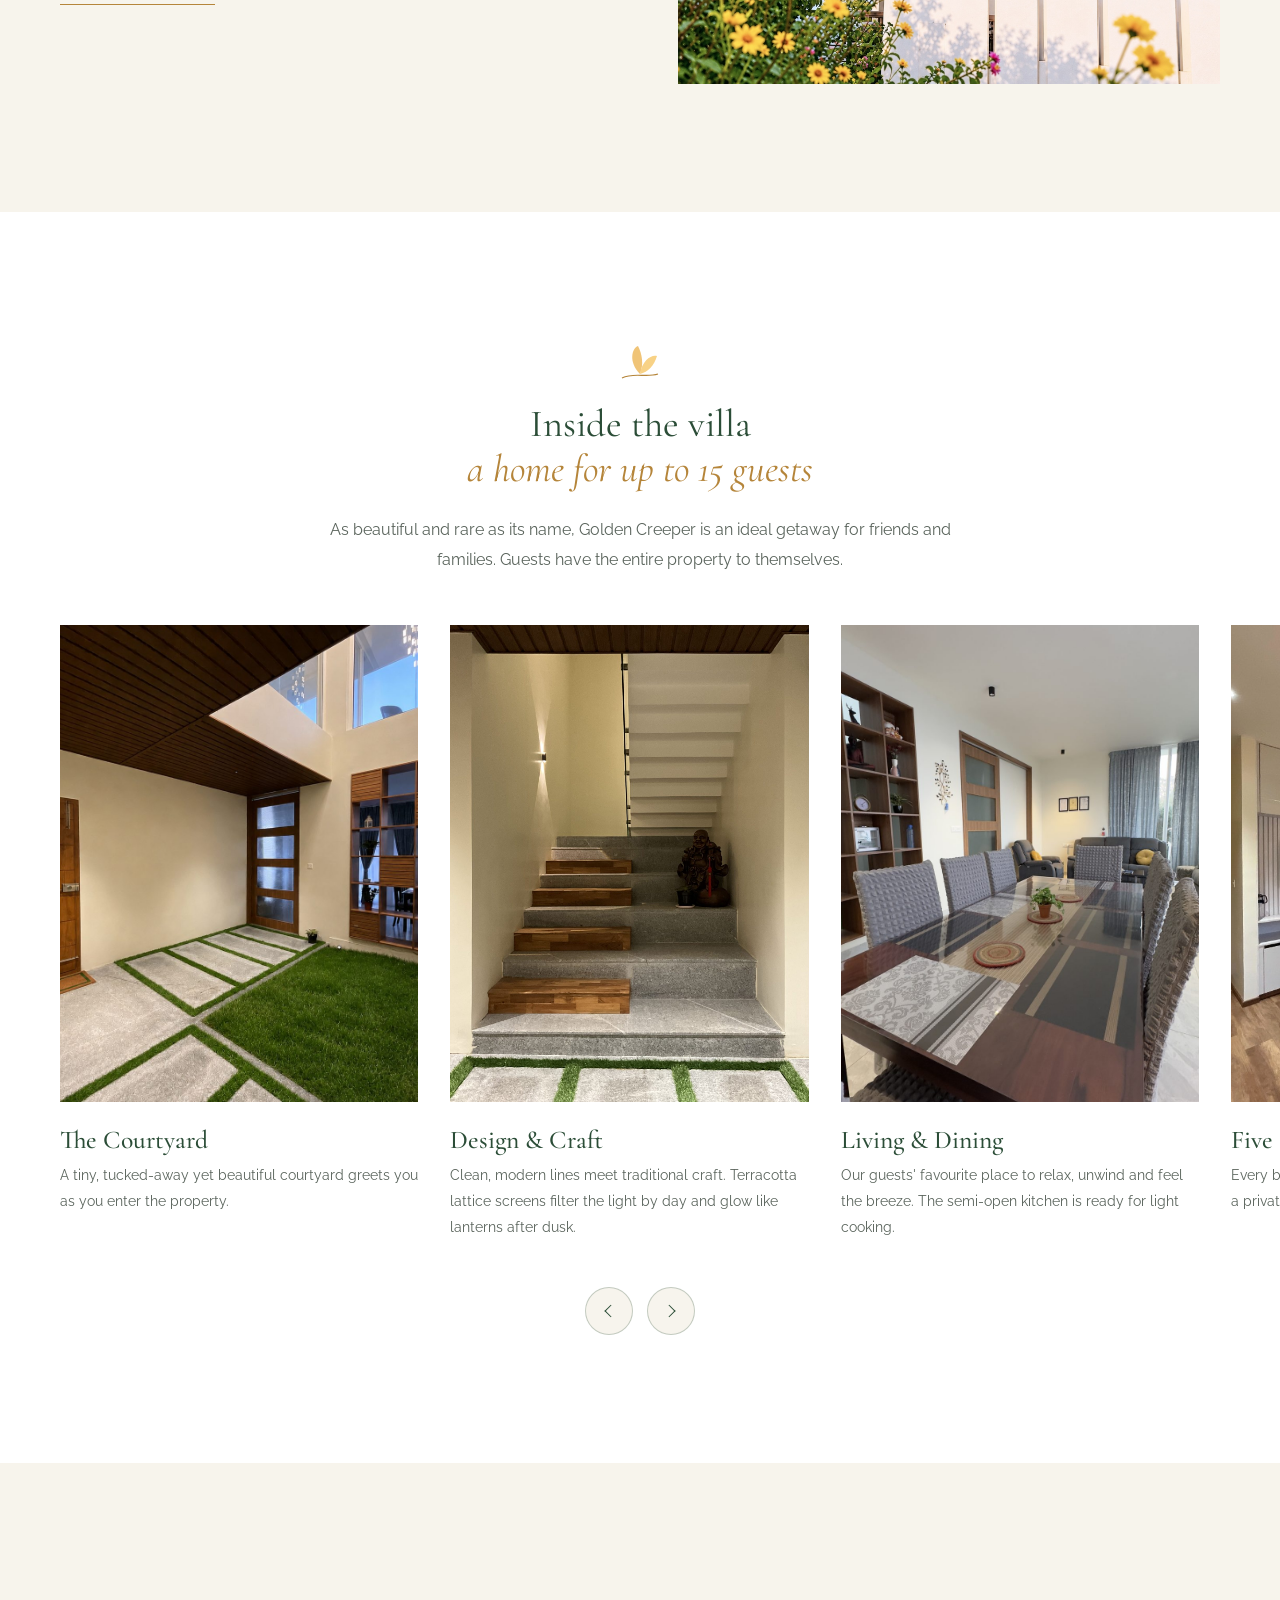
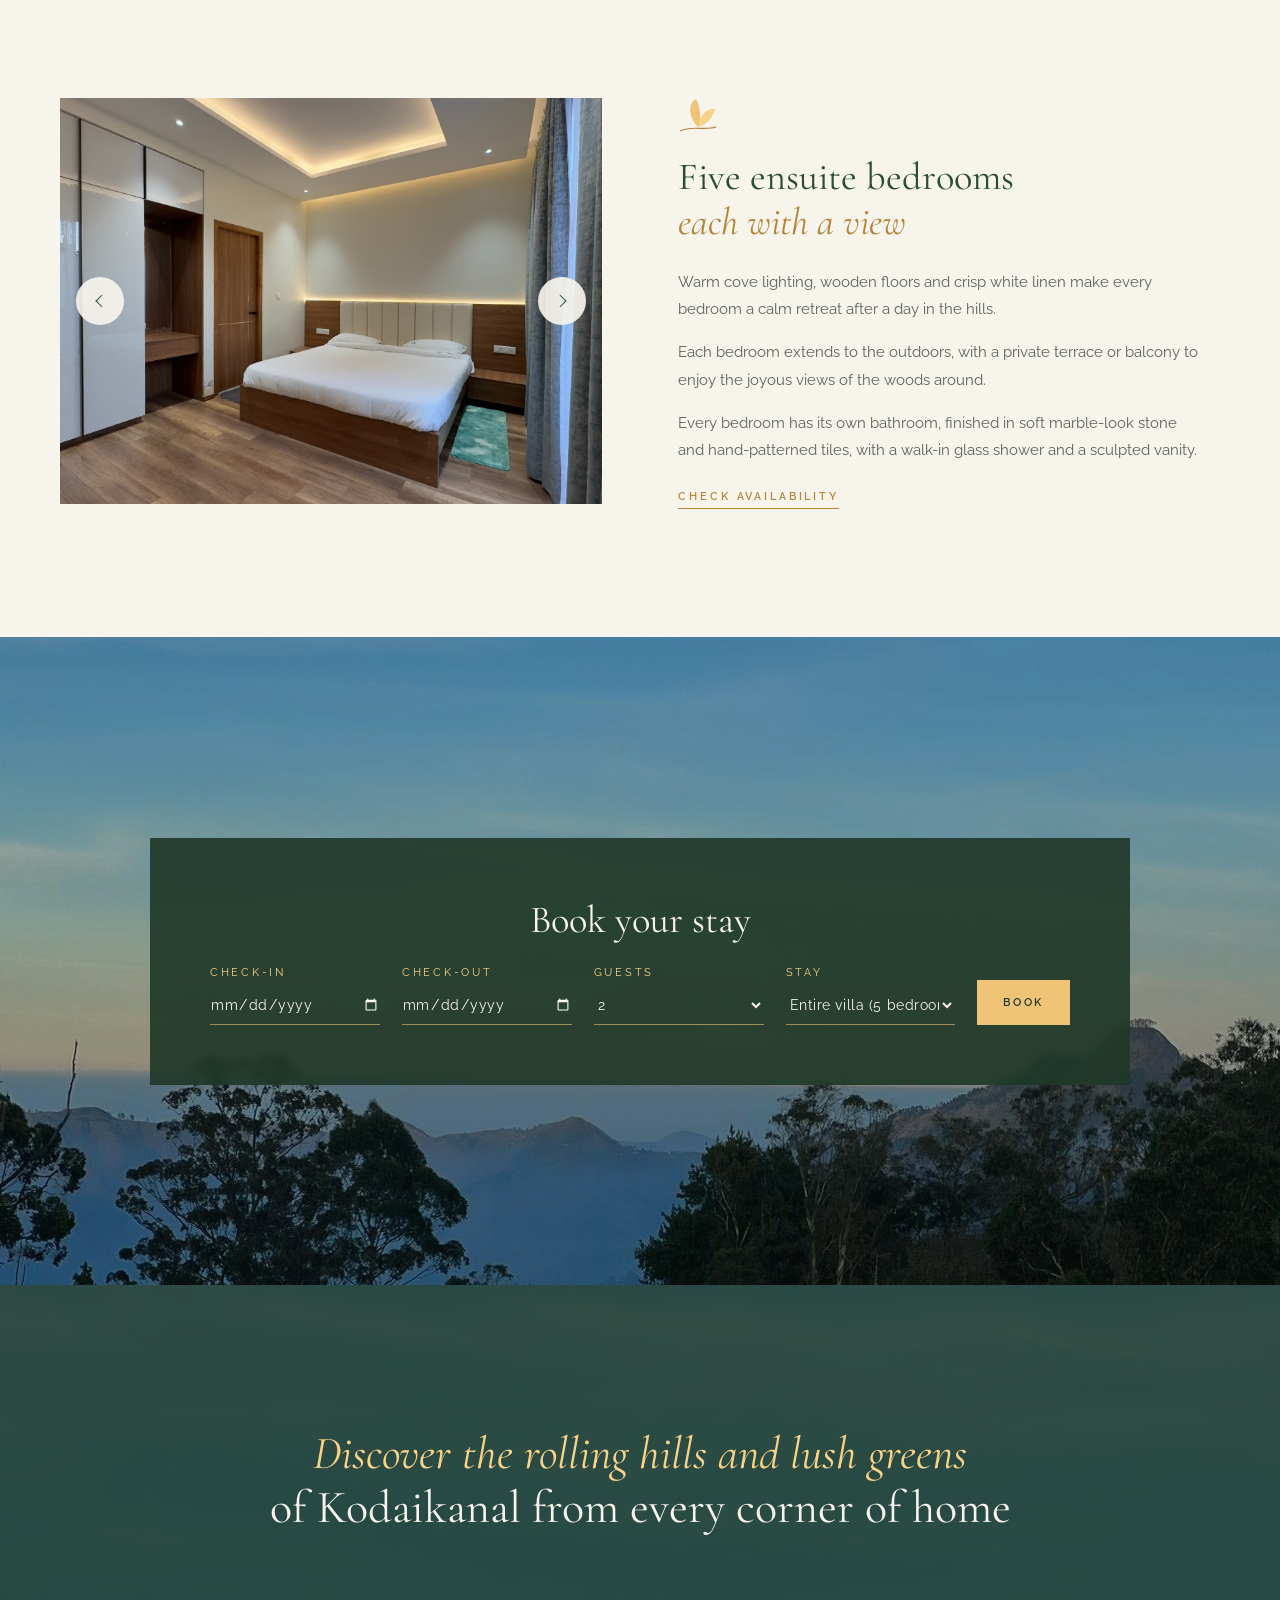
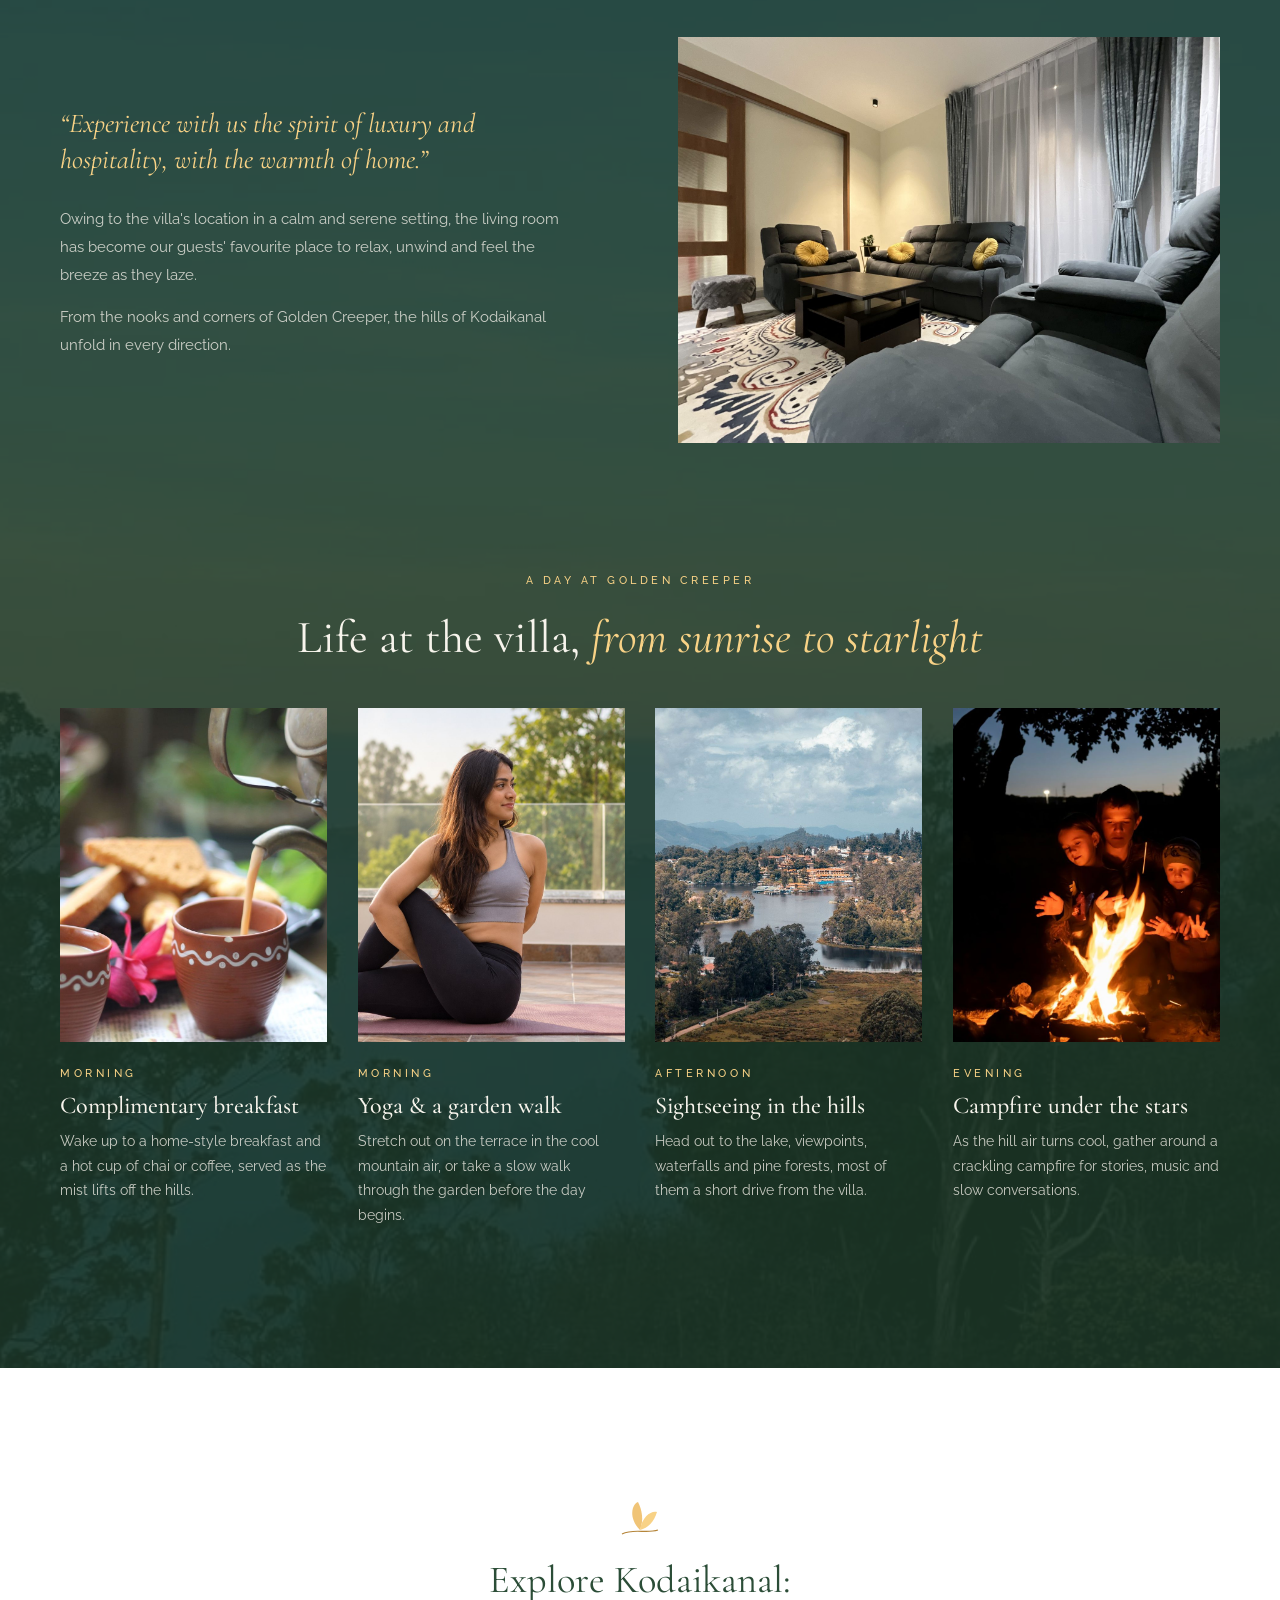
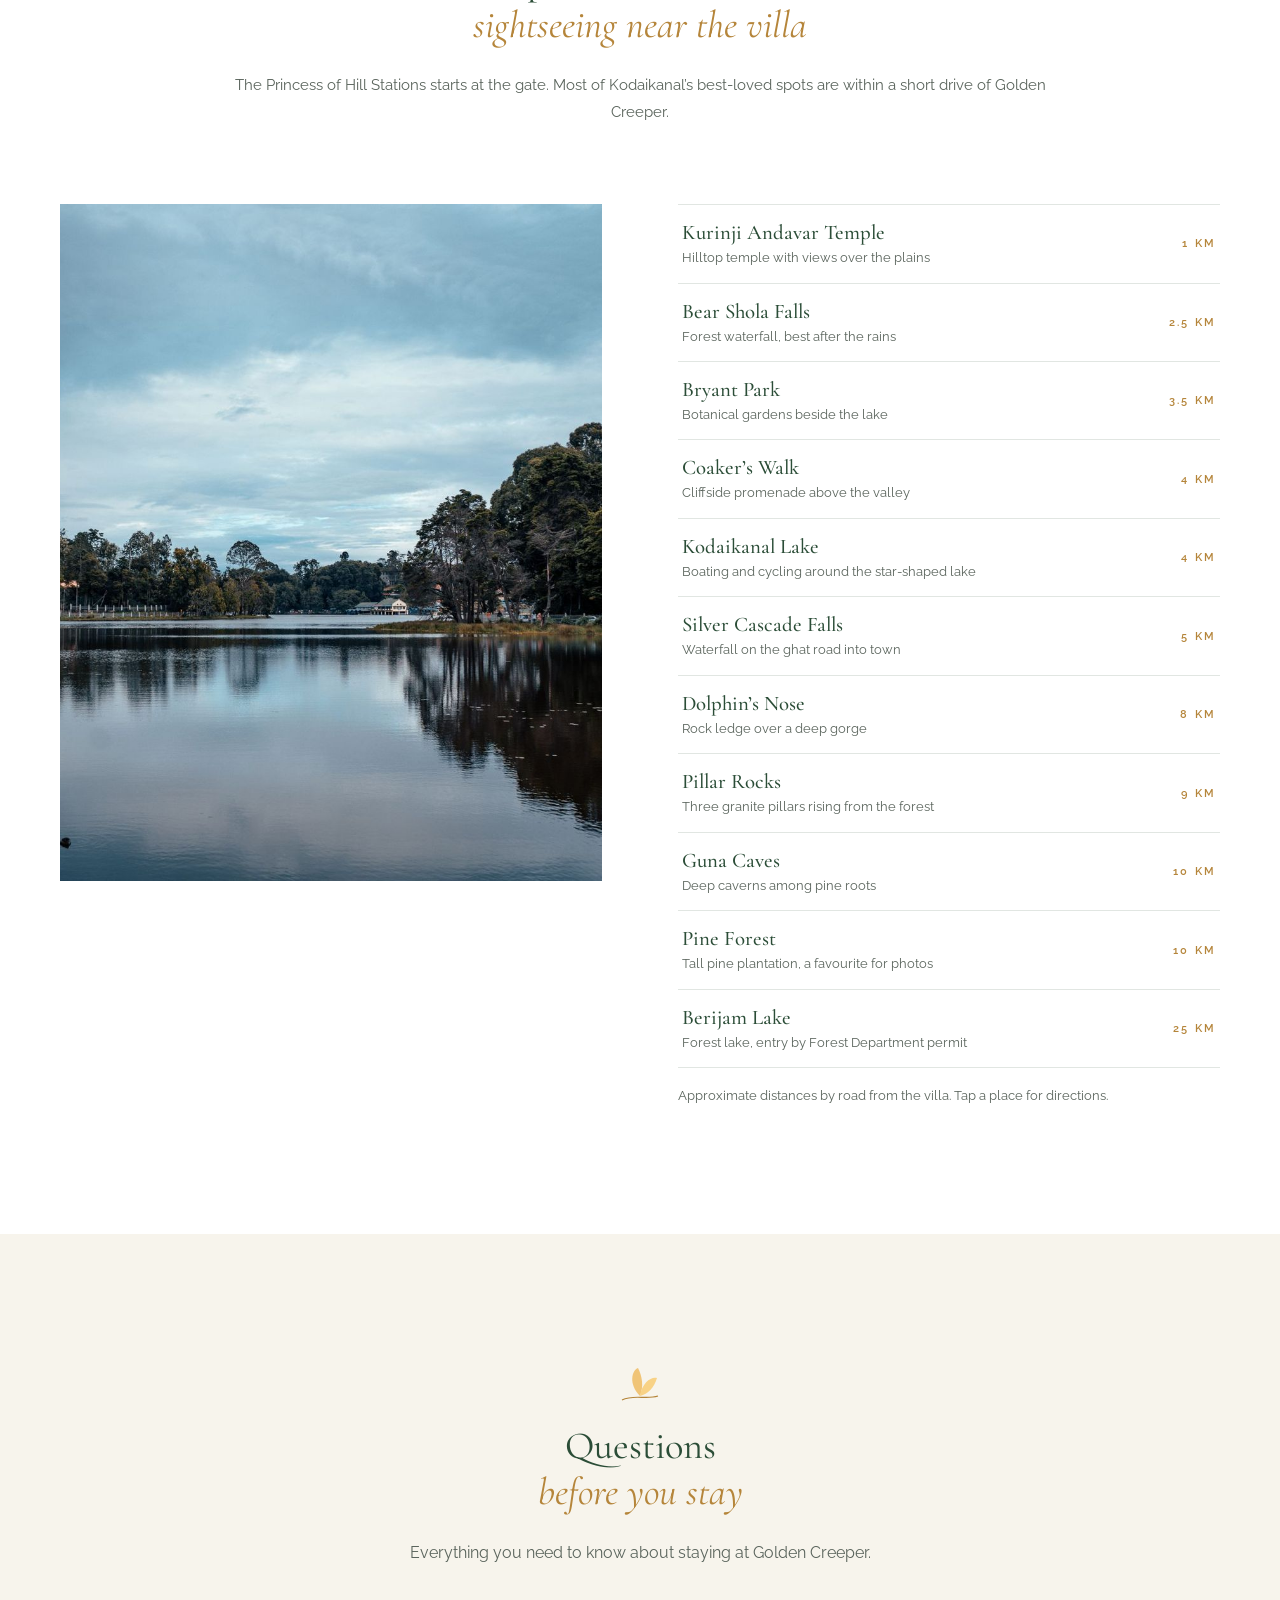
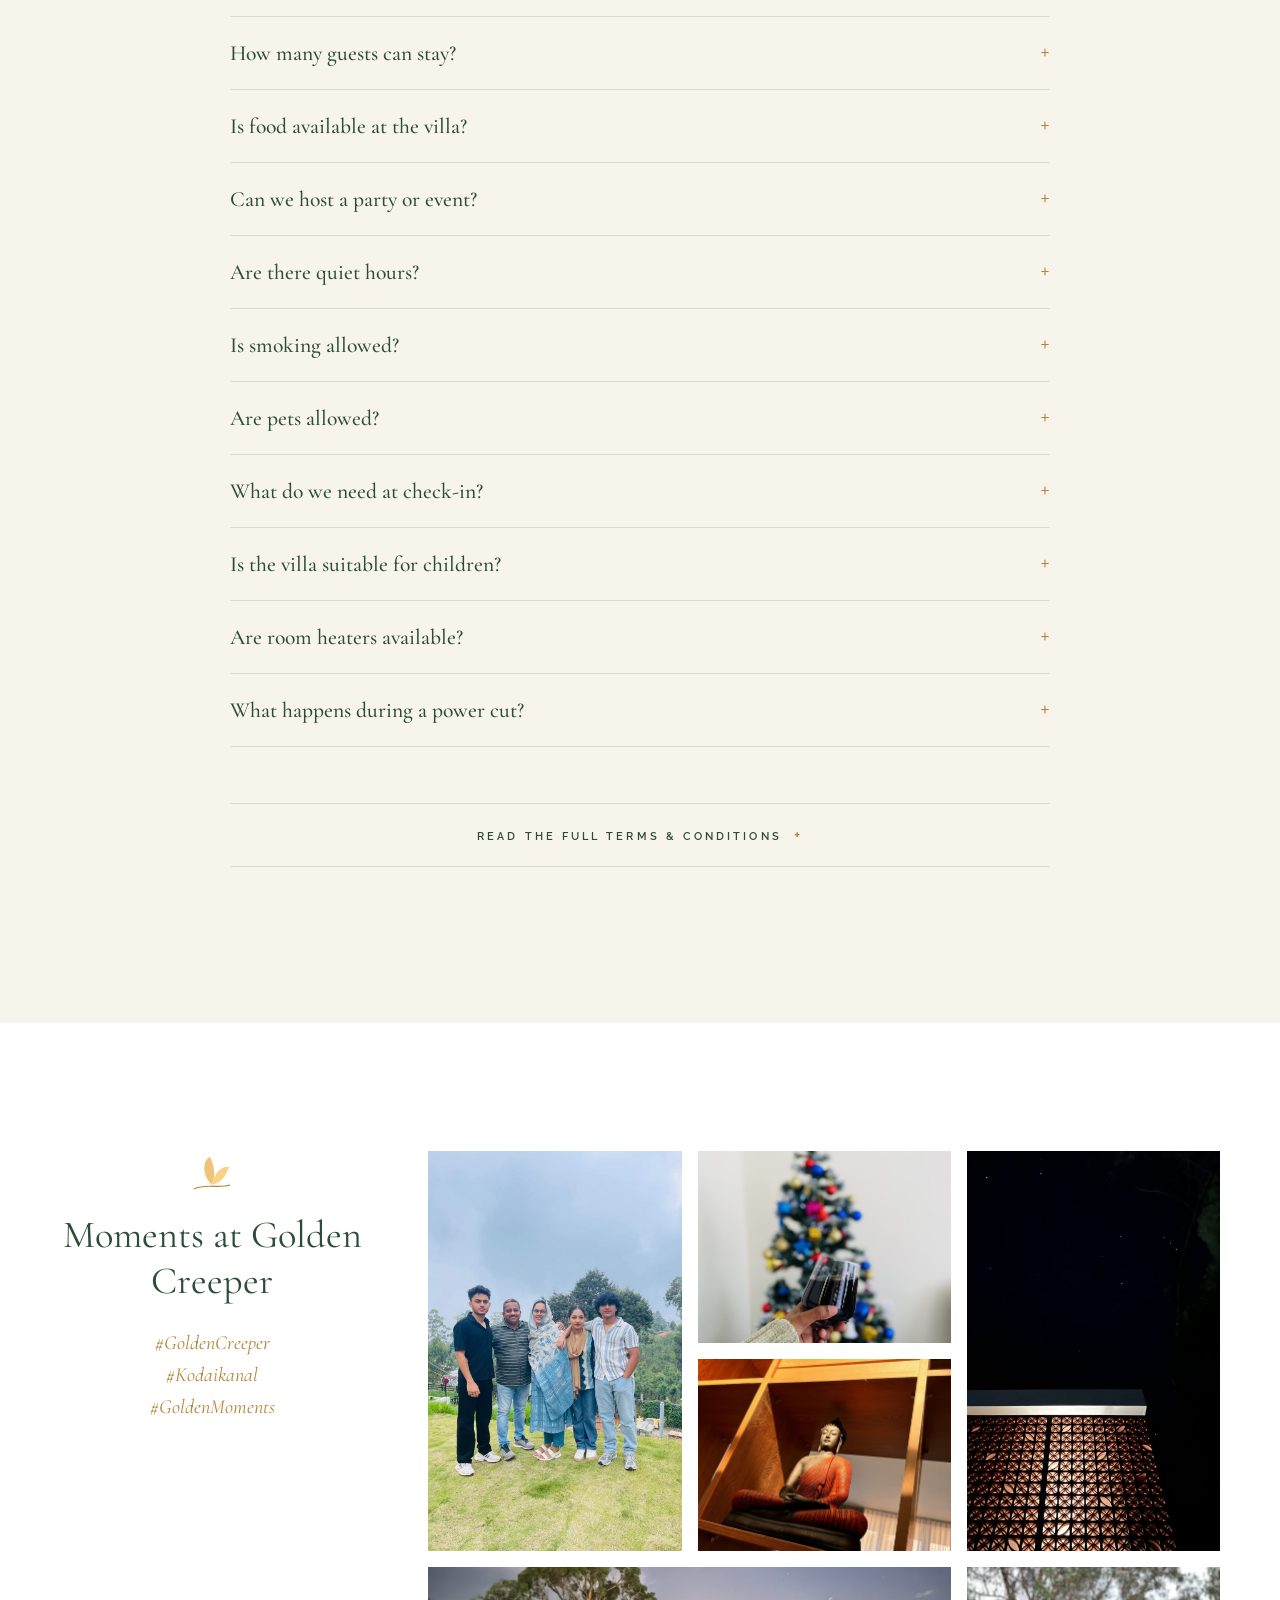
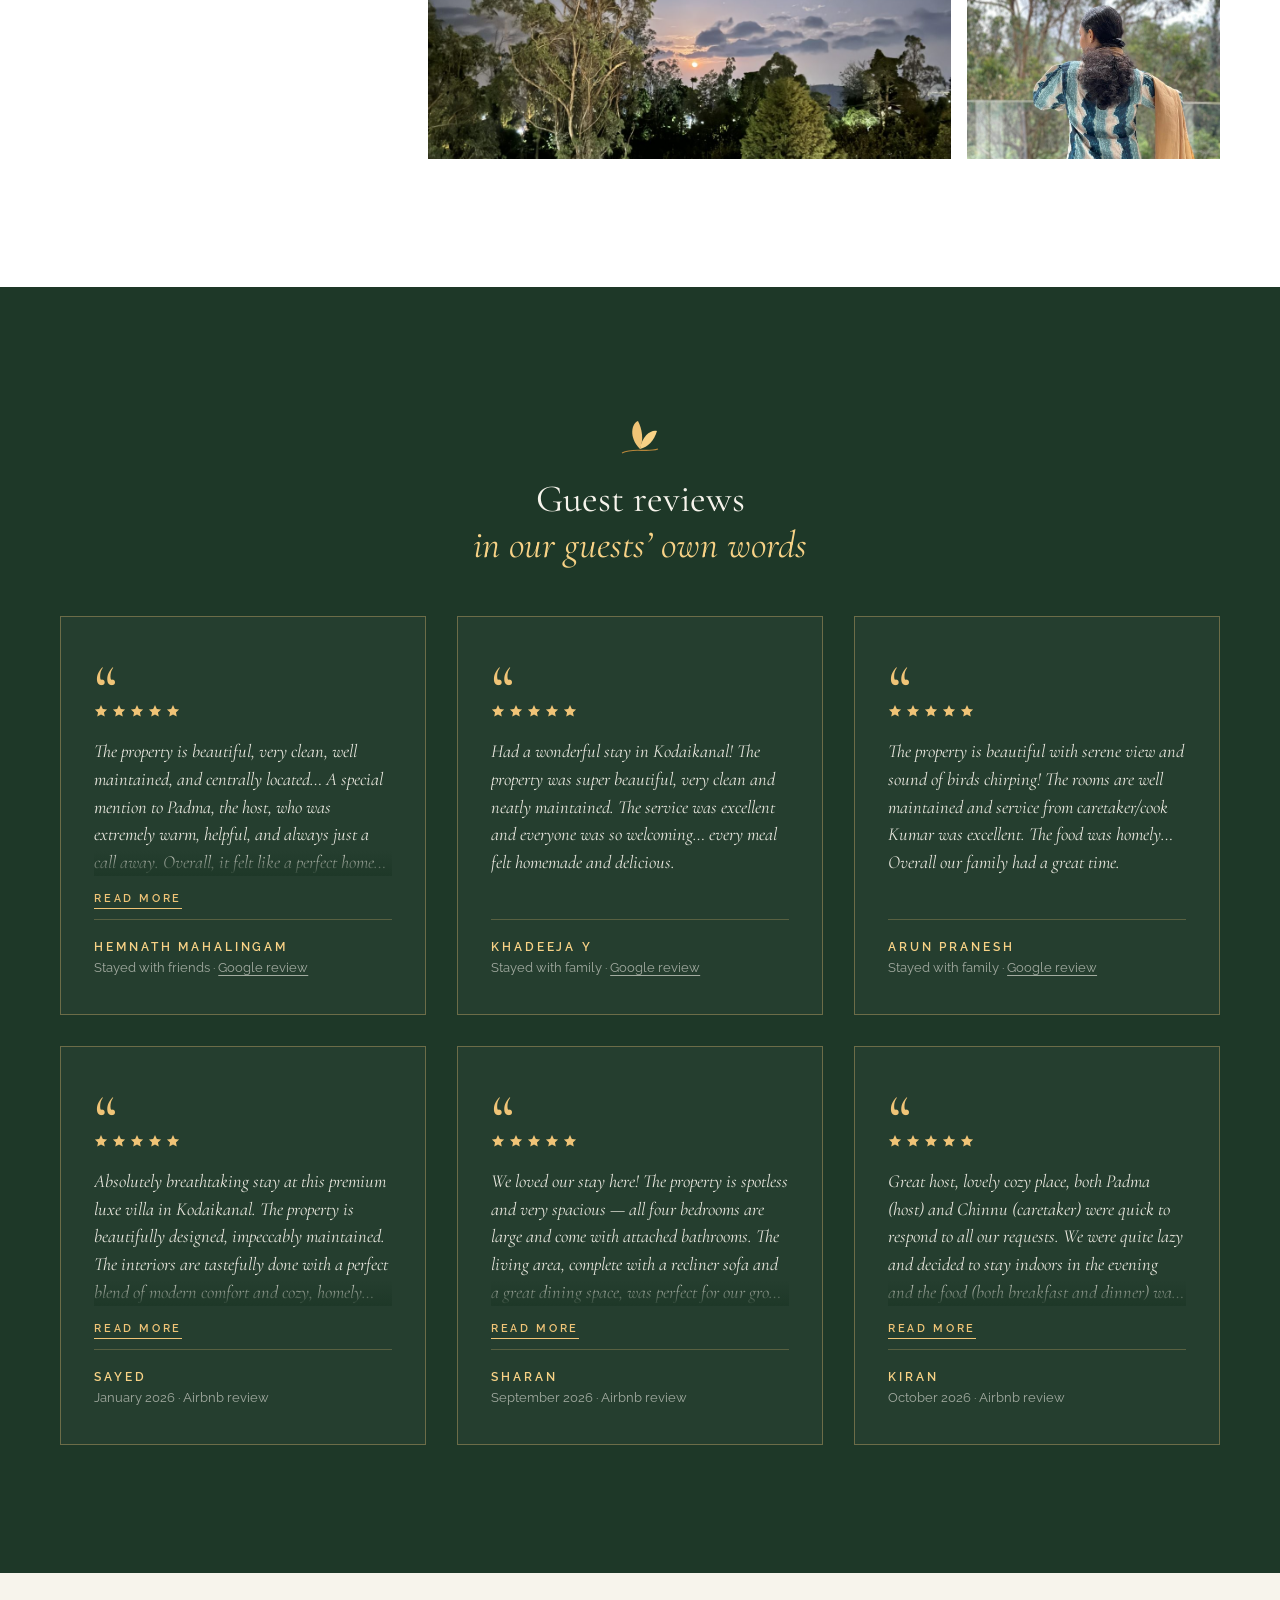
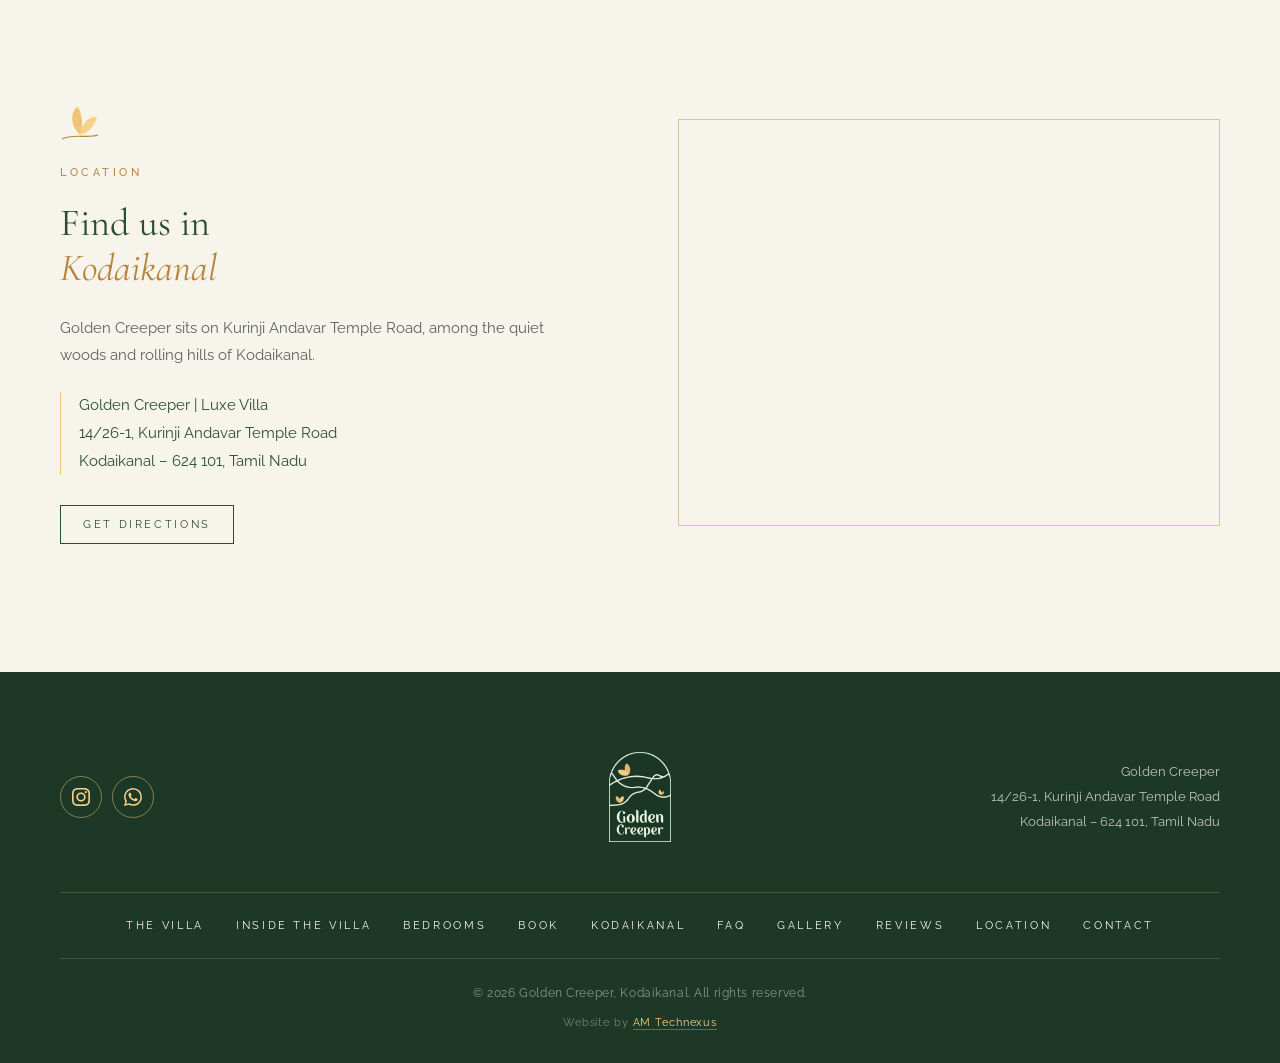
==== commit bbeaf905: "Bedrooms slider: bathroom shots bottom-anchored to 80% Generated with [Devin](https://devin.ai)  Co-" ====
--- a/kodaikanal/index.html
+++ b/kodaikanal/index.html
@@ -167,10 +167,10 @@
               <div class="slide"><img src="img/bedroom-7.jpg" alt="Bedroom opening onto a private balcony with glass railings"></div>
               <div class="slide"><img src="img/bedroom-8.jpg" alt="Bedroom with tall windows looking into the evening hills"></div>
               <div class="slide"><img src="img/balcony-2.jpg" alt="Covered balcony with chairs overlooking the woods"></div>
-              <div class="slide"><img style="object-position:50% 65%" src="img/bath-5.jpg" alt="Bathroom with vessel basin and round mirror"></div>
-              <div class="slide"><img style="object-position:50% 65%" src="img/bath-6.jpg" alt="Walk-in glass shower with patterned tile feature wall"></div>
-              <div class="slide"><img style="object-position:50% 65%" src="img/bath-7.jpg" alt="Bathroom with patterned tile accent wall and vessel basin"></div>
-              <div class="slide"><img style="object-position:50% 65%" src="img/bath-8.jpg" alt="Bathroom with walk-in glass shower and sculpted vanity"></div>
+              <div class="slide"><img style="object-position:50% 80%" src="img/bath-5.jpg" alt="Bathroom with vessel basin and round mirror"></div>
+              <div class="slide"><img style="object-position:50% 80%" src="img/bath-6.jpg" alt="Walk-in glass shower with patterned tile feature wall"></div>
+              <div class="slide"><img style="object-position:50% 80%" src="img/bath-7.jpg" alt="Bathroom with patterned tile accent wall and vessel basin"></div>
+              <div class="slide"><img style="object-position:50% 80%" src="img/bath-8.jpg" alt="Bathroom with walk-in glass shower and sculpted vanity"></div>
             </div>
             <button class="slider__btn slider__btn--prev" aria-label="Previous"></button>
             <button class="slider__btn slider__btn--next" aria-label="Next"></button>
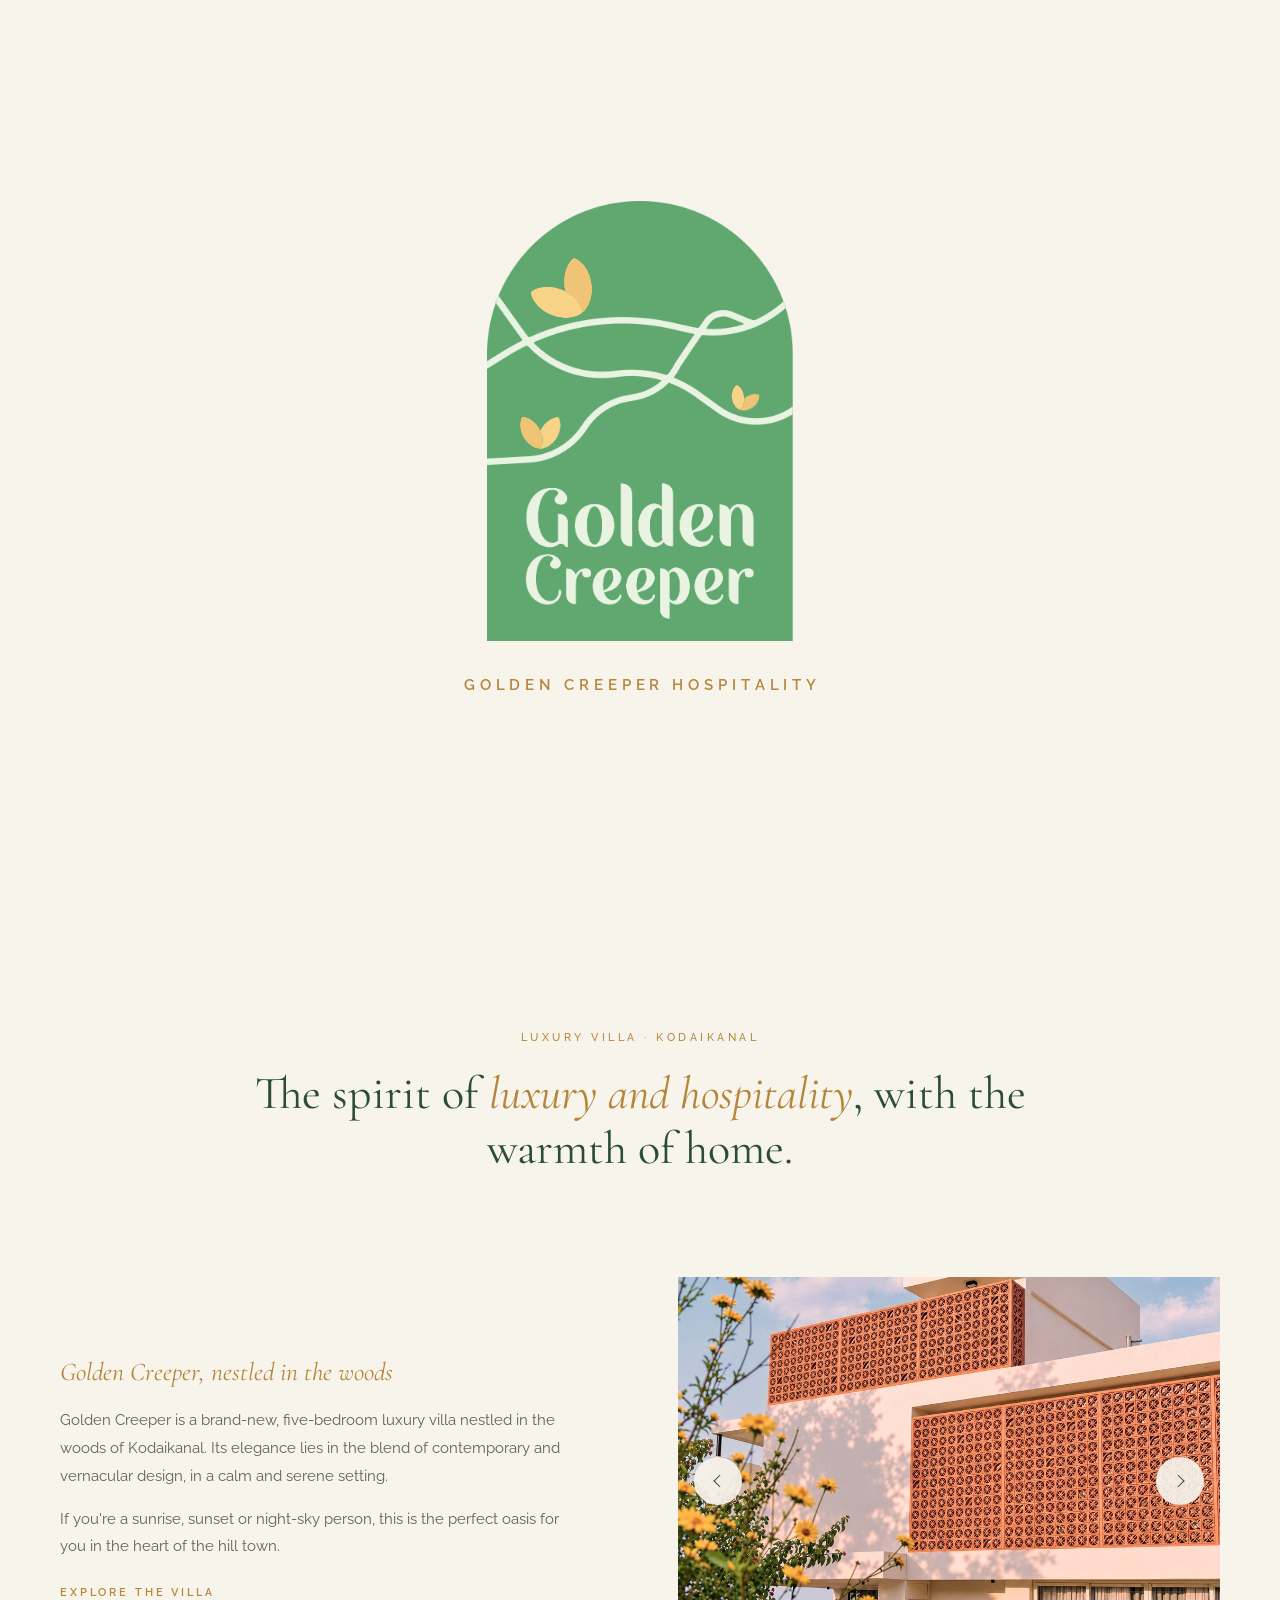
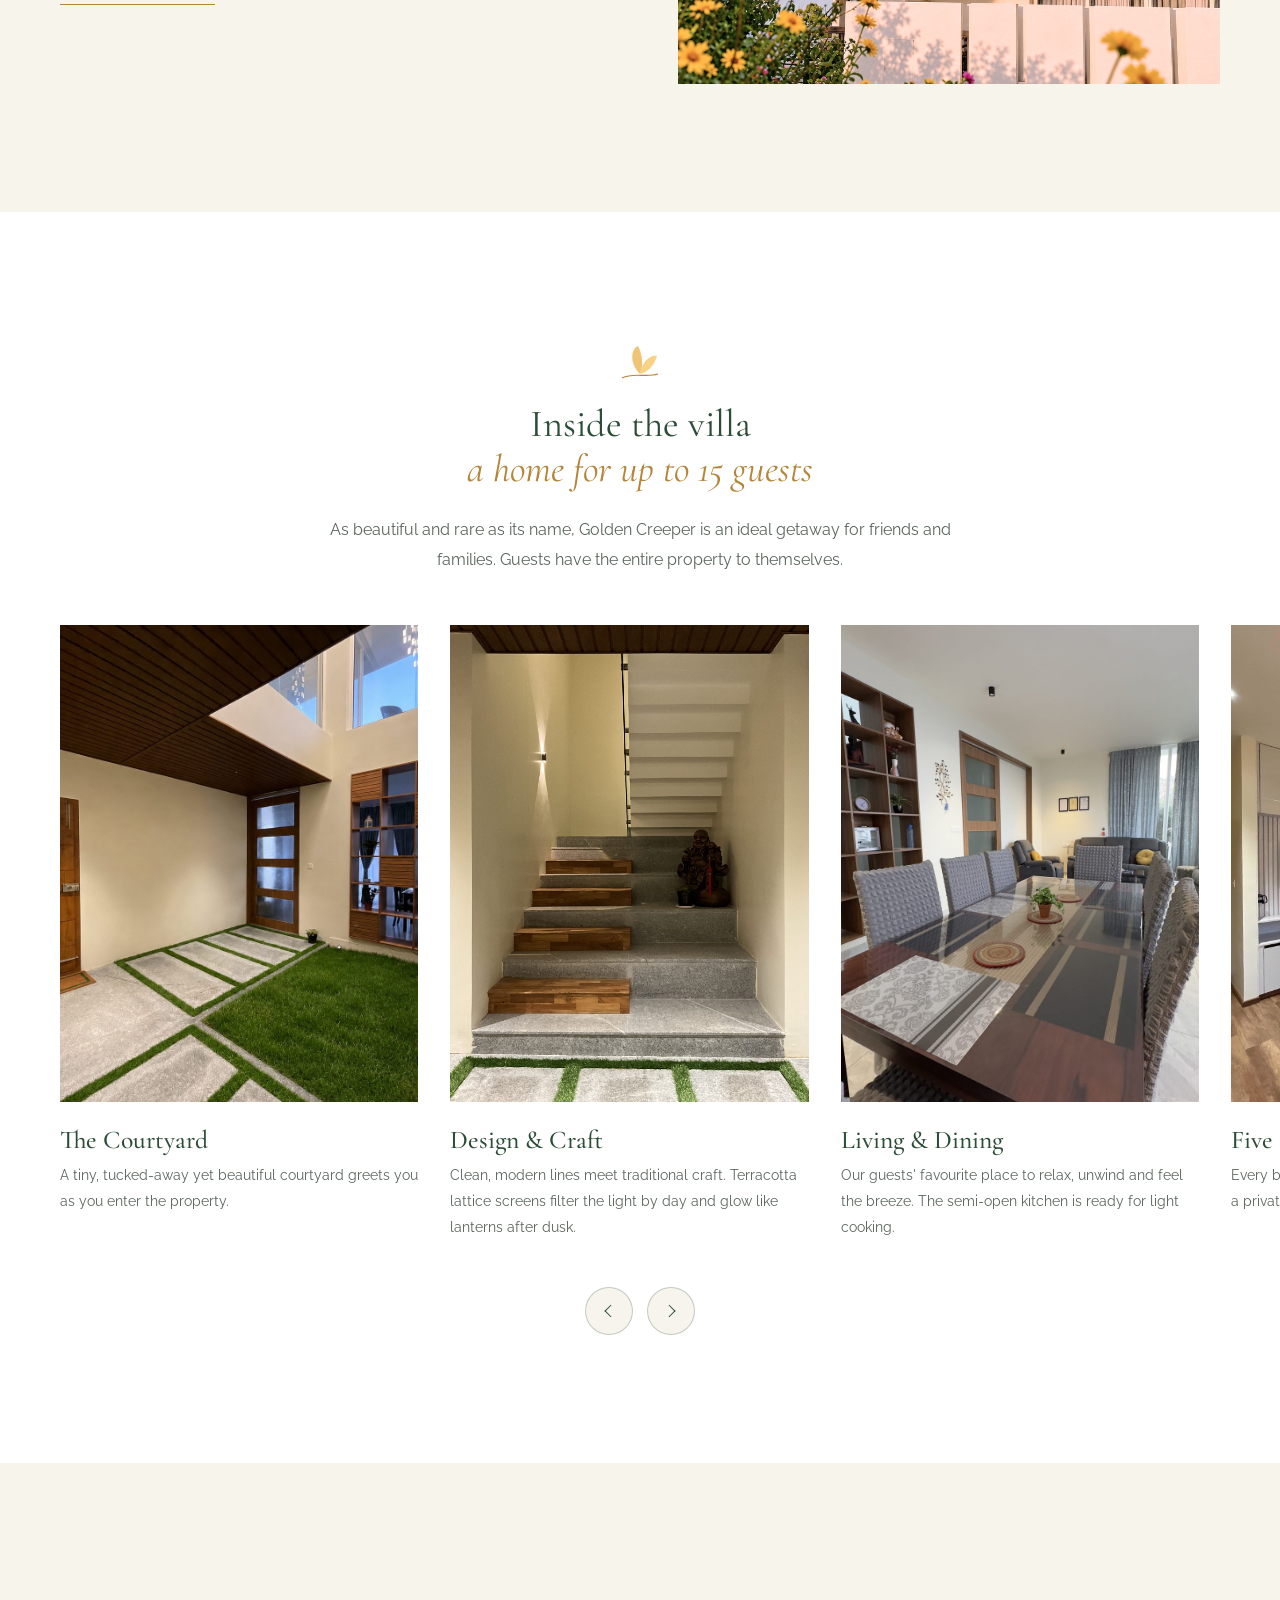
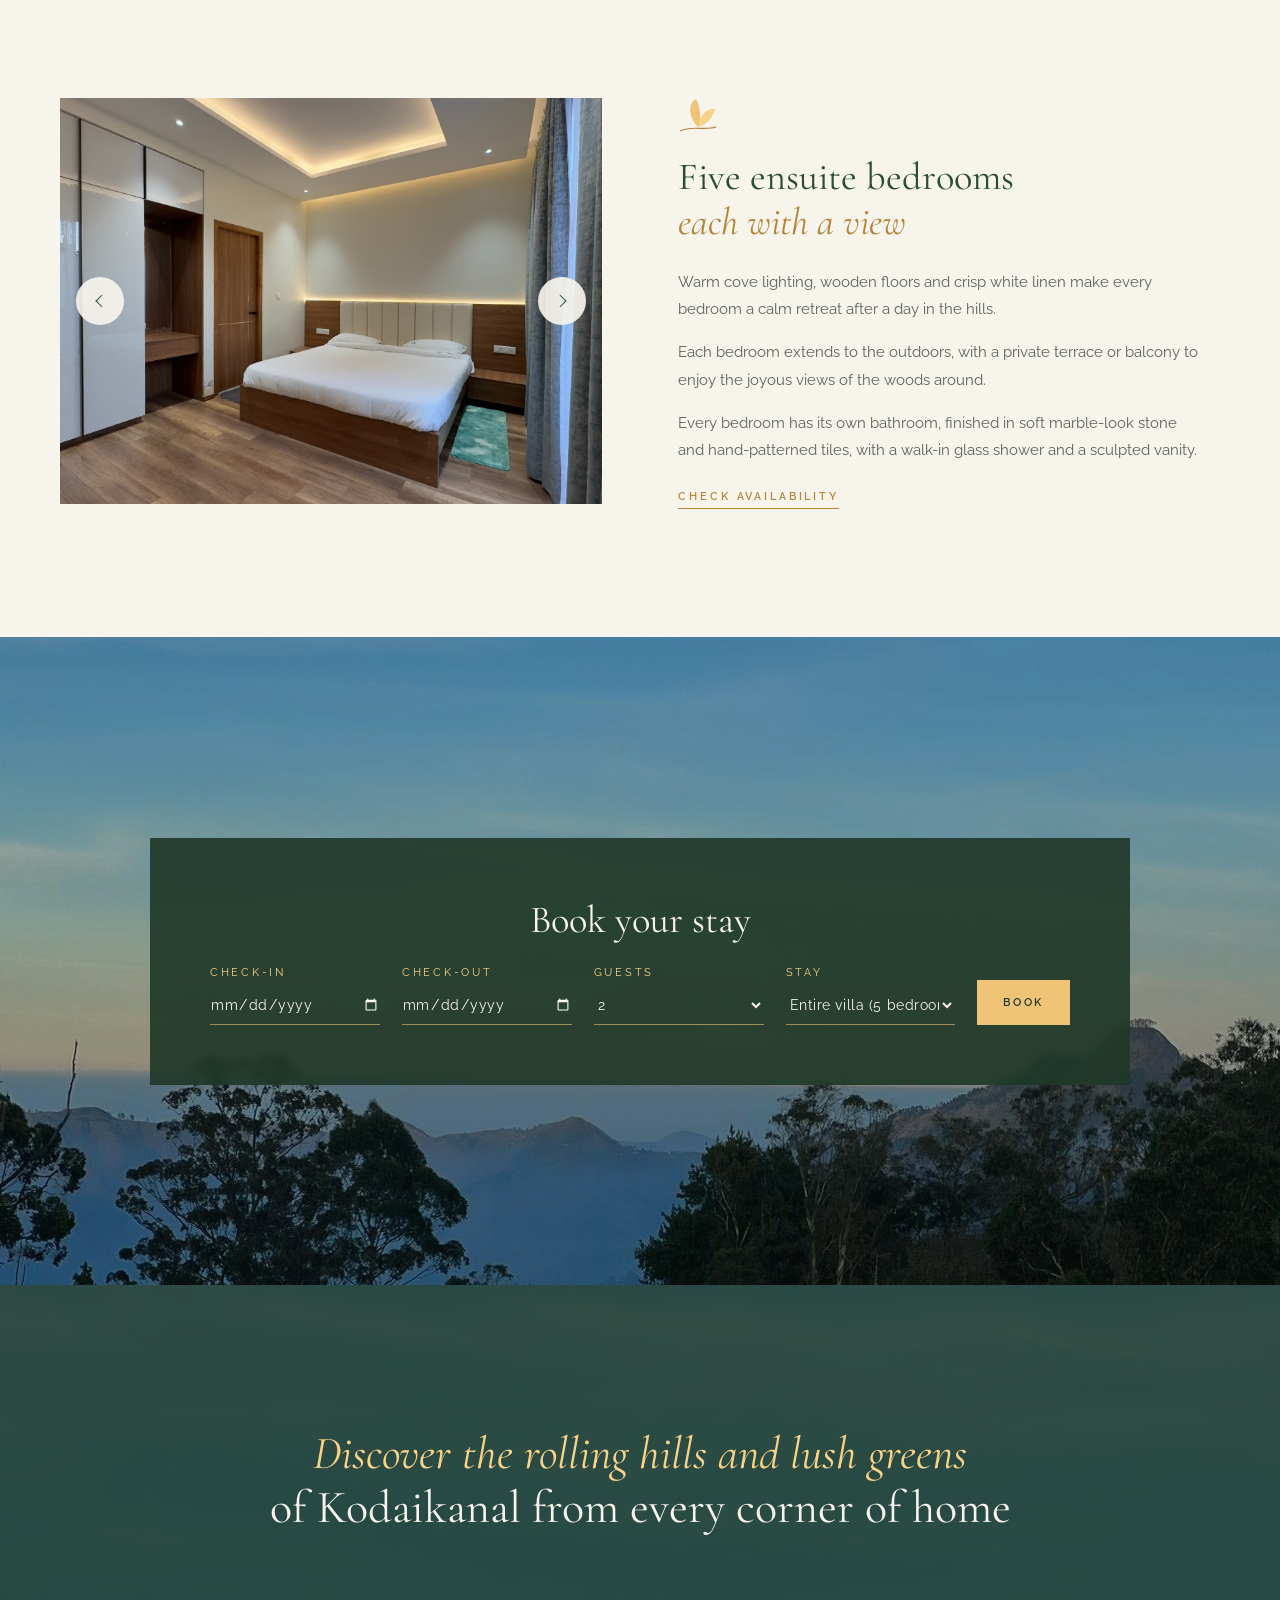
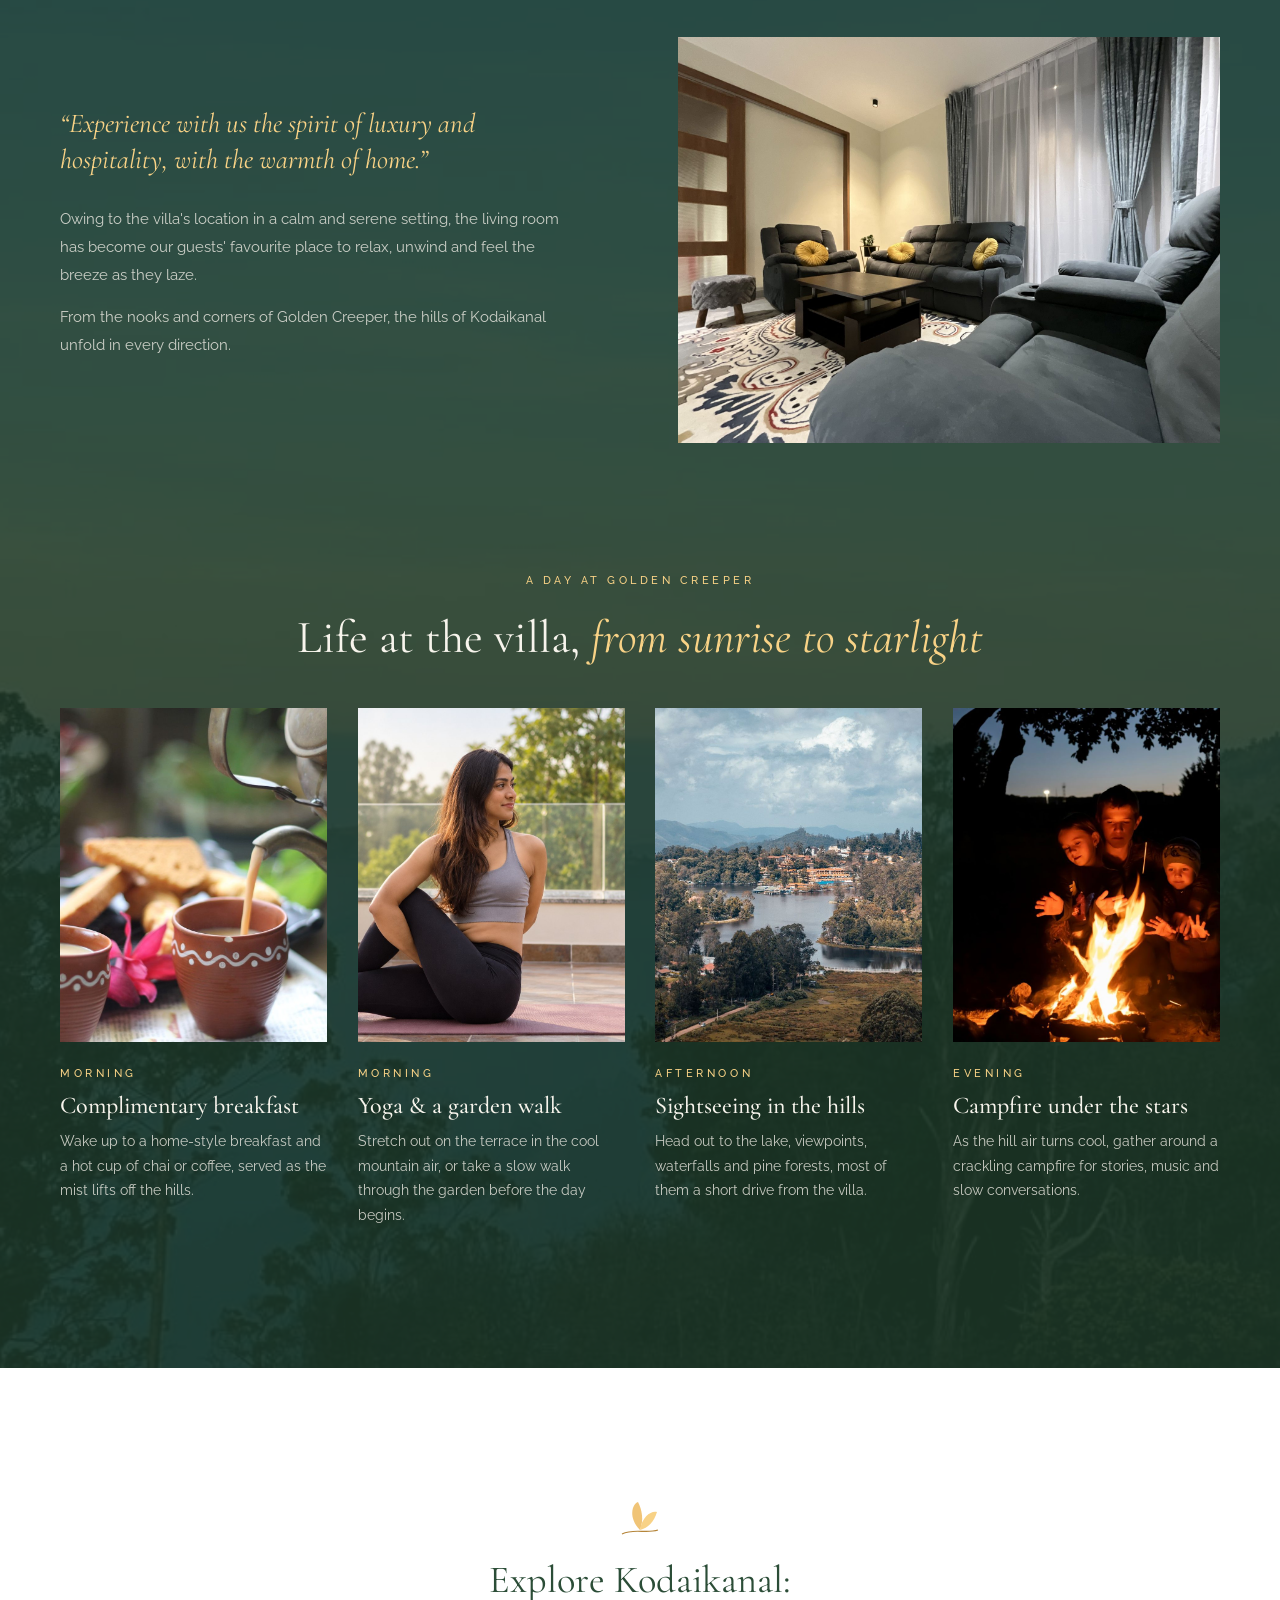
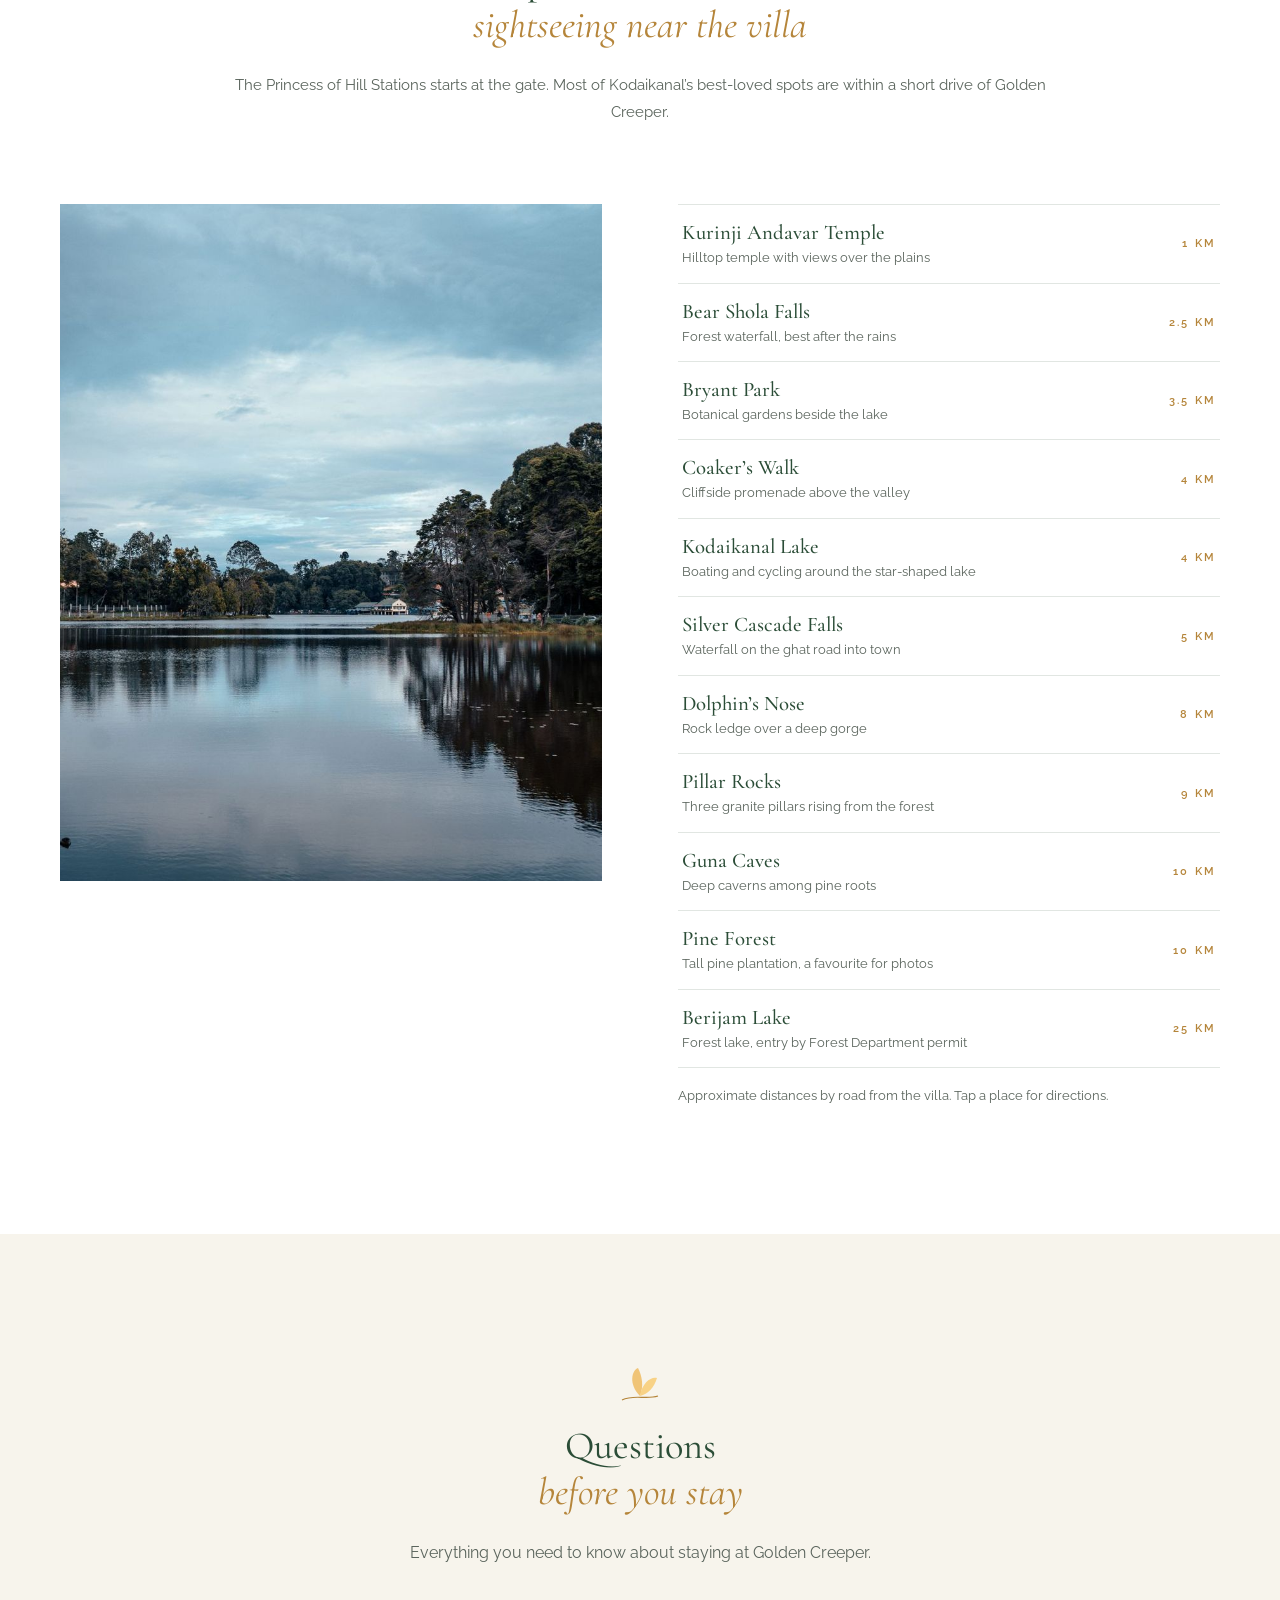
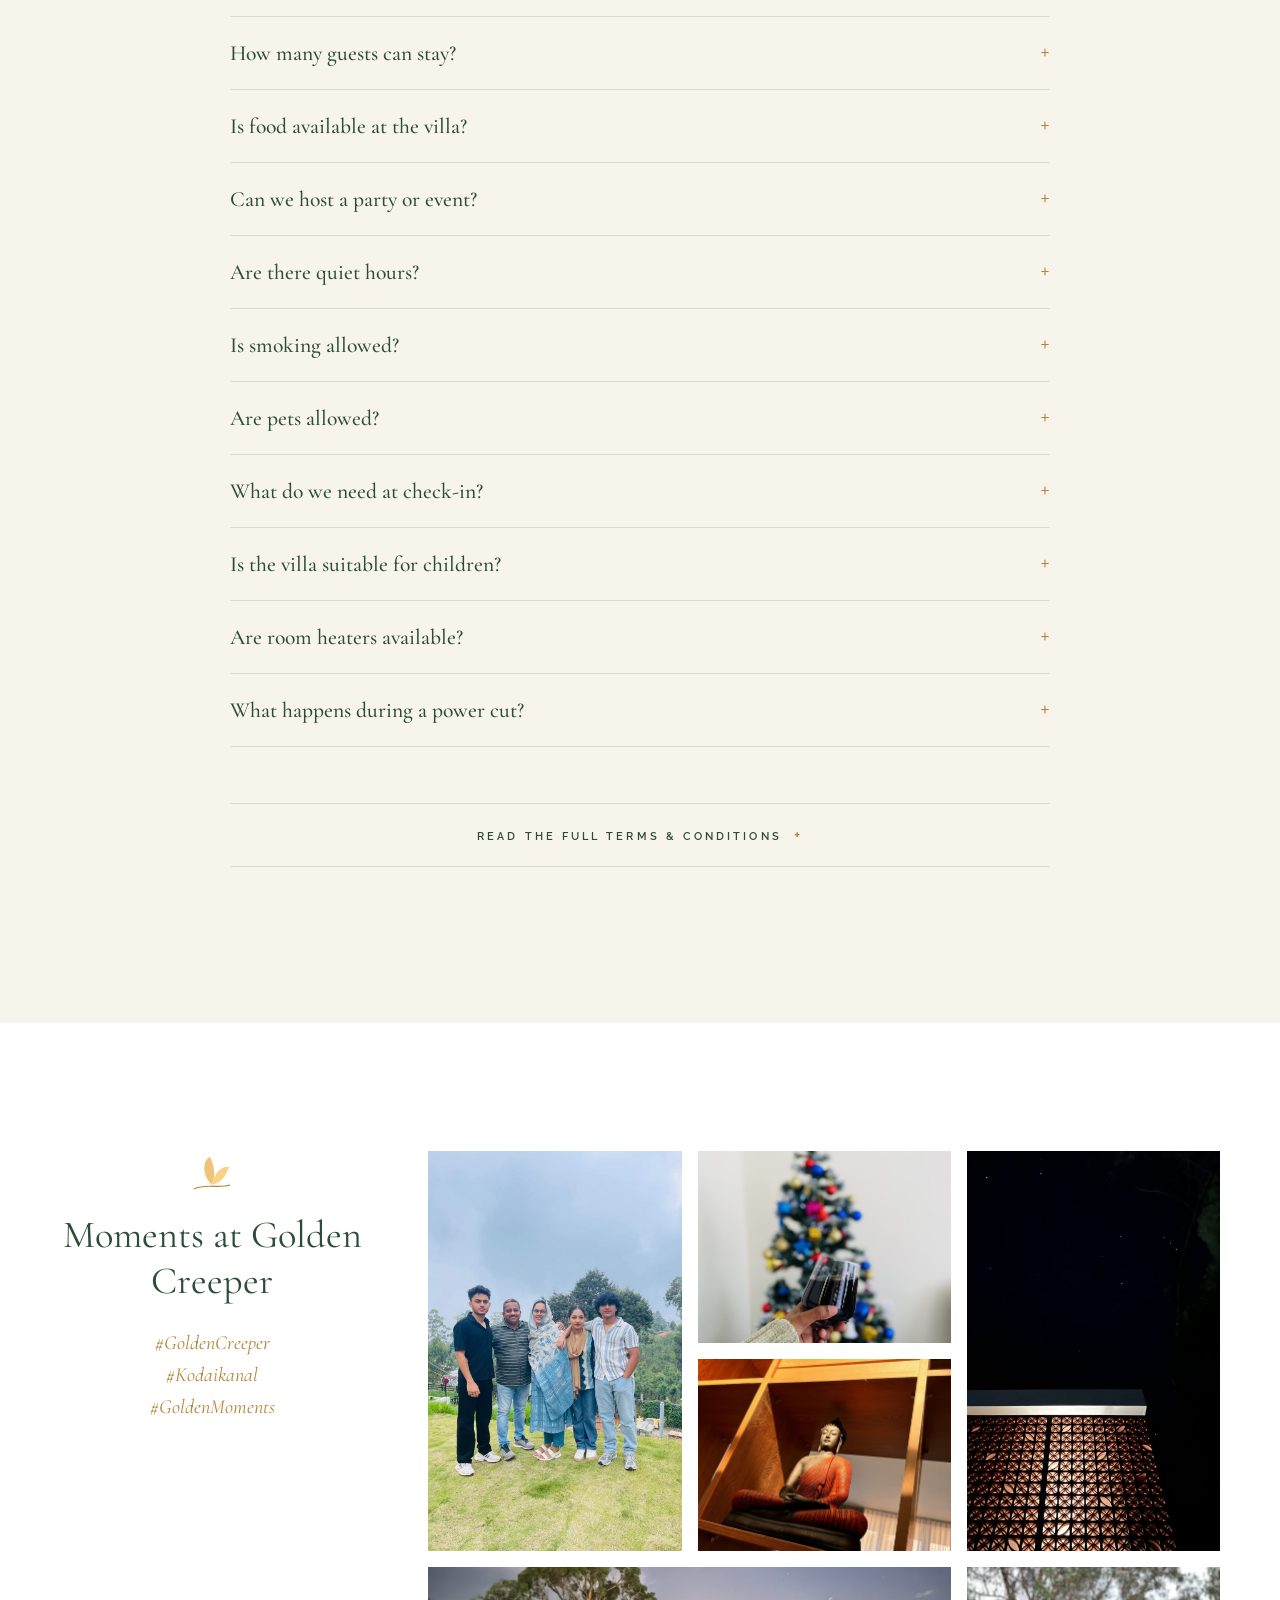
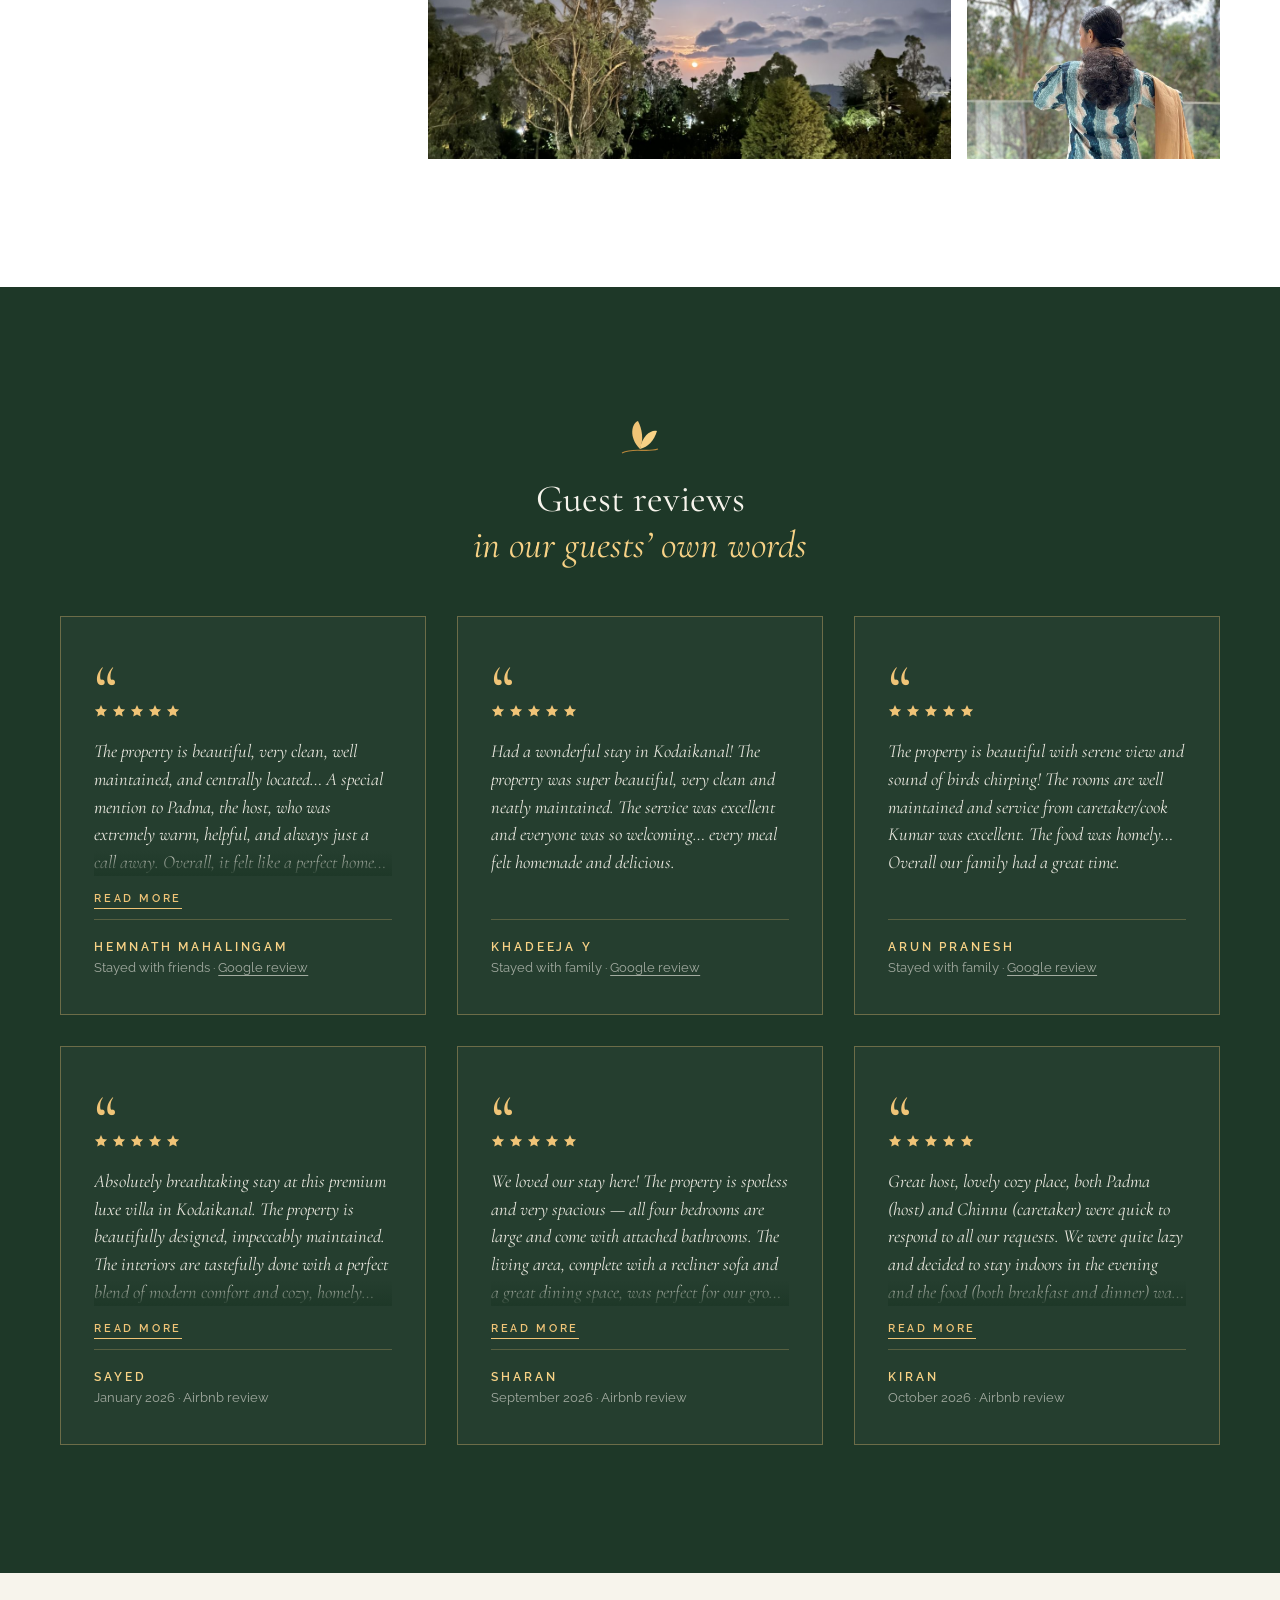
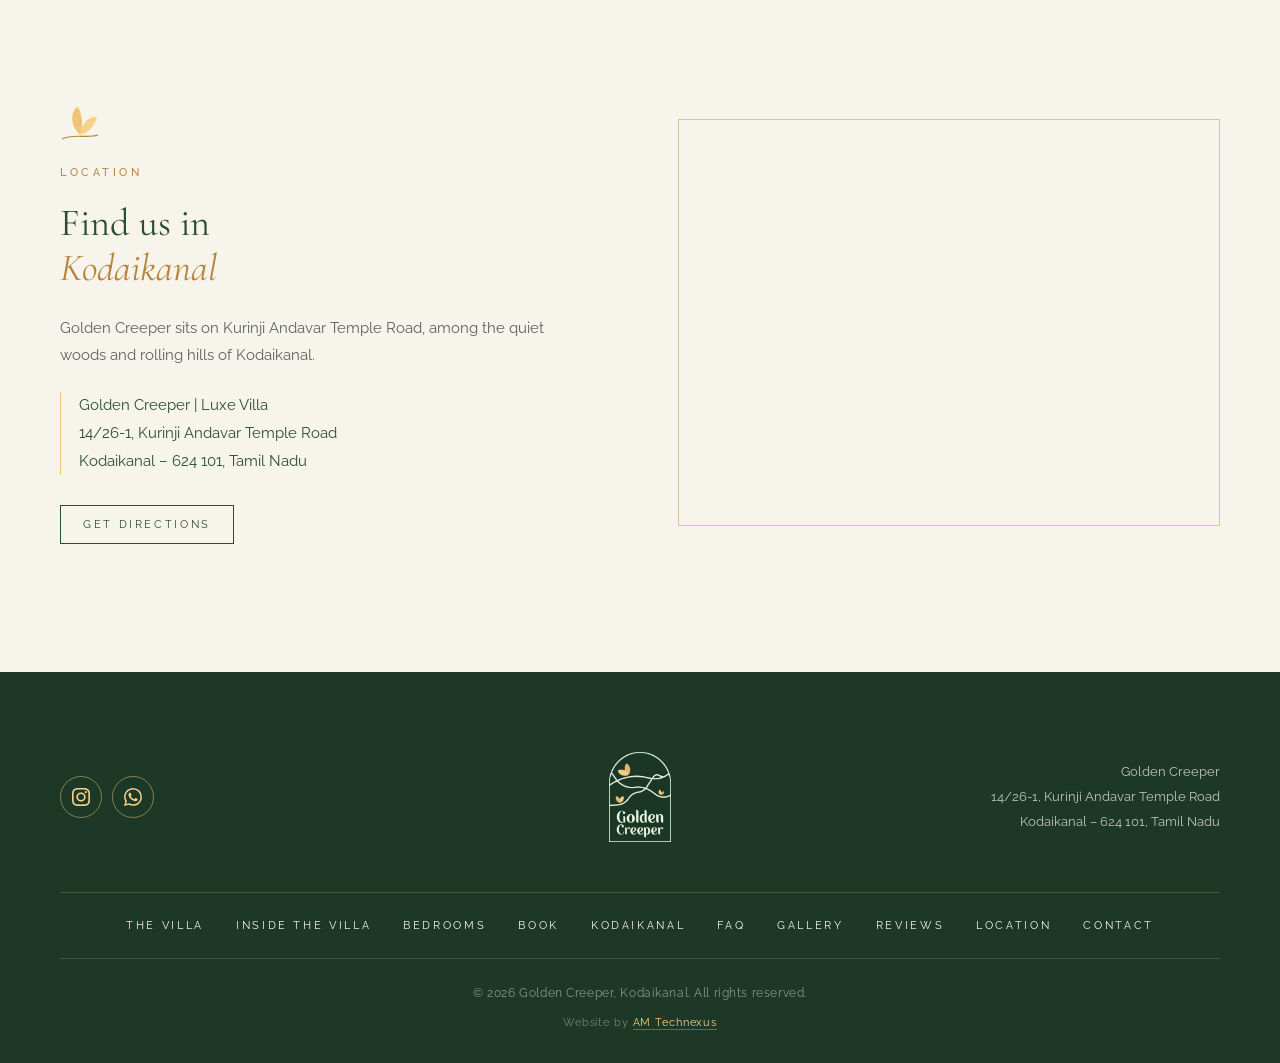
==== commit bf27cbbc: "Swap opening discover-slider photo to new lattice facade shot Generated with [Devin](https://devin.a" ====
--- a/kodaikanal/index.html
+++ b/kodaikanal/index.html
@@ -119,7 +119,7 @@
         <div class="split__media reveal">
           <div class="slider" data-slider>
             <div class="slider__track">
-              <div class="slide"><img src="img/facade-flowers.jpg" alt="The villa's terracotta lattice facade framed by yellow wildflowers"></div>
+              <div class="slide"><img src="img/facade-lattice.jpg" alt="The villa's terracotta lattice facade framed by yellow wildflowers"></div>
               <div class="slide"><img src="img/hills-dawn.jpg" alt="Layered misty hills of Kodaikanal under a dawn sky"></div>
               <div class="slide"><img src="img/terrace-clouds.jpg" alt="The tiled terrace with glass railings under golden evening clouds"></div>
               <div class="slide"><img src="img/lawn-gate.jpg" alt="The manicured lawn, stone retaining walls and villa gate"></div>
--- a/css/styles.css
+++ b/css/styles.css
@@ -28,7 +28,7 @@
 .leaf{transform-box:view-box;opacity:0;transform:rotate(var(--r)) scale(.15);animation:leafOut .85s var(--d) cubic-bezier(.22,.9,.3,1.12) forwards}
 .intro__logo-shine{position:absolute;inset:0;-webkit-mask:url(../img/logo-leaves.png) center/100% 100% no-repeat;mask:url(../img/logo-leaves.png) center/100% 100% no-repeat;background:linear-gradient(115deg,rgba(255,255,255,0) 38%,rgba(255,255,255,1) 50%,rgba(255,255,255,0) 62%) 120% 0/300% 100% no-repeat,linear-gradient(rgba(255,232,150,.7),rgba(255,232,150,.7));opacity:0;pointer-events:none;animation:leafShine 1s 3.6s ease-in-out forwards}
 .intro.is-leaving .intro__logo-shine{opacity:0!important;animation:none}
-.intro__tagline{margin:3.4vh 0 0;display:flex;flex-direction:column;align-items:center;font-family:var(--sans);font-weight:400;font-size:clamp(13px,1.2vw,16px);letter-spacing:.32em;text-transform:uppercase;color:var(--gold-deep);white-space:nowrap}
+.intro__tagline{margin:3.4vh 0 0;display:flex;flex-direction:column;align-items:center;font-family:var(--sans);font-weight:600;font-size:clamp(13px,1.2vw,16px);letter-spacing:.32em;text-transform:uppercase;color:var(--gold-deep);white-space:nowrap}
 .intro__letters{padding-left:.32em}
 .intro__letters span{display:inline-block;opacity:0;transform:translateY(.7em);filter:blur(5px);animation:letterIn .9s calc(1.9s + var(--i) * 45ms) var(--ease) forwards}
 .intro__letters .sp{width:.5em}
@@ -296,8 +296,7 @@
   .menu__media{display:none}
   .hero__card{display:none}
   .hero__content{padding-left:6px;padding-right:6px}
-  .hero__title{font-size:clamp(1.55rem,6.05vw,3.4rem);line-height:1.15}
-  .hero__title .nowrap{white-space:nowrap}
+  .hero__title{width:100%;font-size:clamp(1.7rem,6.65vw,3.4rem);line-height:1.15}
   .header__brand{height:38px}
 }
 @media (max-width:900px){
